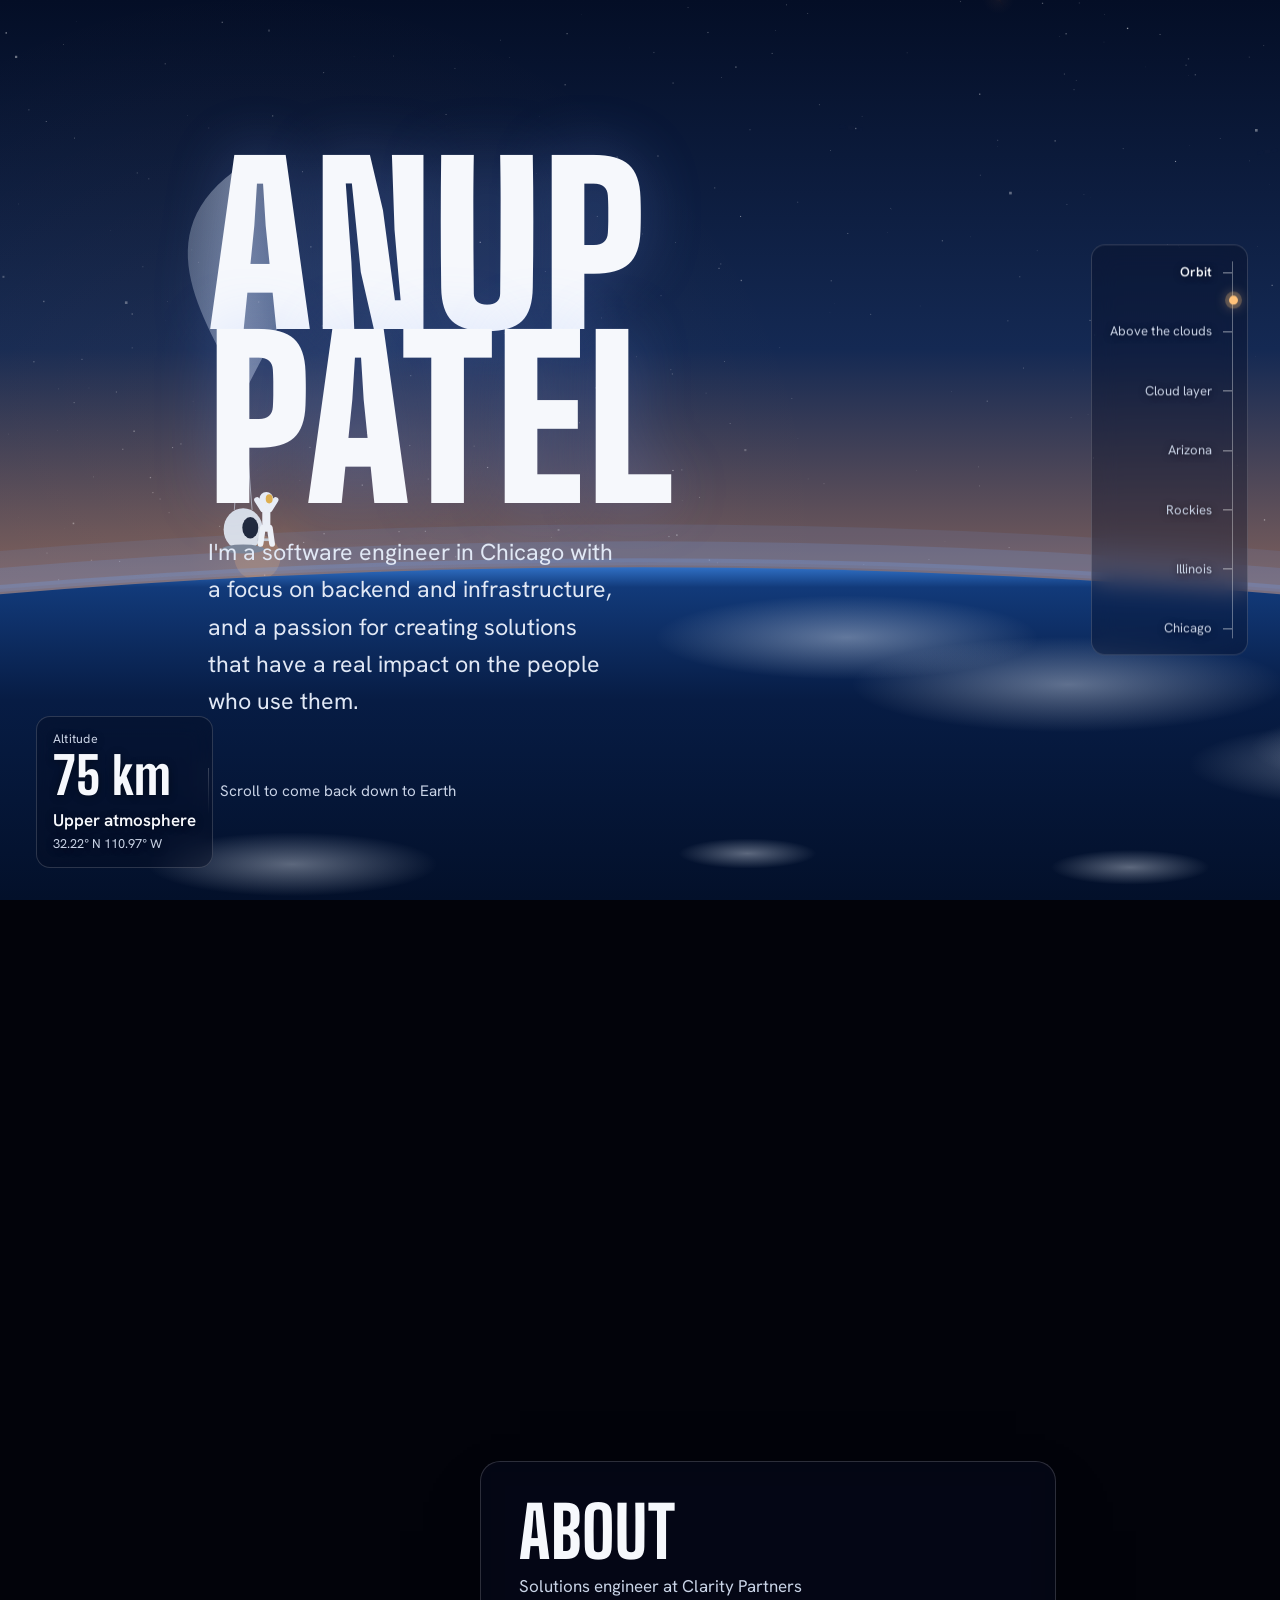
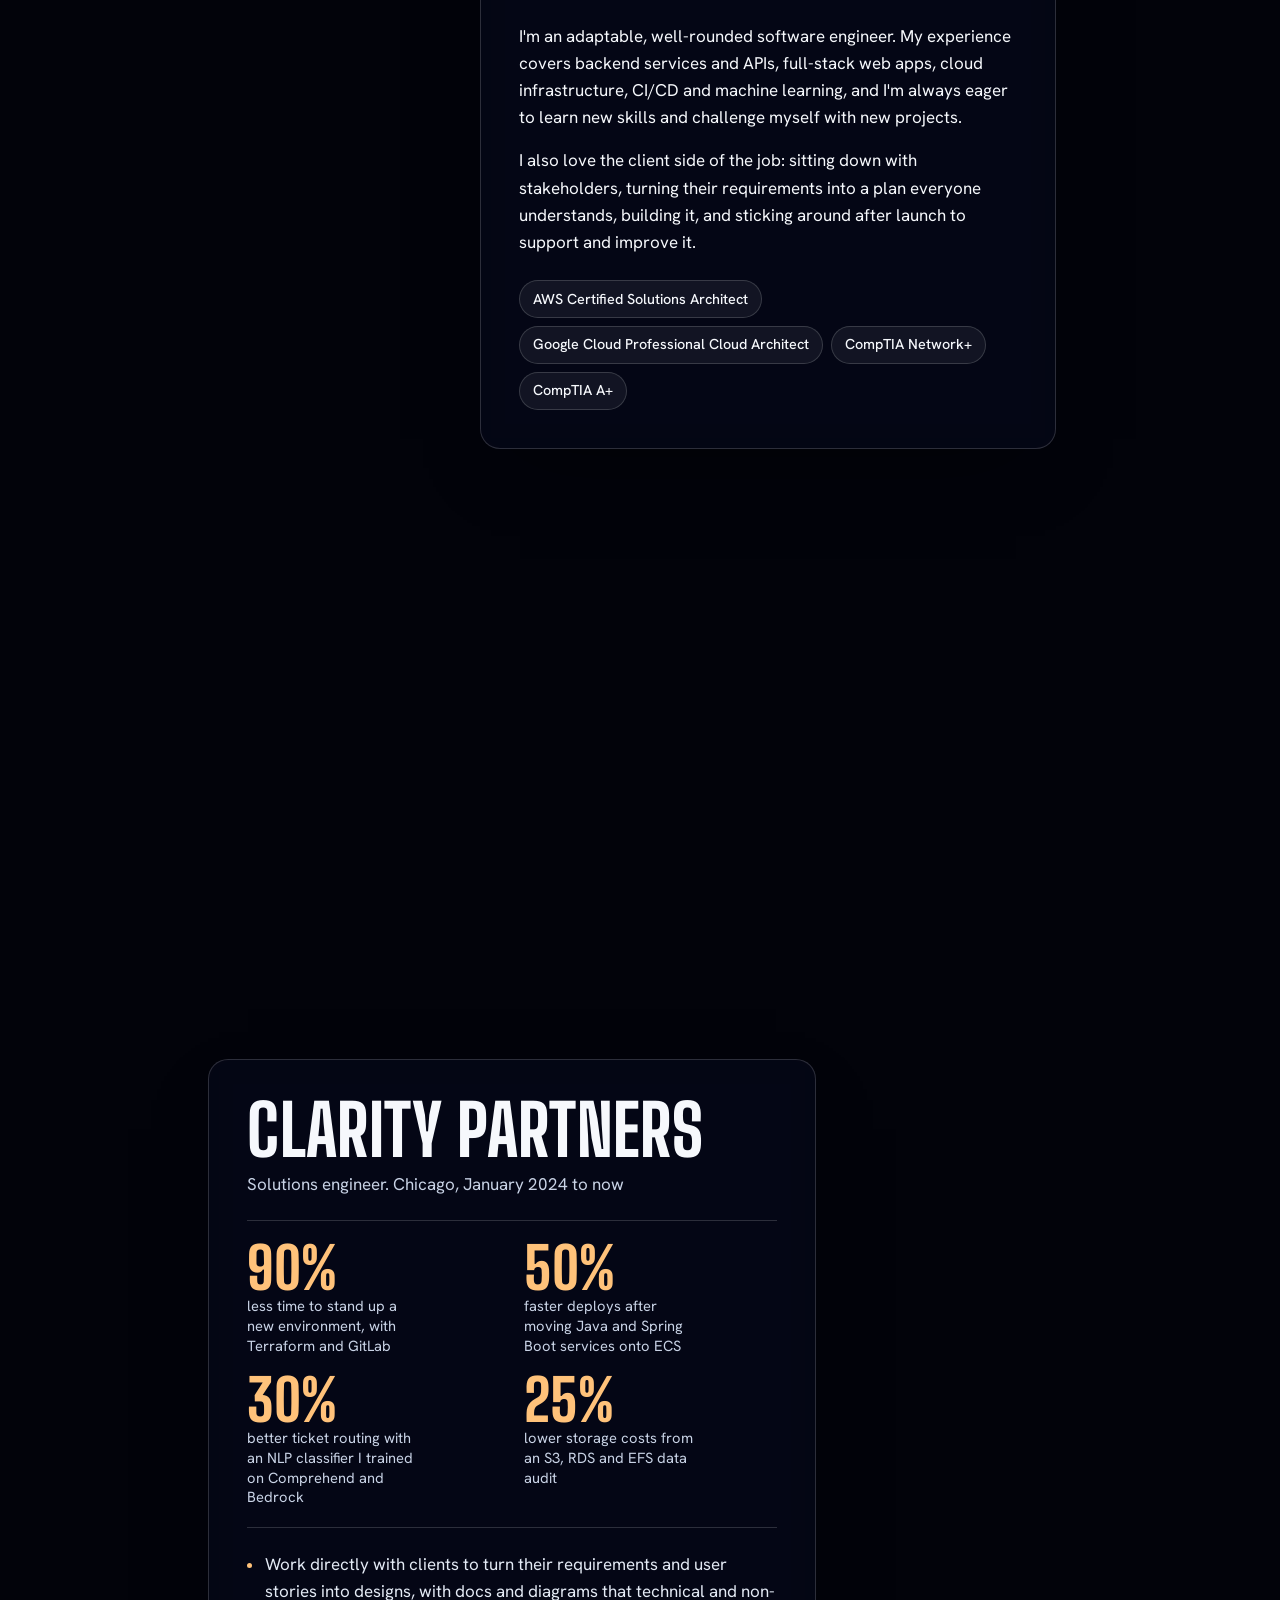
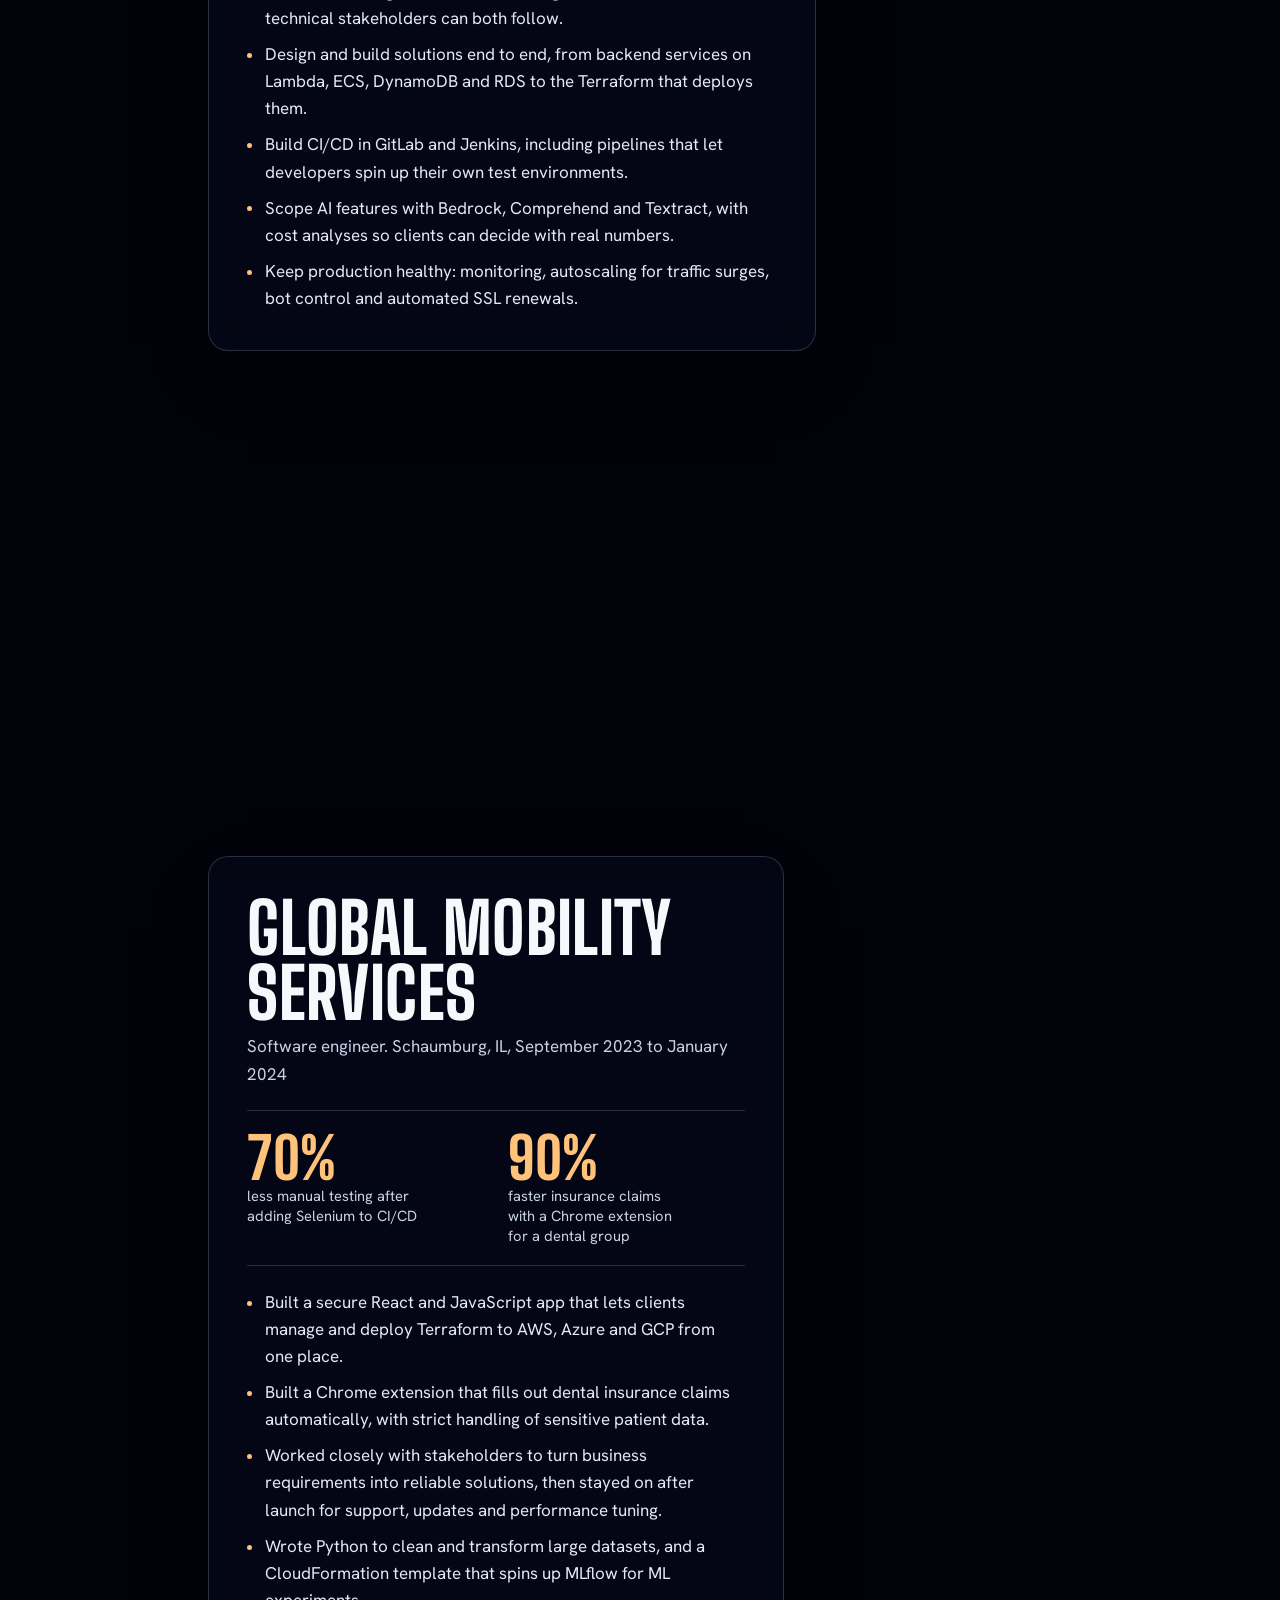
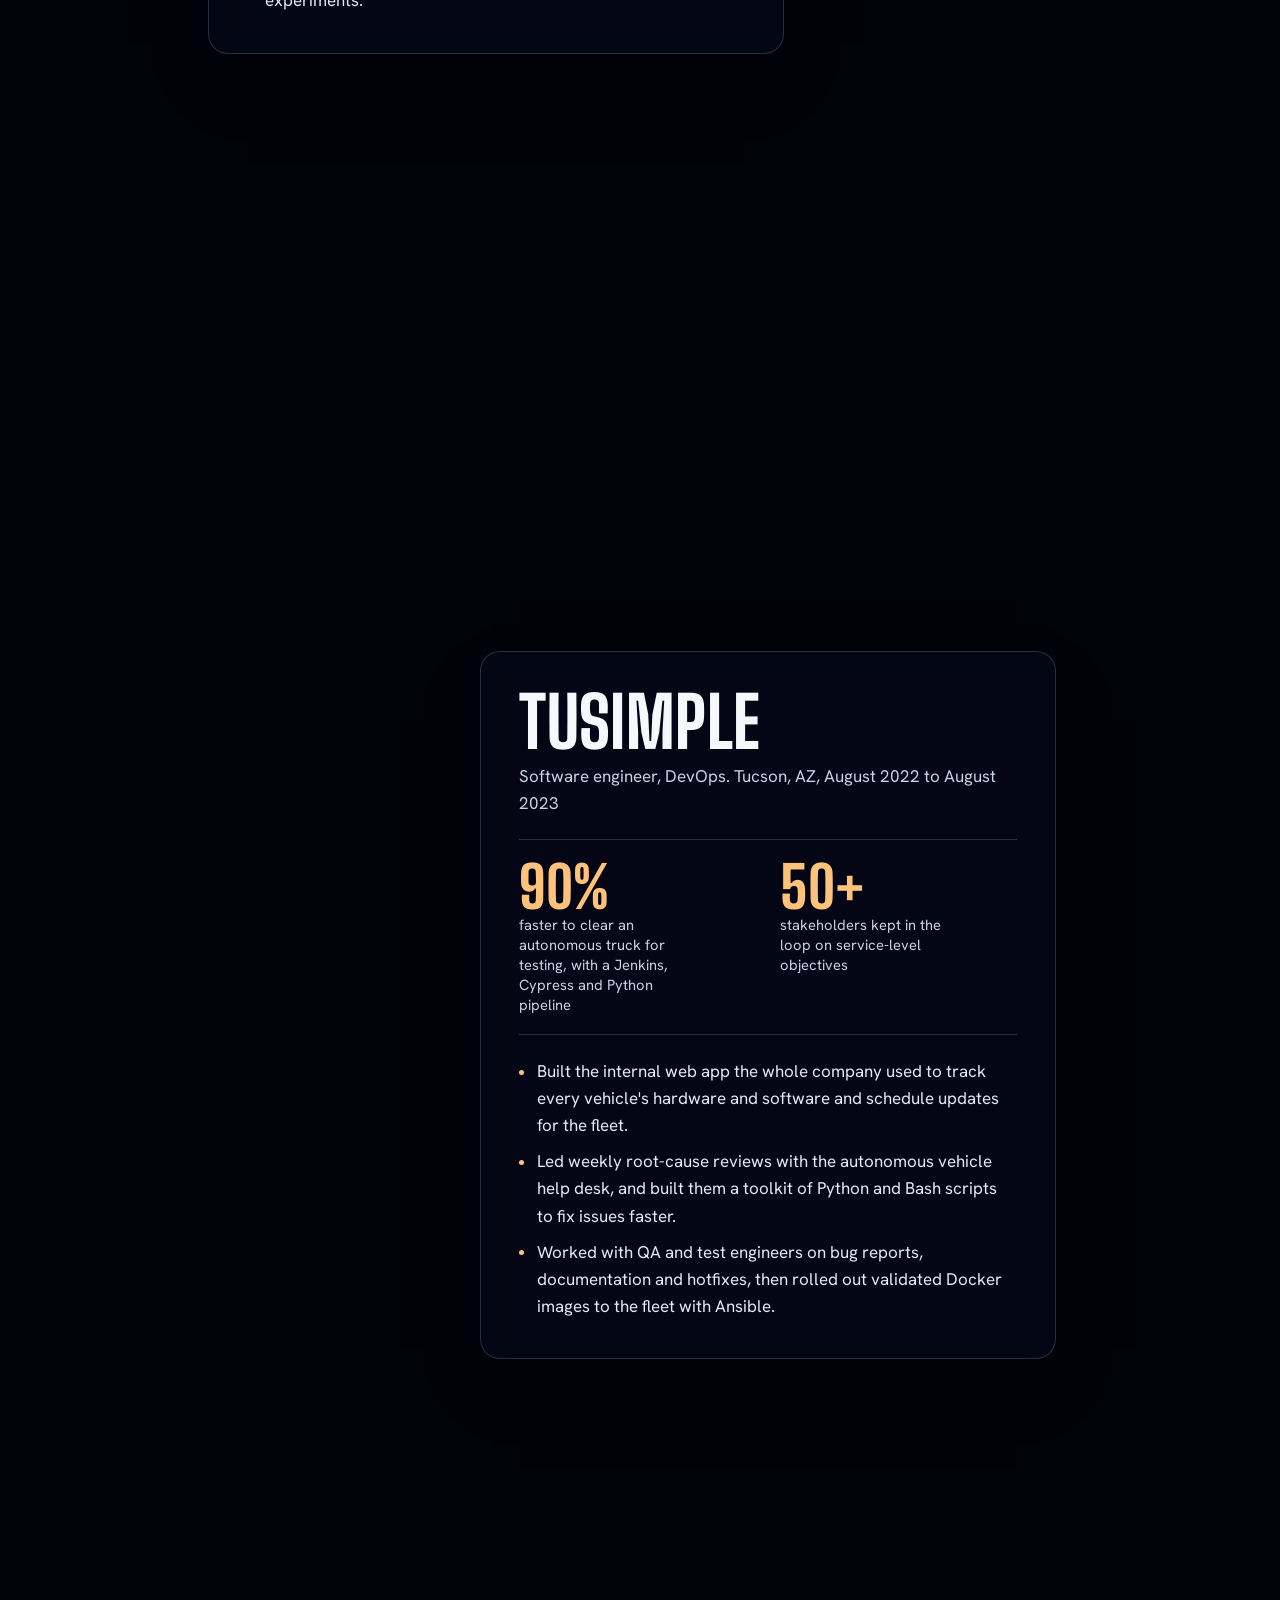
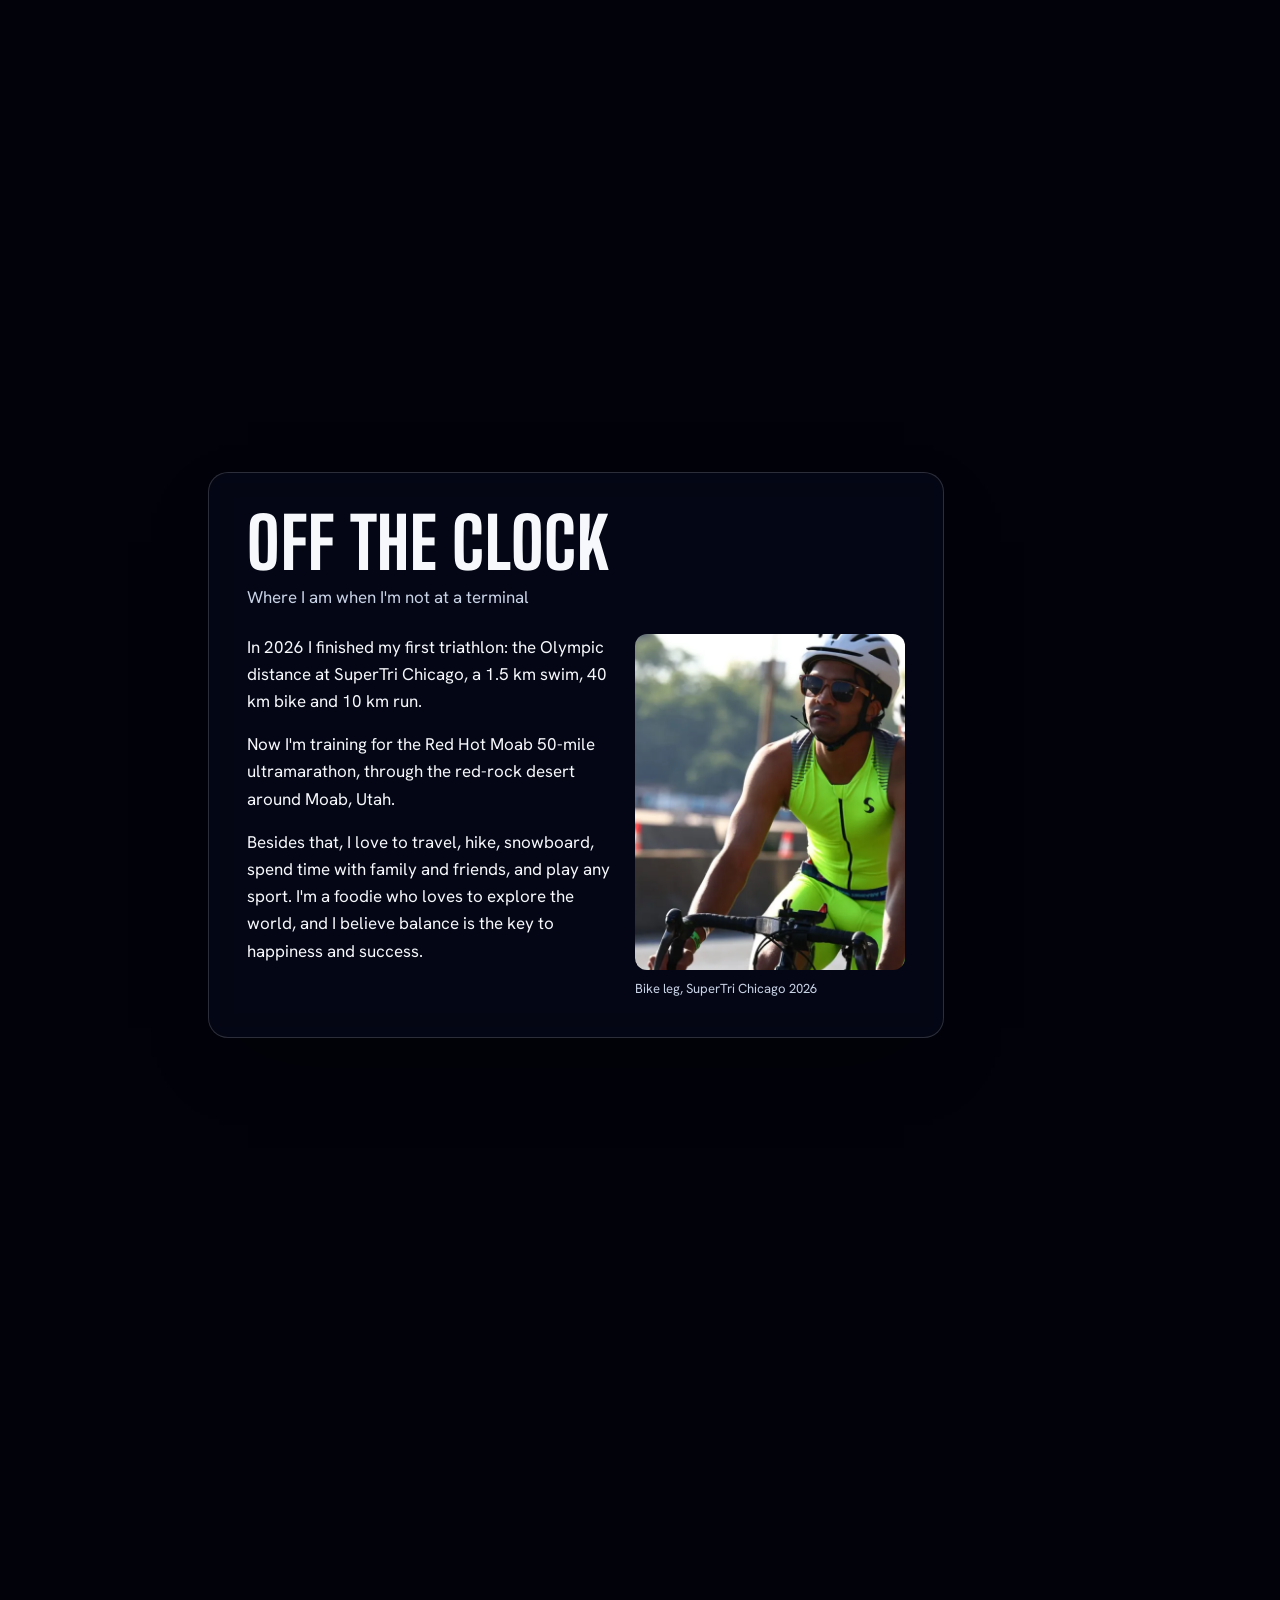
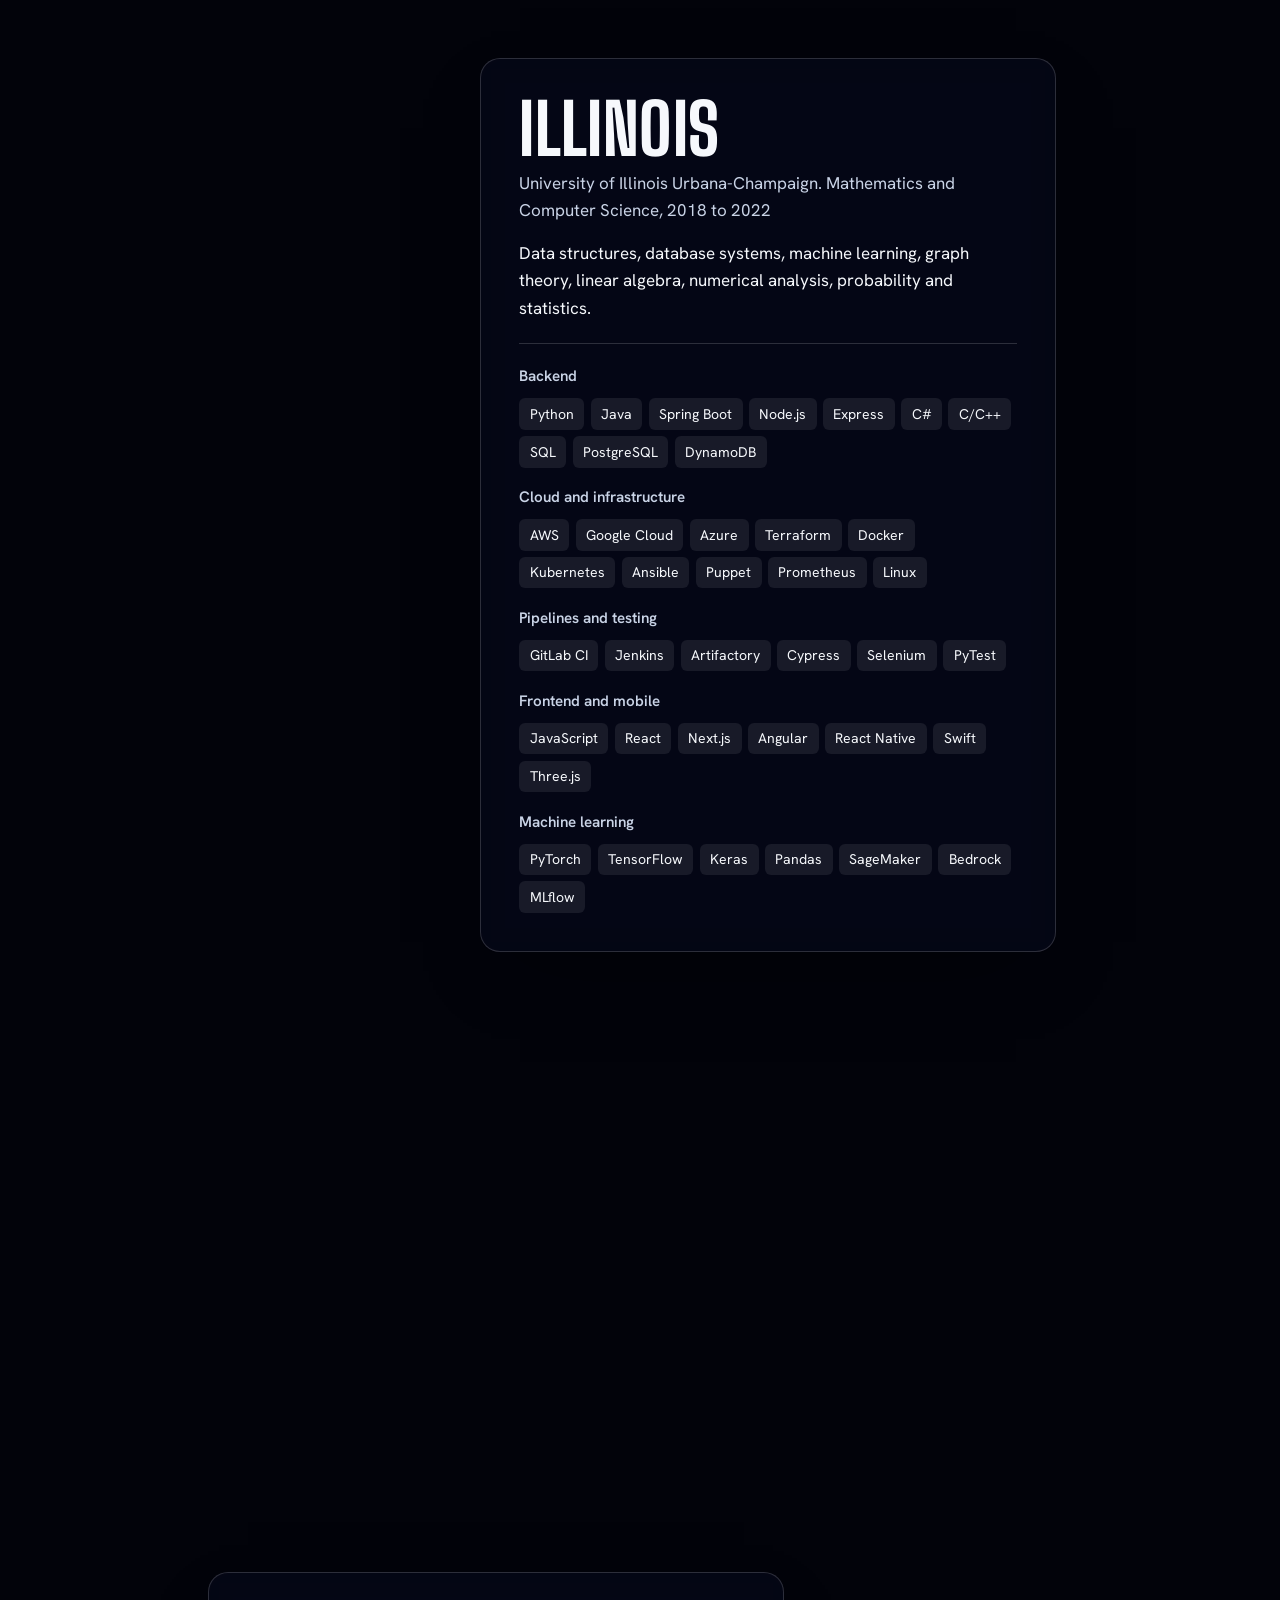
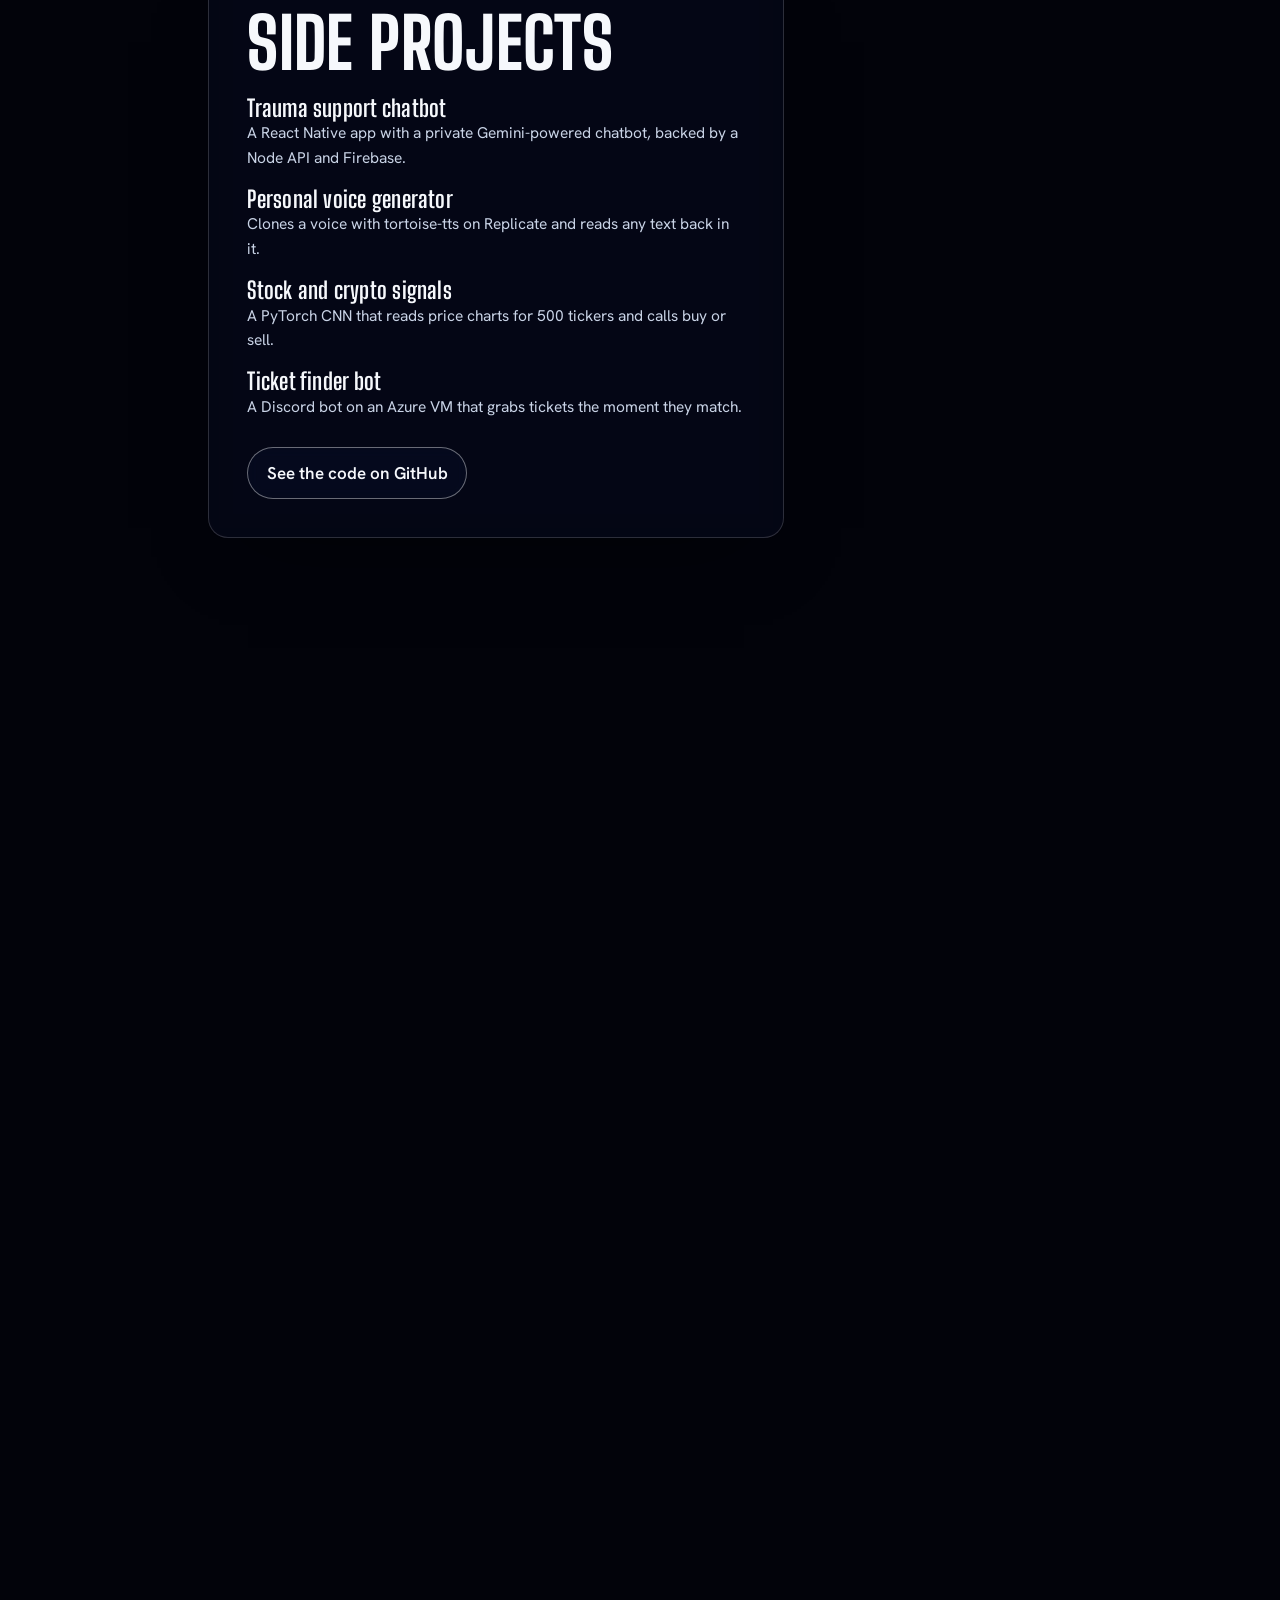
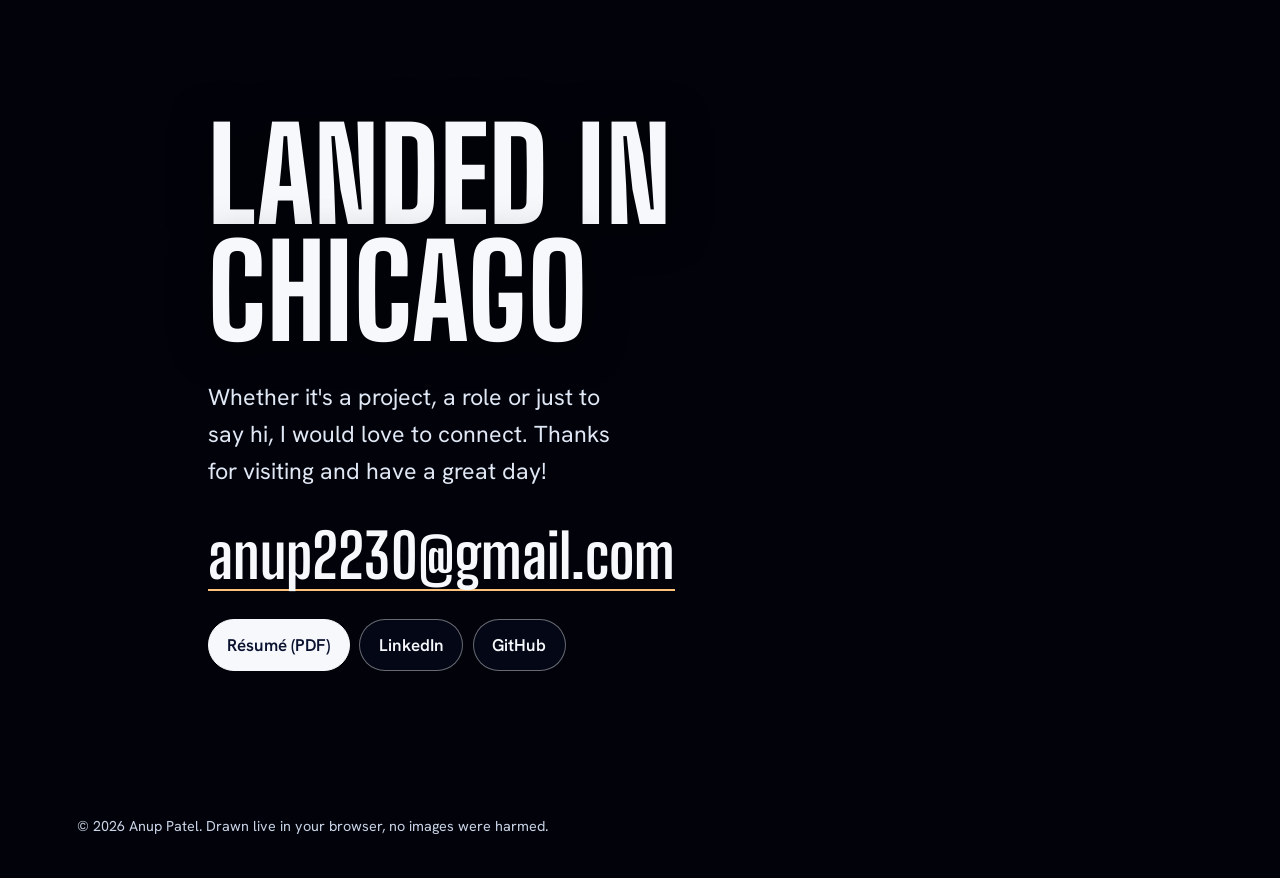
==== index.html @ ac8e8f0c "Add a random comet and a visiting flying saucer in space Co-Authored-By: Claude Opus 5.5 <noreply@an" ====
<!DOCTYPE html>
<html lang="en">
<head>
<meta charset="utf-8">
<meta name="viewport" content="width=device-width, initial-scale=1">
<title>Anup Patel</title>
<meta name="description" content="Anup Patel is a software engineer in Chicago with a focus on backend and infrastructure, building and supporting custom software for clients.">
<link rel="preconnect" href="https://fonts.googleapis.com">
<link rel="preconnect" href="https://fonts.gstatic.com" crossorigin>
<link href="https://fonts.googleapis.com/css2?family=Big+Shoulders+Display:wght@500;700;800;900&family=Hanken+Grotesk:wght@400;500;600;700&display=swap" rel="stylesheet">
<style>
:root{
  --white:#F6F8FC; --soft:#C9D3E6; --glass:rgba(7,13,34,.46); --edge:rgba(255,255,255,.16);
  --sun:#FFC27A; --signal:#FF5A4E;
  --display:'Big Shoulders Display',Impact,sans-serif;
  --body:'Hanken Grotesk',system-ui,sans-serif;
}
*{box-sizing:border-box;margin:0;padding:0}
html{scroll-behavior:smooth;background:#02030a}
body{font-family:var(--body);color:var(--white);font-size:1.0625rem;line-height:1.6;-webkit-font-smoothing:antialiased;overflow-x:hidden}
a{color:inherit}
:focus-visible{outline:2px solid var(--sun);outline-offset:3px;border-radius:4px}
#sky{position:fixed;inset:0;width:100%;height:100lvh;display:block;z-index:0}

/* ---------- HUD: altitude + position ---------- */
.tri-label{
  position:fixed;left:0;top:0;z-index:3;max-width:14rem;text-align:right;font-size:.82rem;line-height:1.4;color:var(--soft);
  pointer-events:none;opacity:0;transition:opacity .4s;text-shadow:0 1px 6px rgba(0,0,0,.6)
}
.jump-label{text-align:left}
.tri-label b{color:var(--white);font-weight:600}
.hud{
  background:rgba(7,13,34,.42);border:1px solid var(--edge);border-radius:14px;padding:.8rem 1rem;backdrop-filter:blur(12px);-webkit-backdrop-filter:blur(12px);
  position:fixed;left:clamp(1rem,3vw,2.25rem);bottom:clamp(1rem,3vw,2rem);z-index:5;
  font-variant-numeric:tabular-nums;text-shadow:0 1px 8px rgba(0,0,0,.45);pointer-events:none
}
.hud__label{font-size:.78rem;color:var(--soft);letter-spacing:.02em}
.hud__alt{font-family:var(--display);font-weight:800;font-size:clamp(2.2rem,4vw,3.2rem);line-height:1}
.hud__where{font-weight:600;margin-top:.35rem}
.hud__sea{font-size:.8rem;color:var(--sun)}
.hud__coords{font-size:.8rem;color:var(--soft)}

/* ---------- gauge: section nav ---------- */
.gauge{position:fixed;right:clamp(1rem,2.5vw,2rem);top:50%;transform:translateY(-50%);z-index:5;background:rgba(7,13,34,.36);border:1px solid var(--edge);border-radius:14px;padding:1rem .9rem 1rem 1.1rem;backdrop-filter:blur(12px);-webkit-backdrop-filter:blur(12px)}
.gauge ol{list-style:none;position:relative;display:flex;flex-direction:column;gap:2.4rem;padding-right:1.25rem;border-right:1px solid rgba(255,255,255,.35)}
.gauge a{display:block;text-align:right;font-size:.82rem;text-decoration:none;color:var(--soft);text-shadow:0 1px 6px rgba(0,0,0,.5);position:relative;transition:color .3s}
.gauge a::after{content:"";position:absolute;right:-1.25rem;top:50%;width:.55rem;height:1px;background:rgba(255,255,255,.55)}
.gauge a.on{color:var(--white);font-weight:600}
.gauge__dot{position:absolute;right:calc(.9rem - 5px);top:1rem;width:9px;height:9px;border-radius:50%;background:var(--sun);box-shadow:0 0 0 4px rgba(255,194,122,.25),0 0 14px var(--sun)}

/* ---------- content ---------- */
main{position:relative;z-index:2}
.stop{min-height:150vh;display:flex;align-items:center;padding:12vh 14rem 12vh 13rem}
.stop--right{justify-content:flex-end}
.panel{
  width:min(36rem,100%);background:var(--glass);border:1px solid var(--edge);border-radius:20px;
  padding:clamp(1.4rem,3.5vw,2.4rem);backdrop-filter:blur(16px) saturate(1.25);-webkit-backdrop-filter:blur(16px) saturate(1.25);
  box-shadow:0 30px 80px -40px rgba(0,0,0,.6)
}
.panel--wide{width:min(46rem,100%)}
.panel--clarity{width:min(38rem,100%)}
h2{font-family:var(--display);font-weight:800;font-size:clamp(2.6rem,6vw,4.4rem);line-height:.92;letter-spacing:.005em;text-transform:uppercase}
.meta{color:var(--soft);margin:.5rem 0 1.4rem}
.panel p+p{margin-top:1rem}
.panel ul{list-style:none;display:grid;gap:.55rem;margin-top:1.4rem}
.panel li{position:relative;padding-left:1.1rem;color:#E4EAF5}
.panel li::before{content:"";position:absolute;left:0;top:.7em;width:5px;height:5px;border-radius:50%;background:var(--sun)}
.stats{display:grid;grid-template-columns:repeat(2,1fr);gap:1.1rem 1.5rem;padding:1.25rem 0;border-block:1px solid var(--edge)}
.stat b{display:block;font-family:var(--display);font-weight:800;font-size:clamp(2.6rem,5vw,3.6rem);line-height:.95;color:var(--sun)}
.stat span{font-size:.92rem;color:var(--soft);line-height:1.35;display:block;max-width:22ch}

/* hero */
.hero{min-height:120vh;flex-direction:column;justify-content:center;align-items:flex-start;padding-top:0}
.name{font-family:var(--display);font-weight:900;text-transform:uppercase;font-size:clamp(5rem,17vw,15.5rem);line-height:.8;letter-spacing:.01em;text-shadow:0 0 60px rgba(120,160,255,.25)}
.lede{font-size:clamp(1.15rem,2vw,1.45rem);max-width:32ch;margin-top:1.75rem;color:#E1E8F5}
.cue{margin-top:3rem;display:flex;align-items:center;gap:.7rem;color:var(--soft);font-size:.95rem}
.cue i{width:1px;height:46px;background:linear-gradient(var(--white),transparent);animation:cue 2.2s ease-in-out infinite}
@keyframes cue{0%{transform:scaleY(.2);transform-origin:top}50%{transform:scaleY(1);transform-origin:top}100%{transform:scaleY(.2);transform-origin:bottom}}

.certs{display:flex;flex-wrap:wrap;gap:.5rem;margin-top:1.5rem}
.certs span{padding:.4rem .8rem;border-radius:999px;border:1px solid var(--edge);background:rgba(255,255,255,.06);font-size:.9rem;font-weight:500}
.chips{display:flex;flex-wrap:wrap;gap:.4rem;margin-top:.6rem}
.chips span{padding:.28rem .65rem;border-radius:6px;background:rgba(255,255,255,.08);font-size:.88rem}
.group+.group{margin-top:1.1rem}
.group h3{font-size:.95rem;font-weight:600;color:var(--soft)}
.edu{padding-bottom:1.3rem;margin-bottom:1.3rem;border-bottom:1px solid var(--edge)}

.life{display:grid;grid-template-columns:1.35fr 1fr;gap:1.5rem;align-items:start}
.life p+p{margin-top:1rem}
.life__photo img{display:block;width:100%;height:auto;aspect-ratio:4/5;object-fit:cover;object-position:50% 20%;border-radius:12px}
.life__photo figcaption{font-size:.82rem;color:var(--soft);margin-top:.45rem}
.projects{display:grid;gap:1rem;margin-top:1.25rem}
.projects h3{font-family:var(--display);font-weight:700;font-size:1.45rem;line-height:1.1;letter-spacing:.01em}
.projects p{color:var(--soft);font-size:.97rem}

/* landing */
.land{flex-direction:column;justify-content:flex-end;align-items:flex-start;min-height:165vh;padding-bottom:16vh}
.land h2{font-size:clamp(3.4rem,10vw,8.5rem);text-shadow:0 4px 40px rgba(0,0,0,.5)}
.tonight{display:flex;align-items:center;gap:.5rem;margin-top:1rem;color:var(--soft);font-size:.92rem}
.tonight i{width:10px;height:10px;border-radius:50%;flex:none;background:var(--c);box-shadow:0 0 10px var(--c)}
.mail{display:inline-block;font-family:var(--display);font-weight:700;font-size:clamp(1.9rem,5vw,3.8rem);text-decoration:none;margin-top:1rem;border-bottom:2px solid var(--sun);line-height:1.1}
.links{display:flex;flex-wrap:wrap;gap:.6rem;margin-top:1.75rem}
.btn{padding:.7rem 1.15rem;border-radius:999px;text-decoration:none;font-weight:600;border:1px solid rgba(255,255,255,.4);background:rgba(7,13,34,.5);backdrop-filter:blur(8px);-webkit-backdrop-filter:blur(8px)}
.btn:hover{background:rgba(255,255,255,.14)}
.btn--solid{background:var(--white);color:#0A1230;border-color:var(--white)}
.btn--solid:hover{background:#fff}
footer{position:relative;z-index:2;padding:0 clamp(1.25rem,6vw,7rem) 2.5rem;color:var(--soft);font-size:.9rem}

@media (max-width:1180px) and (min-width:901px){
  .stop{padding-inline:12rem 12.5rem}
  .hud__coords{display:none}
}
@media (max-width:900px){
  .gauge{display:none}
  .stop,.stop--right{justify-content:flex-start;padding-inline:1.1rem}
  .hud{padding:.5rem .7rem}
  .hud{left:.75rem;right:auto;bottom:.75rem;display:flex;align-items:baseline;gap:.6rem}
  .hud__label{display:none}
  .hud__alt{font-size:1.4rem}
  .hud__where{margin:0;font-size:.85rem}
  .hud__coords{display:none}
}
@media (max-width:640px){ .life{grid-template-columns:1fr} .life__photo{max-width:320px} }
@media (max-width:480px){ .stats{grid-template-columns:1fr} }
@media (prefers-reduced-motion:reduce){ html{scroll-behavior:auto} .cue i{animation:none} }
</style>
</head>
<body>
<canvas id="sky" aria-hidden="true"></canvas>

<p class="tri-label jump-label" id="jumpLabel"><b>39 km.</b> An ode to Felix Baumgartner, who jumped from a balloon at this altitude in 2012 and broke the sound barrier in freefall.</p>
<p class="tri-label" id="triLabel"><b>A three-body system, simulated live with real gravity.</b> A nod to The Three-Body Problem, which I'm reading now.</p>

<div class="hud" aria-hidden="true">
  <div class="hud__label">Altitude</div>
  <div class="hud__alt" id="alt">408 km</div>
  <div class="hud__where" id="where">Low Earth orbit</div>
  <div class="hud__sea" id="sea" hidden>181 m (595 ft) above sea level</div>
  <div class="hud__coords" id="coords">32.22° N 110.97° W</div>
</div>

<nav class="gauge" aria-label="Sections">
  <ol>
    <li><a href="#orbit">Orbit</a></li>
    <li><a href="#clarity">Above the clouds</a></li>
    <li><a href="#gms">Cloud layer</a></li>
    <li><a href="#tusimple">Arizona</a></li>
    <li><a href="#offclock">Rockies</a></li>
    <li><a href="#illinois">Illinois</a></li>
    <li><a href="#chicago">Chicago</a></li>
  </ol>
  <span class="gauge__dot" id="dot"></span>
</nav>

<main>
  <section class="stop hero" id="orbit" data-p="0.02">
    <h1 class="name">Anup<br>Patel</h1>
    <p class="lede">I'm a software engineer in Chicago with a focus on backend and infrastructure, and a passion for creating solutions that have a real impact on the people who use them.</p>
    <p class="cue"><i></i>Scroll to come back down to Earth</p>
  </section>

  <section class="stop stop--right" id="about" data-p="0.17">
    <div class="panel">
      <h2>About</h2>
      <p class="meta">Solutions engineer at Clarity Partners</p>
      <p>I'm an adaptable, well-rounded software engineer. My experience covers backend services and APIs, full-stack web apps, cloud infrastructure, CI/CD and machine learning, and I'm always eager to learn new skills and challenge myself with new projects.</p>
      <p>I also love the client side of the job: sitting down with stakeholders, turning their requirements into a plan everyone understands, building it, and sticking around after launch to support and improve it.</p>
      <div class="certs" aria-label="Certifications">
        <span>AWS Certified Solutions Architect</span>
        <span>Google Cloud Professional Cloud Architect</span>
        <span>CompTIA Network+</span>
        <span>CompTIA A+</span>
      </div>
    </div>
  </section>

  <section class="stop" id="clarity" data-p="0.32">
    <div class="panel panel--clarity">
      <h2>Clarity Partners</h2>
      <p class="meta">Solutions engineer. Chicago, January 2024 to now</p>
      <div class="stats">
        <div class="stat"><b>90%</b><span>less time to stand up a new environment, with Terraform and GitLab</span></div>
        <div class="stat"><b>50%</b><span>faster deploys after moving Java and Spring Boot services onto ECS</span></div>
        <div class="stat"><b>30%</b><span>better ticket routing with an NLP classifier I trained on Comprehend and Bedrock</span></div>
        <div class="stat"><b>25%</b><span>lower storage costs from an S3, RDS and EFS data audit</span></div>
      </div>
      <ul>
        <li>Work directly with clients to turn their requirements and user stories into designs, with docs and diagrams that technical and non-technical stakeholders can both follow.</li>
        <li>Design and build solutions end to end, from backend services on Lambda, ECS, DynamoDB and RDS to the Terraform that deploys them.</li>
        <li>Build CI/CD in GitLab and Jenkins, including pipelines that let developers spin up their own test environments.</li>
        <li>Scope AI features with Bedrock, Comprehend and Textract, with cost analyses so clients can decide with real numbers.</li>
        <li>Keep production healthy: monitoring, autoscaling for traffic surges, bot control and automated SSL renewals.</li>
      </ul>
    </div>
  </section>

  <section class="stop" id="gms" data-p="0.47">
    <div class="panel">
      <h2>Global Mobility Services</h2>
      <p class="meta">Software engineer. Schaumburg, IL, September 2023 to January 2024</p>
      <div class="stats">
        <div class="stat"><b>70%</b><span>less manual testing after adding Selenium to CI/CD</span></div>
        <div class="stat"><b>90%</b><span>faster insurance claims with a Chrome extension for a dental group</span></div>
      </div>
      <ul>
        <li>Built a secure React and JavaScript app that lets clients manage and deploy Terraform to AWS, Azure and GCP from one place.</li>
        <li>Built a Chrome extension that fills out dental insurance claims automatically, with strict handling of sensitive patient data.</li>
        <li>Worked closely with stakeholders to turn business requirements into reliable solutions, then stayed on after launch for support, updates and performance tuning.</li>
        <li>Wrote Python to clean and transform large datasets, and a CloudFormation template that spins up MLflow for ML experiments.</li>
      </ul>
    </div>
  </section>

  <section class="stop stop--right" id="tusimple" data-p="0.62">
    <div class="panel">
      <h2>TuSimple</h2>
      <p class="meta">Software engineer, DevOps. Tucson, AZ, August 2022 to August 2023</p>
      <div class="stats">
        <div class="stat"><b>90%</b><span>faster to clear an autonomous truck for testing, with a Jenkins, Cypress and Python pipeline</span></div>
        <div class="stat"><b>50+</b><span>stakeholders kept in the loop on service-level objectives</span></div>
      </div>
      <ul>
        <li>Built the internal web app the whole company used to track every vehicle's hardware and software and schedule updates for the fleet.</li>
        <li>Led weekly root-cause reviews with the autonomous vehicle help desk, and built them a toolkit of Python and Bash scripts to fix issues faster.</li>
        <li>Worked with QA and test engineers on bug reports, documentation and hotfixes, then rolled out validated Docker images to the fleet with Ansible.</li>
      </ul>
    </div>
  </section>

  <section class="stop" id="offclock" data-p="0.72">
    <div class="panel panel--wide">
      <h2>Off the clock</h2>
      <p class="meta">Where I am when I'm not at a terminal</p>
      <div class="life">
        <div>
          <p>In 2026 I finished my first triathlon: the Olympic distance at SuperTri Chicago, a 1.5 km swim, 40 km bike and 10 km run.</p>
          <p>Now I'm training for the Red Hot Moab 50-mile ultramarathon, through the red-rock desert around Moab, Utah.</p>
          <p>Besides that, I love to travel, hike, snowboard, spend time with family and friends, and play any sport. I'm a foodie who loves to explore the world, and I believe balance is the key to happiness and success.</p>
        </div>
        <figure class="life__photo">
          <img src="assets/img/triathlon-2026.webp" alt="Anup on his road bike in a neon yellow tri suit during SuperTri Chicago" width="556" height="1000" loading="lazy">
          <figcaption>Bike leg, SuperTri Chicago 2026</figcaption>
        </figure>
      </div>
    </div>
  </section>

  <section class="stop stop--right" id="illinois" data-p="0.83">
    <div class="panel">
      <div class="edu">
        <h2>Illinois</h2>
        <p class="meta" style="margin-bottom:.6rem">University of Illinois Urbana-Champaign. Mathematics and Computer Science, 2018 to 2022</p>
        <p>Data structures, database systems, machine learning, graph theory, linear algebra, numerical analysis, probability and statistics.</p>
      </div>
      <div class="group"><h3>Backend</h3><div class="chips"><span>Python</span><span>Java</span><span>Spring Boot</span><span>Node.js</span><span>Express</span><span>C#</span><span>C/C++</span><span>SQL</span><span>PostgreSQL</span><span>DynamoDB</span></div></div>
      <div class="group"><h3>Cloud and infrastructure</h3><div class="chips"><span>AWS</span><span>Google Cloud</span><span>Azure</span><span>Terraform</span><span>Docker</span><span>Kubernetes</span><span>Ansible</span><span>Puppet</span><span>Prometheus</span><span>Linux</span></div></div>
      <div class="group"><h3>Pipelines and testing</h3><div class="chips"><span>GitLab CI</span><span>Jenkins</span><span>Artifactory</span><span>Cypress</span><span>Selenium</span><span>PyTest</span></div></div>
      <div class="group"><h3>Frontend and mobile</h3><div class="chips"><span>JavaScript</span><span>React</span><span>Next.js</span><span>Angular</span><span>React Native</span><span>Swift</span><span>Three.js</span></div></div>
      <div class="group"><h3>Machine learning</h3><div class="chips"><span>PyTorch</span><span>TensorFlow</span><span>Keras</span><span>Pandas</span><span>SageMaker</span><span>Bedrock</span><span>MLflow</span></div></div>
    </div>
  </section>

  <section class="stop" id="projects" data-p="0.89">
    <div class="panel">
      <h2>Side projects</h2>
      <div class="projects">
        <div><h3>Trauma support chatbot</h3><p>A React Native app with a private Gemini-powered chatbot, backed by a Node API and Firebase.</p></div>
        <div><h3>Personal voice generator</h3><p>Clones a voice with tortoise-tts on Replicate and reads any text back in it.</p></div>
        <div><h3>Stock and crypto signals</h3><p>A PyTorch CNN that reads price charts for 500 tickers and calls buy or sell.</p></div>
        <div><h3>Ticket finder bot</h3><p>A Discord bot on an Azure VM that grabs tickets the moment they match.</p></div>
      </div>
      <div class="links"><a class="btn" href="https://github.com/anup2230">See the code on GitHub</a></div>
    </div>
  </section>

  <section class="stop land" id="chicago" data-p="0.985">
    <h2>Landed in Chicago</h2>
    <p class="lede">Whether it's a project, a role or just to say hi, I would love to connect. Thanks for visiting and have a great day!</p>
    <p class="tonight" id="tonight" hidden></p>
    <a class="mail" href="mailto:anup2230@gmail.com">anup2230@gmail.com</a>
    <div class="links">
      <a class="btn btn--solid" href="https://anup2230.github.io/assets/pdf/Anup_Patel_Resume_2026.pdf">Résumé (PDF)</a>
      <a class="btn" href="https://www.linkedin.com/in/anup-patel2230/">LinkedIn</a>
      <a class="btn" href="https://github.com/anup2230">GitHub</a>
    </div>
  </section>
</main>
<footer>© 2026 Anup Patel. Drawn live in your browser, no images were harmed.</footer>

<script>
(() => {
'use strict';
const reduce = matchMedia('(prefers-reduced-motion: reduce)').matches;
const cv = document.getElementById('sky'), ctx = cv.getContext('2d');
let W = 0, H = 0, DPR = 1;

/* ---------- helpers ---------- */
const clamp = (v, a = 0, b = 1) => v < a ? a : v > b ? b : v;
const lerp = (a, b, t) => a + (b - a) * t;
const smooth = (a, b, x) => { const t = clamp((x - a) / (b - a)); return t * t * (3 - 2 * t); };
function rng(seed) { return () => { seed |= 0; seed = seed + 0x6D2B79F5 | 0; let t = Math.imul(seed ^ seed >>> 15, 1 | seed); t = t + Math.imul(t ^ t >>> 7, 61 | t) ^ t; return ((t ^ t >>> 14) >>> 0) / 4294967296; }; }
const hash = i => { let x = Math.sin(i * 127.1 + 311.7) * 43758.5453; return x - Math.floor(x); };
const vnoise = x => { const i = Math.floor(x), f = x - i, u = f * f * (3 - 2 * f); return lerp(hash(i), hash(i + 1), u); };
const hex = h => [parseInt(h.slice(1, 3), 16), parseInt(h.slice(3, 5), 16), parseInt(h.slice(5, 7), 16)];
const mix = (a, b, t) => a.map((v, i) => v + (b[i] - v) * t);
const css = (c, a = 1) => `rgba(${c[0] | 0},${c[1] | 0},${c[2] | 0},${a})`;
function keyed(frames, p) { // frames: [[p, ...hexes]]
  let i = 0; while (i < frames.length - 2 && p > frames[i + 1][0]) i++;
  const [p0, ...a] = frames[i], [p1, ...b] = frames[i + 1];
  const t = smooth(p0, p1, p);
  return a.map((h, k) => mix(hex(h), hex(b[k]), t));
}
function keyNum(frames, p) {
  let i = 0; while (i < frames.length - 2 && p > frames[i + 1][0]) i++;
  const [p0, a] = frames[i], [p1, b] = frames[i + 1];
  return lerp(a, b, smooth(p0, p1, p));
}

/* ---------- palettes keyed to scene progress ---------- */
const SKY = [ // top, middle, horizon
  [0.00, '#010208', '#03050f', '#081236'],
  [0.10, '#02040e', '#050b1e', '#0d1d4c'],
  [0.21, '#081a40', '#244a8c', '#f4a66e'],
  [0.30, '#1c5bc2', '#5d9ae6', '#d4e8ff'],
  [0.40, '#5d8ed2', '#a6c4e6', '#ebf2fb'],
  [0.50, '#7da5d2', '#b8cfe5', '#e7edf4'],
  [0.60, '#3b74c0', '#8ab4e0', '#ffd6a3'],
  [0.665, '#35599e', '#c48c8f', '#ffb06e'],
  [0.72, '#2a58a8', '#7ea6d9', '#ffd2a2'],
  [0.76, '#2d4f96', '#9b8fb0', '#ffbe8a'],
  [0.80, '#1f2b5a', '#6a5888', '#f08b62'],
  [0.89, '#050919', '#0d1534', '#2a2f5a'],
  [1.00, '#03061a', '#0a1130', '#1f2650'],
];
const LAND = [ // far, mid, near
  [0.55, '#d8a07a', '#ad6443', '#603525'],
  [0.64, '#c9856a', '#8e4f38', '#472a20'],
  [0.672, '#8f9cc0', '#55648a', '#e4ebf6'],
  [0.755, '#8b8fb6', '#515a80', '#dce3f1'],
  [0.815, '#6d6a8e', '#3d4860', '#1d2a25'],
  [0.89, '#232845', '#121830', '#090d1c'],
  [1.00, '#1f2442', '#10162c', '#080b18'],
];

/* ---------- sprites ---------- */
let stars = [], clouds = [], cloudSprites = [];
function makeCloudSprite(seed) {
  const r = rng(seed), c = document.createElement('canvas'); c.width = 420; c.height = 200;
  const g = c.getContext('2d');
  const puffs = 16 + (r() * 10 | 0);
  for (let i = 0; i < puffs; i++) {
    const x = 70 + r() * 280, y = 95 + (r() - .3) * 70 * Math.sin((x - 70) / 280 * Math.PI), rad = 34 + r() * 52;
    const gr = g.createRadialGradient(x, y, 0, x, y, rad);
    gr.addColorStop(0, 'rgba(255,255,255,.95)'); gr.addColorStop(.55, 'rgba(255,255,255,.75)'); gr.addColorStop(1, 'rgba(255,255,255,0)');
    g.fillStyle = gr; g.beginPath(); g.arc(x, y, rad, 0, Math.PI * 2); g.fill();
  }
  g.globalCompositeOperation = 'source-atop';
  const sh = g.createLinearGradient(0, 40, 0, 190);
  sh.addColorStop(0, 'rgba(255,255,255,0)'); sh.addColorStop(1, 'rgba(118,138,170,.55)');
  g.fillStyle = sh; g.fillRect(0, 0, 420, 200);
  return c;
}
function build() {
  const r = rng(7);
  stars = Array.from({length: 420}, () => ({x: r(), y: r(), s: r() < .9 ? r() * 1.1 + .3 : r() * 1.8 + 1, a: .4 + r() * .6, tw: r() * 6}));
  cloudSprites = [1, 2, 3, 4, 5, 6].map(makeCloudSprite);
  const rc = rng(21);
  clouds = Array.from({length: 74}, () => ({
    spr: cloudSprites[rc() * 6 | 0], x: rc() * 1.5 - .25, base: .32 + rc() * .42,
    d: .3 + Math.pow(rc(), 1.6) * 1.5, drift: .3 + rc(), flip: rc() < .5
  })).sort((a, b) => a.d - b.d);
}

function resize() {
  DPR = Math.min(2, devicePixelRatio || 1);
  W = cv.clientWidth; H = cv.clientHeight;
  cv.width = W * DPR; cv.height = H * DPR;
  ctx.setTransform(DPR, 0, 0, DPR, 0, 0);
}

/* ---------- terrain ---------- */
// Each layer scrolls at its own speed (f). r is the "region" coordinate, shared by all layers,
// so Arizona -> Illinois -> Chicago changes over at the same moment on every layer.
const REG = {mtnAt: 2.0, plainsAt: 3.25, cityAt: 4.55, blend: .3};
const HILL = 2.25; // the snowboard run's summit (in r)
function weights(r) {
  const m = smooth(REG.mtnAt - REG.blend, REG.mtnAt + REG.blend, r);
  const pl = smooth(REG.plainsAt - REG.blend, REG.plainsAt + REG.blend, r);
  const c = smooth(REG.cityAt - REG.blend, REG.cityAt + REG.blend, r);
  return [1 - m, Math.max(0, m - pl), Math.max(0, pl - c), c];
}
function buildingH(wx, scale, seedOff) {
  const b = Math.floor(wx / 34), h = hash(b + seedOff);
  if (h < .12) return 0;
  return (.025 + Math.pow(h, 3) * .2) * H * scale;
}
function heightAt(layer, wx, f) {
  const r = wx / (f * W);
  const [wd, wm, wp, wc] = weights(r);
  let h = 0;
  if (layer === 0) { // far
    if (wd) { const m = vnoise(wx / 230); h += wd * (smooth(.56, .6, m) * .1 * H + vnoise(wx / 70) * .012 * H + .012 * H); }
    if (wm) { const m = 1 - Math.abs(2 * vnoise(wx / 170) - 1); h += wm * (Math.pow(m, 1.6) * .36 * H + vnoise(wx / 55) * .03 * H + .02 * H); }
    if (wp) h += wp * (.01 * H * vnoise(wx / 380) + .004 * H);
    if (wc) h += wc * buildingH(wx, .45, 400);
  } else if (layer === 1) { // mid
    if (wd) { const m = vnoise(wx / 150 + 40); h += wd * (smooth(.62, .66, m) * .055 * H + .006 * H); }
    if (wm) { const m = 1 - Math.abs(2 * vnoise(wx / 110 + 20) - 1); h += wm * (Math.pow(m, 2) * .16 * H + .01 * H); }
    if (wp) h += wp * (.007 * H * vnoise(wx / 160) + .003 * H);
    if (wc) {
      h += wc * buildingH(wx, .55, 900); // filler; the named towers are drawn on top in drawSkyline
    }
  } else if (wm) { // near: the snowboard run
    const dx = wx - HILL * W;
    const hill = dx < 0 ? Math.exp(-Math.pow(dx / (.14 * W), 2)) : 1 - smooth(0, 1.5 * W, dx);
    h += wm * (hill * .34 * H + Math.sin(wx / 37) * .003 * H);
  }
  return h;
}

/* ---------- drawing ---------- */
function drawSky(p, horizonY) {
  const [top, mid, hor] = keyed(SKY, p);
  const g = ctx.createLinearGradient(0, 0, 0, H);
  g.addColorStop(0, css(top));
  g.addColorStop(clamp(horizonY / H * .6), css(mid));
  g.addColorStop(clamp(horizonY / H), css(hor));
  g.addColorStop(1, css(hor));
  ctx.fillStyle = g; ctx.fillRect(0, 0, W, H);
  return hor;
}

/* ---------- three-body system: real gravity, integrated every frame ---------- */
const tri = {b: [], trails: [[], [], []], r: rng(99)};
function triReset() {
  const r = tri.r;
  for (;;) {
    const b = [0, 1, 2].map((_, i) => { const a = i * 2.094 + (r() - .5) * 1.2, d = .8 + r() * .7; return {x: Math.cos(a) * d, y: Math.sin(a) * d, vx: (r() - .5) * 1.1, vy: (r() - .5) * 1.1}; });
    const cx = (b[0].x + b[1].x + b[2].x) / 3, cy = (b[0].y + b[1].y + b[2].y) / 3;
    const mvx = (b[0].vx + b[1].vx + b[2].vx) / 3, mvy = (b[0].vy + b[1].vy + b[2].vy) / 3;
    b.forEach(o => { o.x -= cx; o.y -= cy; o.vx -= mvx; o.vy -= mvy; });
    let E = 0;
    b.forEach(o => E += .5 * (o.vx * o.vx + o.vy * o.vy));
    for (let i = 0; i < 3; i++) for (let j = i + 1; j < 3; j++) E -= 1 / Math.hypot(b[i].x - b[j].x, b[i].y - b[j].y);
    let close = false;
    for (let i = 0; i < 3; i++) for (let j = i + 1; j < 3; j++) if (Math.hypot(b[i].x - b[j].x, b[i].y - b[j].y) < .7) close = true;
    if (!close && E < -.5 && E > -1.6) { tri.b = b; tri.trails = [[], [], []]; return; } // bound system: stays chaotic instead of flying apart at once
  }
}
function triStep(dt) {
  const b = tri.b, eps = .03;
  const acc = () => b.map((o, i) => {
    let ax = 0, ay = 0;
    b.forEach((q, j) => { if (i === j) return; const dx = q.x - o.x, dy = q.y - o.y, d2 = dx * dx + dy * dy + eps, inv = 1 / (d2 * Math.sqrt(d2)); ax += dx * inv; ay += dy * inv; });
    return [ax, ay];
  });
  let a = acc(); // velocity Verlet
  b.forEach((o, i) => { o.vx += a[i][0] * dt / 2; o.vy += a[i][1] * dt / 2; o.x += o.vx * dt; o.y += o.vy * dt; });
  a = acc();
  b.forEach((o, i) => { o.vx += a[i][0] * dt / 2; o.vy += a[i][1] * dt / 2; });
}
const TRI_COLORS = [[255, 236, 200], [255, 160, 90], [170, 205, 255]];
const triLabel = document.getElementById('triLabel');
function drawTriple(p, t) {
  const vis = 1 - smooth(.08, .17, p);
  triLabel.style.opacity = vis > .05 && W > 900 ? vis * smooth(1500, 3000, t) : 0;
  if (vis <= 0) return;
  if (!tri.b.length) triReset();
  if (!reduce) for (let k = 0; k < 6; k++) triStep(.0035);
  const far = tri.b.some(o => Math.hypot(o.x, o.y) > 2.6);
  if (far) triReset();
  const k = clamp(W / 1440, .6, 1) * 40;
  const cx = W * (W > 900 ? .79 : .72), cy = H * .14 - p * H * 1.2;
  tri.b.forEach((o, i) => {
    const tr = tri.trails[i]; tr.push([o.x, o.y]); if (tr.length > 140) tr.shift();
    const c = TRI_COLORS[i];
    ctx.lineWidth = 1.4;
    for (let j = 1; j < tr.length; j++) {
      ctx.strokeStyle = css(c, vis * .55 * j / tr.length);
      ctx.beginPath(); ctx.moveTo(cx + tr[j - 1][0] * k, cy + tr[j - 1][1] * k); ctx.lineTo(cx + tr[j][0] * k, cy + tr[j][1] * k); ctx.stroke();
    }
    const x = cx + o.x * k, y = cy + o.y * k;
    const g = ctx.createRadialGradient(x, y, 0, x, y, 16);
    g.addColorStop(0, css(c, vis)); g.addColorStop(.25, css(c, vis * .45)); g.addColorStop(1, css(c, 0));
    ctx.fillStyle = g; ctx.beginPath(); ctx.arc(x, y, 16, 0, 7); ctx.fill();
  });
  triLabel.style.transform = `translate(${cx - 2.6 * k - triLabel.offsetWidth}px,${cy - 22}px)`;
}

/* ---------- satellites ---------- */
const SATS = [
  {y: .16, speed: .018, ang: -.08, size: 1.4, off: .1, iss: true},
  {y: .36, speed: .03, ang: .12, size: .8, off: .55},
  {y: .52, speed: .024, ang: -.15, size: .7, off: .85},
];
function drawSatellites(p, t) {
  const vis = 1 - smooth(.07, .16, p);
  if (vis <= 0) return;
  SATS.forEach((s, i) => {
    const span = W + 200, x = ((s.off * span + (reduce ? 0 : t * s.speed)) % span) - 100;
    const y = H * s.y + Math.tan(s.ang) * (x - W / 2) - p * H * 1.6;
    ctx.save(); ctx.translate(x, y); ctx.rotate(s.ang); ctx.scale(s.size, s.size); ctx.globalAlpha = vis;
    ctx.fillStyle = '#d9c38a'; ctx.fillRect(-4, -3, 8, 6);                      // body
    ctx.fillStyle = '#3b5fb0';                                                  // solar panels
    if (s.iss) { [-22, -14, 6, 14].forEach(px => ctx.fillRect(px, -7, 7, 14)); ctx.fillStyle = '#c9ced8'; ctx.fillRect(-24, -1, 48, 2); }
    else { ctx.fillRect(-15, -2.5, 9, 5); ctx.fillRect(6, -2.5, 9, 5); }
    const blink = reduce ? 1 : (Math.sin(t / 300 + i * 2) > .6 ? 1 : 0);
    ctx.fillStyle = `rgba(255,80,70,${blink})`; ctx.beginPath(); ctx.arc(0, -4, 1.4, 0, 7); ctx.fill();
    ctx.restore();
  });
}

/* ---------- the skydiver: an ode to the 2012 Stratos jump from 39 km ---------- */
const jumpLabel = document.getElementById('jumpLabel');
function capsulePos(p) { return [W * (W > 900 ? .19 : .3), H * .45 - (p - .2) * H * 3]; }
function lanePos(p) {
  const x = W > 900 ? W * .075 : W * .86;
  let y = H * .4;
  y = lerp(y, groundY(), smooth(.95, .982, p)); // touchdown on the lakefront in Chicago
  return [x, y];
}
function groundY() { // the shore line the lakefront scene draws, minus the jumper's legs
  const k = clamp(W / 1440, .75, 1.15);
  return H * .685 + 10 - 24 * k * 1.3;
}
function drawBalloon(p) {
  const vis = smooth(.11, .13, p) * (1 - smooth(.27, .32, p));
  if (vis <= 0) return;
  const [cx, cy] = capsulePos(p), k = clamp(W / 1440, .7, 1.1);
  ctx.save(); ctx.globalAlpha = vis;
  // rigging and the huge, thin balloon above the capsule
  ctx.strokeStyle = 'rgba(220,228,240,.6)'; ctx.lineWidth = 1;
  ctx.beginPath(); ctx.moveTo(cx - 10 * k, cy - 22 * k); ctx.lineTo(cx, cy - 150 * k); ctx.lineTo(cx + 10 * k, cy - 22 * k); ctx.stroke();
  const by = cy - 150 * k, bw = 120 * k, bh = 260 * k;
  const g = ctx.createLinearGradient(cx - bw, 0, cx + bw, 0);
  g.addColorStop(0, 'rgba(200,215,235,.18)'); g.addColorStop(.5, 'rgba(240,246,255,.42)'); g.addColorStop(1, 'rgba(200,215,235,.15)');
  ctx.fillStyle = g; ctx.beginPath();
  ctx.moveTo(cx, by);
  ctx.bezierCurveTo(cx - bw * .3, by - bh * .3, cx - bw, by - bh * .7, cx, by - bh);
  ctx.bezierCurveTo(cx + bw, by - bh * .7, cx + bw * .3, by - bh * .3, cx, by);
  ctx.fill();
  ctx.strokeStyle = 'rgba(255,255,255,.25)'; ctx.beginPath(); ctx.moveTo(cx, by); ctx.lineTo(cx, by - bh); ctx.stroke();
  // capsule: a pod with a round hatch and a small ledge
  ctx.fillStyle = '#d9dee7'; ctx.beginPath(); ctx.ellipse(cx, cy, 22 * k, 24 * k, 0, 0, 7); ctx.fill();
  ctx.fillStyle = '#7d8799'; ctx.beginPath(); ctx.ellipse(cx, cy + 22 * k, 24 * k, 5 * k, 0, 0, 7); ctx.fill();
  ctx.fillStyle = '#20283c'; ctx.beginPath(); ctx.ellipse(cx + 8 * k, cy - 2 * k, 9 * k, 12 * k, 0, 0, 7); ctx.fill();
  ctx.fillStyle = '#c3c9d4'; ctx.fillRect(cx + 16 * k, cy + 10 * k, 16 * k, 3 * k);
  ctx.restore();
}
function diver(x, y, rot, k, chute, t, stand) {
  ctx.save(); ctx.translate(x, y); ctx.rotate(rot); ctx.scale(k, k);
  ctx.lineCap = 'round'; ctx.lineJoin = 'round';
  if (chute > 0) { // ram-air canopy with alternating cells
    const cw = 78 * chute, ch = 18 * chute, cy = -72 * chute;
    ctx.strokeStyle = 'rgba(230,236,245,.75)'; ctx.lineWidth = .8;
    [-1, -.5, .5, 1].forEach(f => { ctx.beginPath(); ctx.moveTo(f * cw / 2, cy + ch * .6); ctx.lineTo(f * 4, -10); ctx.stroke(); });
    for (let c = 0; c < 7; c++) {
      const x0 = -cw / 2 + c * cw / 7;
      ctx.fillStyle = c % 2 ? '#F6F8FC' : '#FF6B35';
      ctx.beginPath(); ctx.moveTo(x0, cy + Math.sin(c / 6 * Math.PI) * -6 * chute); ctx.lineTo(x0 + cw / 7, cy + Math.sin((c + 1) / 6 * Math.PI) * -6 * chute);
      ctx.lineTo(x0 + cw / 7, cy + ch + Math.sin((c + 1) / 6 * Math.PI) * -6 * chute); ctx.lineTo(x0, cy + ch + Math.sin(c / 6 * Math.PI) * -6 * chute); ctx.fill();
    }
  }
  const suit = '#EEF1F6', seam = '#AEB7C6';
  ctx.strokeStyle = suit;
  if (chute > .5 || stand) { // upright: standing on the ledge, or hanging under the canopy
    ctx.lineWidth = 7; ctx.beginPath(); ctx.moveTo(0, -8); ctx.lineTo(0, 10); ctx.stroke();
    ctx.lineWidth = 5; ctx.beginPath(); ctx.moveTo(-3, 10); ctx.lineTo(-5, 24); ctx.moveTo(3, 10); ctx.lineTo(5, 24); ctx.stroke();
    ctx.beginPath(); ctx.moveTo(-3, -6); ctx.lineTo(-8, -14); ctx.moveTo(3, -6); ctx.lineTo(8, -14); ctx.stroke();
    ctx.fillStyle = suit; ctx.beginPath(); ctx.arc(0, -15, 6, 0, 7); ctx.fill();
    ctx.fillStyle = '#E2B04A'; ctx.beginPath(); ctx.ellipse(2.5, -15, 3, 4, 0, 0, 7); ctx.fill();
  } else { // belly-to-earth freefall, head to the right
    ctx.lineWidth = 9; ctx.beginPath(); ctx.moveTo(-10, 0); ctx.lineTo(10, 0); ctx.stroke();          // torso
    ctx.lineWidth = 5.5;
    ctx.beginPath(); ctx.moveTo(-10, 0); ctx.lineTo(-20, -6); ctx.lineTo(-28, -12); ctx.stroke();       // legs bent up
    ctx.beginPath(); ctx.moveTo(-9, 2); ctx.lineTo(-21, -1); ctx.lineTo(-30, -6); ctx.stroke();
    ctx.beginPath(); ctx.moveTo(8, -2); ctx.lineTo(14, -12); ctx.lineTo(22, -16); ctx.stroke();         // arms forward and up
    ctx.beginPath(); ctx.moveTo(8, 1); ctx.lineTo(16, -7); ctx.lineTo(25, -9); ctx.stroke();
    ctx.fillStyle = '#8b94a6'; ctx.fillRect(-8, -7, 12, 4);                                             // chest pack
    ctx.fillStyle = suit; ctx.beginPath(); ctx.arc(16, 3, 6.5, 0, 7); ctx.fill();                      // helmet
    ctx.fillStyle = '#E2B04A'; ctx.beginPath(); ctx.ellipse(19, 5, 3.4, 4, .4, 0, 7); ctx.fill();      // gold visor
    ctx.strokeStyle = seam; ctx.lineWidth = .8; ctx.beginPath(); ctx.moveTo(-6, 4); ctx.lineTo(6, 4); ctx.stroke();
  }
  ctx.restore();
}
let skyLanded = 0;
function canopyCells(cw, ch, bow) {
  for (let c = 0; c < 7; c++) {
    const x0 = -cw / 2 + c * cw / 7, y0 = Math.sin(c / 6 * Math.PI) * -bow, y1 = Math.sin((c + 1) / 6 * Math.PI) * -bow;
    ctx.fillStyle = c % 2 ? '#F6F8FC' : '#FF6B35';
    ctx.beginPath(); ctx.moveTo(x0, y0); ctx.lineTo(x0 + cw / 7, y1); ctx.lineTo(x0 + cw / 7, y1 + ch); ctx.lineTo(x0, y0 + ch); ctx.fill();
  }
}
function landed(x, y, k, ms, t) {
  const collapse = smooth(0, 1100, ms), pull = smooth(1100, 4200, ms), wave = smooth(4300, 4700, ms);
  const tug = pull > 0 && pull < 1 ? Math.sin(t / 170) : 0;            // hand-over-hand pulling
  ctx.save(); ctx.translate(x, y); ctx.scale(k, k); ctx.lineCap = 'round'; ctx.lineJoin = 'round';
  // the canopy: settles to the ground downwind, then gets reeled in to a bundle
  const cxp = lerp(lerp(lerp(0, 56, collapse), 14, pull), 12, wave), cyp = lerp(lerp(lerp(-72, 19, collapse), 12, pull), 21, wave);
  const sc = lerp(1, .26, pull), cw = 78 * sc * (1 - collapse * .15), ch = 18 * sc * (1 - collapse * .55), rot = collapse * (1 - pull) * .12;
  const hands = [8 + tug * 4 * (1 - pull) + pull * 4, -2 + Math.abs(tug) * 2];
  ctx.strokeStyle = 'rgba(230,236,245,.75)'; ctx.lineWidth = .8;
  if (pull < .98) [-1, -.5, .5, 1].forEach(f => { ctx.beginPath(); ctx.moveTo(cxp + f * cw / 2 * Math.cos(rot), cyp + f * cw / 2 * Math.sin(rot)); ctx.lineTo(hands[0], hands[1]); ctx.stroke(); });
  ctx.save(); ctx.translate(cxp, cyp); ctx.rotate(rot); canopyCells(cw, ch, 6 * sc * (1 - collapse * .7)); ctx.restore();
  // the jumper standing on the shore, leaning back as he pulls
  const lean = (pull > 0 && pull < 1 ? -.12 - Math.abs(tug) * .06 : 0);
  ctx.strokeStyle = '#EEF1F6'; ctx.lineWidth = 5;
  ctx.beginPath(); ctx.moveTo(-3, 10); ctx.lineTo(-5, 24); ctx.moveTo(3, 10); ctx.lineTo(6, 24); ctx.stroke();  // legs planted
  ctx.save(); ctx.translate(0, 10); ctx.rotate(lean);
  ctx.lineWidth = 7; ctx.beginPath(); ctx.moveTo(0, 0); ctx.lineTo(0, -18); ctx.stroke();                        // torso
  ctx.lineWidth = 5;
  if (wave > 0) { // chute dropped at his feet, waving goodbye
    const sw = reduce ? 0 : Math.sin(t / 160) * 5, hx = lerp(6, 9 + sw, wave), hy = lerp(-12, -35, wave);
    ctx.beginPath(); ctx.moveTo(1, -15); ctx.lineTo(lerp(6, 7, wave), lerp(-14, -24, wave)); ctx.lineTo(hx, hy); ctx.stroke();
    ctx.beginPath(); ctx.moveTo(-1, -15); ctx.lineTo(-5, -5); ctx.lineTo(-6, 2); ctx.stroke();
    ctx.fillStyle = '#EEF1F6'; ctx.beginPath(); ctx.arc(hx, hy, 2.4, 0, 7); ctx.fill();
  } else {
    ctx.beginPath(); ctx.moveTo(1, -15); ctx.lineTo(hands[0], hands[1] - 10); ctx.stroke();
    ctx.beginPath(); ctx.moveTo(-1, -15); ctx.lineTo(hands[0] - 3, hands[1] - 7); ctx.stroke();               // arms out to the lines
  }
  ctx.fillStyle = '#EEF1F6'; ctx.beginPath(); ctx.arc(0, -25, 6, 0, 7); ctx.fill();
  ctx.fillStyle = '#E2B04A'; ctx.beginPath(); ctx.ellipse(2.5, -25, 3, 4, 0, 0, 7); ctx.fill();
  ctx.restore();
  ctx.restore();
}
function drawSkydiver(p, t) {
  const show = smooth(.11, .13, p);
  if (show <= 0) { jumpLabel.style.opacity = 0; return; }
  const [cx, cy] = capsulePos(p), k = clamp(W / 1440, .75, 1.15);
  const jump = smooth(.2, .245, p);
  const [lx, ly] = lanePos(p);
  let x, y;
  if (jump <= 0) { x = cx + 26 * k; y = cy - 15 * k; }
  else { x = lerp(cx + 26 * k, lx, jump); y = lerp(cy - 15 * k, ly, jump) + Math.sin(jump * Math.PI) * 40 * k; }
  const chute = smooth(.9, .93, p);
  const wob = reduce ? 0 : Math.sin(t / 700) * 4;
  const spin = smooth(.205, .25, p) * Math.PI * 4 * (1 - chute);          // the famous flat spin, then stable
  const rot = jump <= 0 ? 0 : (chute > .5 ? Math.sin(t / 900) * .08 : .25 + spin + (reduce ? 0 : Math.sin(t / 900) * .06));
  // wind streaks rushing past while in freefall
  const fall = jump * (1 - chute);
  if (fall > .05 && !reduce) {
    ctx.save(); ctx.globalAlpha = show * fall * .55; ctx.strokeStyle = '#fff'; ctx.lineWidth = 1;
    for (let i = 0; i < 9; i++) {
      const sx = x + (hash(i) - .5) * 70 * k, len = (30 + hash(i + 3) * 60) * k;
      const sy = y - 20 * k - (((t * .9 + hash(i + 7) * 400) % 400) / 400) * 160 * k;
      ctx.beginPath(); ctx.moveTo(sx, sy); ctx.lineTo(sx, sy - len); ctx.stroke();
    }
    // a faint shock cone while supersonic, high up in thin air
    const mach = smooth(.215, .23, p) * (1 - smooth(.28, .32, p));
    if (mach > 0) { ctx.globalAlpha = show * mach * .35; ctx.strokeStyle = '#cfe0ff'; ctx.lineWidth = 1.5;
      ctx.beginPath(); ctx.moveTo(x - 46 * k, y - 60 * k); ctx.quadraticCurveTo(x, y + 30 * k, x + 46 * k, y - 60 * k); ctx.stroke(); }
    ctx.restore();
  }
  // touchdown: once he's on the ground, the canopy collapses and he hauls it in
  if (p >= .981) { if (!skyLanded) skyLanded = t; } else skyLanded = 0;
  if (skyLanded) {
    ctx.save(); ctx.globalAlpha = show; landed(x, y, k * 1.3, reduce ? 1e9 : t - skyLanded, t); ctx.restore();
  } else {
    ctx.save(); ctx.globalAlpha = show; diver(x + (jump > 0 ? wob * .5 : 0), y + (jump > 0 ? wob : 0), rot, k * 1.3, chute, t, jump <= 0); ctx.restore();
  }
  // caption beside the capsule around the moment of the jump
  const lv = smooth(.165, .18, p) * (1 - smooth(.235, .255, p));
  jumpLabel.style.opacity = lv;
  jumpLabel.style.transform = `translate(${cx + 46 * k}px,${cy - 30 * k}px)`;
}

/* ---------- random visitors in space: a comet, and now and then a flying saucer ---------- */
const visitors = {comet: null, ufo: null, nextComet: 2500, nextUfo: 6500};
function spawnComet(t) {
  const fromLeft = Math.random() < .5, y0 = H * (.05 + Math.random() * .3);
  const x0 = fromLeft ? -80 : W + 80, x1 = fromLeft ? W + 300 : -300, y1 = y0 + H * (.25 + Math.random() * .3);
  visitors.comet = {x0, y0, x1, y1, t0: t, dur: 2600 + Math.random() * 1800, size: .8 + Math.random() * .6};
}
function spawnUfo(t) {
  const fromLeft = Math.random() < .5;
  visitors.ufo = W > 900 ? {fromLeft, t0: t, hx: W * (.7 + Math.random() * .12), hy: H * (.26 + Math.random() * .2)}
    : {fromLeft, t0: t, hx: W * (.3 + Math.random() * .4), hy: H * (.06 + Math.random() * .1)};
}
function drawComet(c, t, vis) {
  const f = (t - c.t0) / c.dur;
  if (f >= 1) { visitors.comet = null; return; }
  const x = lerp(c.x0, c.x1, f), y = lerp(c.y0, c.y1, f), ang = Math.atan2(c.y1 - c.y0, c.x1 - c.x0);
  const len = 220 * c.size * clamp(W / 1440, .6, 1.2), k = c.size;
  ctx.save(); ctx.globalAlpha = vis; ctx.globalCompositeOperation = 'lighter';
  ctx.translate(x, y); ctx.rotate(ang);
  // dust tail (wide, warm) and ion tail (thin, blue), trailing behind the head
  const g1 = ctx.createLinearGradient(0, 0, -len, 0);
  g1.addColorStop(0, 'rgba(255,236,200,.55)'); g1.addColorStop(1, 'rgba(255,236,200,0)');
  ctx.fillStyle = g1; ctx.beginPath(); ctx.moveTo(0, -3 * k); ctx.quadraticCurveTo(-len * .5, -16 * k, -len, -26 * k); ctx.lineTo(-len, 10 * k); ctx.quadraticCurveTo(-len * .5, 6 * k, 0, 3 * k); ctx.fill();
  const g2 = ctx.createLinearGradient(0, 0, -len * 1.3, 0);
  g2.addColorStop(0, 'rgba(150,200,255,.7)'); g2.addColorStop(1, 'rgba(150,200,255,0)');
  ctx.strokeStyle = g2; ctx.lineWidth = 1.6 * k; ctx.beginPath(); ctx.moveTo(0, 0); ctx.lineTo(-len * 1.3, -6 * k); ctx.stroke();
  const head = ctx.createRadialGradient(0, 0, 0, 0, 0, 12 * k);
  head.addColorStop(0, 'rgba(255,255,255,1)'); head.addColorStop(.3, 'rgba(200,230,255,.7)'); head.addColorStop(1, 'rgba(200,230,255,0)');
  ctx.fillStyle = head; ctx.beginPath(); ctx.arc(0, 0, 12 * k, 0, 7); ctx.fill();
  ctx.restore();
}
function drawUfo(u, t, vis) {
  // zip in, hover and wobble, scan with a beam, then warp out the other way
  const e = t - u.t0, IN = 900, HOVER = 2600, OUT = 500;
  if (e > IN + HOVER + OUT) { visitors.ufo = null; return; }
  const side = u.fromLeft ? -1 : 1, startX = side < 0 ? -90 : W + 90, endX = side < 0 ? W + 400 : -400;
  let x, y = u.hy, streak = 0;
  if (e < IN) { const f = 1 - Math.pow(1 - e / IN, 3); x = lerp(startX, u.hx, f); y = u.hy - (1 - f) * 40; }
  else if (e < IN + HOVER) { const h = (e - IN) / HOVER; x = u.hx + Math.sin(h * Math.PI * 3) * 6; y = u.hy + Math.sin(h * Math.PI * 5) * 3; }
  else { const f = (e - IN - HOVER) / OUT; x = lerp(u.hx, endX, f * f); streak = f; }
  const k = clamp(W / 1440, .8, 1.3) * 1.4, tilt = e < IN ? side * .25 * (1 - e / IN) : (e > IN + HOVER ? -side * .2 : Math.sin(e / 300) * .05);
  ctx.save(); ctx.globalAlpha = vis;
  if (streak > 0) { // warp streak
    const g = ctx.createLinearGradient(x, 0, u.hx, 0);
    g.addColorStop(0, 'rgba(140,255,200,.6)'); g.addColorStop(1, 'rgba(140,255,200,0)');
    ctx.fillStyle = g; ctx.fillRect(Math.min(x, u.hx), y - 2 * k, Math.abs(x - u.hx), 4 * k);
  }
  const hovering = e > IN && e < IN + HOVER;
  if (hovering) { // tractor beam sweeping below
    const b = Math.sin(((e - IN) / HOVER) * Math.PI);
    const g = ctx.createLinearGradient(0, y, 0, y + 120 * k);
    g.addColorStop(0, `rgba(140,255,200,${.35 * b})`); g.addColorStop(1, 'rgba(140,255,200,0)');
    ctx.fillStyle = g; ctx.beginPath(); ctx.moveTo(x - 8 * k, y + 4 * k); ctx.lineTo(x + 8 * k, y + 4 * k); ctx.lineTo(x + 34 * k, y + 120 * k); ctx.lineTo(x - 34 * k, y + 120 * k); ctx.fill();
  }
  ctx.translate(x, y); ctx.rotate(tilt); ctx.scale(k, k);
  const dome = ctx.createRadialGradient(-3, -9, 1, 0, -7, 11);
  dome.addColorStop(0, 'rgba(220,255,240,.95)'); dome.addColorStop(1, 'rgba(90,200,160,.55)');
  ctx.fillStyle = dome; ctx.beginPath(); ctx.ellipse(0, -5, 10, 9, 0, Math.PI, 0); ctx.fill();
  const hull = ctx.createLinearGradient(0, -6, 0, 6);
  hull.addColorStop(0, '#d9dee8'); hull.addColorStop(1, '#6f7a8e');
  ctx.fillStyle = hull; ctx.beginPath(); ctx.ellipse(0, 0, 26, 6.5, 0, 0, 7); ctx.fill();
  ctx.fillStyle = '#4d5668'; ctx.beginPath(); ctx.ellipse(0, 3, 13, 3, 0, 0, 7); ctx.fill();
  for (let i = 0; i < 7; i++) { // chasing rim lights
    const on = Math.floor(e / 120 + i) % 3 === 0;
    ctx.fillStyle = on ? 'rgba(255,240,140,1)' : 'rgba(140,255,200,.8)';
    ctx.beginPath(); ctx.arc(-18 + i * 6, 1, 1.4, 0, 7); ctx.fill();
  }
  ctx.restore();
}
function drawVisitors(p, t) {
  const vis = 1 - smooth(.06, .14, p);
  if (vis <= 0 || reduce) return;
  if (!visitors.comet && t > visitors.nextComet) { spawnComet(t); visitors.nextComet = t + 9000 + Math.random() * 12000; }
  if (!visitors.ufo && t > visitors.nextUfo) { spawnUfo(t); visitors.nextUfo = t + 16000 + Math.random() * 20000; }
  if (visitors.comet) drawComet(visitors.comet, t, vis);
  if (visitors.ufo) drawUfo(visitors.ufo, t, vis);
}

function drawStars(p, t) {
  const a = (1 - smooth(.1, .22, p)) + smooth(.86, .95, p) * .55;
  if (a <= .01) return;
  ctx.fillStyle = '#fff';
  for (const s of stars) {
    const tw = reduce ? 1 : .75 + .25 * Math.sin(t / 900 + s.tw);
    ctx.globalAlpha = a * s.a * tw;
    ctx.fillRect(s.x * W, s.y * H * (p > .8 ? .55 : 1), s.s, s.s);
  }
  ctx.globalAlpha = 1;
}

function drawSun(p) {
  const vis = smooth(.13, .2, p) * (1 - smooth(.8, .86, p));
  if (vis <= 0) return;
  const x = W * keyNum([[.15, .2], [.3, .74], [.62, .8], [.85, .86]], p);
  const y = H * keyNum([[.15, .62], [.3, .2], [.5, .16], [.64, .4], [.82, .66]], p);
  const warm = smooth(.55, .8, p) + (1 - smooth(.18, .28, p));
  const core = mix([255, 252, 240], [255, 170, 90], clamp(warm));
  const glow = ctx.createRadialGradient(x, y, 0, x, y, Math.max(W, H) * .45);
  glow.addColorStop(0, css(core, .55 * vis)); glow.addColorStop(.12, css(core, .2 * vis)); glow.addColorStop(1, css(core, 0));
  ctx.fillStyle = glow; ctx.fillRect(0, 0, W, H);
  ctx.fillStyle = css(core, vis); ctx.beginPath(); ctx.arc(x, y, Math.max(14, W * .018), 0, Math.PI * 2); ctx.fill();
}

function drawEarth(p) {
  const a = 1 - smooth(.17, .25, p);
  if (a <= 0) return;
  const s = smooth(0, .22, p);
  const R = W * lerp(1.15, 9, s * s), topY = H * lerp(.74, .6, s);
  const cx = W * .5, cy = topY + R;
  ctx.save(); ctx.globalAlpha = a;
  // atmosphere glow
  for (let i = 0; i < 3; i++) {
    ctx.beginPath(); ctx.arc(cx, cy, R + 4 + i * 10, Math.PI, 0);
    ctx.strokeStyle = `rgba(110,170,255,${.22 - i * .06})`; ctx.lineWidth = 10 + i * 14; ctx.stroke();
  }
  const g = ctx.createLinearGradient(0, topY, 0, H);
  g.addColorStop(0, '#2f6fc4'); g.addColorStop(.06, '#123a7a'); g.addColorStop(.4, '#071c44'); g.addColorStop(1, '#03102a');
  ctx.fillStyle = g; ctx.beginPath(); ctx.arc(cx, cy, R, 0, Math.PI * 2); ctx.fill();
  // cloud bands on the planet
  ctx.beginPath(); ctx.arc(cx, cy, R, 0, Math.PI * 2); ctx.clip();
  ctx.globalAlpha = a * .5;
  for (let i = 0; i < 26; i++) {
    const ang = -Math.PI / 2 + (hash(i) - .5) * Math.min(1.6, 2.6 * W / R);
    const dd = R * (1 - hash(i + 50) * .02) ;
    const x = cx + Math.cos(ang) * dd, y = cy + Math.sin(ang) * dd + 10 + hash(i + 9) * H * .25;
    ctx.save(); ctx.translate(x, y); ctx.scale(1, .22);
    const cg = ctx.createRadialGradient(0, 0, 0, 0, 0, 60 + hash(i + 3) * 160);
    cg.addColorStop(0, 'rgba(240,246,255,.75)'); cg.addColorStop(1, 'rgba(240,246,255,0)');
    ctx.fillStyle = cg; ctx.beginPath(); ctx.arc(0, 0, 60 + hash(i + 3) * 160, 0, Math.PI * 2); ctx.fill();
    ctx.restore();
  }
  ctx.restore();
}

function drawClouds(p, t, pass) {
  const a = smooth(.19, .29, p) * (1 - smooth(.66, .78, p));
  if (a <= 0) return;
  const k = Math.max(.7, W / 1100);
  for (const c of clouds) {
    if ((pass === 'back') !== (c.d < 1.05)) continue;
    const y = c.base * H - (p - .45) * 3.6 * c.d * H;
    const w = 380 * c.d * k, h = w * 200 / 420;
    if (y - h > H || y + h < 0) continue;
    let x = ((c.x * W + (reduce ? 0 : t * .006 * c.drift * c.d)) % (W * 1.5 + w)) - w * .5;
    ctx.globalAlpha = a * (c.d > 1.4 ? .75 : 1) * clamp(c.d * 1.2);
    if (c.flip) { ctx.save(); ctx.translate(x + w, y); ctx.scale(-1, 1); ctx.drawImage(c.spr, 0, -h / 2, w, h); ctx.restore(); }
    else ctx.drawImage(c.spr, x, y - h / 2, w, h);
  }
  ctx.globalAlpha = 1;
}

/* ---------- storm in the cloud layer, clearing into a multi-cloud setup ---------- */
const rain = Array.from({length: 160}, (_, i) => ({x: hash(i * 3.1), y: hash(i * 7.7), l: .5 + hash(i * 1.3) * .5, v: .7 + hash(i * 5.5) * .6}));
let bolt = null, nextBolt = 1200;
function drawStorm(p, t) {
  const a = smooth(.395, .425, p) * (1 - smooth(.455, .478, p));
  if (a <= 0) { bolt = null; return; }
  ctx.fillStyle = `rgba(48,56,74,${a * .72})`; ctx.fillRect(0, 0, W, H);
  // rain
  ctx.strokeStyle = `rgba(210,222,240,${a * .45})`; ctx.lineWidth = 1.2; ctx.beginPath();
  rain.forEach(d => {
    const y = ((d.y * H + (reduce ? 0 : t * .9 * d.v)) % (H + 60)) - 30, x = (d.x * W + (y * .18)) % W;
    ctx.moveTo(x, y); ctx.lineTo(x - 5 * d.l, y + 22 * d.l);
  });
  ctx.stroke();
  if (reduce) return;
  // lightning
  if (t > nextBolt) {
    const r = rng(t | 0), pts = [];
    let x = W * (.45 + r() * .45), y = -10;
    while (y < H * (.55 + r() * .2)) { pts.push([x, y]); x += (r() - .5) * 70; y += 25 + r() * 35; }
    bolt = {pts, t0: t}; nextBolt = t + 1400 + r() * 2200;
  }
  if (bolt) {
    const age = (t - bolt.t0) / 260;
    if (age > 1) { bolt = null; return; }
    const f = (1 - age) * a;
    ctx.fillStyle = `rgba(235,240,255,${f * .35})`; ctx.fillRect(0, 0, W, H);
    ctx.strokeStyle = `rgba(255,255,255,${f})`; ctx.lineWidth = 2.5; ctx.shadowColor = '#cfe0ff'; ctx.shadowBlur = 18;
    ctx.beginPath(); bolt.pts.forEach(([x, y], i) => i ? ctx.lineTo(x, y) : ctx.moveTo(x, y)); ctx.stroke();
    ctx.shadowBlur = 0;
  }
}

const PROVIDERS = [
  {name: 'AWS', x: .735, y: .22, spr: 1},
  {name: 'Azure', x: .755, y: .47, spr: 3},
  {name: 'Google Cloud', x: .735, y: .72, spr: 4},
];
function drawProviders(p, t) {
  const a = smooth(.452, .476, p) * (1 - smooth(.515, .54, p));
  if (a <= 0 || W < 900) return;
  const drift = -(p - .49) * H * 1.6, k = clamp(W / 1440, .75, 1.1);
  const hub = {x: W * .6, y: H * .47 + drift};
  ctx.save(); ctx.globalAlpha = a;
  // links: animated dashes flowing from the hub out to each provider
  ctx.setLineDash([6, 8]); ctx.lineDashOffset = reduce ? 0 : -t / 40;
  ctx.strokeStyle = 'rgba(232,140,52,.95)'; ctx.lineWidth = 2.5;
  PROVIDERS.forEach(c => { ctx.beginPath(); ctx.moveTo(hub.x, hub.y); ctx.lineTo(W * c.x, H * c.y + drift); ctx.stroke(); });
  ctx.setLineDash([]);
  PROVIDERS.forEach((c, i) => {
    ctx.font = `800 ${Math.round(30 * k)}px "Big Shoulders Display", Impact, sans-serif`;
    const w = Math.max(260 * k, ctx.measureText(c.name.toUpperCase()).width * 1.9), h = w * 200 / 420;
    const x = W * c.x, y = H * c.y + drift + (reduce ? 0 : Math.sin(t / 1400 + i * 2) * 5);
    ctx.drawImage(cloudSprites[c.spr], x - w / 2, y - h / 2, w, h);
    ctx.fillStyle = '#16204a'; ctx.textAlign = 'center'; ctx.textBaseline = 'middle';
    ctx.fillText(c.name.toUpperCase(), x, y + 4 * k);
  });
  // hub
  ctx.font = `600 ${Math.round(15 * k)}px "Hanken Grotesk", system-ui, sans-serif`;
  const label = 'Terraform', tw = ctx.measureText(label).width + 28 * k, th = 34 * k;
  ctx.fillStyle = '#16204a'; ctx.beginPath(); ctx.roundRect(hub.x - tw / 2, hub.y - th / 2, tw, th, th / 2); ctx.fill();
  ctx.strokeStyle = 'rgba(255,194,122,.9)'; ctx.lineWidth = 2; ctx.stroke();
  ctx.fillStyle = '#F6F8FC'; ctx.fillText(label, hub.x, hub.y + 1);
  ctx.restore();
}

/* ---------- Chicago over the clouds: flag contrails and a commuter train ---------- */
function star6(x, y, r, rot) {
  ctx.beginPath();
  for (let i = 0; i < 12; i++) {
    const a = rot + i * Math.PI / 6 - Math.PI / 2, rr = i % 2 ? r * .5 : r;
    ctx.lineTo(x + Math.cos(a) * rr, y + Math.sin(a) * rr);
  }
  ctx.closePath(); ctx.fill();
}
function jet(x, y, k, t, i) { // fighter seen from below, heading right
  ctx.save(); ctx.translate(x, y); ctx.scale(k, k);
  const roll = reduce ? 1 : .88 + .12 * Math.sin(t / 500 + i * 1.7);
  ctx.scale(1, roll);
  // afterburners
  const fl = reduce ? 1 : .8 + Math.random() * .4;
  [-2.6, 2.6].forEach(yy => {
    const g = ctx.createLinearGradient(-30, 0, -30 - 22 * fl, 0);
    g.addColorStop(0, 'rgba(255,255,240,.95)'); g.addColorStop(.3, 'rgba(255,170,70,.85)'); g.addColorStop(1, 'rgba(255,90,40,0)');
    ctx.fillStyle = g; ctx.beginPath(); ctx.moveTo(-29, yy - 2); ctx.lineTo(-30 - 22 * fl, yy); ctx.lineTo(-29, yy + 2); ctx.fill();
  });
  const body = ctx.createLinearGradient(0, -22, 0, 22);
  body.addColorStop(0, '#5a6a8e'); body.addColorStop(.5, '#2a3452'); body.addColorStop(1, '#1b2238');
  ctx.fillStyle = body;
  // delta wings
  ctx.beginPath(); ctx.moveTo(12, -3); ctx.lineTo(-14, -23); ctx.lineTo(-21, -23); ctx.lineTo(-19, -3);
  ctx.lineTo(-19, 3); ctx.lineTo(-21, 23); ctx.lineTo(-14, 23); ctx.lineTo(12, 3); ctx.fill();
  // tailplanes
  ctx.beginPath(); ctx.moveTo(-21, -3); ctx.lineTo(-29, -11); ctx.lineTo(-32, -11); ctx.lineTo(-29, -3);
  ctx.lineTo(-29, 3); ctx.lineTo(-32, 11); ctx.lineTo(-29, 11); ctx.lineTo(-21, 3); ctx.fill();
  // fuselage
  ctx.beginPath(); ctx.moveTo(38, 0); ctx.quadraticCurveTo(24, -4.5, 8, -4.5); ctx.lineTo(-29, -4.2); ctx.lineTo(-29, 4.2); ctx.lineTo(8, 4.5); ctx.quadraticCurveTo(24, 4.5, 38, 0); ctx.fill();
  // light-blue leading edges and red wingtips, Chicago colors
  ctx.strokeStyle = '#B3DDF2'; ctx.lineWidth = 1.6;
  ctx.beginPath(); ctx.moveTo(11, -3.5); ctx.lineTo(-14, -22.5); ctx.moveTo(11, 3.5); ctx.lineTo(-14, 22.5); ctx.stroke();
  ctx.fillStyle = '#E4243B'; ctx.fillRect(-21, -24, 7, 2.2); ctx.fillRect(-21, 21.8, 7, 2.2);
  // canopy
  const cg = ctx.createLinearGradient(14, -2.5, 26, 2.5);
  cg.addColorStop(0, '#9fd2f0'); cg.addColorStop(1, '#2a4f7a');
  ctx.fillStyle = cg; ctx.beginPath(); ctx.ellipse(20, 0, 7, 2.6, 0, 0, 7); ctx.fill();
  ctx.fillStyle = 'rgba(255,255,255,.7)'; ctx.fillRect(18, -1.4, 4, .9);
  ctx.restore();
}
function drawFlagSky(p, t) {
  const a = smooth(.245, .27, p) * (1 - smooth(.37, .4, p));
  if (a <= 0) return;
  const drift = -(p - .32) * H * 1.4, k = clamp(W / 1440, .6, 1.1);
  const fly = smooth(.25, .325, p);
  const lanes = [H * .27 + drift, H * .55 + drift];
  ctx.save(); ctx.globalAlpha = a;
  lanes.forEach((y, i) => {
    const jx = lerp(-W * .12, W * 1.12, clamp(fly * 1.05 - i * .05));
    // contrail: soft light-blue band behind the jet, wider and fainter the older it is
    const g = ctx.createLinearGradient(jx - W * 1.2, 0, jx, 0);
    g.addColorStop(0, 'rgba(179,221,242,.95)'); g.addColorStop(.85, 'rgba(179,221,242,.9)'); g.addColorStop(1, 'rgba(179,221,242,0)');
    ctx.fillStyle = g;
    const th = 44 * k;
    ctx.beginPath();
    for (let x = -10; x <= jx; x += 12) ctx.lineTo(x, y - th / 2 + Math.sin(x / 90 + i) * 3 - (jx - x) / W * 6);
    for (let x = jx; x >= -10; x -= 12) ctx.lineTo(x, y + th / 2 + Math.sin(x / 90 + i) * 3 + (jx - x) / W * 6);
    ctx.closePath(); ctx.fill();
    if (fly < 1) jet(jx + 26 * k, y, k * 1.25, t, i);
  });
  // the four red stars, one per headline number, in the white band between the stripes
  ctx.fillStyle = '#E4243B';
  const mid = (lanes[0] + lanes[1]) / 2, x0 = W * (W > 900 ? .615 : .2), gap = W * (W > 900 ? .066 : .2);
  for (let i = 0; i < 4; i++) {
    const s = smooth(.3 + i * .007, .31 + i * .007, p);
    if (s <= 0) continue;
    star6(x0 + i * gap, mid, 27 * k * s * (1 + .15 * Math.sin(s * Math.PI)), (1 - s) * 1.2);
  }
  ctx.restore();
}
function drawSkyTrain(p, t) {
  const a = smooth(.245, .27, p) * (1 - smooth(.38, .41, p));
  if (a <= 0) return;
  const drift = -(p - .32) * H * 1.4, k = clamp(W / 1440, .6, 1.1);
  const railY = H * .8 + drift;
  ctx.save(); ctx.globalAlpha = a;
  // elevated rail with pillars sinking into the clouds
  ctx.fillStyle = 'rgba(70,84,112,.85)';
  ctx.fillRect(0, railY, W, 5 * k);
  for (let x = ((-p * W * 3) % (180 * k)); x < W; x += 180 * k) ctx.fillRect(x, railY, 7 * k, H);
  // train runs right to left as you scroll
  const carW = 176 * k, carH = 46 * k, gapW = 5 * k;
  const head = lerp(W * 1.05, -W * .95, smooth(.25, .41, p));
  const bob = reduce ? 0 : Math.sin(t / 160) * .6;
  for (let c = 0; c < 4; c++) {
    const loco = c === 0;
    const x = head + c * (carW + gapW), y = railY - carH - 7 * k + bob, w = carW;
    if (x > W + 10 || x + w < -10) continue;
    if (loco) { // diesel in Metra-style colors: blue lower body, orange stripe, black band, silver roof
      const nose = 22 * k, hoodTop = y + 6 * k;
      ctx.fillStyle = '#9aa3b2'; ctx.beginPath(); ctx.moveTo(x + nose, hoodTop - 4 * k); ctx.lineTo(x + w, hoodTop - 4 * k); ctx.lineTo(x + w, hoodTop + 3 * k); ctx.lineTo(x + nose - 4 * k, hoodTop + 3 * k); ctx.fill(); // roof
      const lower = ctx.createLinearGradient(0, y + carH * .5, 0, y + carH);
      lower.addColorStop(0, '#e9eef6'); lower.addColorStop(1, '#2d55a3');
      ctx.fillStyle = '#16181f'; // black upper band
      ctx.beginPath(); ctx.moveTo(x + nose - 4 * k, hoodTop + 3 * k); ctx.lineTo(x + w, hoodTop + 3 * k); ctx.lineTo(x + w, y + carH * .45); ctx.lineTo(x, y + carH * .45); ctx.lineTo(x + 6 * k, y + 16 * k); ctx.closePath(); ctx.fill();
      ctx.fillStyle = lower; ctx.fillRect(x, y + carH * .5, w, carH * .5);
      ctx.fillStyle = '#F28C28'; // two-tone orange stripe, sweeping up toward the rear
      ctx.beginPath(); ctx.moveTo(x, y + carH * .45); ctx.lineTo(x + w * .55, y + carH * .45); ctx.lineTo(x + w, y + carH * .28); ctx.lineTo(x + w, y + carH * .36); ctx.lineTo(x + w * .58, y + carH * .53); ctx.lineTo(x, y + carH * .53); ctx.fill();
      ctx.fillStyle = '#FFB347'; ctx.fillRect(x, y + carH * .45, w * .55, 1.6 * k);
      // red-and-white nose stripes
      ctx.save(); ctx.beginPath(); ctx.rect(x, y + carH * .53, 16 * k, carH * .47); ctx.clip();
      for (let s2 = -2; s2 < 6; s2++) { ctx.fillStyle = s2 % 2 ? '#fff' : '#D7262E'; ctx.beginPath(); ctx.moveTo(x + s2 * 6 * k, y + carH); ctx.lineTo(x + s2 * 6 * k + 6 * k, y + carH); ctx.lineTo(x + s2 * 6 * k + 16 * k, y + carH * .53); ctx.lineTo(x + s2 * 6 * k + 10 * k, y + carH * .53); ctx.fill(); }
      ctx.restore();
      ctx.fillStyle = 'rgba(160,200,235,.9)'; ctx.fillRect(x + 8 * k, y + 10 * k, 10 * k, 7 * k); // cab window
      ctx.fillStyle = '#3a3f4c'; [.4, .6, .8].forEach(f => ctx.fillRect(x + w * f, hoodTop - 7 * k, 12 * k, 3 * k)); // roof fans
      ctx.fillStyle = 'rgba(255,244,210,.95)'; ctx.fillRect(x + 1 * k, y + 18 * k, 3 * k, 3 * k); // headlight
    } else { // gallery bi-level coach: fluted stainless sides, two window rows, center doors
      const steel = ctx.createLinearGradient(0, y, 0, y + carH);
      steel.addColorStop(0, '#f1f4f8'); steel.addColorStop(.45, '#c9d0da'); steel.addColorStop(1, '#a3adbb');
      ctx.fillStyle = steel; ctx.beginPath(); ctx.roundRect(x, y, w, carH, [9 * k, 9 * k, 2 * k, 2 * k]); ctx.fill();
      ctx.strokeStyle = 'rgba(110,122,140,.35)'; ctx.lineWidth = 1;
      ctx.beginPath(); for (let fx = x + 4 * k; fx < x + w - 2 * k; fx += 4 * k) { ctx.moveTo(fx, y + carH * .62); ctx.lineTo(fx, y + carH - 3 * k); } ctx.stroke(); // fluting
      ctx.fillStyle = 'rgba(32,44,66,.9)';
      for (let wi = 0; wi < 9; wi++) { const wx = x + (8 + wi * 17.5) * k; if (Math.abs(wx + 6 * k - (x + w / 2)) < 14 * k) continue; ctx.fillRect(wx, y + 8 * k, 12 * k, 7 * k); } // upper gallery
      for (let wi = 0; wi < 6; wi++) { const wx = x + (10 + wi * 27) * k; if (Math.abs(wx + 9 * k - (x + w / 2)) < 20 * k) continue; ctx.fillRect(wx, y + 23 * k, 18 * k, 10 * k); } // lower level
      ctx.fillStyle = '#6f7a8c'; ctx.fillRect(x + w / 2 - 12 * k, y + 18 * k, 11 * k, carH - 20 * k); ctx.fillRect(x + w / 2 + 1 * k, y + 18 * k, 11 * k, carH - 20 * k); // doors
      ctx.fillStyle = 'rgba(32,44,66,.9)'; ctx.fillRect(x + w / 2 - 9 * k, y + 21 * k, 5 * k, 8 * k); ctx.fillRect(x + w / 2 + 4 * k, y + 21 * k, 5 * k, 8 * k);
    }
    ctx.fillStyle = '#1d2029'; ctx.fillRect(x + 3 * k, y + carH, w - 6 * k, 4 * k); // underframe
    [.14, .26, .74, .86].forEach(f => { ctx.beginPath(); ctx.arc(x + w * f, railY - 2.5 * k, 4.5 * k, 0, 7); ctx.fill(); });
  }
  ctx.restore();
}

function drawFog(p) {
  const a = smooth(.38, .46, p) * (1 - smooth(.5, .57, p));
  if (a <= 0) return;
  ctx.fillStyle = `rgba(232,238,245,${a * .82})`; ctx.fillRect(0, 0, W, H);
}

function camX(p) { return Math.max(0, p - .52) / .48 * 6.3 * W; }

function drawLand(p) {
  const show = smooth(.5, .6, p);
  if (show <= 0) return;
  const lift = (1 - show) * H * .5;
  const horizon = H * .63 + lift;
  const [cFar, cMid, cNear] = keyed(LAND, p);
  const cx = camX(p);
  const layers = [
    {f: .28, base: horizon, col: cFar},
    {f: .55, base: horizon + H * .055, col: cMid},
    {f: 1, base: horizon + H * .19, col: cNear},
  ];
  layers.forEach((L, li) => {
    const path = new Path2D(); path.moveTo(0, H);
    for (let sx = 0; sx <= W + 3; sx += 3) {
      const wx = (sx - W / 2) + cx * L.f;
      path.lineTo(sx, L.base - heightAt(li, wx, L.f));
    }
    path.lineTo(W, H); path.closePath();
    ctx.fillStyle = css(L.col); ctx.fill(path);
    if (li < 2) snowcaps(L, li, path, cx, p);
    if (li === 2) snowShade(L, path, cx);
    if (li === 0) haze(L.base, p);
    if (li === 1) { cityLights(L, p, cx); drawSkyline(L, p, cx); farmBuildings(L, cx); pines(L, cx); grainger(L, cx, p); altgeld(L, cx, p); bellTower(L, cx, p); stateFarmCenter(L, cx, p); }
    if (li === 2) { cacti(L, cx); fields(L, cx, p); cornField(L, cx, p); }
  });
  lakefront(layers, p, cx);
  truck(layers[2], p, cx);
  rider(layers[2], p, cx);
}

function mtnWeightOnScreen(L, cx) { // how much of this layer on screen is mountains
  const off = cx * L.f - W / 2;
  return Math.max(weights(off / (L.f * W))[1], weights((off + W) / (L.f * W))[1], weights((off + W / 2) / (L.f * W))[1]);
}
function snowcaps(L, li, path, cx, p) {
  if (mtnWeightOnScreen(L, cx) <= 0) return;
  const off = cx * L.f - W / 2, line = li === 0 ? .17 : .09;
  ctx.save(); ctx.clip(path);
  ctx.beginPath(); ctx.moveTo(0, 0);
  for (let sx = 0; sx <= W + 6; sx += 6) {
    const wx = sx + off, wm = weights(wx / (L.f * W))[1];
    const y = wm > .02 ? L.base - H * line + (vnoise(wx / 16) - .5) * H * .035 : -10;
    ctx.lineTo(sx, y);
  }
  ctx.lineTo(W, 0); ctx.closePath();
  const warm = smooth(.72, .78, p);
  const g = ctx.createLinearGradient(0, L.base - H * .35, 0, L.base);
  g.addColorStop(0, css(mix([248, 250, 255], [255, 226, 205], warm)));
  g.addColorStop(1, css(mix([206, 216, 236], [214, 190, 196], warm)));
  ctx.fillStyle = g; ctx.fill();
  ctx.restore();
}
function snowShade(L, path, cx) { // soft blue shade on the run so it reads as snow, not paper
  if (mtnWeightOnScreen(L, cx) <= 0) return;
  ctx.save(); ctx.clip(path);
  const g = ctx.createLinearGradient(0, L.base - H * .36, 0, H);
  g.addColorStop(0, 'rgba(255,255,255,0)'); g.addColorStop(1, 'rgba(120,140,190,.35)');
  ctx.fillStyle = g; ctx.fillRect(0, 0, W, H);
  ctx.restore();
}
function pines(L, cx) {
  const off = cx * L.f - W / 2, cell = 23;
  ctx.fillStyle = css(L.col.map(v => v * .62));
  for (let c = Math.floor(off / cell) - 1; c <= Math.floor((off + W) / cell) + 1; c++) {
    const wx = c * cell + hash(c + 3) * 12, wm = weights(wx / (L.f * W))[1];
    if (wm < .4 || hash(c + 61) < .35) continue;
    const h0 = heightAt(1, wx, L.f);
    if (h0 > H * .075) continue;
    const sx = wx - off, y = L.base - h0 + 3, th = 14 + hash(c + 8) * 20;
    ctx.globalAlpha = wm;
    ctx.beginPath(); ctx.moveTo(sx, y - th); ctx.lineTo(sx + th * .3, y); ctx.lineTo(sx - th * .3, y); ctx.fill();
  }
  ctx.globalAlpha = 1;
}

function rider(L, p, cx) {
  const vis = smooth(.678, .69, p) * (1 - smooth(.765, .78, p));
  if (vis <= 0) return;
  const t = smooth(.682, .77, p);
  const off = cx - W / 2;
  const wx = HILL * W + lerp(.02, 1.35, t) * W;
  const sx = wx - off;
  const ground = x => L.base - heightAt(2, x, 1);
  const sy = ground(wx);
  const ang = Math.atan2(ground(wx + 6) - ground(wx - 6), 12);
  const now = performance.now();
  const carve = reduce ? 0 : Math.sin(now / 380) * .07;
  const s = clamp(W / 1300, .7, 1.25) * 1.6;

  // snow spray kicked up behind the board
  ctx.save(); ctx.translate(sx, sy); ctx.rotate(ang);
  for (let i = 0; i < 26; i++) {
    const k = hash(i * 7.3), age = reduce ? k : ((now / 700 + k) % 1);
    const px = -s * (18 + age * 70 + hash(i) * 20), py = -s * (age * 34 * (1 - age) * 3 + hash(i + 2) * 6);
    ctx.fillStyle = `rgba(255,255,255,${vis * (1 - age) * .85})`;
    ctx.beginPath(); ctx.arc(px, py, s * (1.2 + hash(i + 4) * 2.4), 0, 7); ctx.fill();
  }
  // shadow
  ctx.fillStyle = `rgba(70,90,140,${vis * .25})`;
  ctx.beginPath(); ctx.ellipse(0, 2, 34 * s, 4 * s, 0, 0, 7); ctx.fill();
  ctx.rotate(carve); ctx.scale(s, s); ctx.globalAlpha = vis;
  ctx.lineCap = 'round'; ctx.lineJoin = 'round';
  // board
  ctx.fillStyle = '#1b2244'; ctx.beginPath(); ctx.roundRect(-28, -5, 56, 6, 3); ctx.fill();
  ctx.fillStyle = '#FFC27A'; ctx.fillRect(-18, -4, 36, 2);
  // legs
  ctx.strokeStyle = '#2b3357'; ctx.lineWidth = 6.5;
  ctx.beginPath(); ctx.moveTo(-10, -5); ctx.lineTo(-13, -16); ctx.lineTo(-3, -26); ctx.stroke();
  ctx.beginPath(); ctx.moveTo(10, -5); ctx.lineTo(9, -16); ctx.lineTo(2, -26); ctx.stroke();
  // jacket
  ctx.strokeStyle = '#FF6B35'; ctx.lineWidth = 12;
  ctx.beginPath(); ctx.moveTo(0, -27); ctx.lineTo(5, -42); ctx.stroke();
  ctx.lineWidth = 5;
  ctx.beginPath(); ctx.moveTo(4, -41); ctx.lineTo(-12, -37); ctx.lineTo(-24, -31); ctx.stroke();
  ctx.beginPath(); ctx.moveTo(6, -41); ctx.lineTo(17, -37); ctx.lineTo(27, -39); ctx.stroke();
  // helmet and goggles
  ctx.fillStyle = '#F4F7FC'; ctx.beginPath(); ctx.arc(8, -51, 6.5, 0, 7); ctx.fill();
  ctx.fillStyle = '#FFC27A'; ctx.beginPath(); ctx.roundRect(9, -53, 7, 3.6, 1.8); ctx.fill();
  ctx.restore();
}

function haze(y, p) {
  const [, , hor] = keyed(SKY, p);
  const g = ctx.createLinearGradient(0, y - H * .12, 0, y + H * .05);
  g.addColorStop(0, css(hor, 0)); g.addColorStop(1, css(hor, .35));
  ctx.fillStyle = g; ctx.fillRect(0, y - H * .12, W, H * .17);
}

function cityLights(L, p, cx) {
  const night = smooth(.8, .9, p);
  if (night <= 0) return;
  const off = cx * L.f - W / 2;
  const b0 = Math.floor(off / 34) - 1, b1 = Math.floor((off + W) / 34) + 1;
  for (let b = b0; b <= b1; b++) {
    const wx = b * 34 + 17, r = wx / (L.f * W);
    const wc = weights(r)[3];
    if (wc < .5) continue;
    const h = heightAt(1, wx, L.f);
    if (h < 8) continue;
    const sx = b * 34 - off;
    for (let row = 0; row * 7 + 8 < h; row++) for (let col = 0; col < 4; col++) {
      const lit = hash(b * 131 + row * 17 + col * 3);
      if (lit > .42) continue;
      ctx.fillStyle = `rgba(255,${200 + (lit * 120 | 0)},${130 + (lit * 200 | 0)},${night * wc * (.45 + lit)})`;
      ctx.fillRect(sx + 5 + col * 7, L.base - h + 6 + row * 7, 3, 3);
    }
  }
}

/* ---------- the real skyline, seen from the lakefront, lit for tonight's cause ---------- */
// Tonight's colors follow BOMA/Chicago's Illuminate Chicago program, which coordinates the downtown
// skyline lighting. lighting.json is refreshed daily from BOMA's live list by a GitHub Action; the
// built-in calendar below covers the rest of the year. When several causes overlap, the shortest
// (most specific) one wins, the way a one-day observance outranks a month-long one.
const RAINBOW = ['#E40303', '#FF8C00', '#FFED00', '#008026', '#004DFF', '#750787'];
const RWB = ['#E4243B', '#F6F8FC', '#2C5BD6'];
function nthWeekday(y, m, wd, n) { // n-th weekday of a month (n = -1 for the last one)
  if (n > 0) { const d = new Date(y, m - 1, 1); d.setDate(1 + (wd - d.getDay() + 7) % 7 + (n - 1) * 7); return d; }
  const d = new Date(y, m, 0); d.setDate(d.getDate() - (d.getDay() - wd + 7) % 7); return d;
}
function builtinCalendar(y) {
  const D = (m, d, yy = y) => new Date(yy, m - 1, d), add = (dt, n) => new Date(dt.getFullYear(), dt.getMonth(), dt.getDate() + n);
  const memorial = nthWeekday(y, 5, 1, -1), labor = nthWeekday(y, 9, 1, 1);
  return [
    // posted by BOMA/Chicago now
    {start: D(12, 14, y - 1), end: D(1, 3), cause: 'the holiday season and New Year', colors: ['#2C6BFF']},
    {start: D(12, 14), end: D(1, 3, y + 1), cause: 'the holiday season and New Year', colors: ['#2C6BFF']},
    {start: D(2, 23), end: D(2, 28), cause: 'Dominican Cultural Heritage', colors: ['#E4243B', '#2C5BD6', '#F6F8FC']},
    {start: D(5, 1), end: D(5, 6), cause: 'Lyme Disease Awareness', colors: ['#2FBF5B']},
    {start: D(11, 14), end: D(11, 20), cause: "Children's Grief Awareness", colors: ['#2C6BFF']},
    {start: D(11, 19), end: D(11, 21), cause: 'Pancreatic Cancer Awareness', colors: ['#9B4DFF']},
    // confirmed 2026 campaigns that recur
    {start: D(1, 7), end: D(1, 31), cause: 'Dry January', colors: ['#FFD21F']},
    {start: D(9, 19), end: D(9, 25), cause: "Alzheimer's awareness", colors: ['#9B4DFF']},
    {start: D(9, 30), end: D(9, 30), cause: 'the Chicago Police Memorial', colors: ['#2C6BFF']},
    {start: D(10, 16), end: D(11, 2), cause: 'the Loop Arts District', colors: ['#B3DDF2', '#E4243B']},
    {start: D(10, 30), end: D(11, 1), cause: 'Halloween', colors: ['#FF8A2A']},
    {start: D(11, 2), end: D(11, 8), cause: "Alzheimer's awareness (Light the World in Teal)", colors: ['#1FB5AD']},
    // annual observances from BOMA's yearly calendar
    {start: D(5, 6), end: D(5, 12), cause: 'Lung Force', colors: ['#2EC4C9']},
    {start: add(memorial, -4), end: add(memorial, 2), cause: 'EMS Week', colors: ['#2C6BFF']},
    {start: add(memorial, -3), end: memorial, cause: 'Memorial Day', colors: ['#E4243B']},
    {start: D(6, 1), end: D(6, 30), cause: 'Pride Month', colors: RAINBOW},
    {start: D(6, 17), end: D(6, 19), cause: 'Juneteenth', colors: ['#E4243B']},
    {start: D(7, 1), end: D(7, 5), cause: 'Independence Day', colors: RWB},
    {start: add(labor, -3), end: labor, cause: 'Labor Day', colors: RWB},
    {start: D(9, 15), end: D(10, 15), cause: 'Hispanic Heritage Month', colors: ['#FF8A2A']},
    {start: D(10, 1), end: D(10, 31), cause: 'Breast Cancer Awareness Month', colors: ['#FF6FB5']},
  ];
}
function pickTonight(entries, now = new Date()) {
  const day = new Date(now.getFullYear(), now.getMonth(), now.getDate()).getTime();
  let best = null;
  entries.forEach(e => {
    const s0 = +e.start, e0 = +e.end;
    if (day >= s0 && day <= e0 && (!best || e0 - s0 < +best.end - +best.start)) best = e;
  });
  return best;
}
let tonight = pickTonight(builtinCalendar(new Date().getFullYear())) || {colors: ['#FFD9A0'], cause: null};
let ACCENTS = tonight.colors.map(hex);
function showTonight() {
  const el = document.getElementById('tonight');
  if (!tonight.cause) { el.hidden = true; return; }
  el.style.setProperty('--c', tonight.colors[0]);
  el.innerHTML = `<i></i>Tonight the skyline is lit for ${tonight.cause}, matching Chicago's real building lights.`;
  el.hidden = false;
}
fetch('lighting.json', {cache: 'no-store'}).then(r => r.ok ? r.json() : null).then(list => {
  if (!Array.isArray(list)) return;
  const parse = s => { const [y, m, d] = s.split('-').map(Number); return new Date(y, m - 1, d); };
  const live = list.filter(e => e.start && e.end && Array.isArray(e.colors) && e.colors.length)
    .map(e => ({start: parse(e.start), end: parse(e.end), cause: e.cause, colors: e.colors}));
  const pick = pickTonight([...live, ...builtinCalendar(new Date().getFullYear())]);
  if (pick) { tonight = pick; ACCENTS = pick.colors.map(hex); showTonight(); }
}).catch(() => {});

// Heights in feet (roof, plus antenna or spire), order and spacing as seen from the south lakefront.
const SKYLINE = [ // left to right as seen from the lakefront by the Adler Planetarium
  {name: '311 S Wacker', at: .0, w: 150, h: 961, kind: 'crown', d: .9},
  {name: 'Willis Tower', at: .08, w: 230, h: 1451, top: 278, kind: 'willis', d: .92},
  {name: 'South Loop tower', at: .17, w: 140, h: 760, kind: 'bars', d: 1},
  {name: 'Smurfit-Stone Building', at: .3, w: 150, h: 582, kind: 'diamond', d: 1},
  {name: 'Trump Tower', at: .4, w: 150, h: 1171, top: 217, kind: 'trump', d: .86},
  {name: 'One Prudential Plaza', at: .385, w: 190, h: 601, kind: 'slab', d: 1},
  {name: 'Two Prudential Plaza', at: .47, w: 135, h: 995, kind: 'pru', d: 1},
  {name: 'Aon Center', at: .55, w: 185, h: 1136, kind: 'aon', d: 1},
  {name: 'Blue Cross Blue Shield Tower', at: .66, w: 200, h: 744, kind: 'bcbs', d: 1},
  {name: 'Lakeshore East tower', at: .75, w: 130, h: 820, kind: 'slab', d: .95},
  {name: 'John Hancock Center', at: .9, w: 250, h: 1128, top: 372, kind: 'hancock', d: .78},
];
const SKY_CENTER = 6.05, SKY_SPAN = .8; // r of the skyline's middle, width as a share of the screen
function towerPath(b, x, base, sc) {
  const w = b.w * sc * 1.55 * (b.d || 1), h = b.h * sc * (b.d || 1), l = x - w / 2, path = new Path2D();
  const rect = (x0, x1, y) => { path.rect(x0, y, x1 - x0, base - y); };
  switch (b.kind) {
    case 'willis': // bundled tubes stepping down
      rect(l, l + w * .22, base - h * .45); rect(l + w * .2, l + w * .42, base - h * .81);
      rect(l + w * .4, l + w * .8, base - h); rect(l + w * .78, l + w, base - h * .6); break;
    case 'trump': // setbacks, then a spire
      rect(l, l + w, base - h * .3); rect(l + w * .1, l + w * .9, base - h * .62);
      rect(l + w * .22, l + w * .78, base - h * .86); rect(l + w * .3, l + w * .7, base - h); break;
    case 'hancock': // tapered
      path.moveTo(l, base); path.lineTo(l + w * .17, base - h); path.lineTo(l + w * .83, base - h); path.lineTo(l + w, base); path.closePath(); break;
    case 'chase': // curved, narrowing sides
      path.moveTo(l, base); path.quadraticCurveTo(l + w * .06, base - h * .5, l + w * .18, base - h); path.lineTo(l + w * .82, base - h);
      path.quadraticCurveTo(l + w * .94, base - h * .5, l + w, base); path.closePath(); break;
    case 'aon': rect(l, l + w, base - h); break;
    case 'bcbs': rect(l, l + w, base - h); break;
    case 'bars': rect(l, l + w, base - h); break;
    case 'pru': // gabled pyramid top
      path.moveTo(l, base); path.lineTo(l, base - h * .84); path.lineTo(l + w * .2, base - h * .84); path.lineTo(x, base - h * .93);
      path.lineTo(l + w * .8, base - h * .84); path.lineTo(l + w, base - h * .84); path.lineTo(l + w, base); path.closePath(); break;
    case 'regis': // three stacked, gently bulging frustums
      [[0, .36, 1, .82], [.34, .7, .9, .7], [.68, 1, .78, .58]].forEach(([y0, y1, wb, wt]) => {
        const yb = base - h * y0, yt = base - h * y1;
        path.moveTo(x - w * wb / 2, yb); path.quadraticCurveTo(x - w * (wb + .1) / 2, (yb + yt) / 2, x - w * wt / 2, yt);
        path.lineTo(x + w * wt / 2, yt); path.quadraticCurveTo(x + w * (wb + .1) / 2, (yb + yt) / 2, x + w * wb / 2, yb); path.closePath();
      }); break;
    case 'diamond': // the Smurfit-Stone's sliced, diamond-faced top
      path.moveTo(l, base); path.lineTo(l, base - h * .7); path.lineTo(x, base - h); path.lineTo(l + w, base - h * .7); path.lineTo(l + w, base); path.closePath(); break;
    case 'crown': rect(l, l + w, base - h * .93); path.rect(x - w * .32, base - h, w * .64, h * .08); break;
    case 'spires': rect(l, l + w, base - h * .82); rect(l + w * .15, l + w * .85, base - h * .94); rect(l + w * .3, l + w * .7, base - h); break;
    default: rect(l, l + w, base - h);
  }
  return {path, w, h, l};
}
function lakefront(layers, p, cx) {
  const night = smooth(.84, .92, p), wc = weights(SKY_CENTER)[3];
  const L1 = layers[1], L2 = layers[2];
  const off1 = cx * L1.f - W / 2, mid = SKY_CENTER * L1.f * W - off1;
  if (night <= 0 || mid < -W || mid > W * 2.2) return;
  const a = night * wc;
  // Lake Michigan: darker water with reflections of the towers and the park lights
  const shore = L1.base + 10, wy = shore + 6;
  ctx.fillStyle = `rgba(8,12,22,${a})`; ctx.fillRect(0, L1.base, W, wy - L1.base); // park and trees along the shore
  const water = ctx.createLinearGradient(0, wy, 0, H);
  water.addColorStop(0, `rgba(14,24,60,${a})`); water.addColorStop(1, `rgba(4,8,24,${a})`);
  ctx.fillStyle = water; ctx.fillRect(0, wy, W, H - wy);
  const t = performance.now(), span = W * SKY_SPAN;
  SKYLINE.forEach((b, i) => {
    const x = mid + (b.at - .5) * span, c = ACCENTS[i % ACCENTS.length];
    for (let k = 0; k < 14; k++) {
      const y = wy + 3 + k * 8, wob = reduce ? 0 : Math.sin(t / 600 + k * 1.3 + i) * 4;
      ctx.fillStyle = css(k < 3 ? c : [255, 214, 160], a * (.32 - k * .02));
      ctx.fillRect(x - 7 + wob, y, 14 - k * .6, 2);
    }
  });
  // the lakefront path lights along the shore
  for (let x = ((-off1) % 19 + 19) % 19; x < W; x += 19) {
    const id = Math.floor((x + off1) / 19), hv = hash(id);
    if (hv < .3) continue;
    const warm = hv > .62, flood = hash(id + 9) > .92, y = shore + (hash(id + 4) - .5) * 4, rr = flood ? 11 : 4.5;
    const g = ctx.createRadialGradient(x, y, 0, x, y, rr);
    g.addColorStop(0, warm ? `rgba(255,214,150,${a})` : `rgba(225,238,255,${a})`); g.addColorStop(1, 'rgba(255,255,255,0)');
    ctx.fillStyle = g; ctx.fillRect(x - rr, y - rr, rr * 2, rr * 2);
    ctx.fillStyle = `rgba(255,236,200,${a * (flood ? .35 : .18)})`; ctx.fillRect(x - 1, wy + 2, 2, flood ? 26 : 12); // shimmer in the water
  }
  drawNavyPier(mid + (.8 - .5) * span, wy, a, t);
}

/* ---------- Navy Pier and the Centennial Wheel ---------- */
let pier = null;
function drawNavyPier(px, wy, a, t) {
  const k = H * .4 / 1451 * clamp(W / H / 1.6, .7, 1.1);
  const len = 3300 * k * .9, x0 = px - len * .35;          // the pier runs out into the lake, seen side-on
  ctx.save(); ctx.globalAlpha = a;
  ctx.fillStyle = '#0d1326'; ctx.fillRect(x0, wy - 5, len, 7);                      // deck
  ctx.fillRect(x0 + len * .02, wy - 16, len * .2, 12);                              // Festival Hall
  ctx.beginPath(); ctx.ellipse(x0 + len * .9, wy - 5, len * .07, 15, 0, Math.PI, 0); ctx.fill(); // the Aon Grand Ballroom dome at the end
  for (let i = 0; i < 40; i++) { ctx.fillStyle = `rgba(255,${210 + (hash(i) * 40 | 0)},150,.85)`; ctx.fillRect(x0 + (i + .5) * len / 40, wy - 4, 2, 2); }
  // the Centennial Wheel
  const r = 196 * k * 1.15, cx = px, cy = wy - r - 8 * k * 1.15;
  ctx.strokeStyle = '#2a3150'; ctx.lineWidth = 2;
  ctx.beginPath(); ctx.moveTo(cx - r * .45, wy - 4); ctx.lineTo(cx, cy); ctx.lineTo(cx + r * .45, wy - 4); ctx.stroke(); // A-frame legs
  const spin = reduce ? 0 : t / 9000;
  ctx.strokeStyle = 'rgba(140,200,255,.55)'; ctx.lineWidth = 1;
  for (let i = 0; i < 20; i++) { const an = spin + i * Math.PI / 10; ctx.beginPath(); ctx.moveTo(cx, cy); ctx.lineTo(cx + Math.cos(an) * r, cy + Math.sin(an) * r); ctx.stroke(); }
  ctx.strokeStyle = 'rgba(190,225,255,.95)'; ctx.lineWidth = 2;
  ctx.beginPath(); ctx.arc(cx, cy, r, 0, 7); ctx.stroke();
  for (let i = 0; i < 40; i++) { // gondolas
    const an = spin + i * Math.PI / 20;
    ctx.fillStyle = css(ACCENTS[i % ACCENTS.length], .9); ctx.fillRect(cx + Math.cos(an) * r - 1.5, cy + Math.sin(an) * r - 1.5, 3, 3);
  }
  ctx.fillStyle = 'rgba(255,240,210,.9)'; ctx.beginPath(); ctx.arc(cx, cy, 2.5, 0, 7); ctx.fill();
  ctx.restore();
  // its reflection in the lake
  ctx.save(); ctx.globalAlpha = a * .25; ctx.strokeStyle = 'rgba(190,225,255,1)'; ctx.lineWidth = 1.5;
  for (let k2 = 0; k2 < 6; k2++) { const yy = wy + 6 + k2 * 6, ww = r * 1.6 * (1 - k2 * .12); ctx.beginPath(); ctx.moveTo(cx - ww / 2 + Math.sin(t / 500 + k2) * 3, yy); ctx.lineTo(cx + ww / 2 + Math.sin(t / 500 + k2) * 3, yy); ctx.stroke(); }
  ctx.restore();
  pier = {x: px, y: wy - 6, w: len, k, a};
}

/* ---------- fireworks over Navy Pier, once you reach the bottom ---------- */
const fw = {rockets: [], sparks: [], flashes: [], next: 0, on: false};
const FW_COLORS = [[255, 214, 120], [255, 255, 255], [255, 80, 90], [90, 200, 255], [120, 255, 160], [255, 130, 230]];
function launch(t) {
  const k = clamp(W / 1440, .6, 1.2);
  const x = pier.x + (Math.random() - .5) * W * .3;
  fw.rockets.push({x, y: pier.y, vx: (Math.random() - .5) * .6, vy: -(7.5 + Math.random() * 2.5) * Math.sqrt(H / 900),
    apex: H * (.12 + Math.random() * .22), c: Math.random() < .35 ? ACCENTS[Math.floor(Math.random() * ACCENTS.length)] : FW_COLORS[Math.floor(Math.random() * FW_COLORS.length)],
    kind: ['peony', 'peony', 'ring', 'willow', 'crackle'][Math.floor(Math.random() * 5)], k});
}
function burst(r) {
  const n = r.kind === 'ring' ? 46 : r.kind === 'willow' ? 70 : 90, sp = (r.kind === 'willow' ? 3.8 : 5.4) * r.k * Math.sqrt(H / 900);
  for (let i = 0; i < n; i++) {
    const an = r.kind === 'ring' ? i / n * Math.PI * 2 : Math.random() * Math.PI * 2;
    const v = r.kind === 'ring' ? sp : sp * (.35 + Math.random() * .65);
    fw.sparks.push({x: r.x, y: r.y, px: r.x, py: r.y, vx: Math.cos(an) * v, vy: Math.sin(an) * v,
      life: 1, decay: r.kind === 'willow' ? .007 + Math.random() * .004 : .012 + Math.random() * .01,
      c: r.kind === 'willow' ? [255, 196, 110] : r.c, drag: r.kind === 'willow' ? .978 : .968, g: r.kind === 'willow' ? .03 : .045,
      crackle: r.kind === 'crackle'});
  }
  fw.flashes.push({x: r.x, y: r.y, life: 1, c: r.c});
}
function drawFireworks(t, dt) {
  const bottom = scrollY + innerHeight >= document.documentElement.scrollHeight - 40;
  fw.on = bottom && !reduce && pier && pier.a > .5;
  if (fw.on && t > fw.next) { launch(t); if (Math.random() < .3) launch(t); fw.next = t + 260 + Math.random() * 520; }
  if (!fw.rockets.length && !fw.sparks.length && !fw.flashes.length) return;
  const s = dt / 16.7;
  ctx.save(); ctx.globalCompositeOperation = 'lighter'; ctx.lineCap = 'round';
  fw.rockets = fw.rockets.filter(r => {
    const ox = r.x, oy = r.y; r.x += r.vx * s; r.y += r.vy * s; r.vy += .07 * s;
    ctx.strokeStyle = 'rgba(255,220,170,.8)'; ctx.lineWidth = 2; ctx.beginPath(); ctx.moveTo(ox, oy + 6); ctx.lineTo(r.x, r.y); ctx.stroke();
    if (r.y <= r.apex || r.vy >= -.5) { burst(r); return false; }
    return true;
  });
  fw.flashes = fw.flashes.filter(f => {
    f.life -= .06 * s;
    const g = ctx.createRadialGradient(f.x, f.y, 0, f.x, f.y, 140);
    g.addColorStop(0, css(f.c, .35 * f.life)); g.addColorStop(1, css(f.c, 0));
    ctx.fillStyle = g; ctx.fillRect(f.x - 140, f.y - 140, 280, 280);
    if (pier) { // glow on the water under the burst
      const wg = ctx.createRadialGradient(f.x, pier.y + 30, 0, f.x, pier.y + 30, 160);
      wg.addColorStop(0, css(f.c, .18 * f.life)); wg.addColorStop(1, css(f.c, 0));
      ctx.fillStyle = wg; ctx.fillRect(f.x - 160, pier.y, 320, 120);
    }
    return f.life > 0;
  });
  fw.sparks = fw.sparks.filter(p => {
    p.px = p.x; p.py = p.y;
    p.vx *= Math.pow(p.drag, s); p.vy = p.vy * Math.pow(p.drag, s) + p.g * s;
    p.x += p.vx * s; p.y += p.vy * s; p.life -= p.decay * s;
    const al = Math.max(0, p.life) * (p.crackle && p.life < .5 ? (Math.random() > .5 ? 1 : 0) : 1);
    ctx.strokeStyle = css(p.c, al); ctx.lineWidth = 1.6 + p.life;
    ctx.beginPath(); ctx.moveTo(p.px, p.py); ctx.lineTo(p.x, p.y); ctx.stroke();
    return p.life > 0 && p.y < H;
  });
  ctx.restore();
}

function drawSkyline(L, p, cx) {
  const off = cx * L.f - W / 2;
  const mid = SKY_CENTER * L.f * W - off;
  if (mid < -W * 1.2 || mid > W * 2.2) return;
  const wc = weights(SKY_CENTER)[3];
  const night = smooth(.82, .9, p);
  const sc = H * .4 / 1451 * clamp(W / H / 1.6, .7, 1.1);
  const span = W * SKY_SPAN, body = css(L.col.map(v => v * .92));
  const blink = reduce ? 1 : (Math.sin(performance.now() / 420) > .2 ? 1 : .2);
  SKYLINE.map((b, i) => [b, i]).sort((a, c) => (a[0].d || 1) - (c[0].d || 1)).forEach(([b, i]) => {
    const ACCENT = ACCENTS[i % ACCENTS.length];
    const x = mid + (b.at - .5) * span, base = L.base + 2;
    const {path, w, h, l} = towerPath(b, x, base, sc);
    if (l > W + 20 || l + w < -20) return;
    ctx.save(); ctx.globalAlpha = wc;
    ctx.fillStyle = body; ctx.fill(path);
    // lit windows
    const litCrown = b.kind !== 'chase' && b.kind !== 'spires';
    if (night > 0) {
      ctx.save(); ctx.clip(path);
      for (let yy = base - 6; yy > base - h; yy -= 6) for (let xx = l + 3; xx < l + w - 3; xx += 5) {
        const lit = hash(i * 977 + Math.round(yy) * 3.1 + Math.round(xx) * 7.3);
        if (lit > .3) continue;
        ctx.fillStyle = `rgba(255,${205 + (lit * 150 | 0)},${150 + (lit * 280 | 0)},${night * (.35 + lit * 1.6)})`;
        ctx.fillRect(xx, yy, 2, 2);
      }
      // tonight's color washes the crowns
      const crown = !litCrown || b.kind === 'slab' && b.h < 700 || b.kind === 'diamond' ? 0 : b.kind === 'hancock' || b.kind === 'trump' ? .12 : .1;
      if (crown) {
      const g = ctx.createLinearGradient(0, base - h, 0, base - h * (1 - crown * 2));
      g.addColorStop(0, css(ACCENT, .95 * night)); g.addColorStop(1, css(ACCENT, 0));
      ctx.fillStyle = g; ctx.fillRect(l - 4, base - h - 4, w + 8, h * crown * 2 + 4);
      }
      ctx.restore();
    }
    if (b.kind === 'hancock') { // X-bracing
      ctx.save(); ctx.clip(path); ctx.strokeStyle = css(L.col.map(v => v * 1.25), .8); ctx.lineWidth = 1;
      for (let k2 = 0; k2 < 5; k2++) { const y0 = base - h * k2 / 5, y1 = base - h * (k2 + 1) / 5; ctx.beginPath(); ctx.moveTo(l, y0); ctx.lineTo(l + w, y1); ctx.moveTo(l + w, y0); ctx.lineTo(l, y1); ctx.stroke(); }
      ctx.restore();
    }
    if (night > 0) { // each tower's own signature lights
      ctx.save(); ctx.globalAlpha = wc * night;
      if (b.kind === 'diamond') { ctx.strokeStyle = 'rgba(235,242,255,.95)'; ctx.lineWidth = 2;
        ctx.beginPath(); ctx.moveTo(x, base - h); ctx.lineTo(l + w, base - h * .7); ctx.lineTo(x, base - h * .4); ctx.lineTo(l, base - h * .7); ctx.closePath(); ctx.stroke(); }
      if (b.kind === 'bars') { ctx.fillStyle = 'rgba(240,244,255,.95)'; for (let k2 = 0; k2 < 6; k2++) ctx.fillRect(l + w * (.18 + k2 * .12), base - h + 3, 2, h * .05); }
      if (b.kind === 'bcbs') { ctx.fillStyle = 'rgba(170,165,255,.9)'; [.06, .3, .55].forEach(f => { for (let k2 = 0; k2 < 9; k2++) ctx.fillRect(l + w * (.08 + k2 * .1), base - h * (1 - f), w * .05, 3); }); }
      if (b.kind === 'aon') { ctx.fillStyle = 'rgba(255,80,70,.9)'; [.2, .45, .7, .95].forEach(f => { ctx.fillRect(l, base - h * f, 2, 2); ctx.fillRect(l + w - 2, base - h * f, 2, 2); }); }
      ctx.restore();
    }
    // antennas and spires, lit in tonight's color, with red beacons
    const masts = b.kind === 'willis' ? [[l + w * .5, b.top], [l + w * .72, b.top * .92]]
      : b.kind === 'hancock' ? [[l + w * .38, b.top], [l + w * .62, b.top * .95]]
      : b.kind === 'trump' ? [[x, b.top]] : b.kind === 'pru' ? [[x, 70]] : [];
    masts.forEach(([mx, mh]) => {
      const top = base - h - (b.kind === 'pru' ? -h * .07 : 0) - mh * sc;
      const from = b.kind === 'pru' ? base - h * .93 : base - h;
      ctx.strokeStyle = night > .3 ? css(ACCENT, .6 + .4 * night) : body; ctx.lineWidth = b.kind === 'trump' ? 2.4 : 1.8;
      ctx.beginPath(); ctx.moveTo(mx, from); ctx.lineTo(mx, b.kind === 'pru' ? from - 70 * sc : top); ctx.stroke();
      if (night > 0 && b.kind !== 'pru') { ctx.fillStyle = `rgba(255,70,60,${night * blink})`; ctx.beginPath(); ctx.arc(mx, top, 2.2, 0, 7); ctx.fill(); }
    });
    if (night > 0 && litCrown) { // soft glow above the lit crowns
      const gy = base - h, gr = ctx.createRadialGradient(x, gy, 0, x, gy, w * 1.1);
      gr.addColorStop(0, css(ACCENT, .28 * night)); gr.addColorStop(1, css(ACCENT, 0));
      ctx.fillStyle = gr; ctx.fillRect(x - w * 1.2, gy - w * 1.2, w * 2.4, w * 2.4);
    }
    ctx.restore();
  });
}

/* ---------- Champaign-Urbana: Altgeld Hall and the Alma Mater, the bell tower, State Farm Center and corn ---------- */
const CAMPUS = {grainger: 3.315, altgeld: 3.497, alma: 3.69, bell: 3.737, arena: 3.89}; // r positions; the first three sit on the mid layer
function uiucScale() { return clamp(H / 900, .7, 1.25) * clamp(W / 1440, .75, 1.1); }
function onMid(L, cx, r) { return r * L.f * W - (cx * L.f - W / 2); }
function flatGround(L, sx, half) { // lowest point of the ground under a footprint, so buildings sit flat on a foundation
  const off = 0; let y = -1e9;
  for (let k = -1; k <= 1; k += .5) { const wx = sx + half * k + (L.off || 0); y = Math.max(y, L.base - heightAt(1, wx, L.f)); }
  return y;
}
function campusGround(L, cx, sx, half) {
  const off = cx * L.f - W / 2; let y = -1e9;
  for (let k = -1; k <= 1; k += .25) y = Math.max(y, L.base - heightAt(1, sx + half * k + off, L.f));
  return y + 2;
}
function altgeld(L, cx, p) {
  const sx = onMid(L, cx, CAMPUS.altgeld), wp = weights(CAMPUS.altgeld)[2];
  if (wp < .3 || sx < -250 || sx > W + 250) return;
  const u = uiucScale() * 1.15, w = 150 * u, h = 30 * u, x0 = sx - w * .3;
  const base = campusGround(L, cx, x0 + w / 2 - sx + sx, w / 2 + 6 * u);
  const stone = css(mix(hex('#7a4532'), L.col, .4)), dark = css(mix(hex('#4a2a22'), L.col, .45));
  const lit = smooth(.78, .86, p);
  ctx.save(); ctx.globalAlpha = wp;
  // lawn and foundation so it sits flat on the quad
  ctx.fillStyle = dark; ctx.fillRect(x0 - 3 * u, base - 4 * u, w + 6 * u, 4 * u);
  ctx.fillStyle = stone; ctx.fillRect(x0, base - h, w, h - 4 * u);
  [[.08, .3], [.42, .62], [.74, .96]].forEach(([a, b]) => {
    ctx.beginPath(); ctx.moveTo(x0 + w * a, base - h); ctx.lineTo(x0 + w * (a + b) / 2, base - h - 14 * u); ctx.lineTo(x0 + w * b, base - h); ctx.fill(); });
  ctx.fillStyle = dark; ctx.fillRect(x0 - 2 * u, base - h - 2 * u, w + 4 * u, 3 * u);
  const tw = 24 * u, th = 78 * u, tx = x0 + w * .3 - tw / 2;
  ctx.fillStyle = stone; ctx.fillRect(tx, base - th, tw, th - 4 * u);
  ctx.fillStyle = dark; ctx.beginPath(); ctx.moveTo(tx - 3 * u, base - th); ctx.lineTo(tx + tw / 2, base - th - 22 * u); ctx.lineTo(tx + tw + 3 * u, base - th); ctx.fill();
  ctx.fillRect(tx + tw / 2 - .7 * u, base - th - 28 * u, 1.4 * u, 6 * u);
  ctx.fillStyle = 'rgba(20,16,24,.9)';
  for (let i = 0; i < 3; i++) { const ax = tx + 4 * u + i * 6 * u; ctx.beginPath(); ctx.moveTo(ax, base - th + 16 * u); ctx.lineTo(ax, base - th + 7 * u); ctx.arc(ax + 2 * u, base - th + 7 * u, 2 * u, Math.PI, 0); ctx.lineTo(ax + 4 * u, base - th + 16 * u); ctx.fill(); }
  for (let i = 0; i < 11; i++) {
    const ax = x0 + 8 * u + i * 13 * u;
    if (Math.abs(ax - (tx + tw / 2)) < tw / 2 + 4 * u) continue;
    ctx.fillStyle = `rgba(255,${190 + (hash(i) * 50 | 0)},120,${.25 + lit * .7 * (hash(i + 5) > .25 ? 1 : .2)})`;
    ctx.beginPath(); ctx.moveTo(ax, base - 8 * u); ctx.lineTo(ax, base - 19 * u); ctx.arc(ax + 2.5 * u, base - 19 * u, 2.5 * u, Math.PI, 0); ctx.lineTo(ax + 5 * u, base - 8 * u); ctx.fill();
  }
  ctx.restore();
  almaMater(L, cx, p, base);
}
function almaMater(L, cx, p, ground) { // stands on the same quad, just in front of Altgeld
  const sx = onMid(L, cx, CAMPUS.alma), wp = weights(CAMPUS.alma)[2];
  if (wp < .3) return;
  const u = uiucScale() * 1.25, base = ground + 6 * u;
  const bronze = css(mix(hex('#5f8a76'), L.col, .3)), shade = css(mix(hex('#3d5c4f'), L.col, .35));
  ctx.save(); ctx.globalAlpha = wp; ctx.lineCap = 'round'; ctx.lineJoin = 'round';
  ctx.fillStyle = css(mix(hex('#8a8c94'), L.col, .45)); ctx.fillRect(sx - 30 * u, base - 9 * u, 60 * u, 9 * u);
  ctx.fillRect(sx - 22 * u, base - 22 * u, 44 * u, 13 * u);
  ctx.fillStyle = bronze;
  ctx.beginPath(); ctx.moveTo(sx - 8 * u, base - 22 * u); ctx.lineTo(sx - 3.5 * u, base - 50 * u); ctx.lineTo(sx + 3.5 * u, base - 50 * u); ctx.lineTo(sx + 8 * u, base - 22 * u); ctx.fill();
  ctx.beginPath(); ctx.arc(sx, base - 54 * u, 3.6 * u, 0, 7); ctx.fill();
  ctx.strokeStyle = bronze; ctx.lineWidth = 2.6 * u;
  ctx.beginPath(); ctx.moveTo(sx - 3 * u, base - 47 * u); ctx.lineTo(sx - 12 * u, base - 52 * u); ctx.lineTo(sx - 19 * u, base - 58 * u);
  ctx.moveTo(sx + 3 * u, base - 47 * u); ctx.lineTo(sx + 12 * u, base - 52 * u); ctx.lineTo(sx + 19 * u, base - 58 * u); ctx.stroke();
  ctx.fillStyle = shade;
  [-1, 1].forEach(side => {
    const fx = sx + side * 16 * u;
    ctx.beginPath(); ctx.moveTo(fx - 4 * u, base - 22 * u); ctx.lineTo(fx - 2.5 * u, base - 38 * u); ctx.lineTo(fx + 2.5 * u, base - 38 * u); ctx.lineTo(fx + 4 * u, base - 22 * u); ctx.fill();
    ctx.beginPath(); ctx.arc(fx, base - 41 * u, 2.8 * u, 0, 7); ctx.fill();
  });
  ctx.strokeStyle = shade; ctx.lineWidth = 2 * u;
  ctx.beginPath(); ctx.moveTo(sx - 14 * u, base - 32 * u); ctx.lineTo(sx - 8 * u, base - 30 * u); ctx.moveTo(sx + 14 * u, base - 32 * u); ctx.lineTo(sx + 8 * u, base - 30 * u); ctx.stroke();
  ctx.restore();
}
function stateFarmCenter(L, cx, p) { // the saucer: folded-plate dome on a cantilevered ring over a glass base
  const sx = onMid(L, cx, CAMPUS.arena), wp = weights(CAMPUS.arena)[2];
  if (wp < .3 || sx < -250 || sx > W + 250) return;
  const u = uiucScale() * 1.1, w = 200 * u, base = campusGround(L, cx, sx, w / 2);
  const tone = c => css(mix(hex(c), L.col, .32));
  const lit = smooth(.78, .86, p);
  ctx.save(); ctx.globalAlpha = wp;
  // low concrete walls along the plaza
  ctx.fillStyle = tone('#cfcac0'); ctx.fillRect(sx - w * .62, base - 7 * u, w * 1.24, 7 * u);
  // glass base, glowing a little once it's dark
  const gw = w * .78, gy = base - 22 * u;
  ctx.fillStyle = tone('#1f3150'); ctx.fillRect(sx - gw / 2, gy, gw, 22 * u);
  ctx.fillStyle = `rgba(255,214,150,${.15 + lit * .45})`;
  for (let i = 0; i < 26; i++) ctx.fillRect(sx - gw / 2 + 3 * u + i * gw / 26, gy + 4 * u, gw / 26 - 2 * u, 11 * u);
  // V-shaped concrete struts under the ring
  ctx.fillStyle = tone('#a9a49a');
  for (let i = 0; i < 14; i++) { const fx = sx - w * .46 + i * w * .92 / 13;
    ctx.beginPath(); ctx.moveTo(fx - 6 * u, gy - 2 * u); ctx.lineTo(fx, gy + 10 * u); ctx.lineTo(fx + 6 * u, gy - 2 * u); ctx.fill(); }
  // the thick cantilevered ring
  const ry = gy - 9 * u;
  ctx.fillStyle = tone('#d8d4cc'); ctx.beginPath(); ctx.moveTo(sx - w / 2, ry + 4 * u); ctx.lineTo(sx - w / 2 + 6 * u, ry); ctx.lineTo(sx + w / 2 - 6 * u, ry); ctx.lineTo(sx + w / 2, ry + 4 * u); ctx.lineTo(sx + w / 2 - 4 * u, ry + 9 * u); ctx.lineTo(sx - w / 2 + 4 * u, ry + 9 * u); ctx.closePath(); ctx.fill();
  ctx.fillStyle = tone('#9d988e'); ctx.fillRect(sx - w / 2 + 4 * u, ry + 7 * u, w - 8 * u, 2 * u);
  // folded-plate dome: bright and dark lens-shaped folds radiating up, with a scalloped edge
  const dw = w * .94, dh = 44 * u, dy = ry;
  const dome = new Path2D(); dome.moveTo(sx - dw / 2, dy); dome.bezierCurveTo(sx - dw * .42, dy - dh * 1.05, sx + dw * .42, dy - dh * 1.05, sx + dw / 2, dy); dome.closePath();
  ctx.fillStyle = tone('#f4f4f2'); ctx.fill(dome);
  ctx.save(); ctx.clip(dome);
  const folds = 22;
  for (let i = 0; i < folds; i++) {
    const f0 = i / folds, f1 = (i + .5) / folds, xs = sx - dw / 2 + f0 * dw, xe = sx - dw / 2 + f1 * dw;
    ctx.fillStyle = tone(i % 2 ? '#dcdcd8' : '#c9cac6');
    ctx.beginPath(); ctx.moveTo(xs, dy + 2); ctx.lineTo(xe, dy + 2); ctx.lineTo(sx + (xe - sx) * .12, dy - dh); ctx.lineTo(sx + (xs - sx) * .12, dy - dh); ctx.fill();
  }
  ctx.restore();
  ctx.fillStyle = tone('#f4f4f2');
  for (let i = 0; i < folds; i++) { const xm = sx - dw / 2 + (i + .5) * dw / folds; ctx.beginPath(); ctx.ellipse(xm, dy, dw / folds / 2, 2.4 * u, 0, Math.PI, 0); ctx.fill(); }
  // entrance pavilions with their hipped roofs, and a Block I for Illini basketball
  [-1, 0, 1].forEach(k => {
    const px = sx + k * 26 * u;
    ctx.fillStyle = tone('#c9b79a'); ctx.fillRect(px - 9 * u, base - 18 * u, 18 * u, 18 * u);
    ctx.fillStyle = tone('#b3a283'); ctx.beginPath(); ctx.moveTo(px - 11 * u, base - 18 * u); ctx.lineTo(px, base - 26 * u); ctx.lineTo(px + 11 * u, base - 18 * u); ctx.fill();
  });
  ctx.fillStyle = '#13294B'; ctx.fillRect(sx - 6 * u, base - 15 * u, 12 * u, 12 * u);
  ctx.fillStyle = '#E84A27';
  ctx.fillRect(sx - 4 * u, base - 13.5 * u, 8 * u, 2 * u); ctx.fillRect(sx - 1.4 * u, base - 11.5 * u, 2.8 * u, 5 * u); ctx.fillRect(sx - 4 * u, base - 6.5 * u, 8 * u, 2 * u);
  ctx.restore();
}
function grainger(L, cx, p) { // Grainger Engineering Library on the Bardeen Quad, lit late for studying
  const sx = onMid(L, cx, CAMPUS.grainger), wp = weights(CAMPUS.grainger)[2];
  if (wp < .3 || sx < -200 || sx > W + 200) return;
  const u = uiucScale() * 1.15, w = 128 * u, h = 44 * u, base = campusGround(L, cx, sx, w / 2 + 4 * u);
  const brick = css(mix(hex('#8c3f2c'), L.col, .38)), stone = css(mix(hex('#d6c8a8'), L.col, .4)), roof = css(mix(hex('#3f4f58'), L.col, .4));
  const lit = smooth(.78, .86, p), l = sx - w / 2;
  ctx.save(); ctx.globalAlpha = wp;
  ctx.fillStyle = stone; ctx.fillRect(l - 2 * u, base - 4 * u, w + 4 * u, 4 * u);                     // plinth
  ctx.fillStyle = brick; ctx.fillRect(l, base - h, w, h - 4 * u);                                    // long brick wings
  ctx.fillStyle = roof; ctx.beginPath(); ctx.moveTo(l - 3 * u, base - h); ctx.lineTo(l + 8 * u, base - h - 10 * u); ctx.lineTo(l + w - 8 * u, base - h - 10 * u); ctx.lineTo(l + w + 3 * u, base - h); ctx.fill();
  ctx.fillStyle = stone; [.36, .68].forEach(f => ctx.fillRect(l, base - h * f, w, 1.6 * u)); ctx.fillRect(l, base - h, w, 2 * u);
  // central entrance pavilion: taller gable with a big arched window
  const pw = 34 * u, ph = h + 16 * u, px = sx - pw / 2;
  ctx.fillStyle = brick; ctx.fillRect(px, base - ph, pw, ph - 4 * u);
  ctx.fillStyle = roof; ctx.beginPath(); ctx.moveTo(px - 3 * u, base - ph); ctx.lineTo(sx, base - ph - 16 * u); ctx.lineTo(px + pw + 3 * u, base - ph); ctx.fill();
  ctx.fillStyle = stone; ctx.fillRect(px, base - ph, pw, 2 * u); ctx.fillRect(px + 2 * u, base - 4 * u - 14 * u, pw - 4 * u, 2 * u);
  ctx.fillStyle = `rgba(255,${206},140,${.3 + lit * .65})`;
  ctx.beginPath(); ctx.moveTo(sx - 10 * u, base - 22 * u); ctx.lineTo(sx - 10 * u, base - ph + 18 * u); ctx.arc(sx, base - ph + 18 * u, 10 * u, Math.PI, 0); ctx.lineTo(sx + 10 * u, base - 22 * u); ctx.fill();
  ctx.strokeStyle = stone; ctx.lineWidth = 1 * u; ctx.beginPath(); ctx.moveTo(sx, base - 22 * u); ctx.lineTo(sx, base - ph + 8 * u); ctx.moveTo(sx - 10 * u, base - ph + 22 * u); ctx.lineTo(sx + 10 * u, base - ph + 22 * u); ctx.stroke();
  ctx.fillStyle = 'rgba(30,24,30,.9)'; ctx.fillRect(sx - 5 * u, base - 14 * u, 10 * u, 10 * u);   // doors
  // rows of windows on three floors, most of them lit
  for (let fl = 0; fl < 3; fl++) for (let i = 0; i < 12; i++) {
    const wx = l + 5 * u + i * 10 * u;
    if (wx + 5 * u > px - 2 * u && wx < px + pw + 2 * u) continue;
    const on = hash(i * 13 + fl * 7) > .2;
    ctx.fillStyle = on ? `rgba(255,${214 + (hash(i + fl) * 30 | 0)},150,${.25 + lit * .7})` : 'rgba(30,26,36,.85)';
    ctx.fillRect(wx, base - 10 * u - fl * 12 * u, 5 * u, 7 * u);
  }
  ctx.restore();
}
function bellTower(L, cx, p) { // McFarland Memorial Bell Tower on the south quad
  const sx = onMid(L, cx, CAMPUS.bell), wp = weights(CAMPUS.bell)[2];
  if (wp < .3 || sx < -80 || sx > W + 80) return;
  const u = uiucScale() * 1.3, base = campusGround(L, cx, sx, 14 * u);
  const brick = css(mix(hex('#8a4a36'), L.col, .4)), stone = css(mix(hex('#c9b99a'), L.col, .4)), roof = css(mix(hex('#4f7d6a'), L.col, .35));
  const tw = 18 * u, th = 92 * u;
  ctx.save(); ctx.globalAlpha = wp;
  ctx.fillStyle = stone; ctx.fillRect(sx - tw / 2 - 2 * u, base - 6 * u, tw + 4 * u, 6 * u);
  ctx.fillStyle = brick; ctx.fillRect(sx - tw / 2, base - th, tw, th - 6 * u);
  ctx.fillStyle = stone; [.3, .62].forEach(f => ctx.fillRect(sx - tw / 2, base - th * f, tw, 2 * u)); ctx.fillRect(sx - tw / 2 - 1.5 * u, base - th - 3 * u, tw + 3 * u, 4 * u);
  ctx.fillStyle = 'rgba(18,14,22,.92)'; // open belfry arches
  [-1, 1].forEach(k => { const ax = sx + k * 4 * u - 2.5 * u; ctx.beginPath(); ctx.moveTo(ax, base - th + 22 * u); ctx.lineTo(ax, base - th + 10 * u); ctx.arc(ax + 2.5 * u, base - th + 10 * u, 2.5 * u, Math.PI, 0); ctx.lineTo(ax + 5 * u, base - th + 22 * u); ctx.fill(); });
  ctx.fillStyle = roof; ctx.beginPath(); ctx.moveTo(sx - tw / 2 - 2 * u, base - th - 3 * u); ctx.lineTo(sx, base - th - 22 * u); ctx.lineTo(sx + tw / 2 + 2 * u, base - th - 3 * u); ctx.fill();
  const lit = smooth(.78, .86, p); // the clock face glows at night
  ctx.fillStyle = `rgba(255,236,190,${.35 + lit * .6})`; ctx.beginPath(); ctx.arc(sx, base - th * .78, 3.6 * u, 0, 7); ctx.fill();
  ctx.restore();
}
function cornField(L, cx, p) { // rows of tall corn across the Illinois foreground, swaying a little
  const off = cx - W / 2, t = performance.now(), u = uiucScale();
  const gold = smooth(.8, .88, p);
  for (let row = 0; row < 3; row++) {
    const y0 = L.base + 4 + row * 14 * u, hgt = (30 + row * 8) * u, step = (8 + row * 2) * u;
    for (let sx = -((off + row * 37) % step); sx < W + step; sx += step) {
      const wx = sx + off, wp = weights(wx / W)[2];
      if (wp < .4) continue;
      const hv = hash(Math.floor(wx / step) * 7 + row), h = hgt * (.8 + hv * .35);
      const sway = reduce ? 0 : Math.sin(t / 900 + wx / 60) * 2.2 * u;
      const c = mix(mix([86, 128, 52], [176, 150, 70], hv * .5), [60, 54, 70], gold * .55);
      ctx.strokeStyle = css(c, wp); ctx.lineWidth = 1.6 * u;
      ctx.beginPath(); ctx.moveTo(sx, y0); ctx.quadraticCurveTo(sx + sway * .3, y0 - h * .5, sx + sway, y0 - h); ctx.stroke();
      ctx.lineWidth = 1.2 * u;
      [.35, .6].forEach((f, k) => { const dir = (k + Math.floor(hv * 2)) % 2 ? 1 : -1, ly = y0 - h * f;
        ctx.beginPath(); ctx.moveTo(sx + sway * f, ly); ctx.quadraticCurveTo(sx + dir * 6 * u, ly - 4 * u, sx + dir * 9 * u + sway * f, ly + 2 * u); ctx.stroke(); });
      ctx.fillStyle = css(mix([226, 196, 110], [90, 80, 80], gold * .5), wp);
      ctx.fillRect(sx + sway - 1 * u, y0 - h - 4 * u, 2 * u, 5 * u);    // tassel
      if (hv > .55) { ctx.fillStyle = css(mix([214, 186, 96], [80, 70, 70], gold * .5), wp); ctx.beginPath(); ctx.ellipse(sx + sway * .5 + 2 * u, y0 - h * .45, 1.6 * u, 3.6 * u, .3, 0, 7); ctx.fill(); } // ear
    }
  }
}

function farmBuildings(L, cx) {
  const off = cx * L.f - W / 2, cell = 420;
  for (let c = Math.floor(off / cell) - 1; c <= Math.floor((off + W) / cell) + 1; c++) {
    const wx = c * cell + 200, r = wx / (L.f * W), wp = weights(r)[2];
    if (wp < .6 || hash(c + 77) < .35 || (r > 3.15 && r < 4.05)) continue;
    const sx = wx - off, y = L.base - heightAt(1, wx, L.f), kind = hash(c + 5);
    ctx.fillStyle = css(keyed(LAND, 0.8)[1].map(v => v * .8));
    ctx.globalAlpha = wp;
    if (kind < .5) { // barn and silo
      ctx.beginPath(); ctx.moveTo(sx, y); ctx.lineTo(sx, y - 18); ctx.lineTo(sx + 14, y - 28); ctx.lineTo(sx + 28, y - 18); ctx.lineTo(sx + 28, y); ctx.fill();
      ctx.fillRect(sx + 33, y - 40, 10, 40); ctx.beginPath(); ctx.arc(sx + 38, y - 40, 5, Math.PI, 0); ctx.fill();
    } else { // water tower
      ctx.fillRect(sx + 3, y - 34, 2, 34); ctx.fillRect(sx + 17, y - 34, 2, 34);
      ctx.beginPath(); ctx.ellipse(sx + 11, y - 42, 14, 10, 0, 0, 7); ctx.fill();
    }
    ctx.globalAlpha = 1;
  }
}

function cacti(L, cx) {
  const off = cx * L.f - W / 2, cell = 150;
  ctx.fillStyle = css(L.col.map(v => v * .7));
  for (let c = Math.floor(off / cell) - 1; c <= Math.floor((off + W) / cell) + 1; c++) {
    const wx = c * cell + hash(c) * 90, wd = weights(wx / W)[0];
    if (wd < .5 || hash(c + 33) < .55) continue;
    const sx = wx - off, y = L.base + 2, h = H * (.035 + hash(c + 2) * .04), w = Math.max(5, h * .13);
    ctx.globalAlpha = wd;
    ctx.beginPath(); ctx.roundRect(sx - w / 2, y - h, w, h, w / 2); ctx.fill();
    ctx.beginPath(); ctx.roundRect(sx - w * 2.1, y - h * .7, w * .85, h * .35, w / 2); ctx.fill();
    ctx.fillRect(sx - w * 2.1, y - h * .42, w * 1.7, w * .8);
    ctx.beginPath(); ctx.roundRect(sx + w * 1.25, y - h * .82, w * .85, h * .4, w / 2); ctx.fill();
    ctx.fillRect(sx + w * .3, y - h * .5, w * 1.5, w * .8);
  }
  ctx.globalAlpha = 1;
}

function fields(L, cx, p) {
  const wp = weights(cx / W)[2];
  if (wp <= .05) return;
  const rows = 7;
  for (let i = 0; i < rows; i++) {
    const y = L.base + 8 + Math.pow(i / rows, 1.6) * (H - L.base);
    ctx.fillStyle = `rgba(${i % 2 ? '214,170,92' : '120,160,90'},${wp * .12 * (1 - smooth(.86, .92, p))})`;
    ctx.fillRect(0, y, W, 3 + i * 3);
  }
}

function truck(L, p, cx) {
  const vis = smooth(.56, .6, p) * (1 - smooth(.655, .675, p));
  if (vis <= 0) return;
  const s = clamp(W / 1300, .55, 1.15);
  const x = W * .28 + Math.max(0, cx / W - 1.45) * W * 1.6;
  const y = L.base;
  const body = css(L.col.map(v => v * .55));
  ctx.save(); ctx.globalAlpha = vis; ctx.translate(x, y); ctx.scale(s, s);
  // headlight beam
  const beam = ctx.createLinearGradient(150, 0, 330, 0);
  beam.addColorStop(0, 'rgba(255,236,190,.55)'); beam.addColorStop(1, 'rgba(255,236,190,0)');
  ctx.fillStyle = beam; ctx.beginPath(); ctx.moveTo(156, -18); ctx.lineTo(330, -4); ctx.lineTo(330, 6); ctx.lineTo(156, -12); ctx.fill();
  ctx.fillStyle = body;
  ctx.fillRect(-120, -64, 196, 50);                       // trailer
  ctx.fillRect(-124, -18, 280, 6);                        // chassis
  ctx.beginPath(); ctx.moveTo(84, -12); ctx.lineTo(84, -60); ctx.lineTo(128, -60); ctx.lineTo(150, -36); ctx.lineTo(156, -12); ctx.fill(); // cab
  ctx.fillStyle = 'rgba(255,214,150,.55)'; ctx.beginPath(); ctx.moveTo(126, -55); ctx.lineTo(144, -36); ctx.lineTo(126, -36); ctx.fill(); // windshield glint
  ctx.fillStyle = body;
  ctx.fillRect(98, -70, 34, 7);                           // sensor bar on the roof
  ctx.beginPath(); ctx.arc(115, -72, 7, Math.PI, 0); ctx.fill(); // lidar
  ctx.fillRect(146, -46, 10, 6);                          // side sensor
  const spin = reduce ? 0 : performance.now() / 120;
  [-96, -70, 40, 66, 132].forEach(wx => {
    ctx.fillStyle = body; ctx.beginPath(); ctx.arc(wx, -6, 11, 0, 7); ctx.fill();
    ctx.strokeStyle = 'rgba(255,255,255,.18)'; ctx.lineWidth = 2;
    ctx.beginPath(); ctx.moveTo(wx, -6); ctx.lineTo(wx + Math.cos(spin) * 8, -6 + Math.sin(spin) * 8); ctx.stroke();
  });
  ctx.fillStyle = 'rgba(255,240,200,.95)'; ctx.fillRect(152, -20, 4, 5); // headlight
  ctx.restore();
  // road line under the truck
  ctx.globalAlpha = vis * .5; ctx.fillStyle = css(L.col.map(v => v * .45));
  ctx.fillRect(0, y + 2, W, 3); ctx.globalAlpha = 1;
}

/* ---------- scroll -> scene progress ---------- */
const stops = [...document.querySelectorAll('[data-p]')];
let anchors = [];
function measure() {
  const docH = document.documentElement.scrollHeight;
  anchors = [[0, 0], ...stops.map(s => [s.offsetTop + s.offsetHeight / 2 - innerHeight / 2, +s.dataset.p]), [docH - innerHeight, 1]];
  anchors.sort((a, b) => a[0] - b[0]);
}
function targetP() {
  const y = scrollY;
  for (let i = 0; i < anchors.length - 1; i++) {
    const [y0, p0] = anchors[i], [y1, p1] = anchors[i + 1];
    if (y <= y1) return lerp(p0, p1, clamp((y - y0) / Math.max(1, y1 - y0)));
  }
  return 1;
}

/* ---------- HUD ---------- */
const altEl = document.getElementById('alt'), whereEl = document.getElementById('where'), coordEl = document.getElementById('coords');
const seaEl = document.getElementById('sea'), dot = document.getElementById('dot'), navLinks = [...document.querySelectorAll('.gauge a')];
const ALT = [[0, 408000], [.12, 120000], [.22, 30000], [.32, 11000], [.47, 3000], [.58, 450], [.64, 300], [.9, 300], [.985, 0]];
function altitude(p) {
  let i = 0; while (i < ALT.length - 2 && p > ALT[i + 1][0]) i++;
  const [p0, a0] = ALT[i], [p1, a1] = ALT[i + 1], t = clamp((p - p0) / (p1 - p0));
  return a0 > 0 && a1 > 0 ? Math.exp(lerp(Math.log(a0), Math.log(a1), t)) : lerp(a0, a1, t);
}
const PLACES = [[.12, 'Low Earth orbit'], [.25, 'Upper atmosphere'], [.4, 'Above the clouds'], [.55, 'In the clouds'], [.668, 'Over Tucson, Arizona'], [.77, 'Over the Rockies, Colorado'], [.87, 'Over Champaign, Illinois'], [1.01, 'Chicago, Illinois']];
const GEO = [[0, 32.22, 110.97], [.62, 32.22, 110.97], [.72, 39.6, 106.05], [.83, 40.11, 88.24], [.985, 41.88, 87.63]];
let lastHud = '';
function hud(p) {
  const a = altitude(p);
  const alt = a >= 1000 ? `${(a / 1000).toFixed(a < 10000 ? 1 : 0)} km` : `${Math.round(a / 10) * 10} m`;
  const place = PLACES.find(x => p < x[0])[1];
  let i = 0; while (i < GEO.length - 2 && p > GEO[i + 1][0]) i++;
  const t = smooth(GEO[i][0], GEO[i + 1][0], p);
  const lat = lerp(GEO[i][1], GEO[i + 1][1], t), lon = lerp(GEO[i][2], GEO[i + 1][2], t);
  const inChi = place === 'Chicago, Illinois';
  seaEl.hidden = !inChi;
  const key = alt + place + lat.toFixed(2);
  if (key !== lastHud) {
    lastHud = key;
    altEl.textContent = alt; whereEl.textContent = place;
    coordEl.textContent = `${lat.toFixed(2)}° N ${lon.toFixed(2)}° W`;
    if (inChi) { const agl = Math.round(a / 10) * 10, ft = Math.round(agl * 3.2808) + 595; seaEl.textContent = `${agl + 181} m (${ft.toLocaleString()} ft) above sea level`; }
  }
  // gauge marker
  const marks = [0, .32, .47, .62, .72, .83, .985];
  let j = 0; while (j < marks.length - 2 && p > marks[j + 1]) j++;
  const f = clamp((p - marks[j]) / (marks[j + 1] - marks[j]));
  const a0 = navLinks[j], a1 = navLinks[j + 1];
  if (a0 && a1) {
    const y = lerp(a0.offsetTop + a0.offsetHeight / 2, a1.offsetTop + a1.offsetHeight / 2, f);
    dot.style.transform = `translateY(${y - 4.5}px)`;
  }
  const near = marks.reduce((bi, m, k) => Math.abs(m - p) < Math.abs(marks[bi] - p) ? k : bi, 0);
  navLinks.forEach((l, k) => l.classList.toggle('on', k === near));
}

/* ---------- loop ---------- */
let p = 0;
function frame(t) {
  const tp = targetP();
  p = reduce ? tp : p + (tp - p) * .14;
  if (Math.abs(tp - p) < .00005) p = tp;
  const horizonY = H * (p < .22 ? lerp(.74, .62, smooth(0, .22, p)) : .62);
  drawSky(p, horizonY);
  drawStars(p, t);
  drawTriple(p, t);
  drawSatellites(p, t);
  drawVisitors(p, t);
  drawSun(p);
  drawEarth(p);
  drawClouds(p, t, 'back');
  drawSkyTrain(p, t);
  drawFlagSky(p, t);
  drawLand(p);
  drawBalloon(p);
  drawClouds(p, t, 'front');
  drawSkydiver(p, t);
  drawFireworks(t, Math.min(50, t - (frame.last || t))); frame.last = t;
  drawFog(p);
  drawStorm(p, t);
  drawProviders(p, t);
  hud(p);
  requestAnimationFrame(frame);
}

build(); resize(); measure();
showTonight();
addEventListener('resize', () => { resize(); measure(); });
addEventListener('load', measure);
if (document.fonts) document.fonts.ready.then(measure);
requestAnimationFrame(frame);
})();
</script>
</body>
</html>
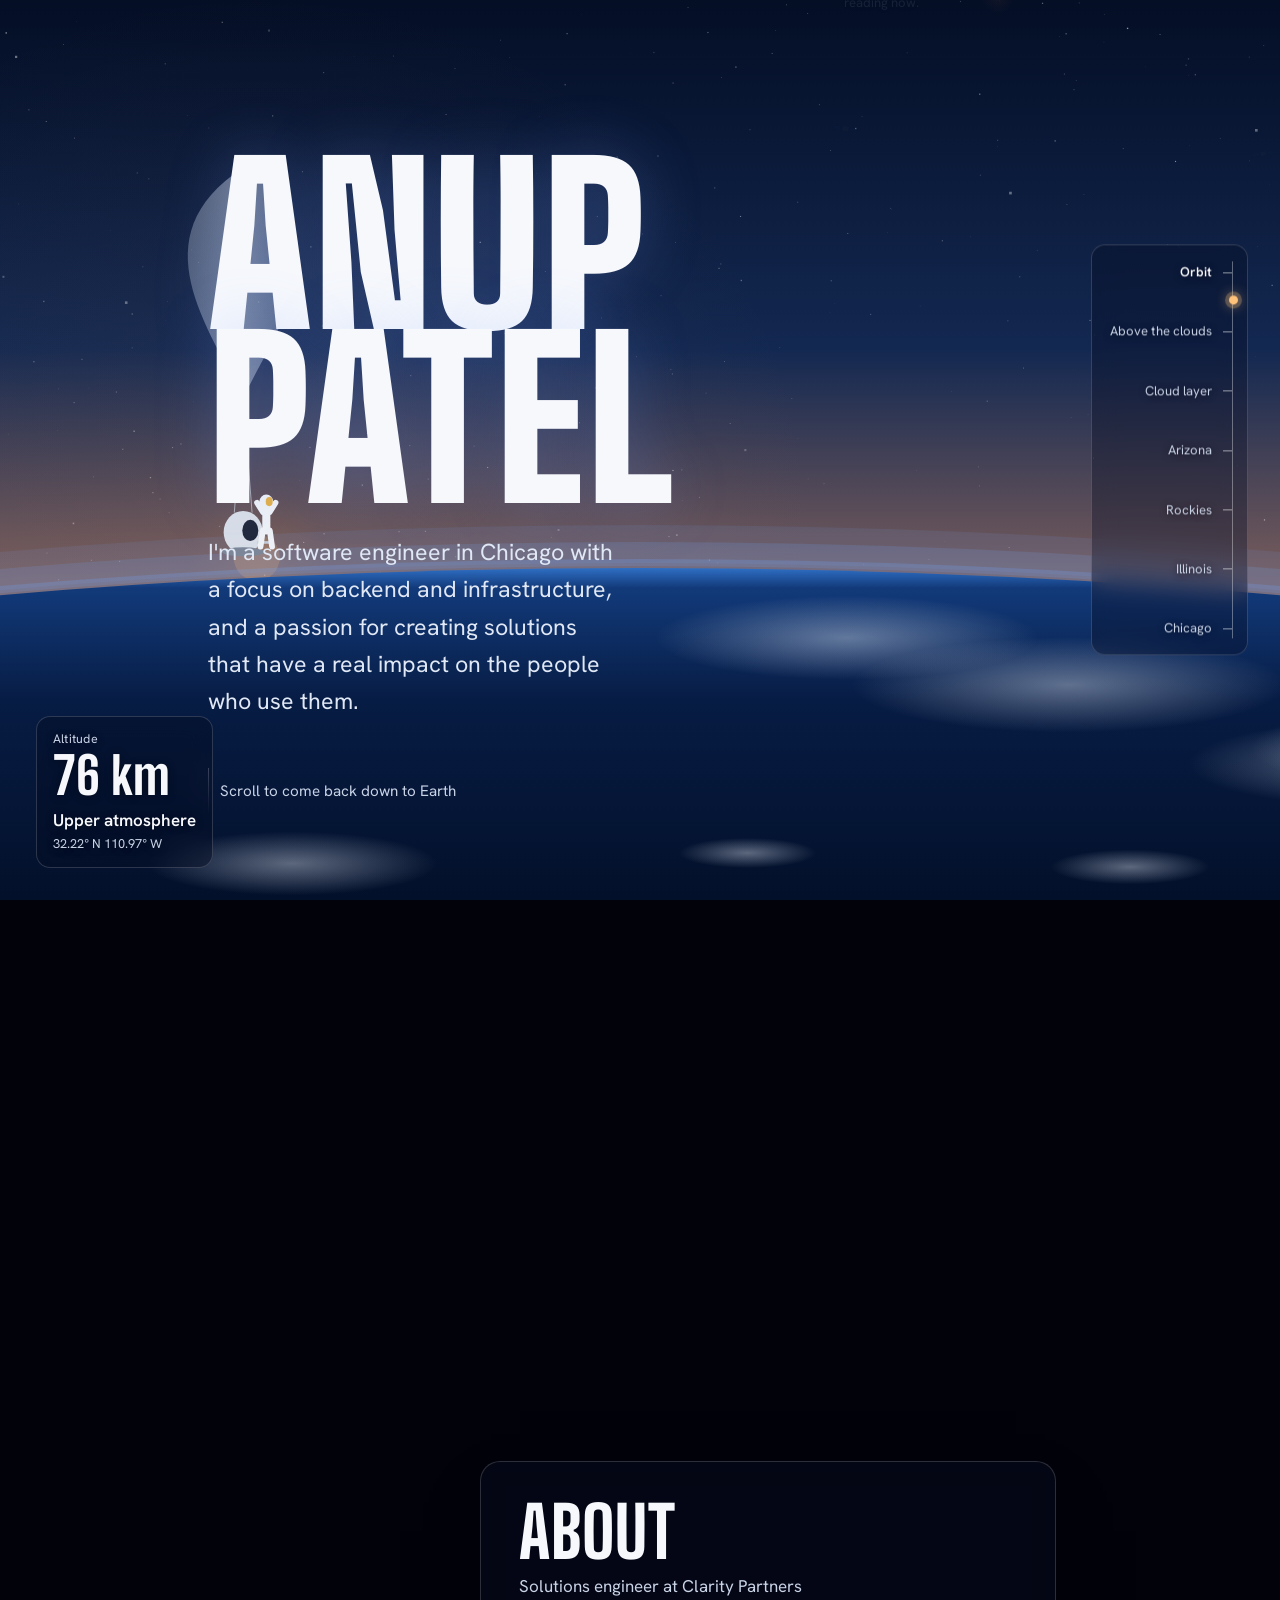
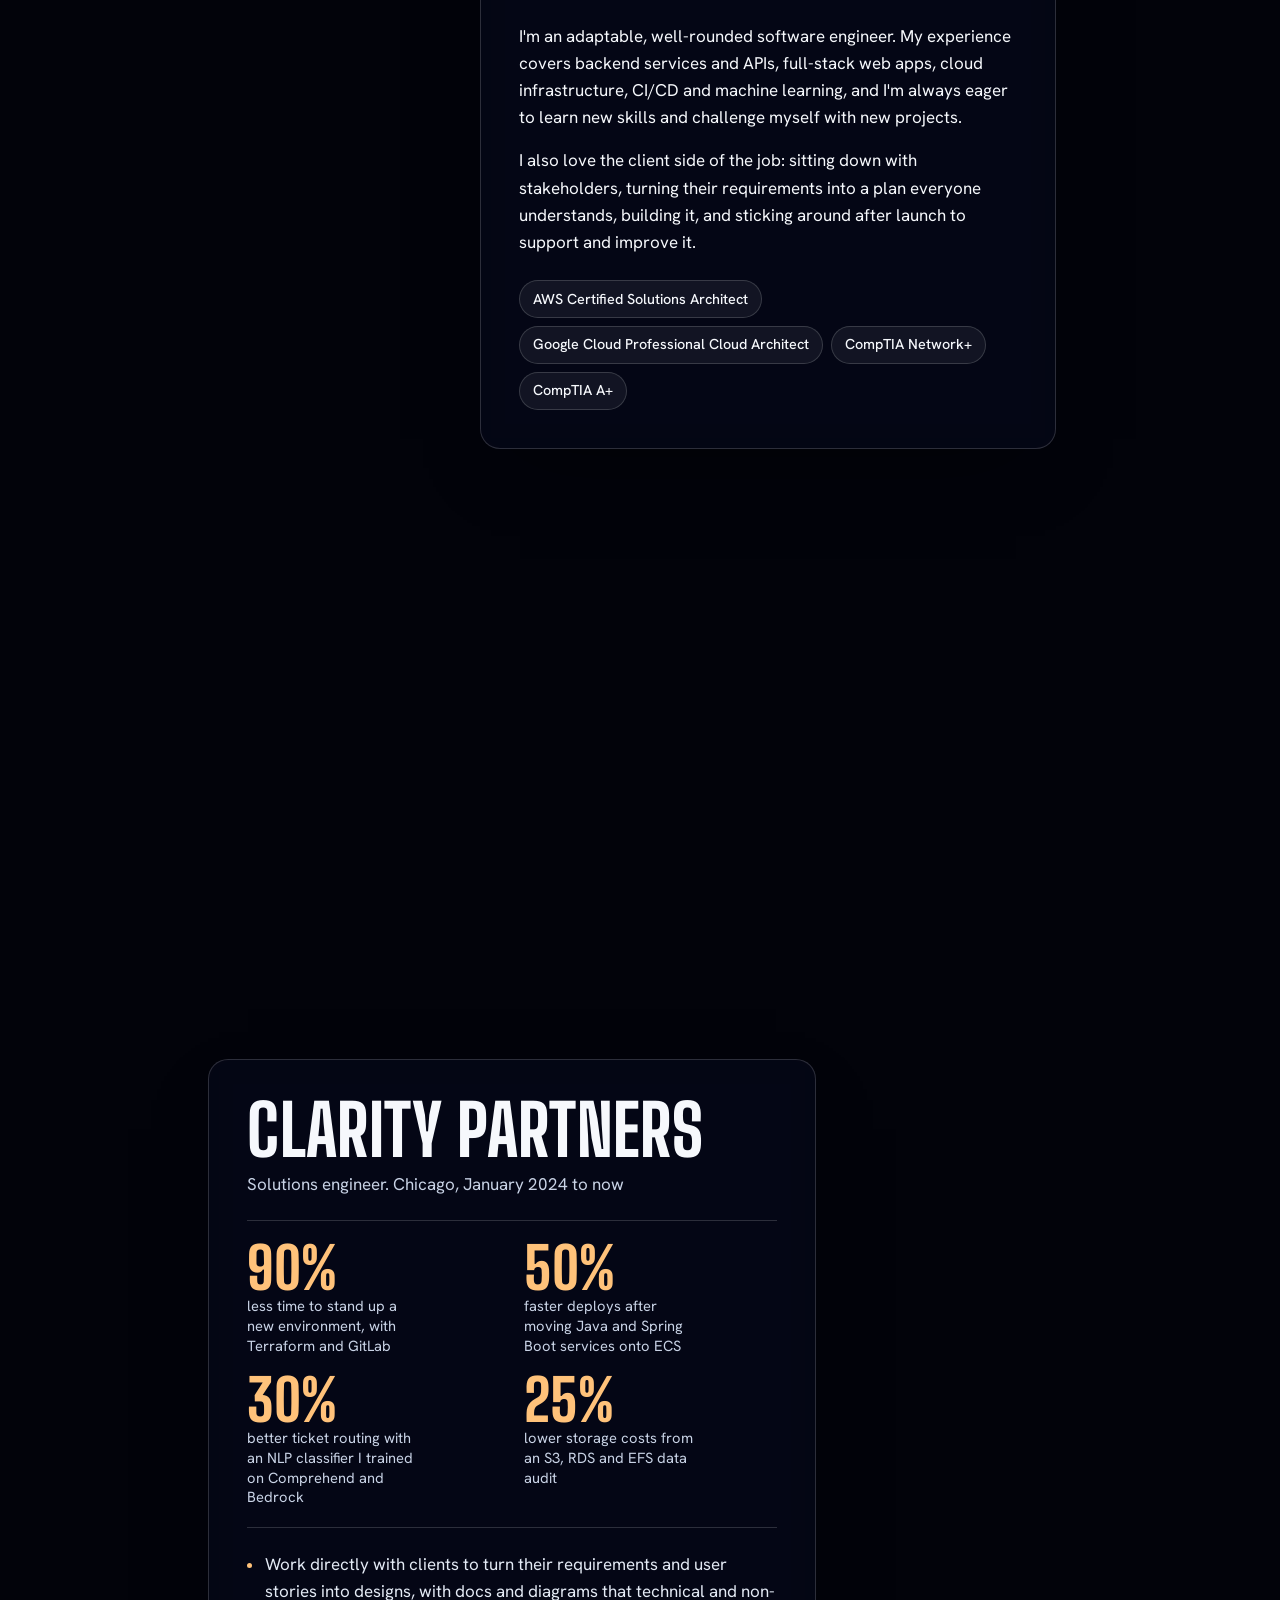
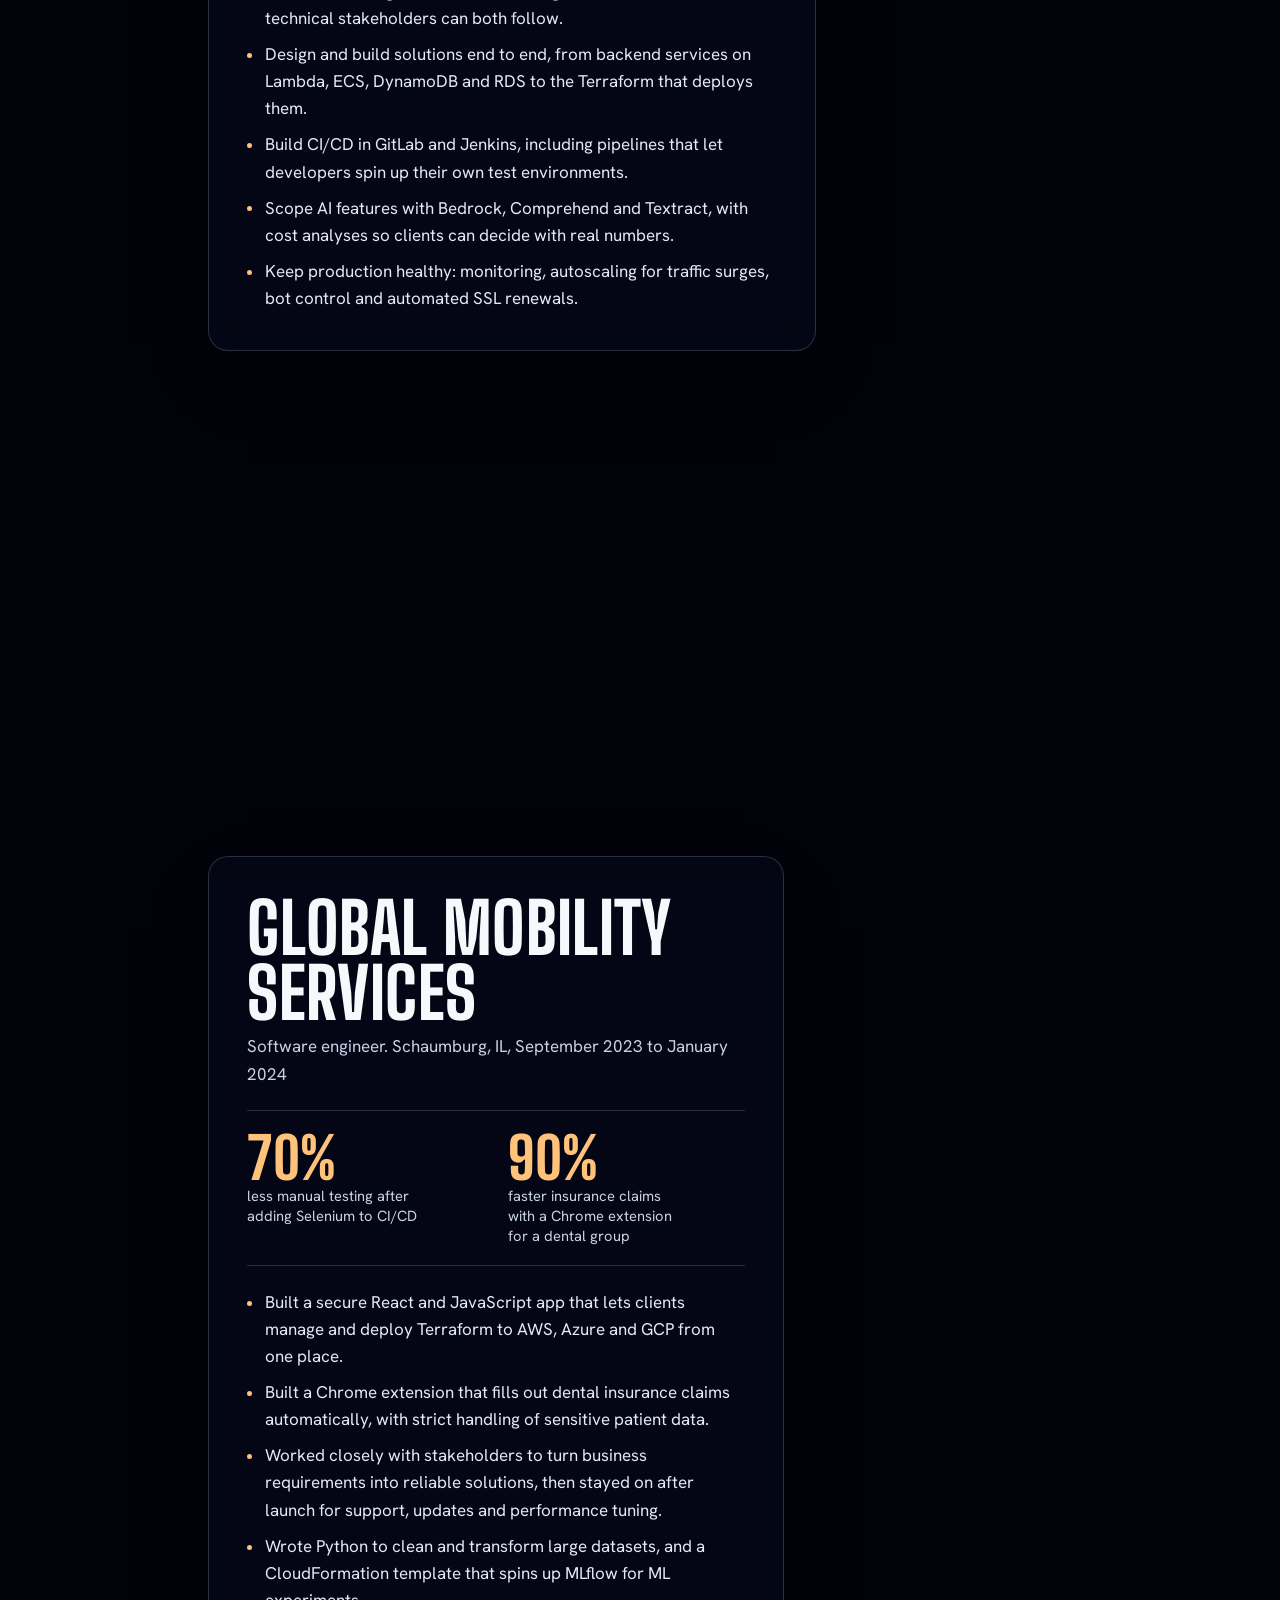
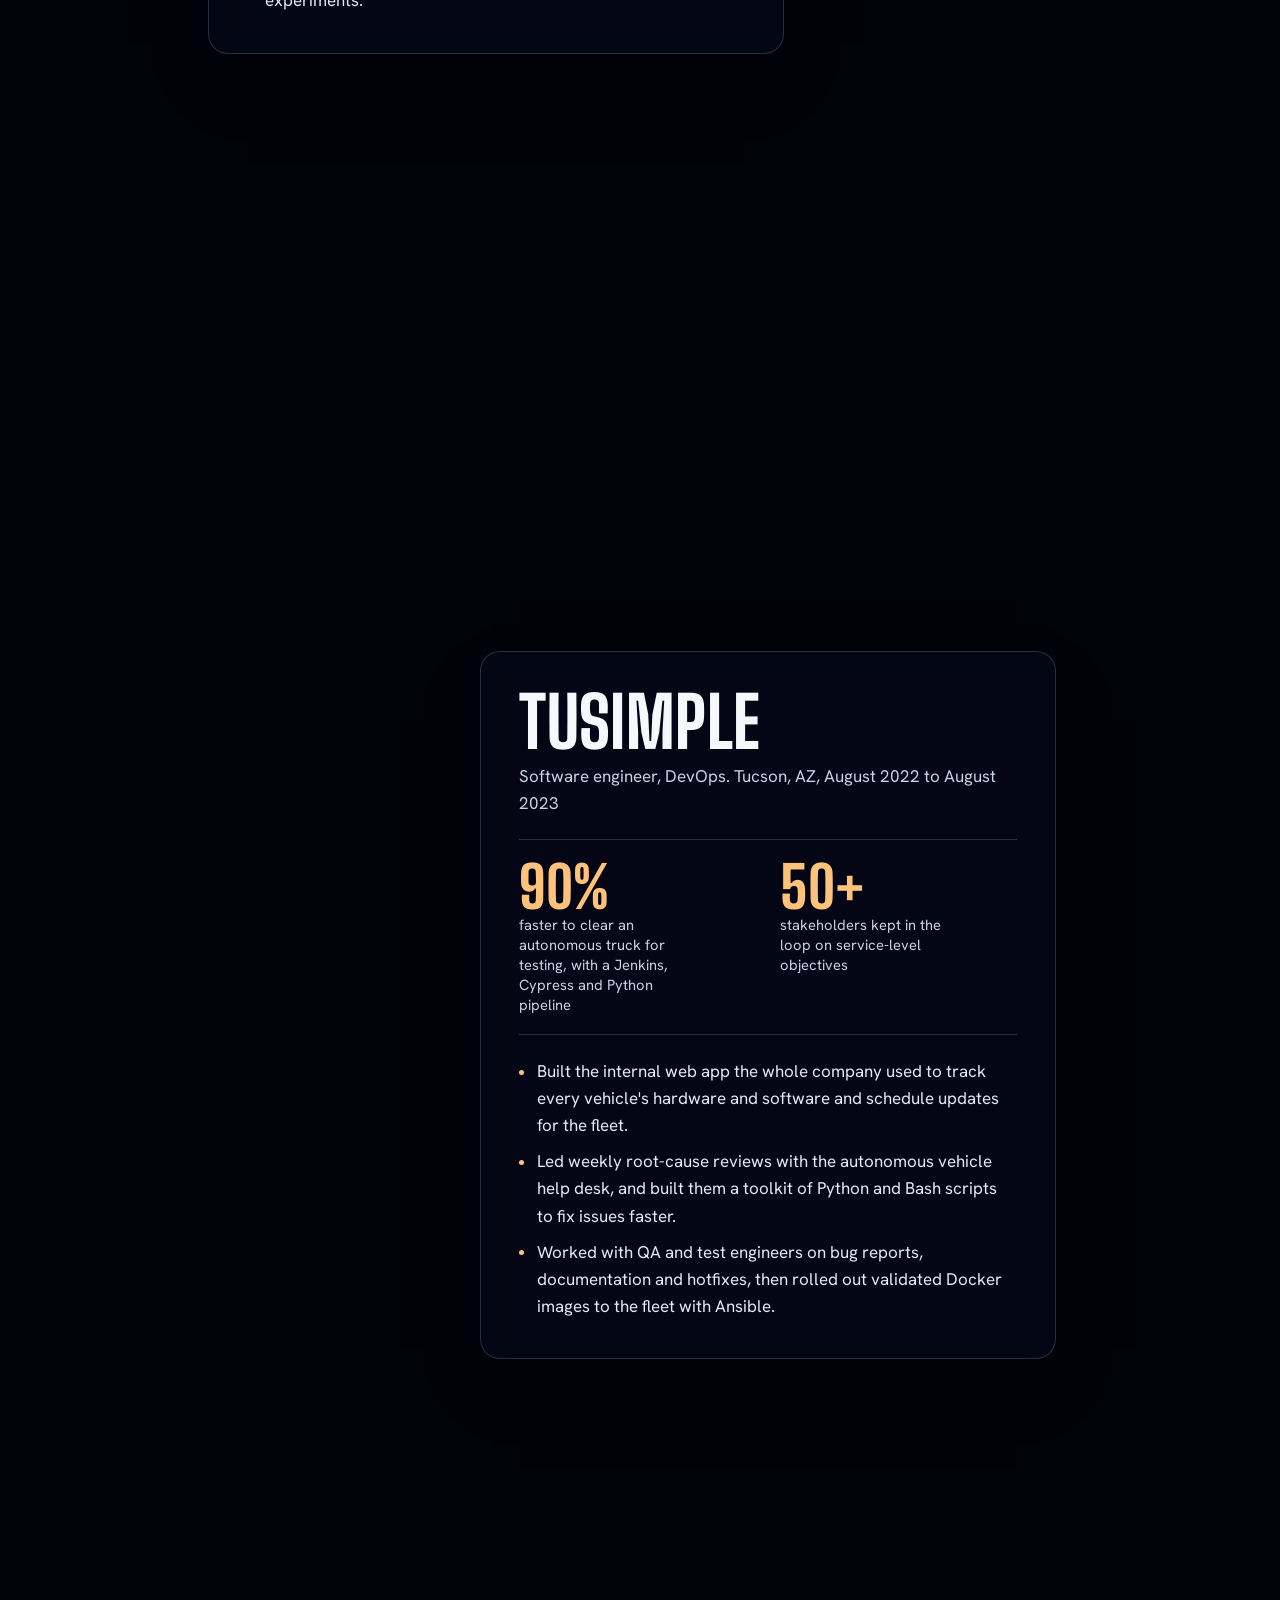
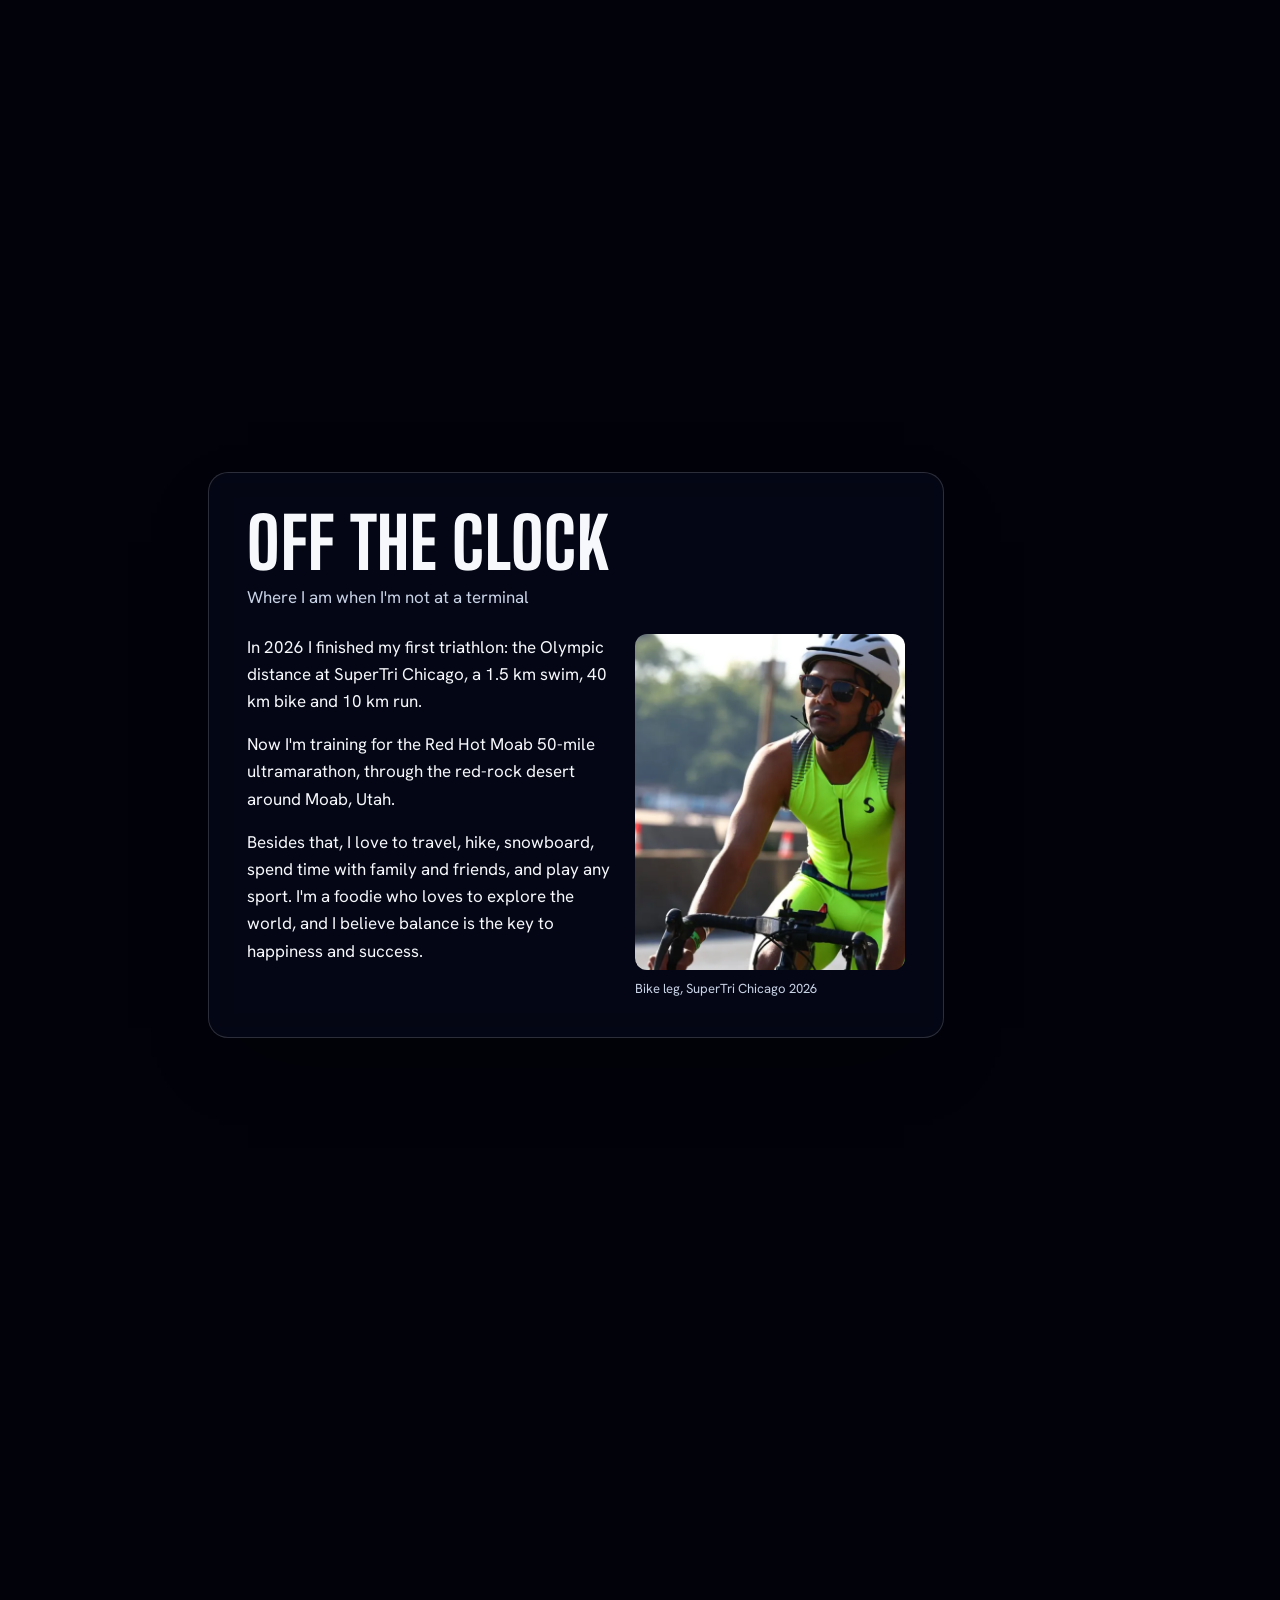
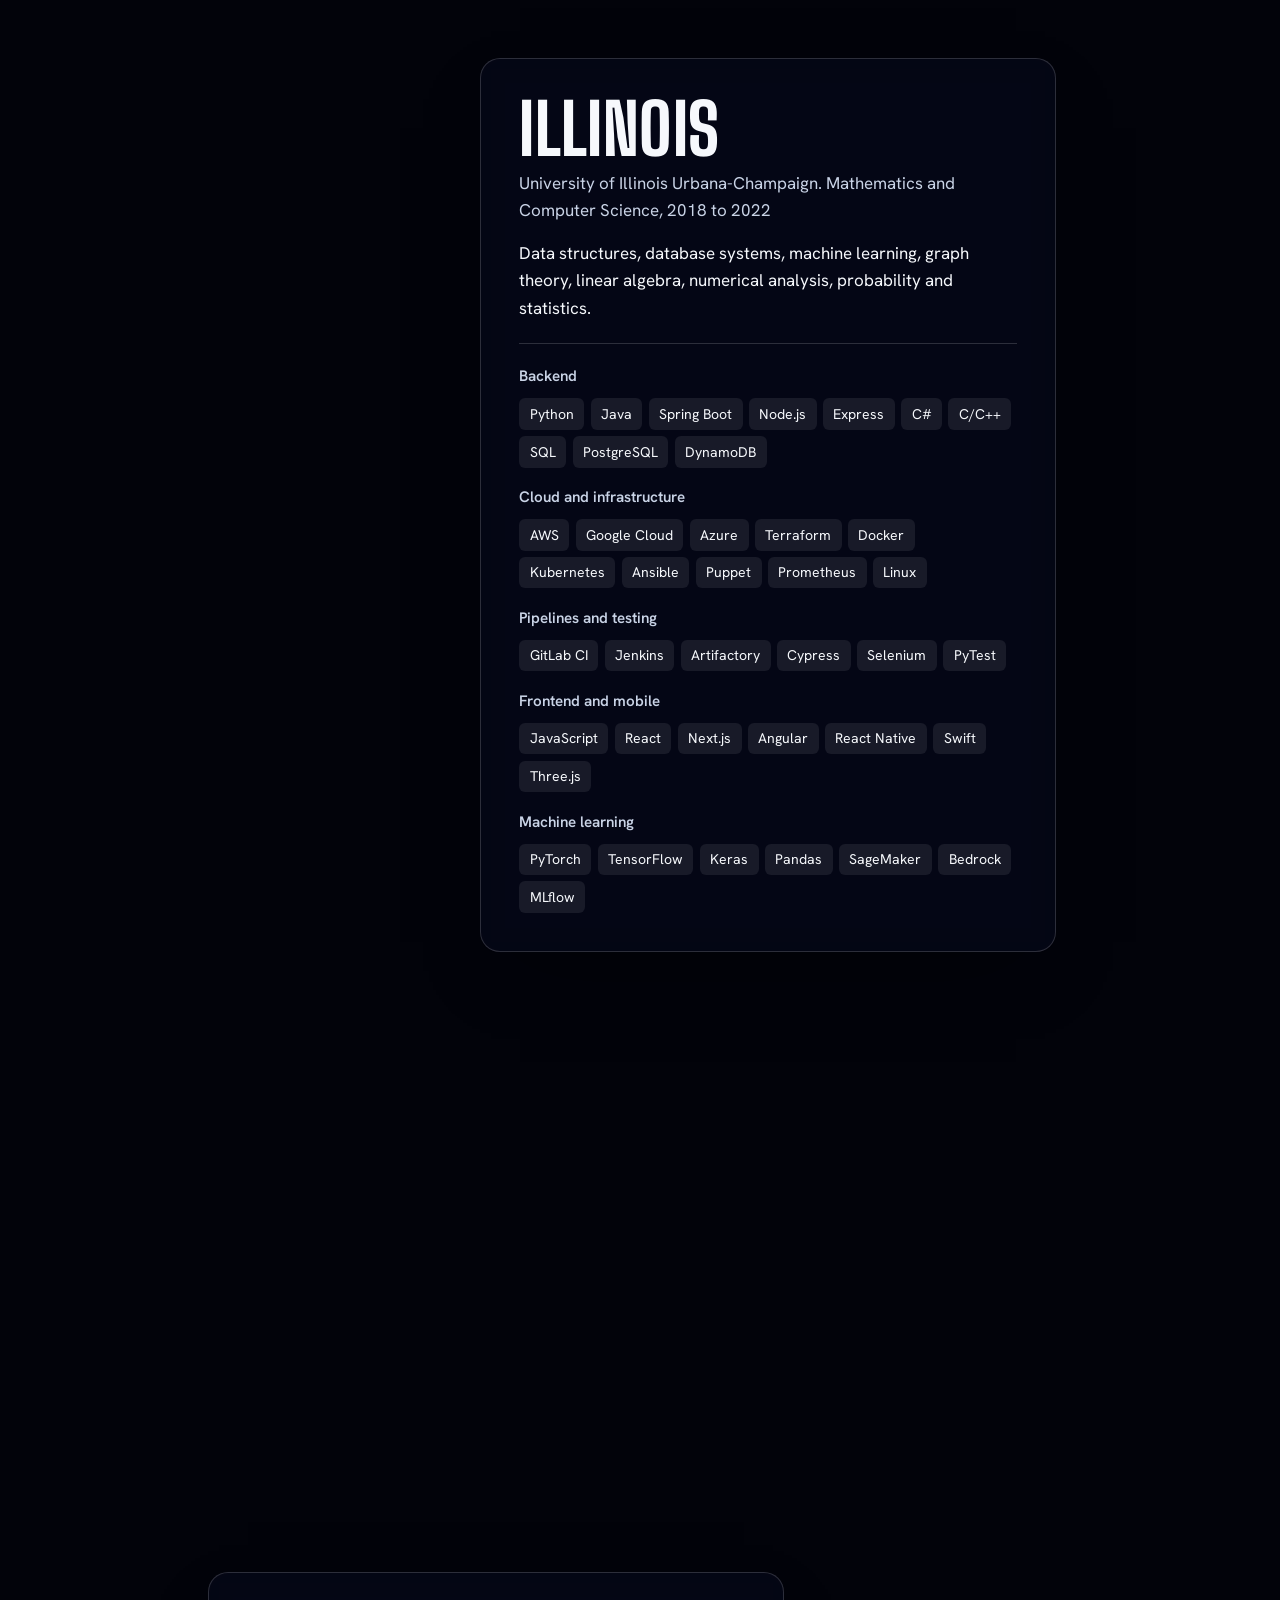
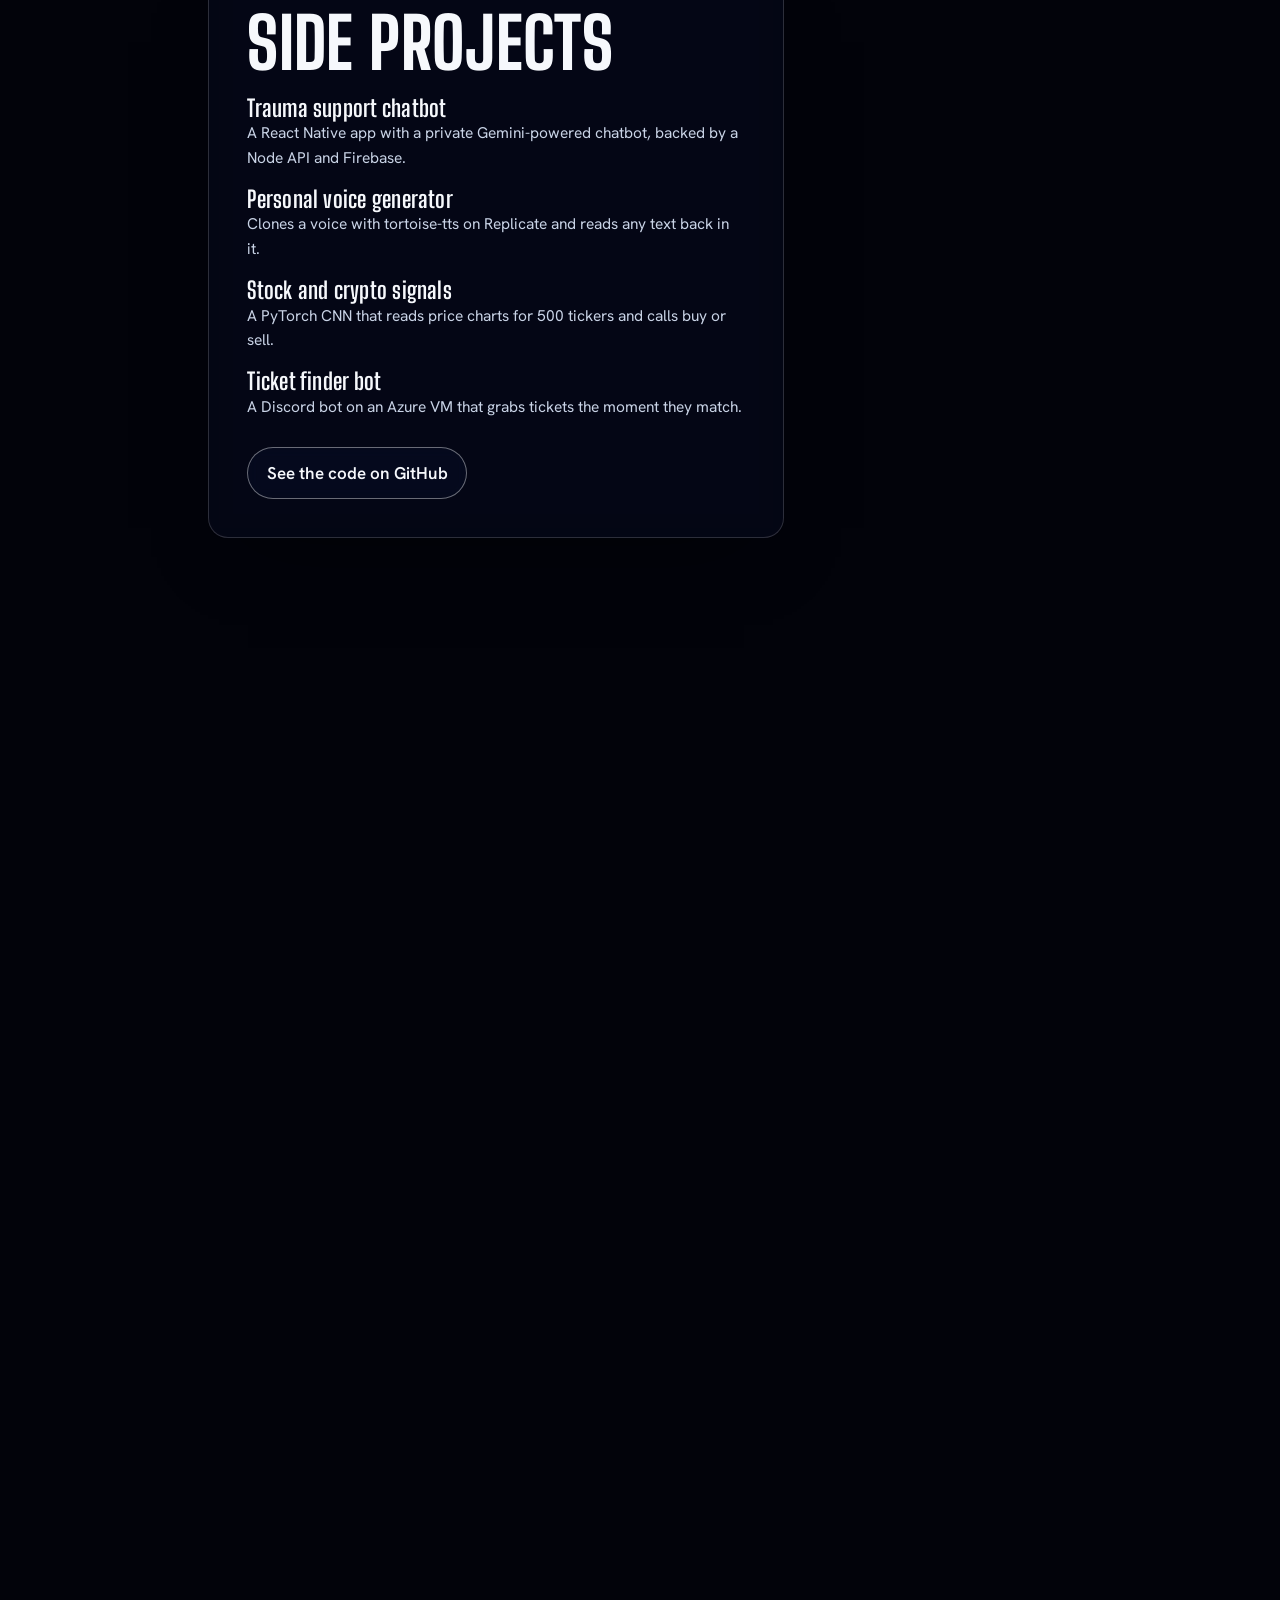
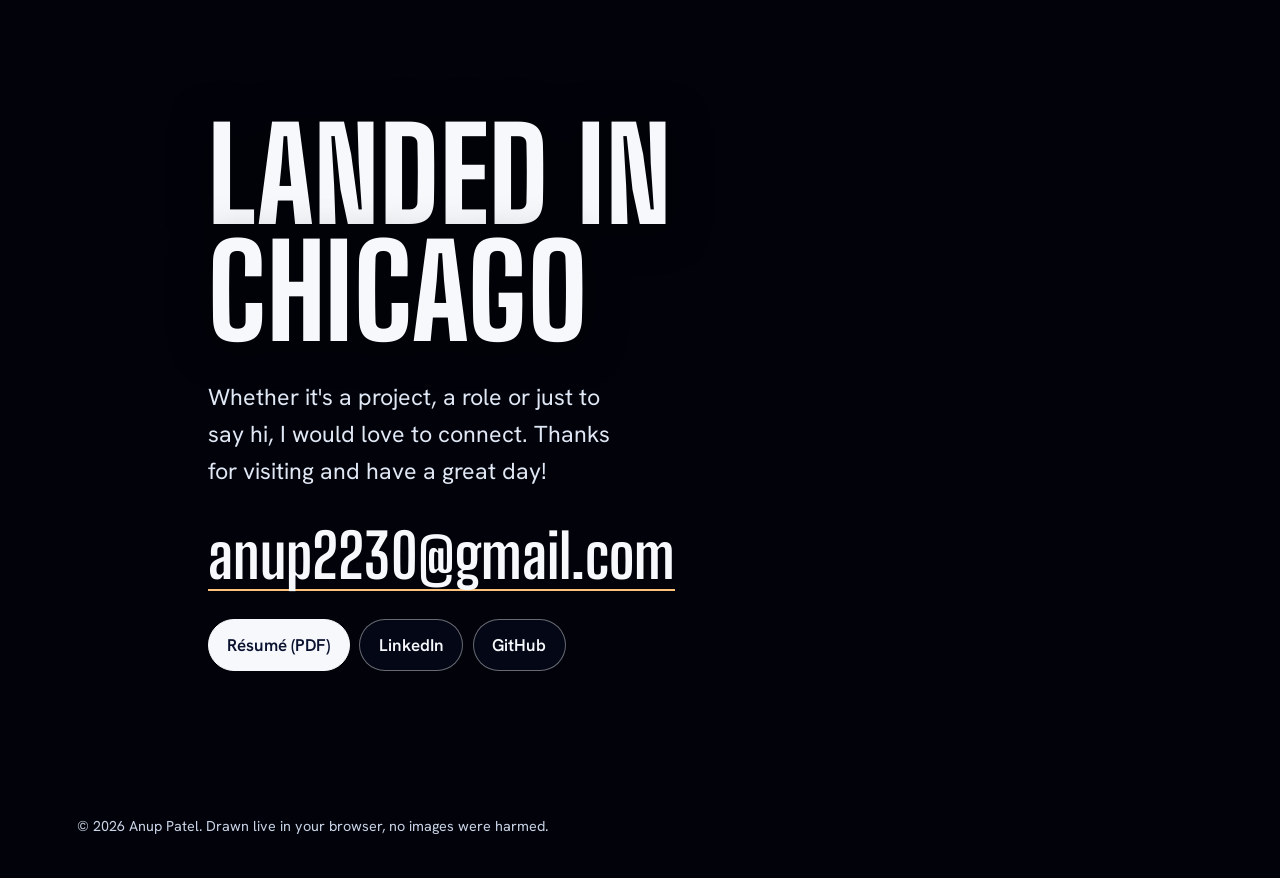
==== commit 14a4db31: "Credit Liu Cixin in the three-body caption Co-Authored-By: Claude Opus 5.5 <noreply@anthropic.com> C" ====
--- a/index.html
+++ b/index.html
@@ -129,7 +129,7 @@
 <canvas id="sky" aria-hidden="true"></canvas>
 
 <p class="tri-label jump-label" id="jumpLabel"><b>39 km.</b> An ode to Felix Baumgartner, who jumped from a balloon at this altitude in 2012 and broke the sound barrier in freefall.</p>
-<p class="tri-label" id="triLabel"><b>A three-body system, simulated live with real gravity.</b> A nod to The Three-Body Problem, which I'm reading now.</p>
+<p class="tri-label" id="triLabel"><b>A three-body system, simulated live with real gravity.</b> A nod to The Three-Body Problem by Liu Cixin, which I'm reading now.</p>
 
 <div class="hud" aria-hidden="true">
   <div class="hud__label">Altitude</div>
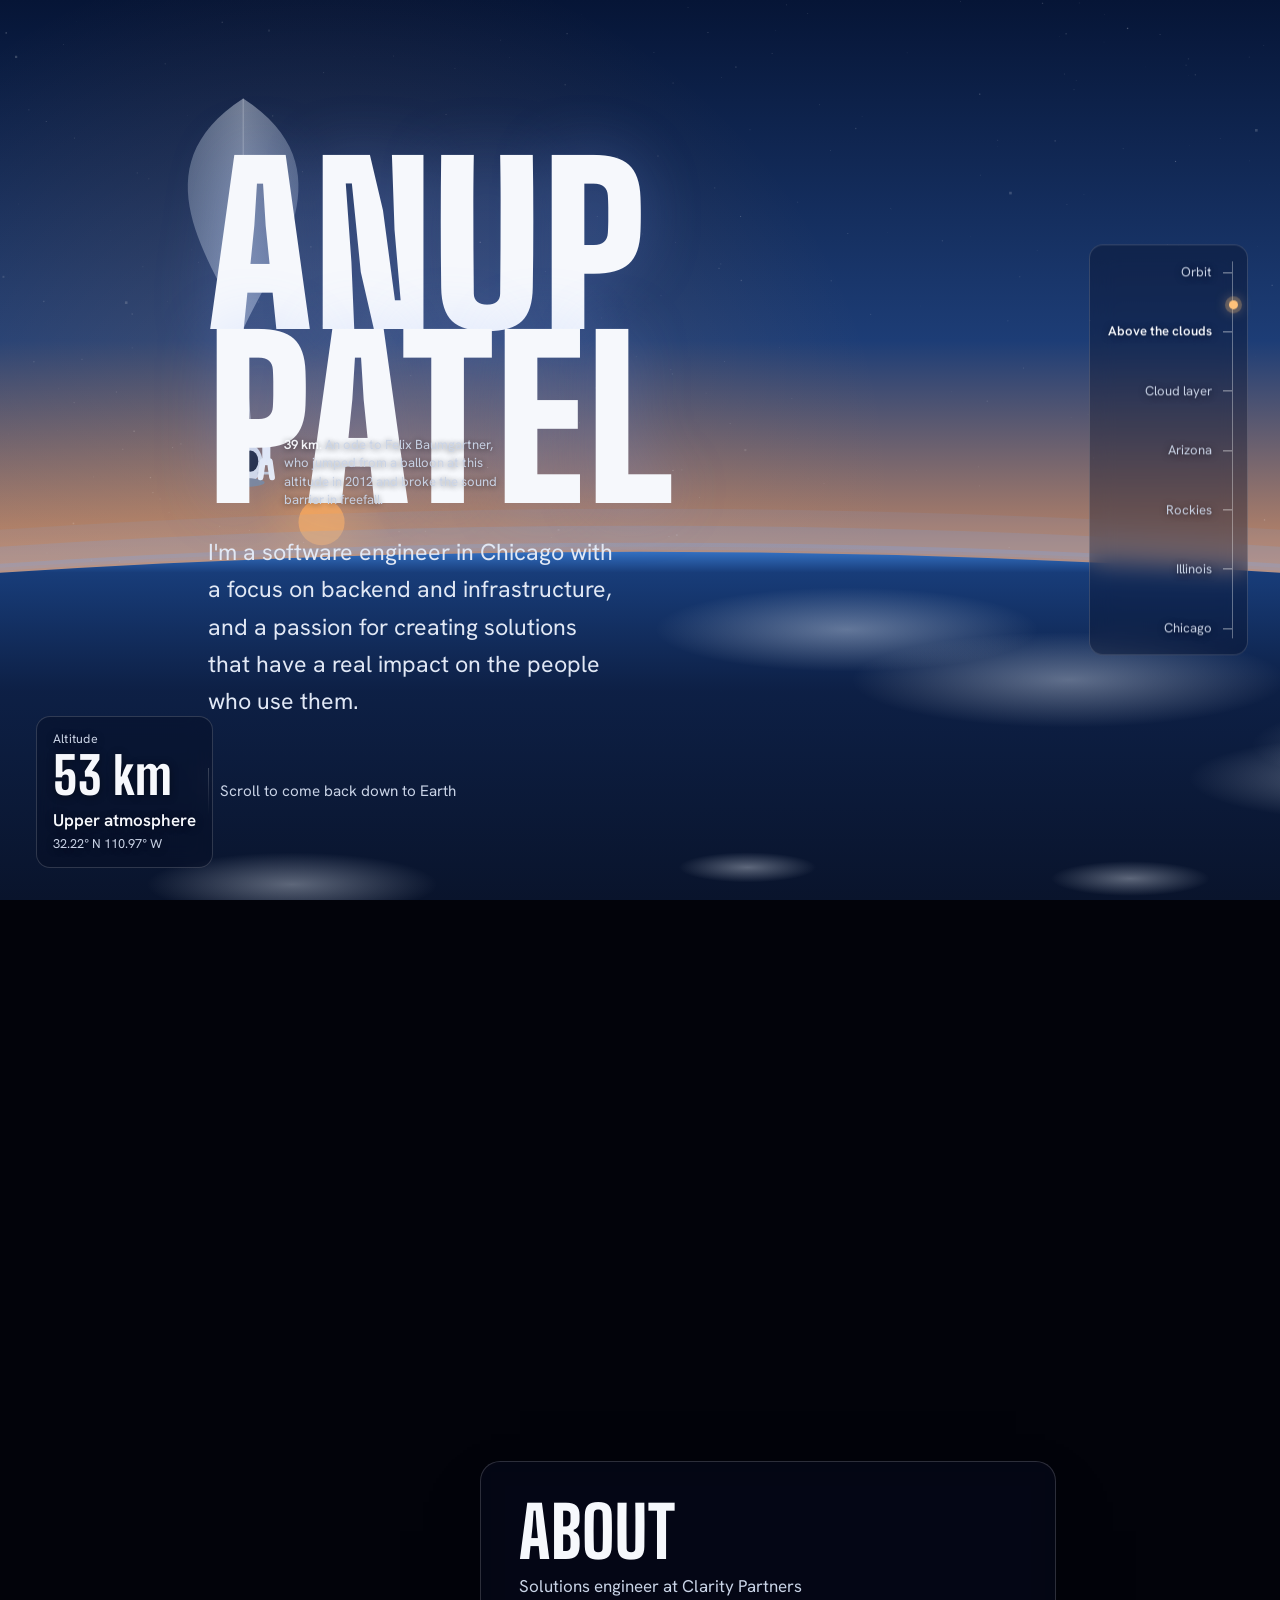
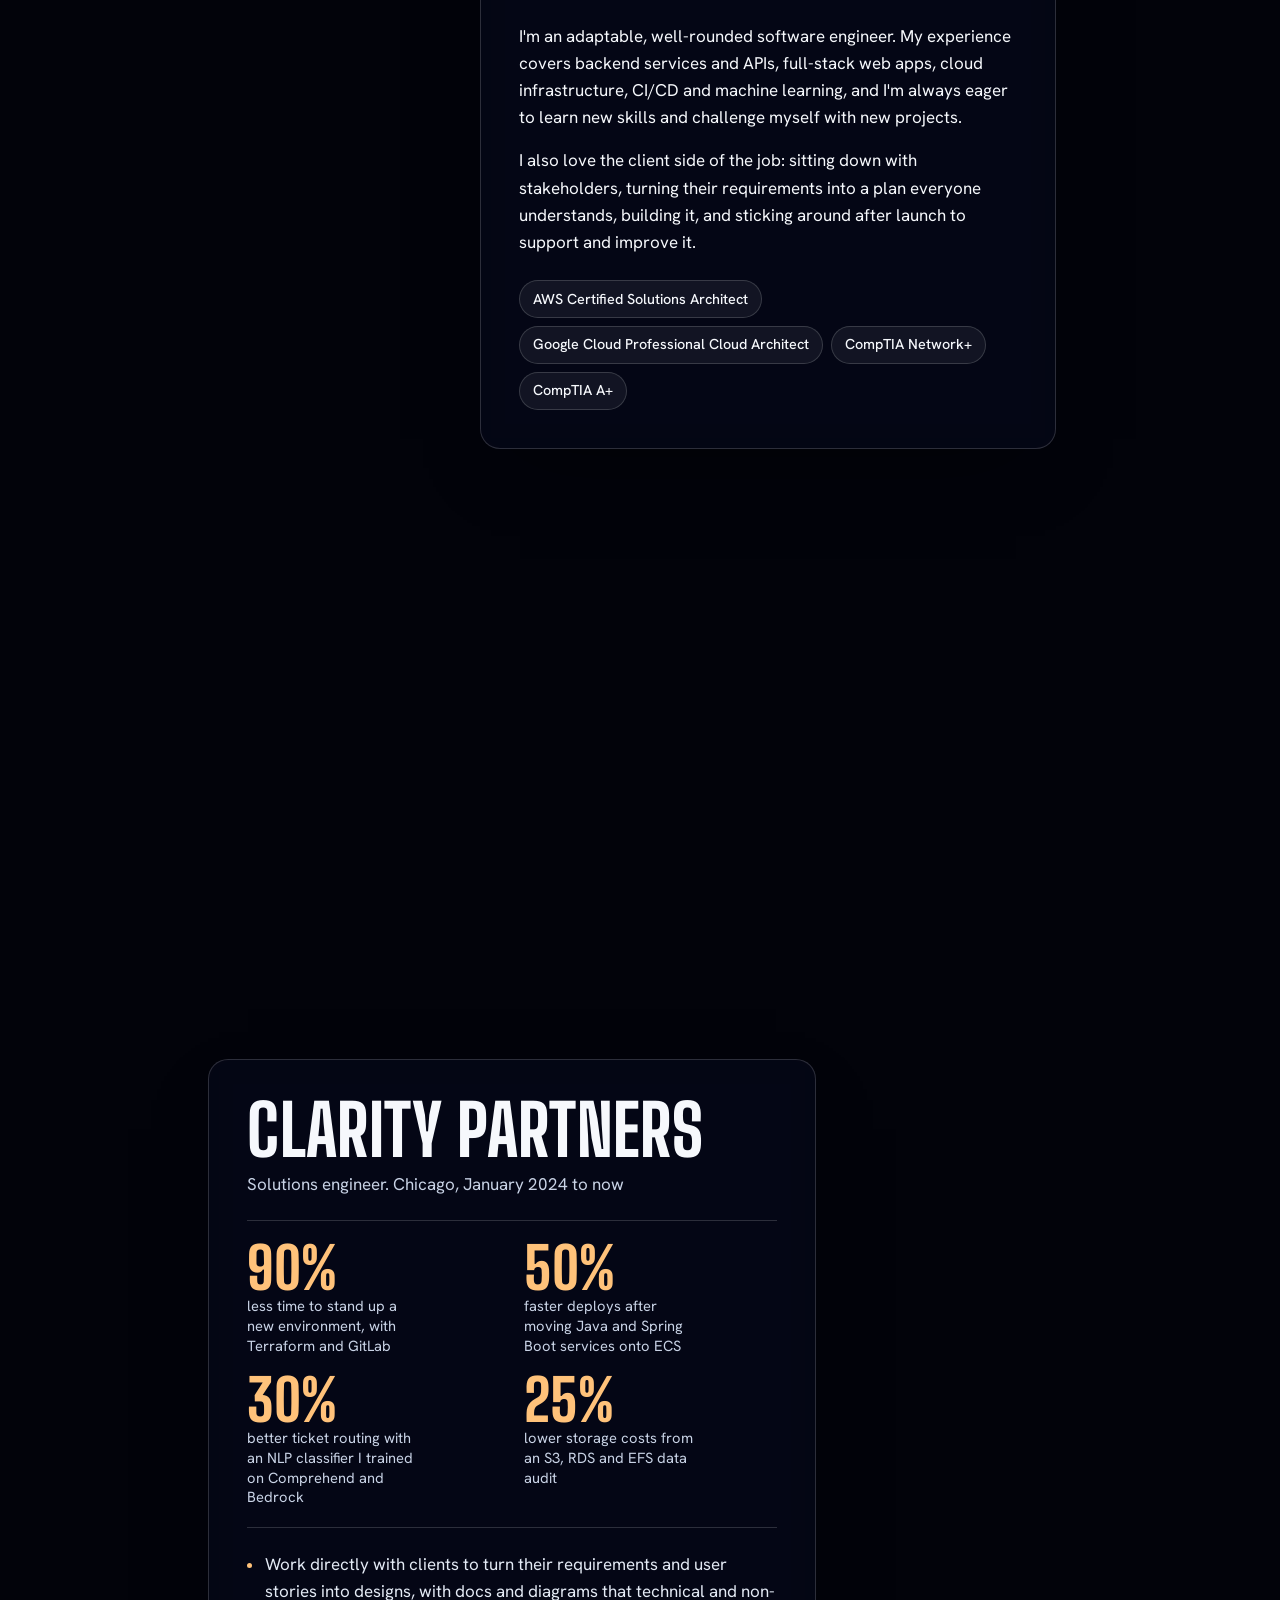
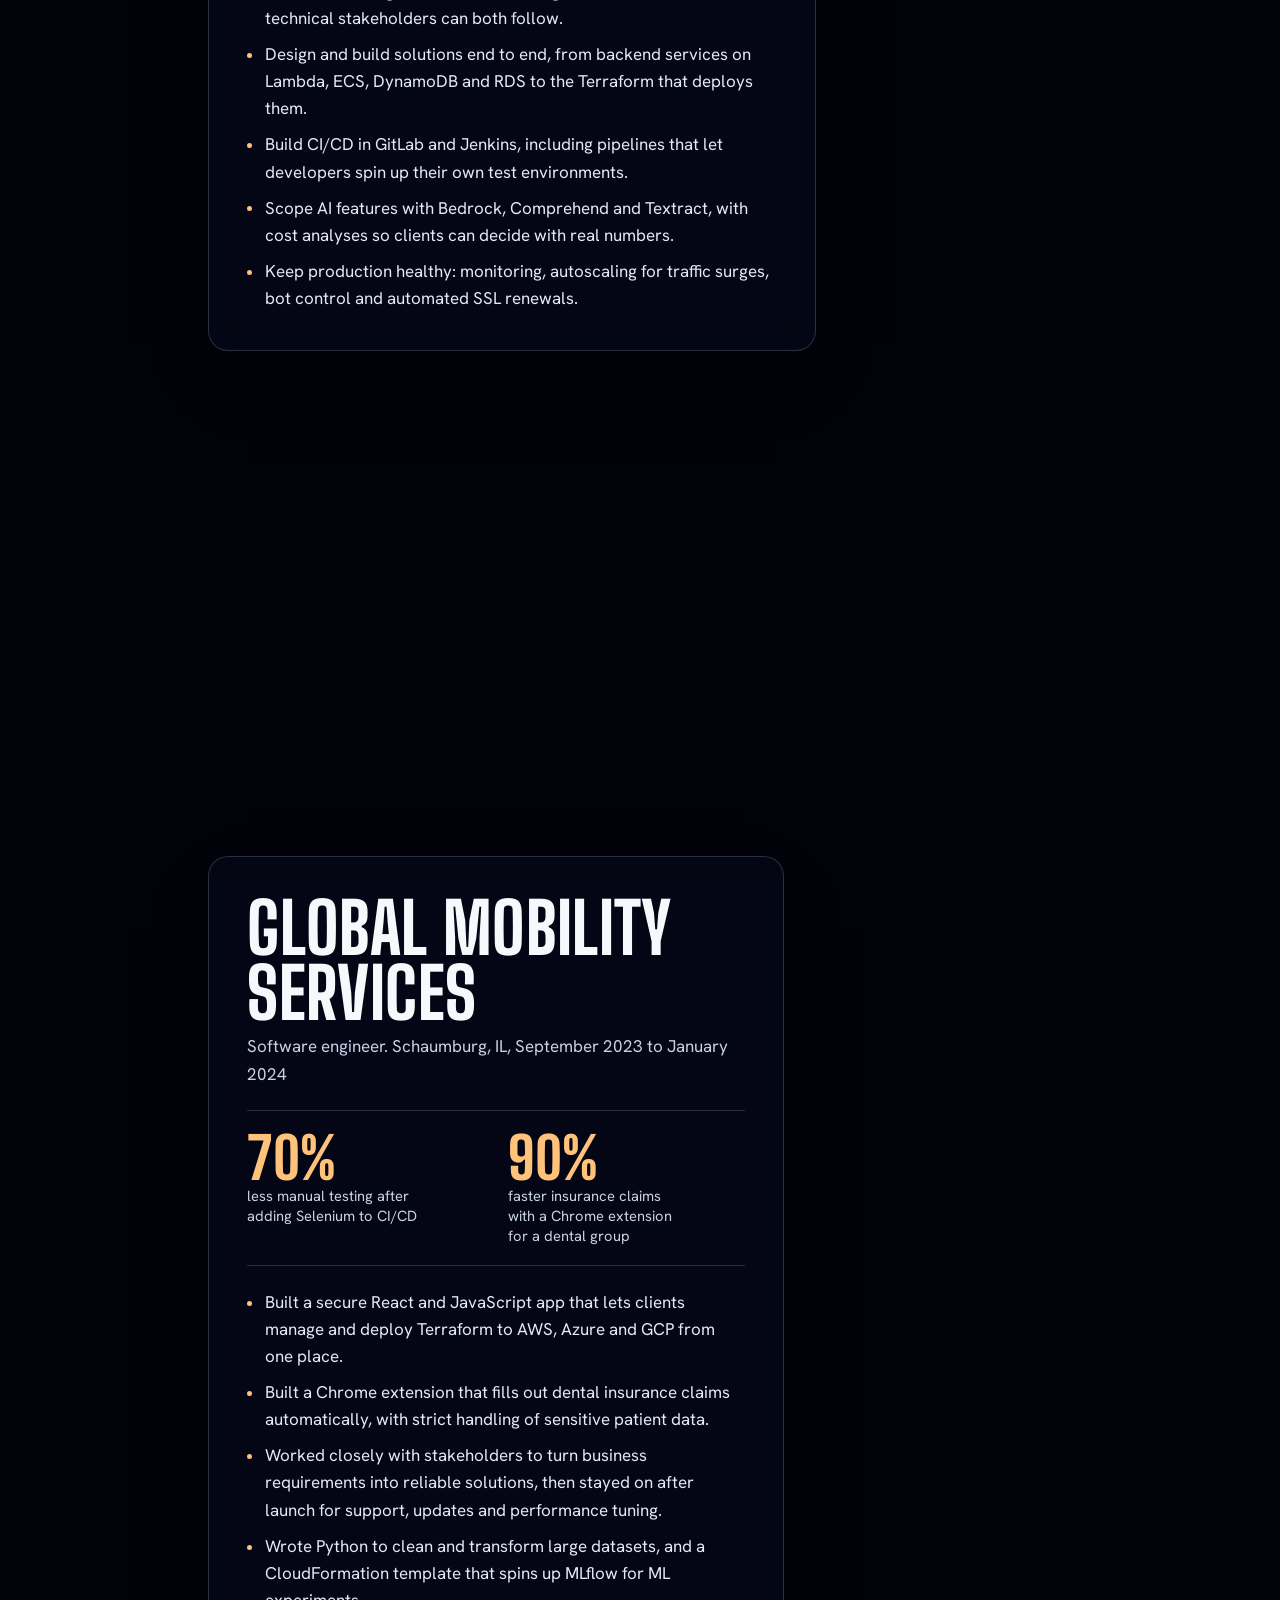
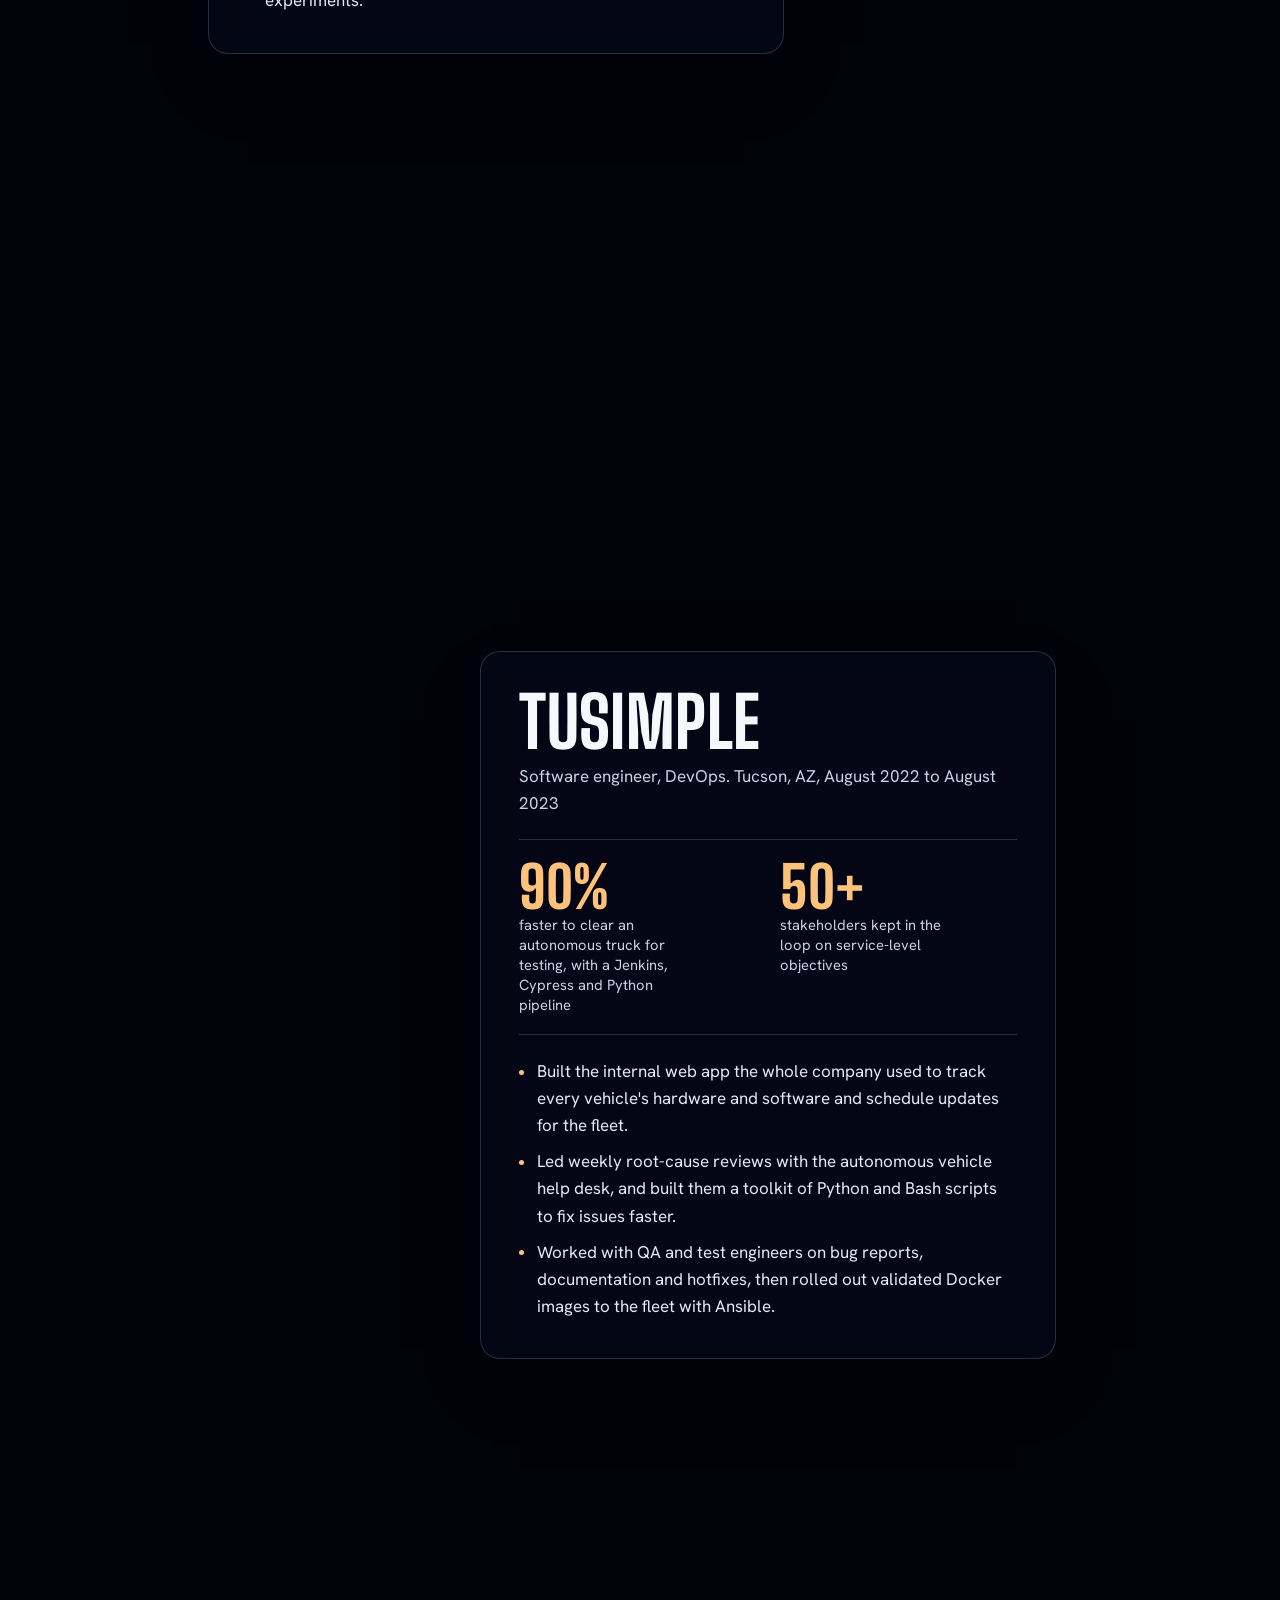
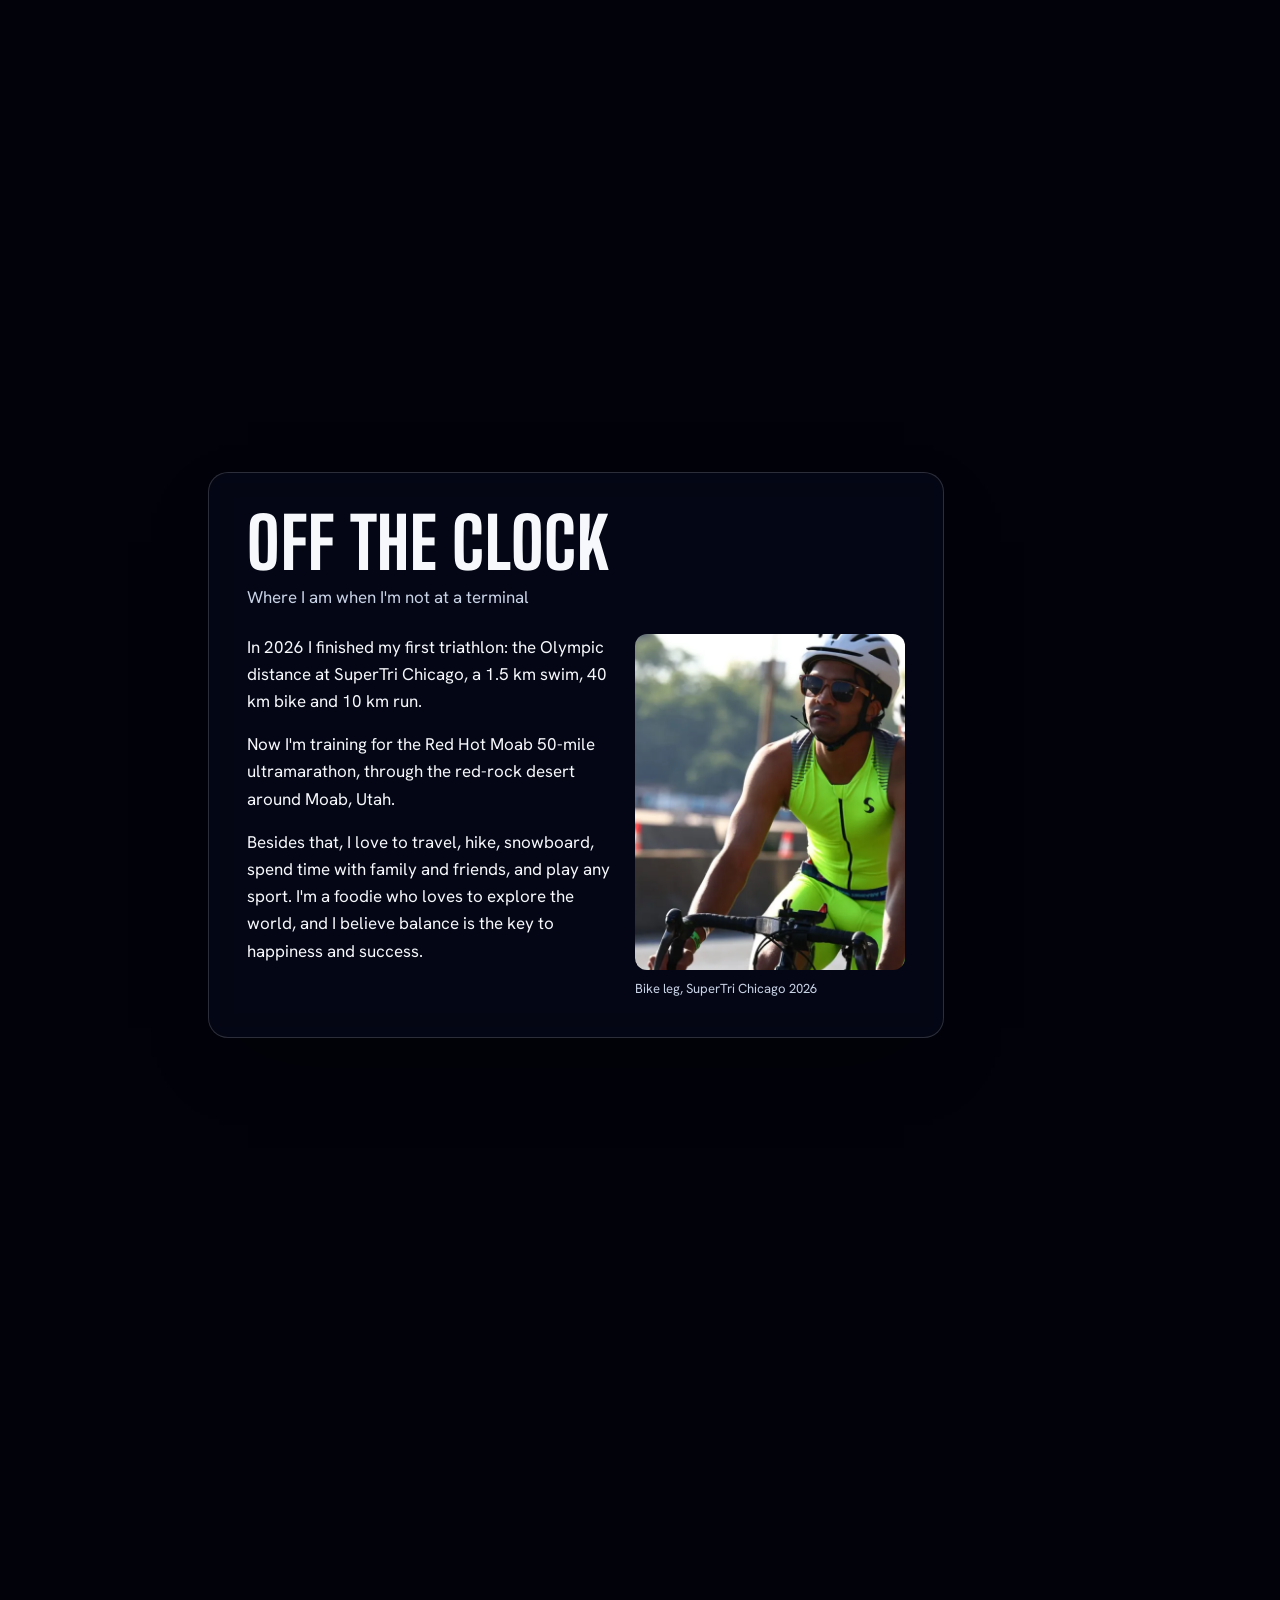
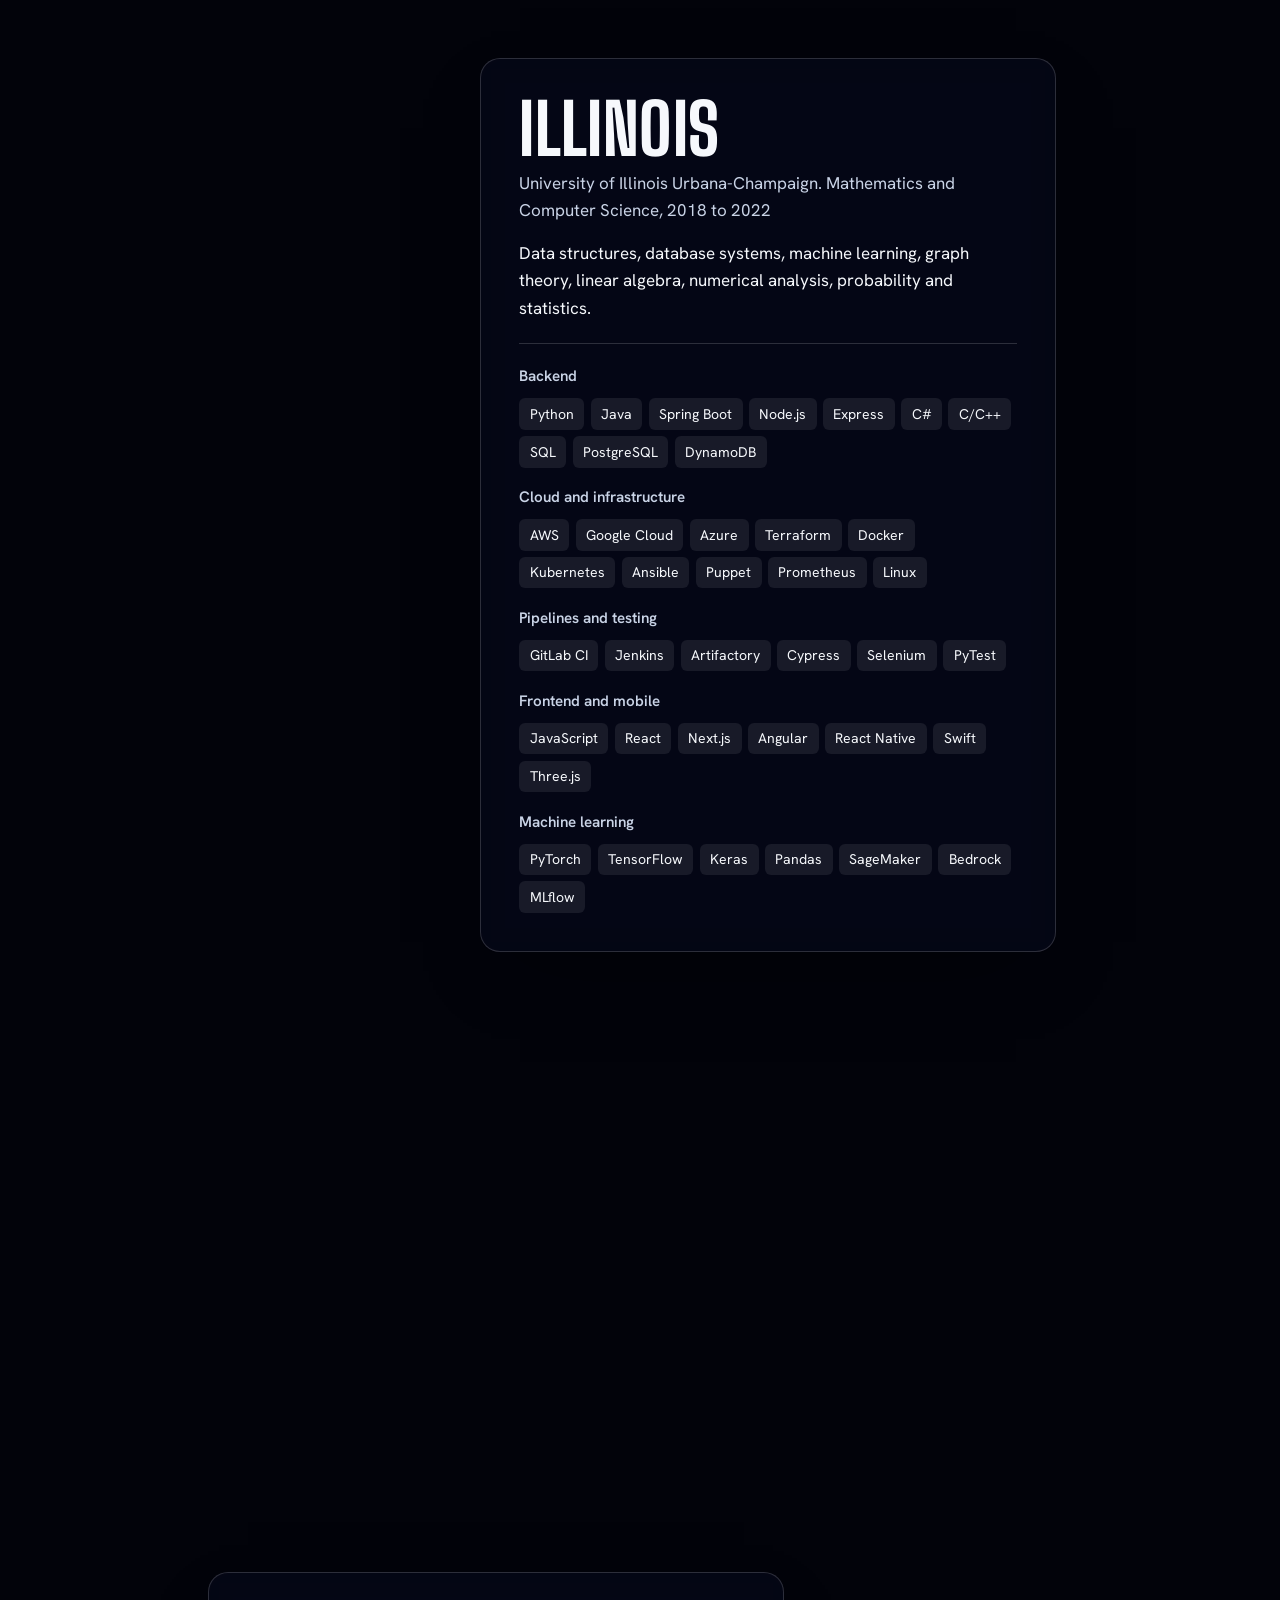
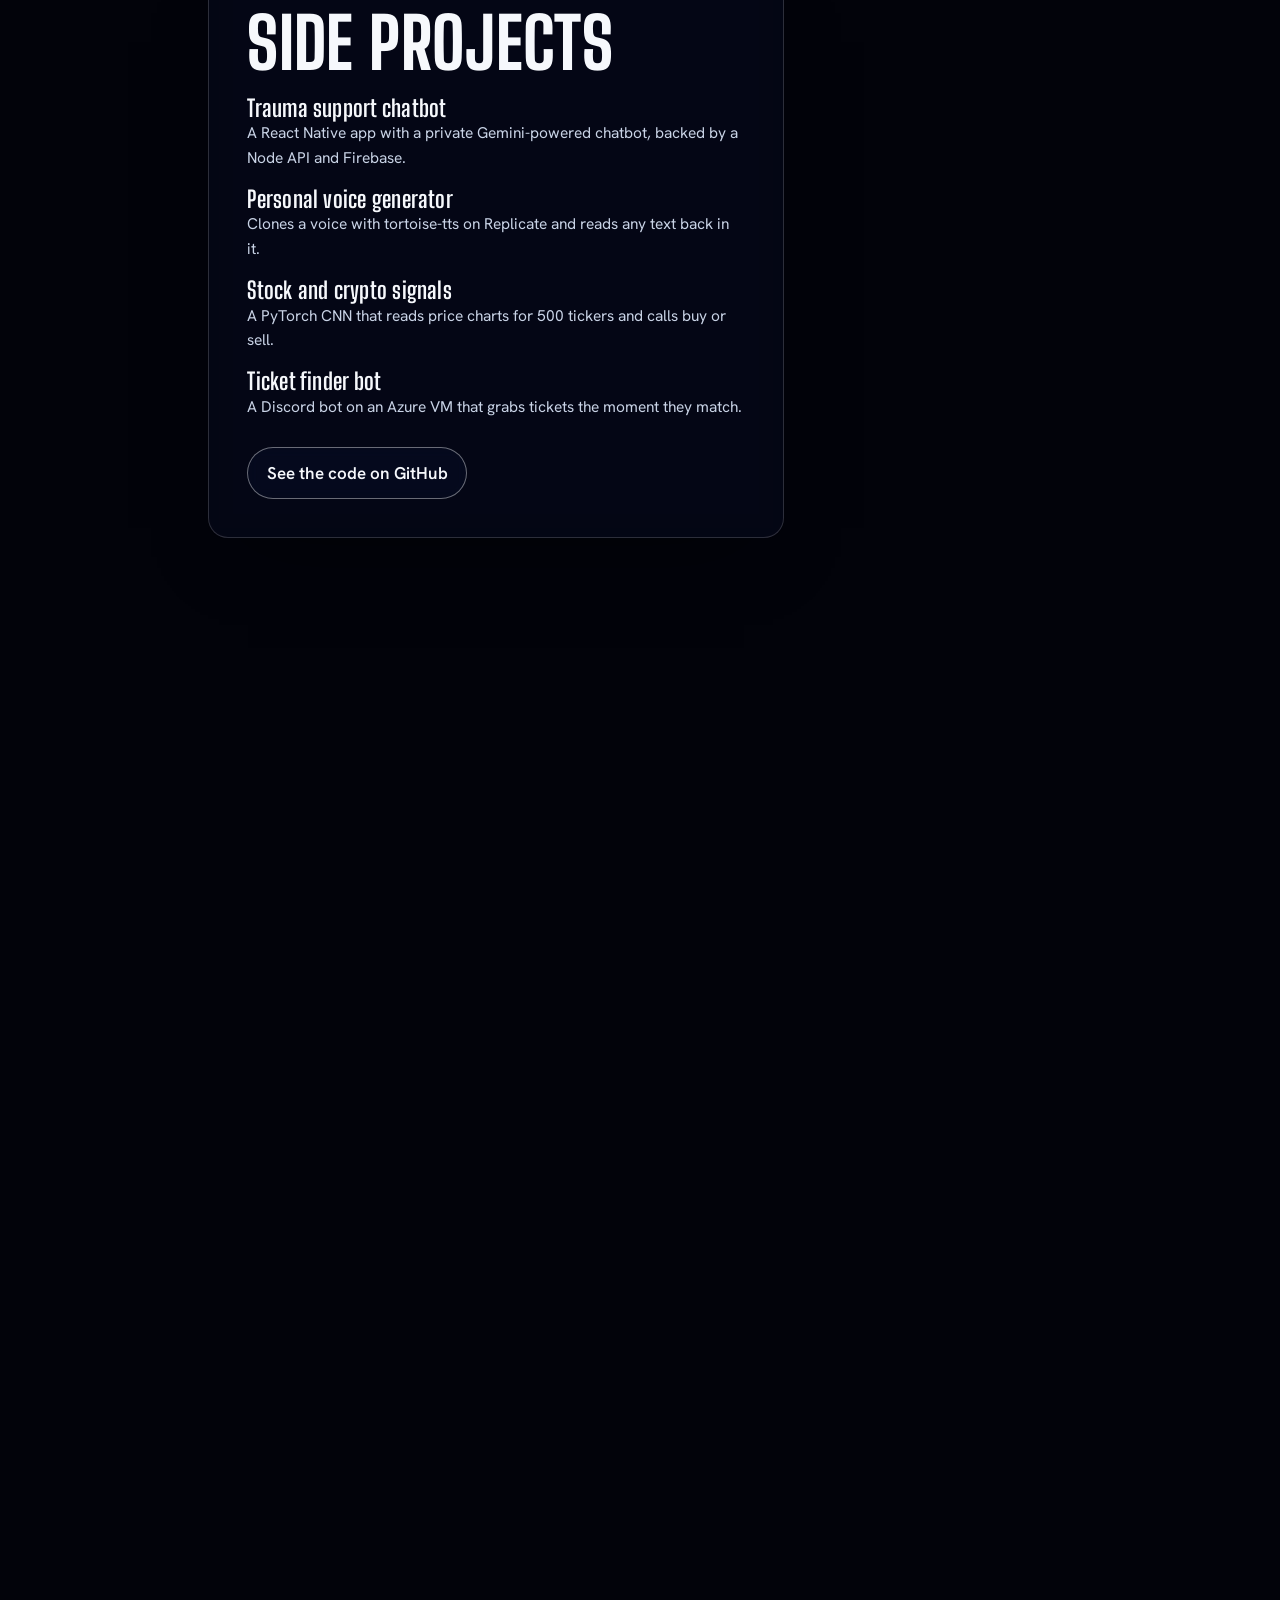
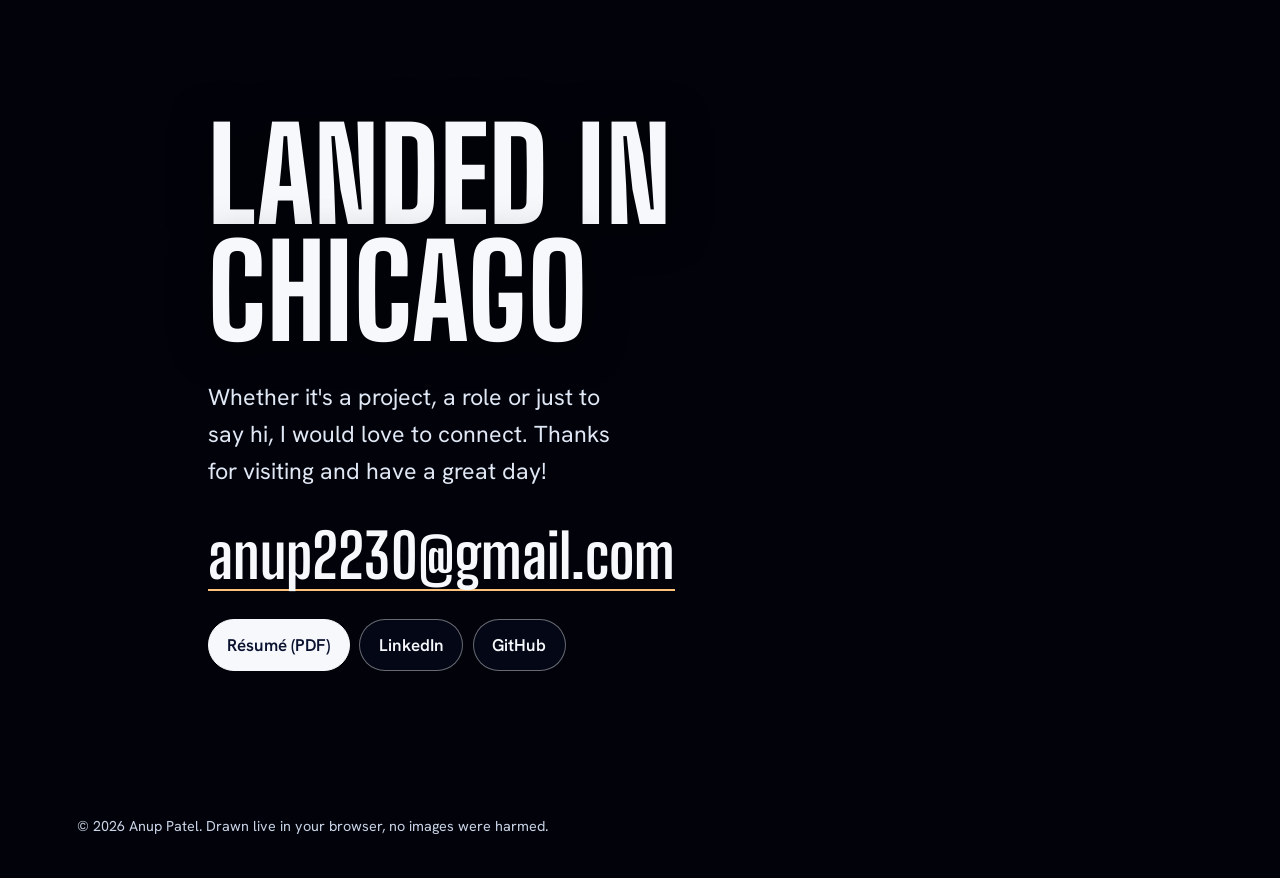
==== commit f20ea0fa: "Randomize the comet's entry edge and heading Co-Authored-By: Claude Opus 5.5 <noreply@anthropic.com>" ====
--- a/index.html
+++ b/index.html
@@ -667,9 +667,16 @@
 /* ---------- random visitors in space: a comet, and now and then a flying saucer ---------- */
 const visitors = {comet: null, ufo: null, nextComet: 2500, nextUfo: 6500};
 function spawnComet(t) {
-  const fromLeft = Math.random() < .5, y0 = H * (.05 + Math.random() * .3);
-  const x0 = fromLeft ? -80 : W + 80, x1 = fromLeft ? W + 300 : -300, y1 = y0 + H * (.25 + Math.random() * .3);
-  visitors.comet = {x0, y0, x1, y1, t0: t, dur: 2600 + Math.random() * 1800, size: .8 + Math.random() * .6};
+  // enter from a random edge (left, right or top) and aim at a random point across the sky
+  const edge = Math.floor(Math.random() * 3), m = 120;
+  let x0, y0;
+  if (edge === 0) { x0 = -m; y0 = H * (.02 + Math.random() * .5); }
+  else if (edge === 1) { x0 = W + m; y0 = H * (.02 + Math.random() * .5); }
+  else { x0 = W * (.1 + Math.random() * .8); y0 = -m; }
+  const tx = edge === 0 ? W * (.55 + Math.random() * .45) : edge === 1 ? W * (Math.random() * .45) : W * Math.random();
+  const ty = H * (.1 + Math.random() * .55);
+  const ang = Math.atan2(ty - y0, tx - x0) + (Math.random() - .5) * .5, dist = Math.hypot(W, H) * 1.3;
+  visitors.comet = {x0, y0, x1: x0 + Math.cos(ang) * dist, y1: y0 + Math.sin(ang) * dist, t0: t, dur: 2600 + Math.random() * 2200, size: .7 + Math.random() * .7};
 }
 function spawnUfo(t) {
   const fromLeft = Math.random() < .5;
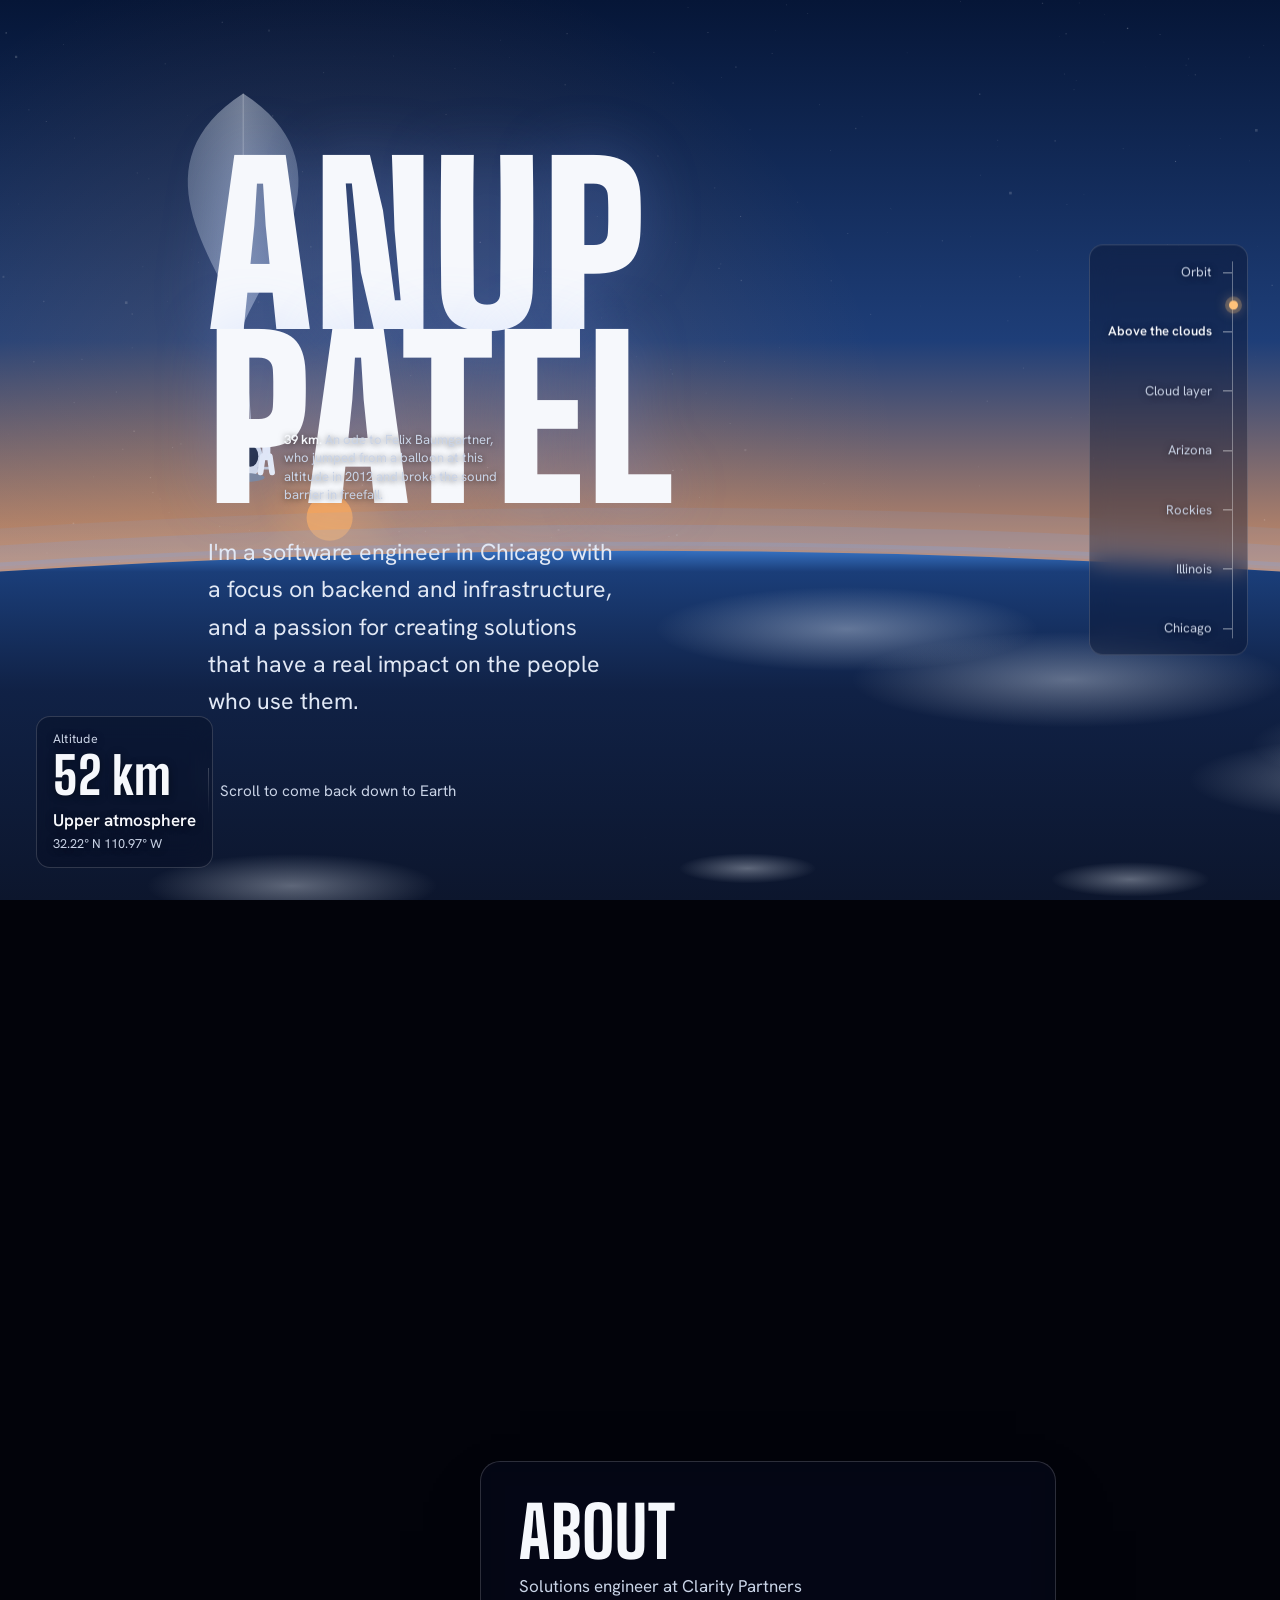
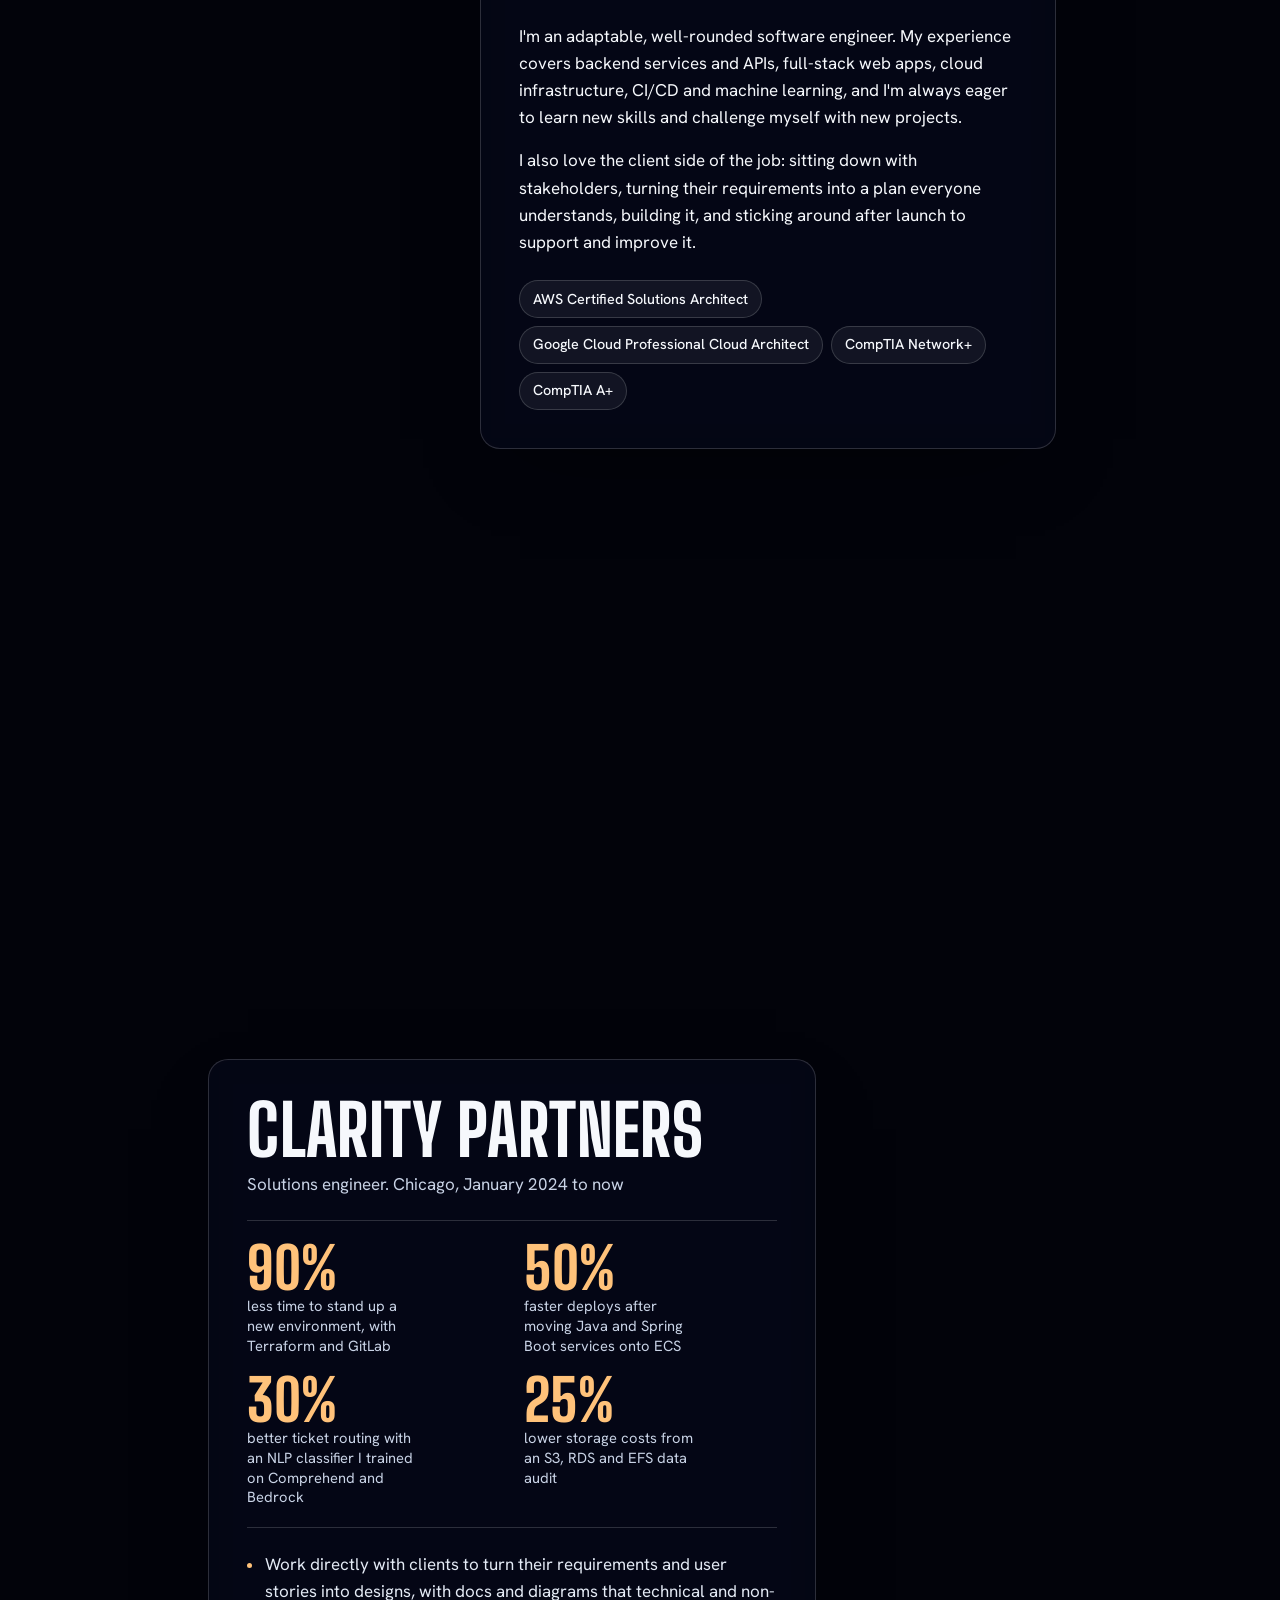
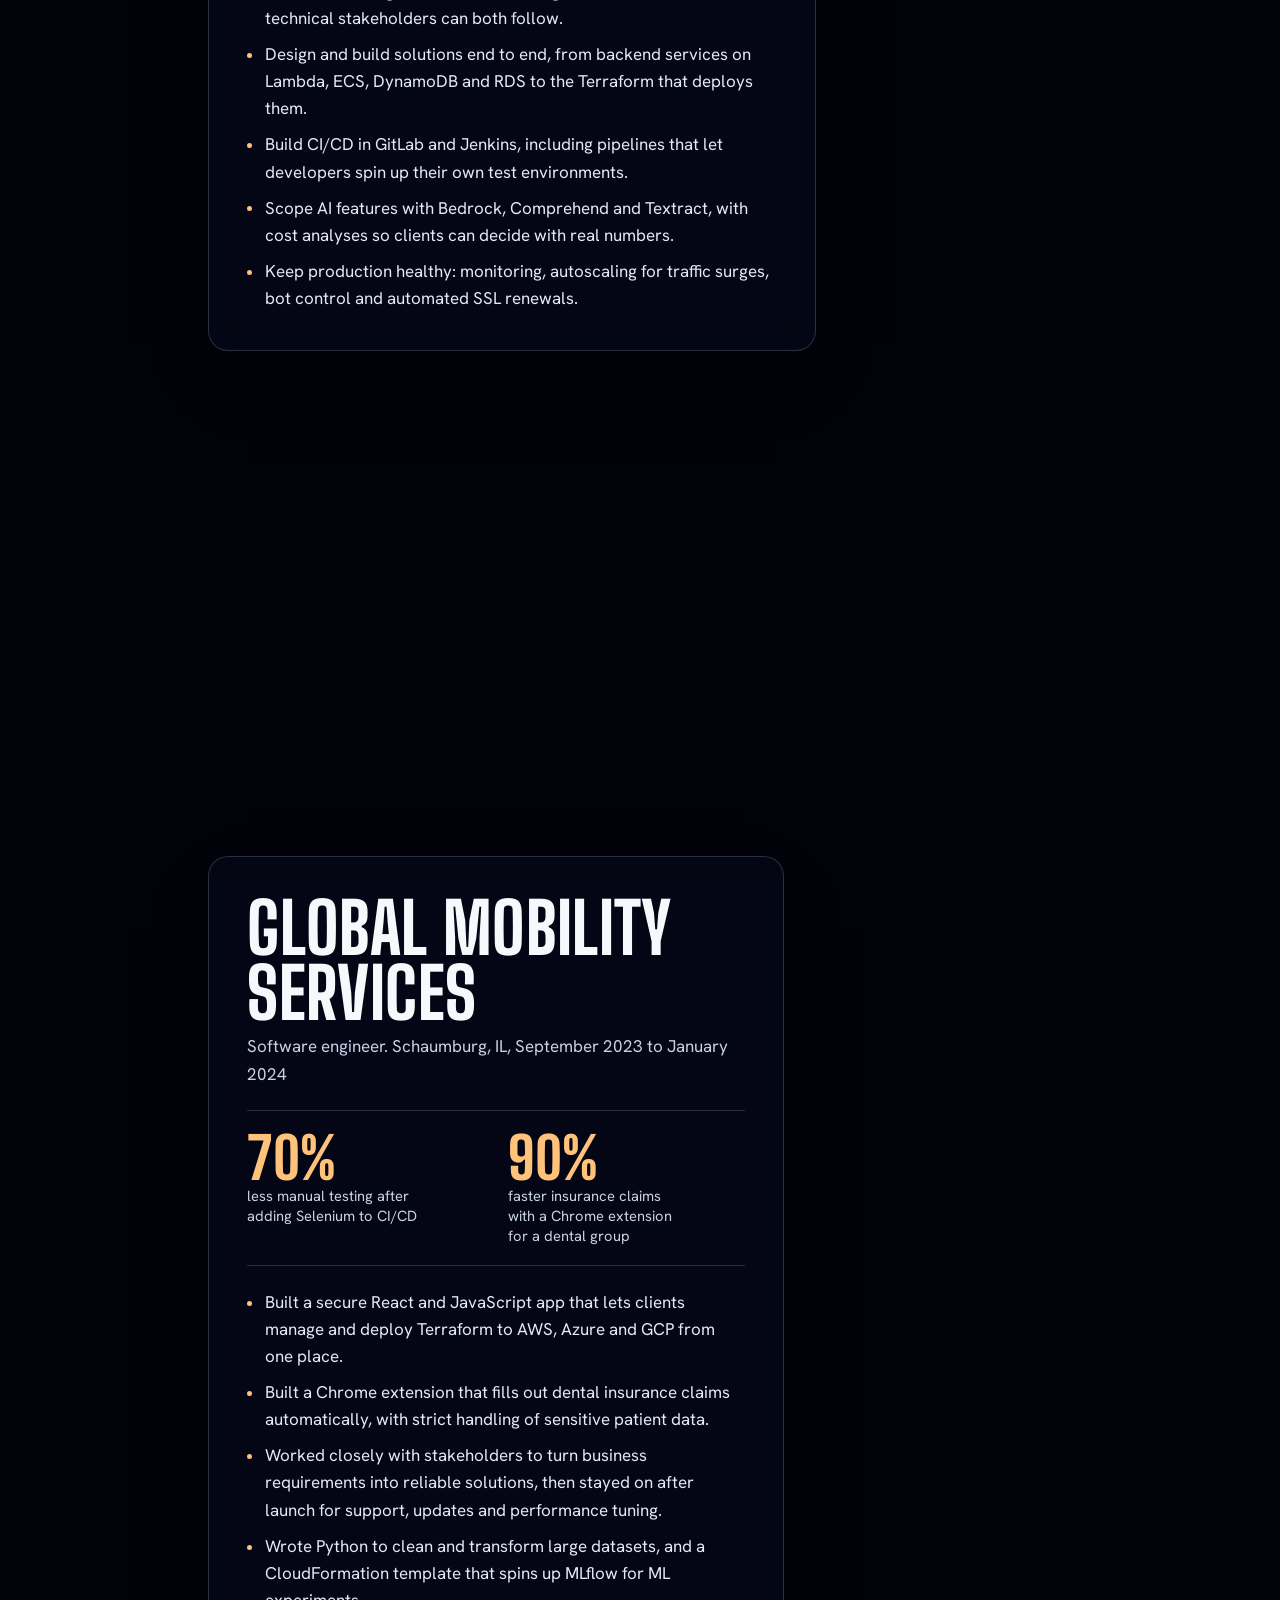
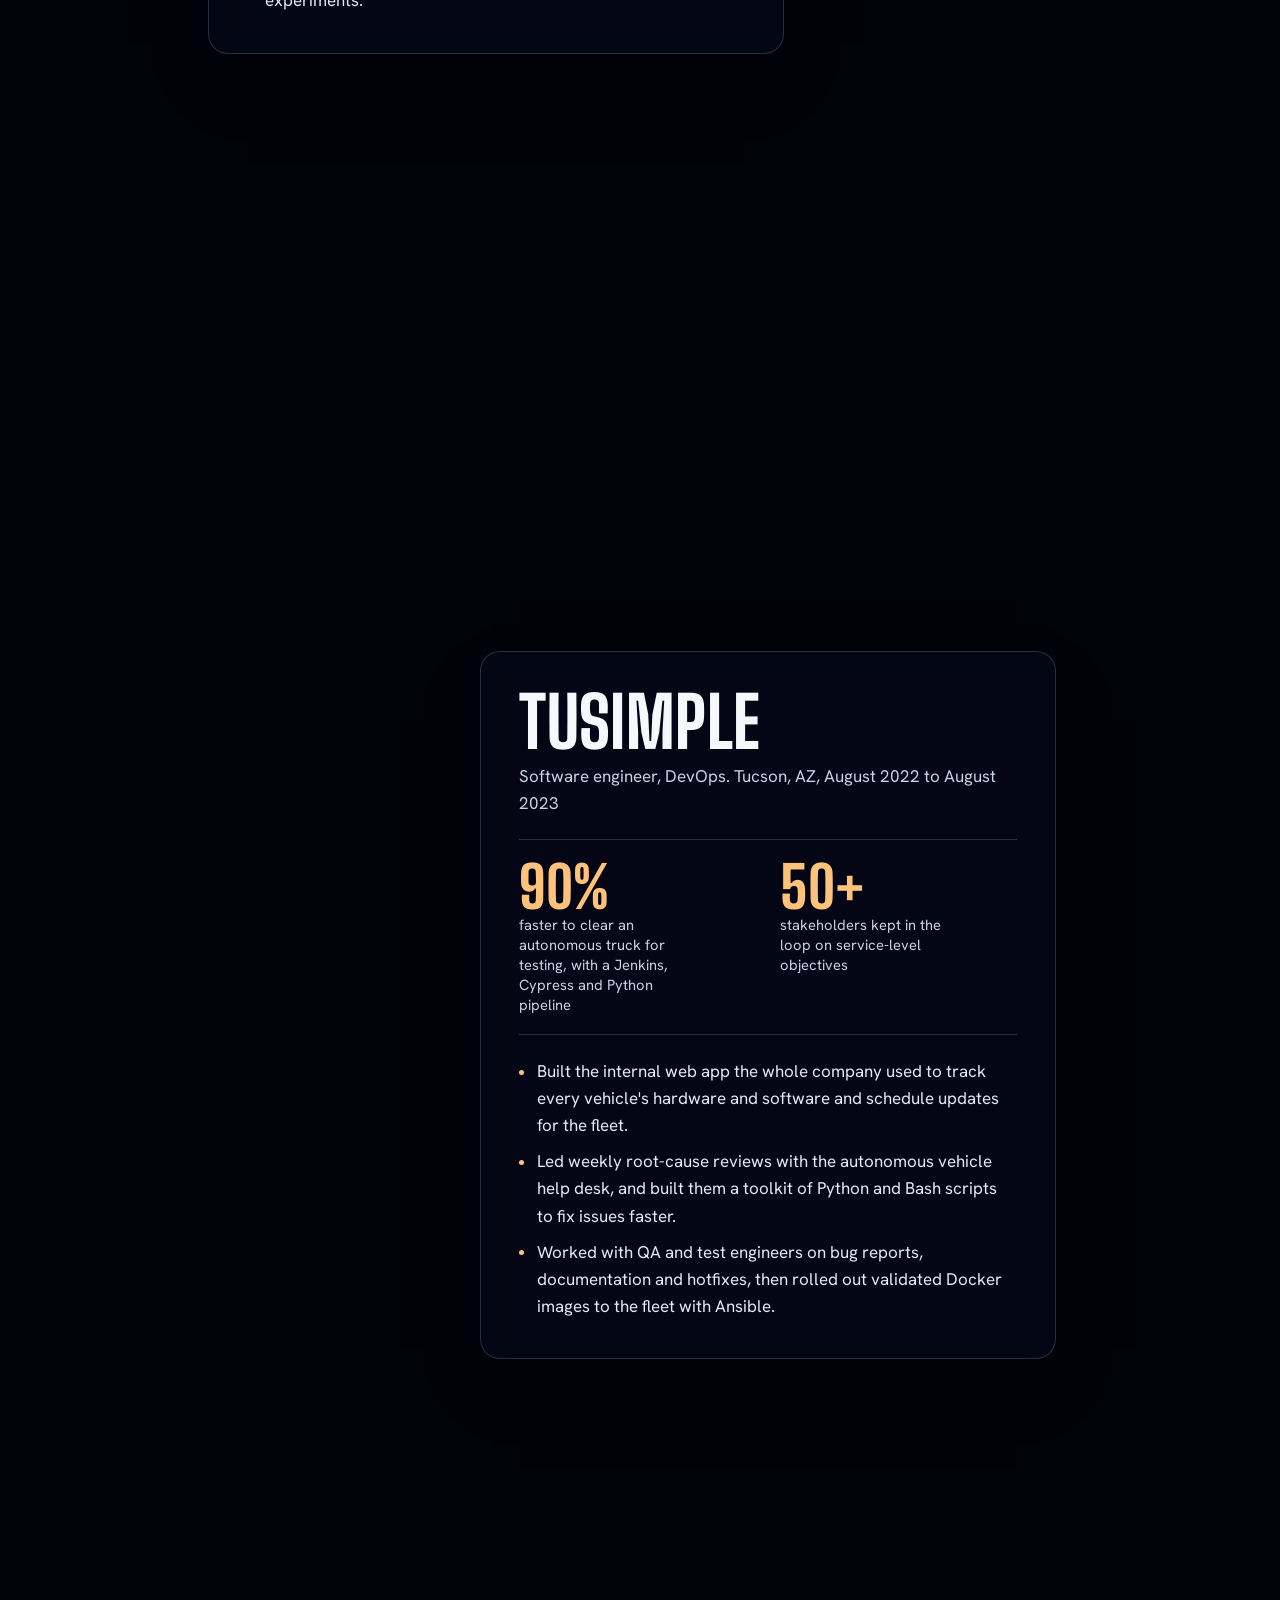
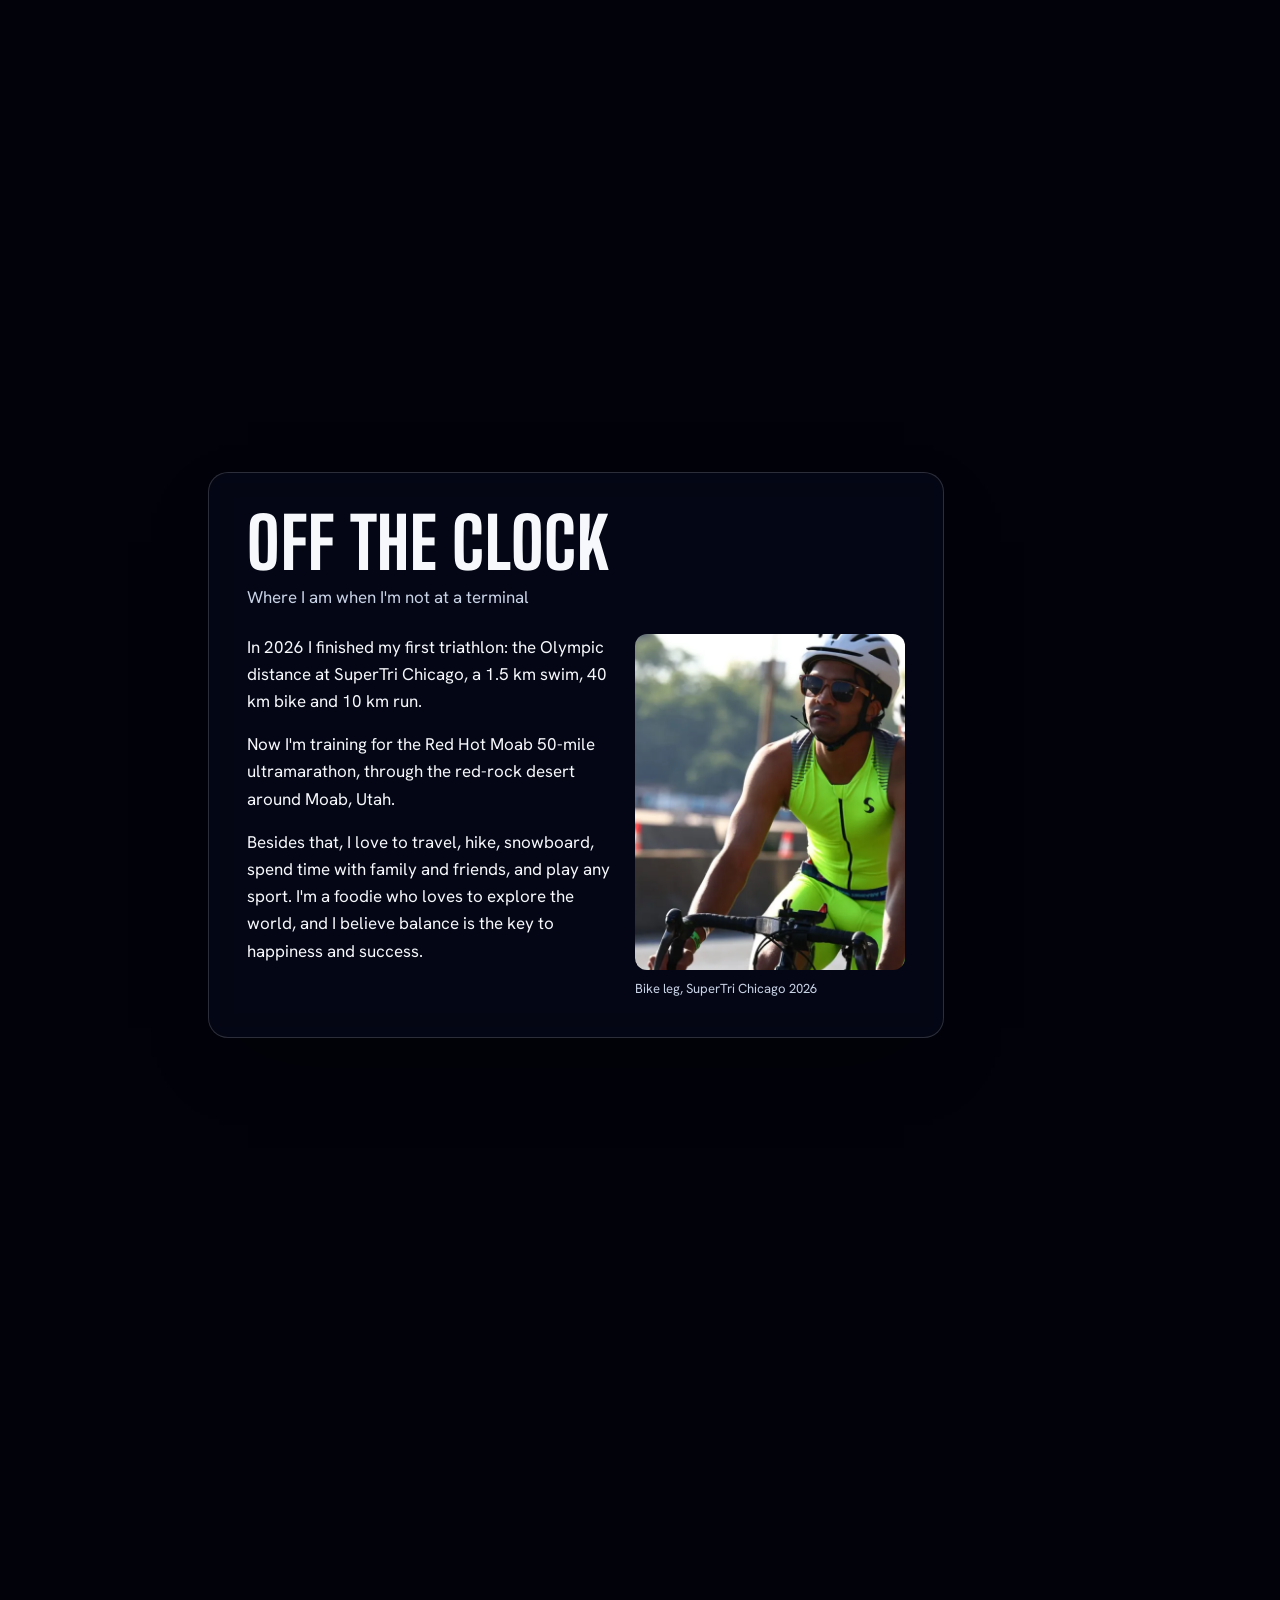
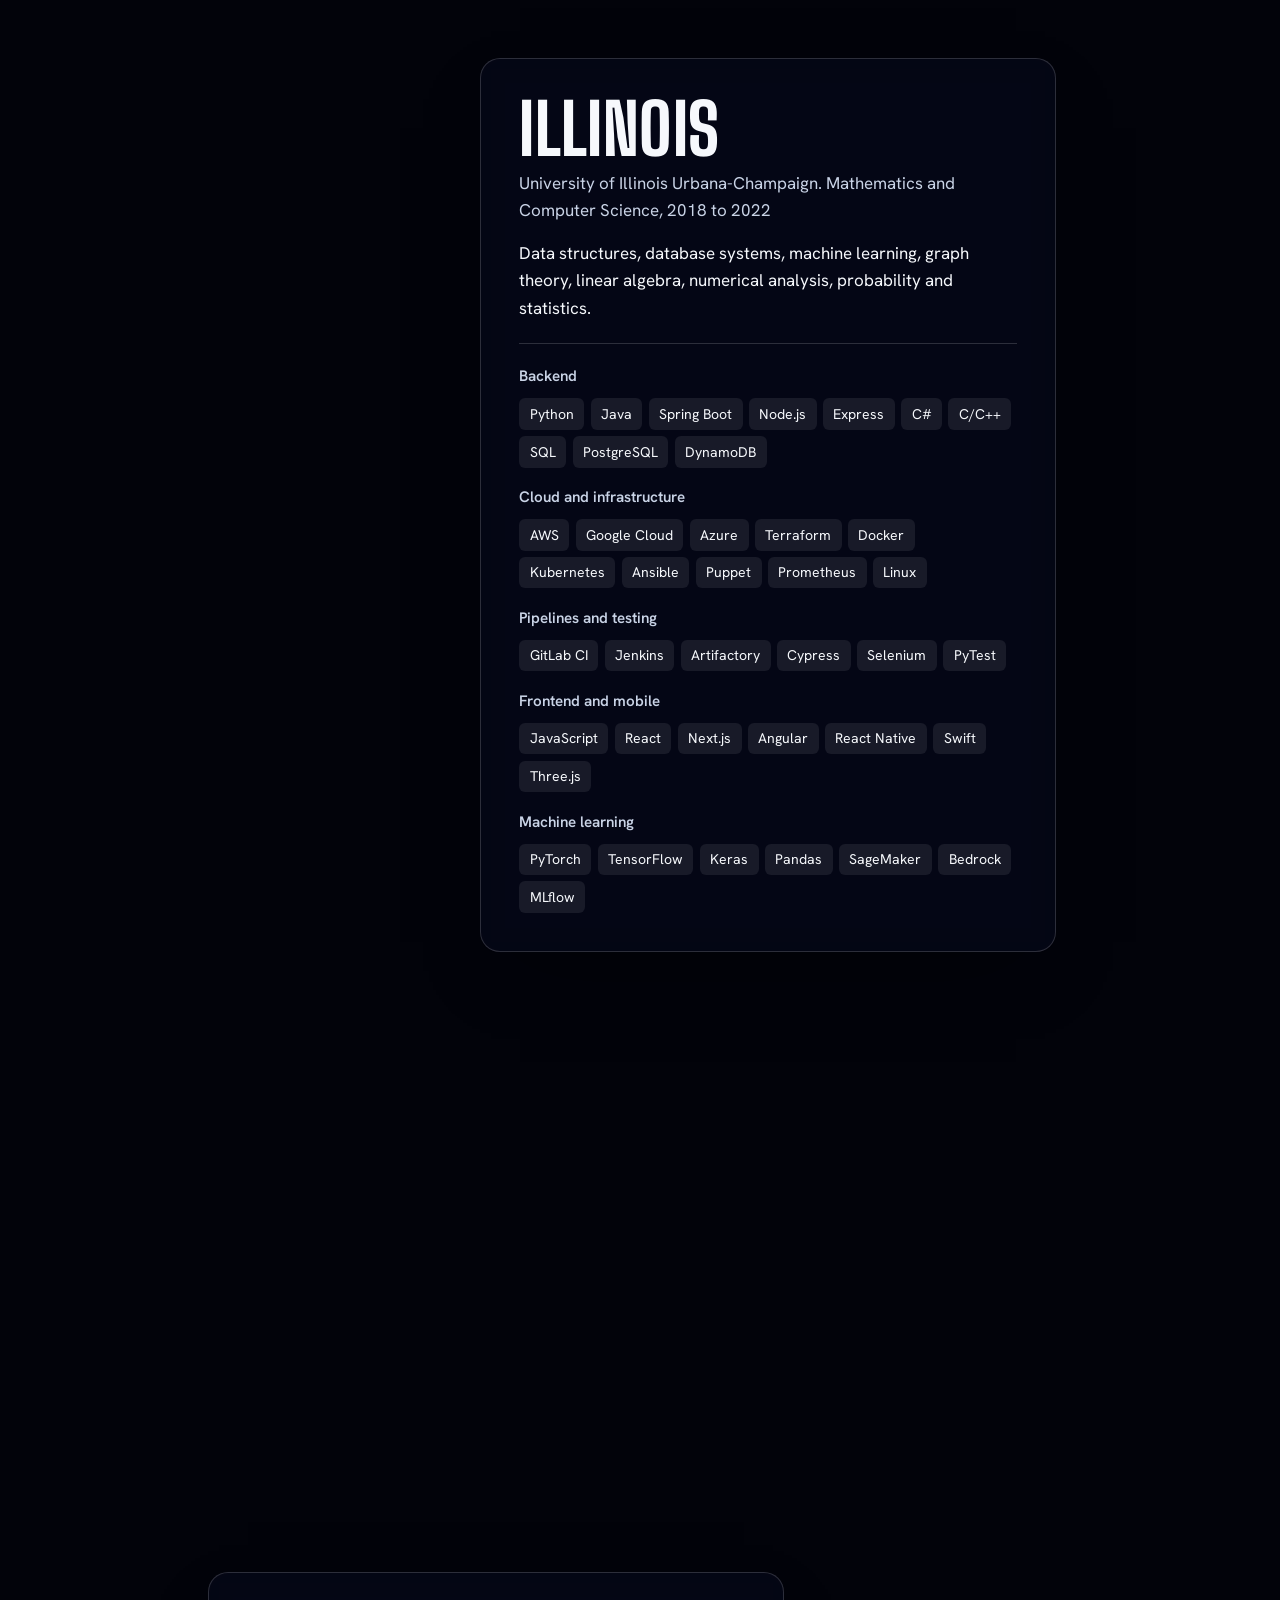
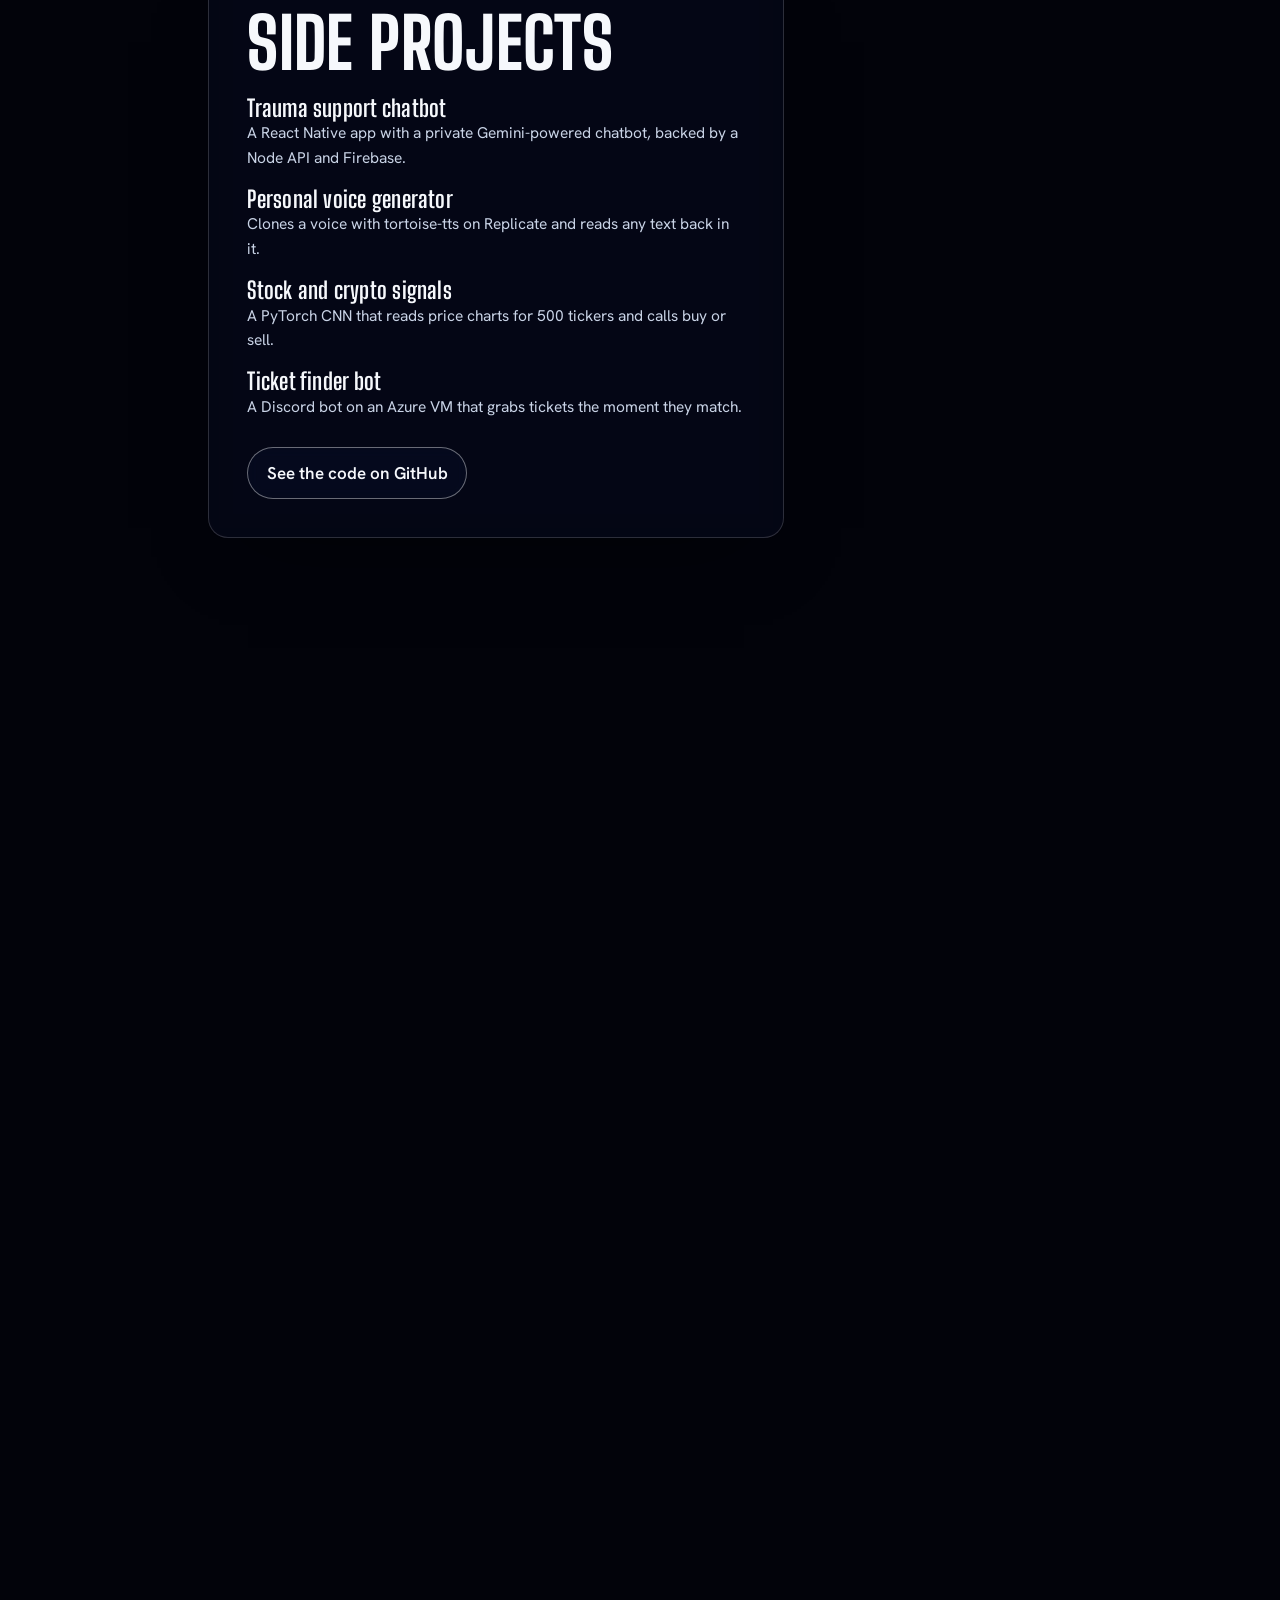
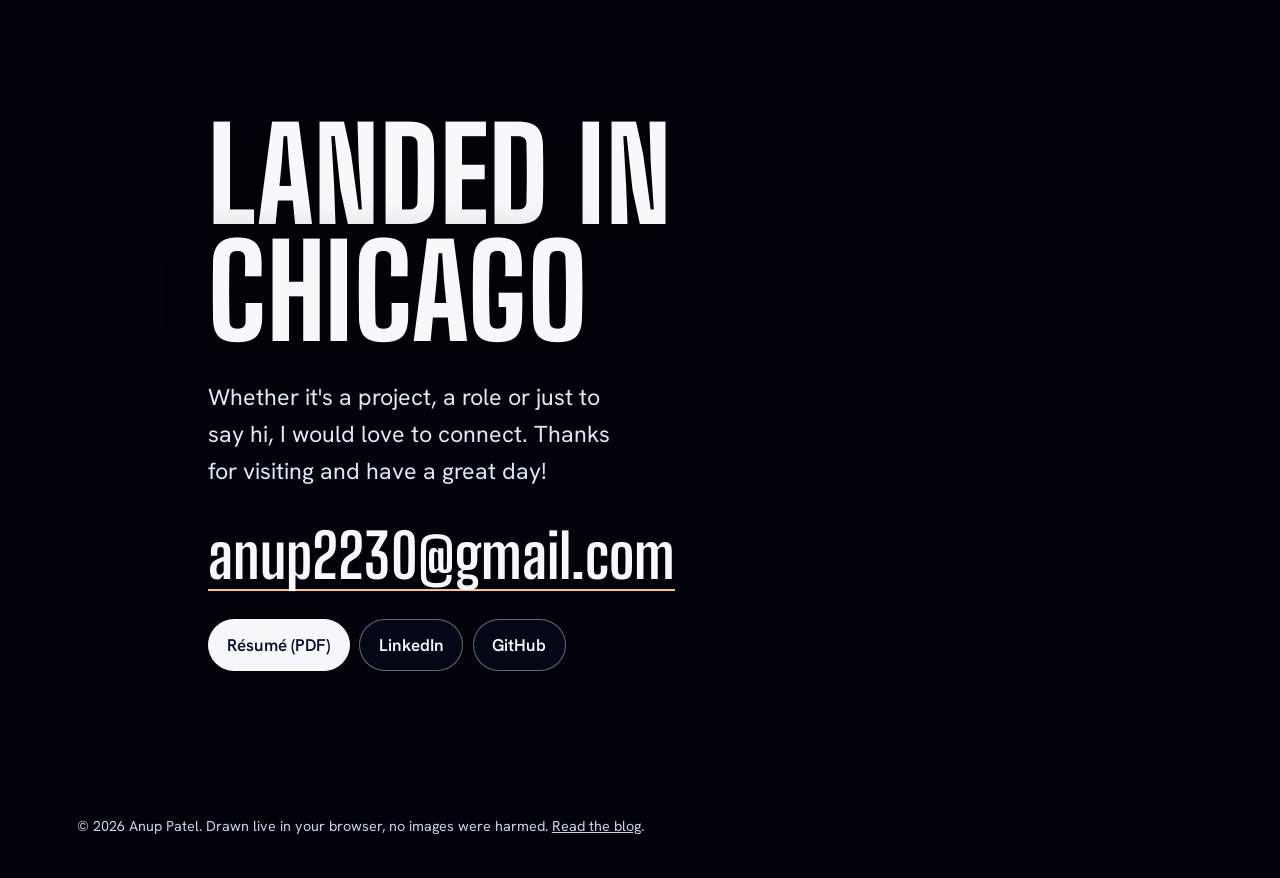
==== commit 4b4e5b84: "Add a black hole in space that leads to a new blog page Co-Authored-By: Claude Opus 5.5 <noreply@ant" ====
--- a/index.html
+++ b/index.html
@@ -23,6 +23,13 @@
 #sky{position:fixed;inset:0;width:100%;height:100lvh;display:block;z-index:0}
 
 /* ---------- HUD: altitude + position ---------- */
+.bh-link{position:fixed;left:0;top:0;z-index:4;width:84px;height:84px;margin:-42px 0 0 -42px;border-radius:50%;opacity:0;pointer-events:none;cursor:pointer}
+.bh-link.live{pointer-events:auto}
+.bh-link span{position:absolute;left:50%;top:100%;transform:translate(-50%,4px);white-space:nowrap;font-size:.8rem;font-weight:600;color:var(--white);
+  background:rgba(7,13,34,.7);border:1px solid var(--edge);padding:.2rem .55rem;border-radius:999px;opacity:0;transition:opacity .2s}
+.bh-link:hover span,.bh-link:focus-visible span{opacity:1}
+.bh-link.live{opacity:1}
+.bh-fall{position:fixed;inset:0;z-index:100;pointer-events:none;background:radial-gradient(circle at var(--x) var(--y),#000 0,#000 var(--r),rgba(0,0,0,0) calc(var(--r) * 1.6));--r:0px}
 .tri-label{
   position:fixed;left:0;top:0;z-index:3;max-width:14rem;text-align:right;font-size:.82rem;line-height:1.4;color:var(--soft);
   pointer-events:none;opacity:0;transition:opacity .4s;text-shadow:0 1px 6px rgba(0,0,0,.6)
@@ -128,6 +135,7 @@
 <body>
 <canvas id="sky" aria-hidden="true"></canvas>
 
+<a class="bh-link" id="bhLink" href="blog.html" aria-label="Blog"><span>Fall into the blog</span></a>
 <p class="tri-label jump-label" id="jumpLabel"><b>39 km.</b> An ode to Felix Baumgartner, who jumped from a balloon at this altitude in 2012 and broke the sound barrier in freefall.</p>
 <p class="tri-label" id="triLabel"><b>A three-body system, simulated live with real gravity.</b> A nod to The Three-Body Problem by Liu Cixin, which I'm reading now.</p>
 
@@ -285,7 +293,7 @@
     </div>
   </section>
 </main>
-<footer>© 2026 Anup Patel. Drawn live in your browser, no images were harmed.</footer>
+<footer>© 2026 Anup Patel. Drawn live in your browser, no images were harmed. <a href="blog.html">Read the blog</a>.</footer>
 
 <script>
 (() => {
@@ -748,6 +756,60 @@
   if (visitors.comet) drawComet(visitors.comet, t, vis);
   if (visitors.ufo) drawUfo(visitors.ufo, t, vis);
 }
+
+/* ---------- a small black hole that leads to the blog ---------- */
+const bhLink = document.getElementById('bhLink');
+let bhHover = false, bhFalling = 0;
+bhLink.addEventListener('pointerenter', () => bhHover = true);
+bhLink.addEventListener('pointerleave', () => bhHover = false);
+function bhPos(p) { return W > 900 ? [W * .775, H * .6 - p * H * 1.4] : [W * .82, H * .5 - p * H * 1.4]; }
+function drawBlackHole(p, t) {
+  const vis = 1 - smooth(.06, .12, p);
+  const [x, y] = bhPos(p);
+  bhLink.classList.toggle('live', vis > .5);
+  bhLink.style.transform = `translate(${x}px,${y}px)`;
+  if (vis <= 0) return;
+  const k = clamp(W / 1440, .75, 1.15) * (bhHover ? 1.25 : 1) * (1 + bhFalling * 6), spin = reduce ? 0 : t / 900;
+  ctx.save(); ctx.globalAlpha = vis; ctx.translate(x, y);
+  // faint lensing halo
+  const halo = ctx.createRadialGradient(0, 0, 10 * k, 0, 0, 60 * k);
+  halo.addColorStop(0, 'rgba(255,170,90,.18)'); halo.addColorStop(1, 'rgba(255,170,90,0)');
+  ctx.fillStyle = halo; ctx.beginPath(); ctx.arc(0, 0, 60 * k, 0, 7); ctx.fill();
+  // accretion disk, back half (bent over the top by gravity)
+  const disk = (front) => {
+    for (let i = 0; i < 60; i++) {
+      const a = spin + i / 60 * Math.PI * 2, r = (26 + (i % 5) * 3.2) * k;
+      const sx = Math.cos(a) * r, sy = Math.sin(a) * r * .28;
+      if ((sy > 0) !== front) continue;
+      const hot = .5 + .5 * Math.cos(a - spin * 0 - Math.PI);       // the side spinning toward you glows hotter
+      ctx.fillStyle = `rgba(255,${150 + hot * 90 | 0},${80 + hot * 120 | 0},${.35 + hot * .55})`;
+      ctx.beginPath(); ctx.arc(sx, sy, (1.4 + hot * 1.4) * k, 0, 7); ctx.fill();
+    }
+  };
+  ctx.strokeStyle = 'rgba(255,200,140,.55)'; ctx.lineWidth = 3 * k;  // lensed image of the far side, arcing over the top
+  ctx.beginPath(); ctx.ellipse(0, 0, 22 * k, 20 * k, 0, Math.PI * 1.05, Math.PI * 1.95); ctx.stroke();
+  disk(false);
+  // event horizon and photon ring
+  ctx.fillStyle = '#000'; ctx.beginPath(); ctx.arc(0, 0, 14 * k, 0, 7); ctx.fill();
+  ctx.strokeStyle = 'rgba(255,236,200,.9)'; ctx.lineWidth = 1.4 * k; ctx.beginPath(); ctx.arc(0, 0, 15 * k, 0, 7); ctx.stroke();
+  disk(true);
+  ctx.restore();
+}
+bhLink.addEventListener('click', e => {
+  if (reduce) return;                                   // plain link when motion is reduced
+  e.preventDefault();
+  const [x, y] = bhPos(p), veil = document.createElement('div');
+  veil.className = 'bh-fall'; veil.style.setProperty('--x', x + 'px'); veil.style.setProperty('--y', y + 'px');
+  document.body.append(veil);
+  const t0 = performance.now(), span = Math.hypot(W, H) * 1.2;
+  (function fall(now) {
+    const f = Math.min(1, (now - t0) / 900);
+    bhFalling = f * f;
+    veil.style.setProperty('--r', (14 + f * f * f * span) + 'px');
+    if (f < 1) requestAnimationFrame(fall);
+    else { try { sessionStorage.setItem('fellIn', '1'); } catch (_) {} location.href = bhLink.href; }
+  })(t0);
+});
 
 function drawStars(p, t) {
   const a = (1 - smooth(.1, .22, p)) + smooth(.86, .95, p) * .55;
@@ -1819,6 +1881,7 @@
   drawTriple(p, t);
   drawSatellites(p, t);
   drawVisitors(p, t);
+  drawBlackHole(p, t);
   drawSun(p);
   drawEarth(p);
   drawClouds(p, t, 'back');
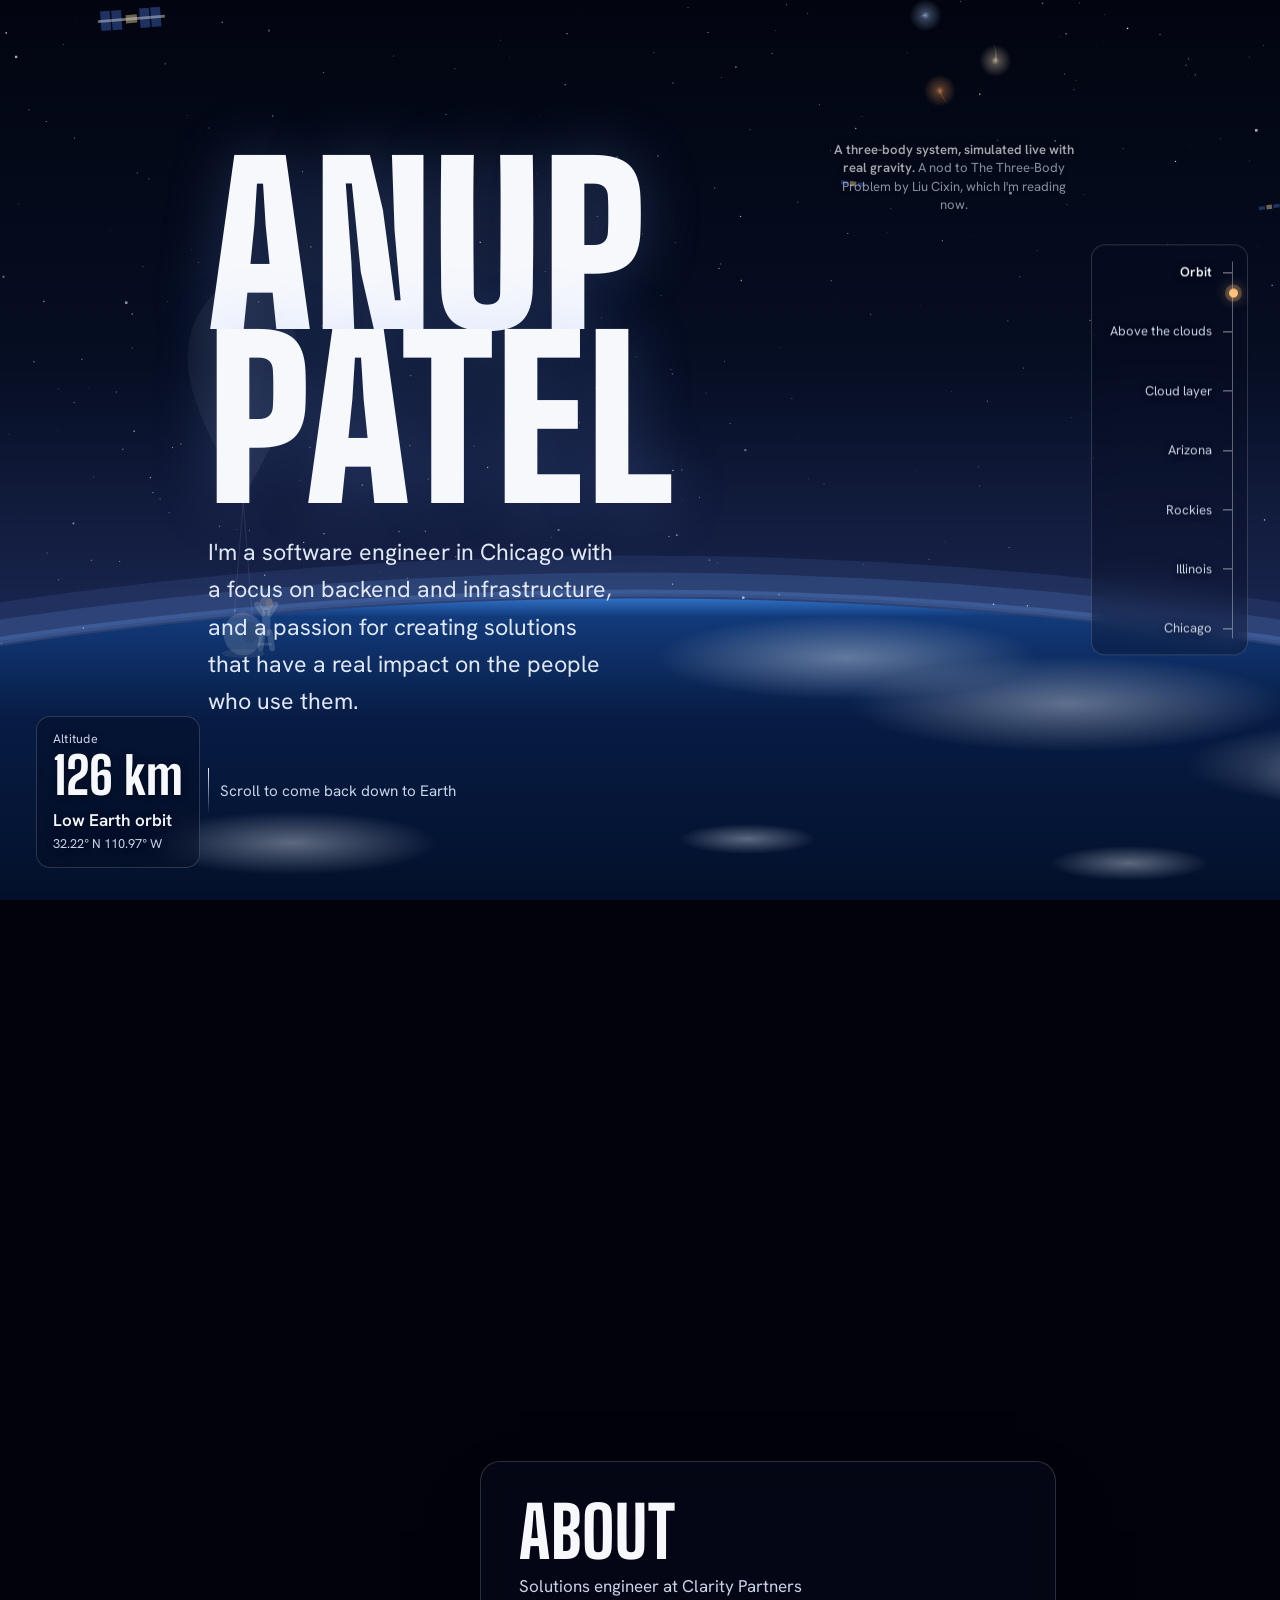
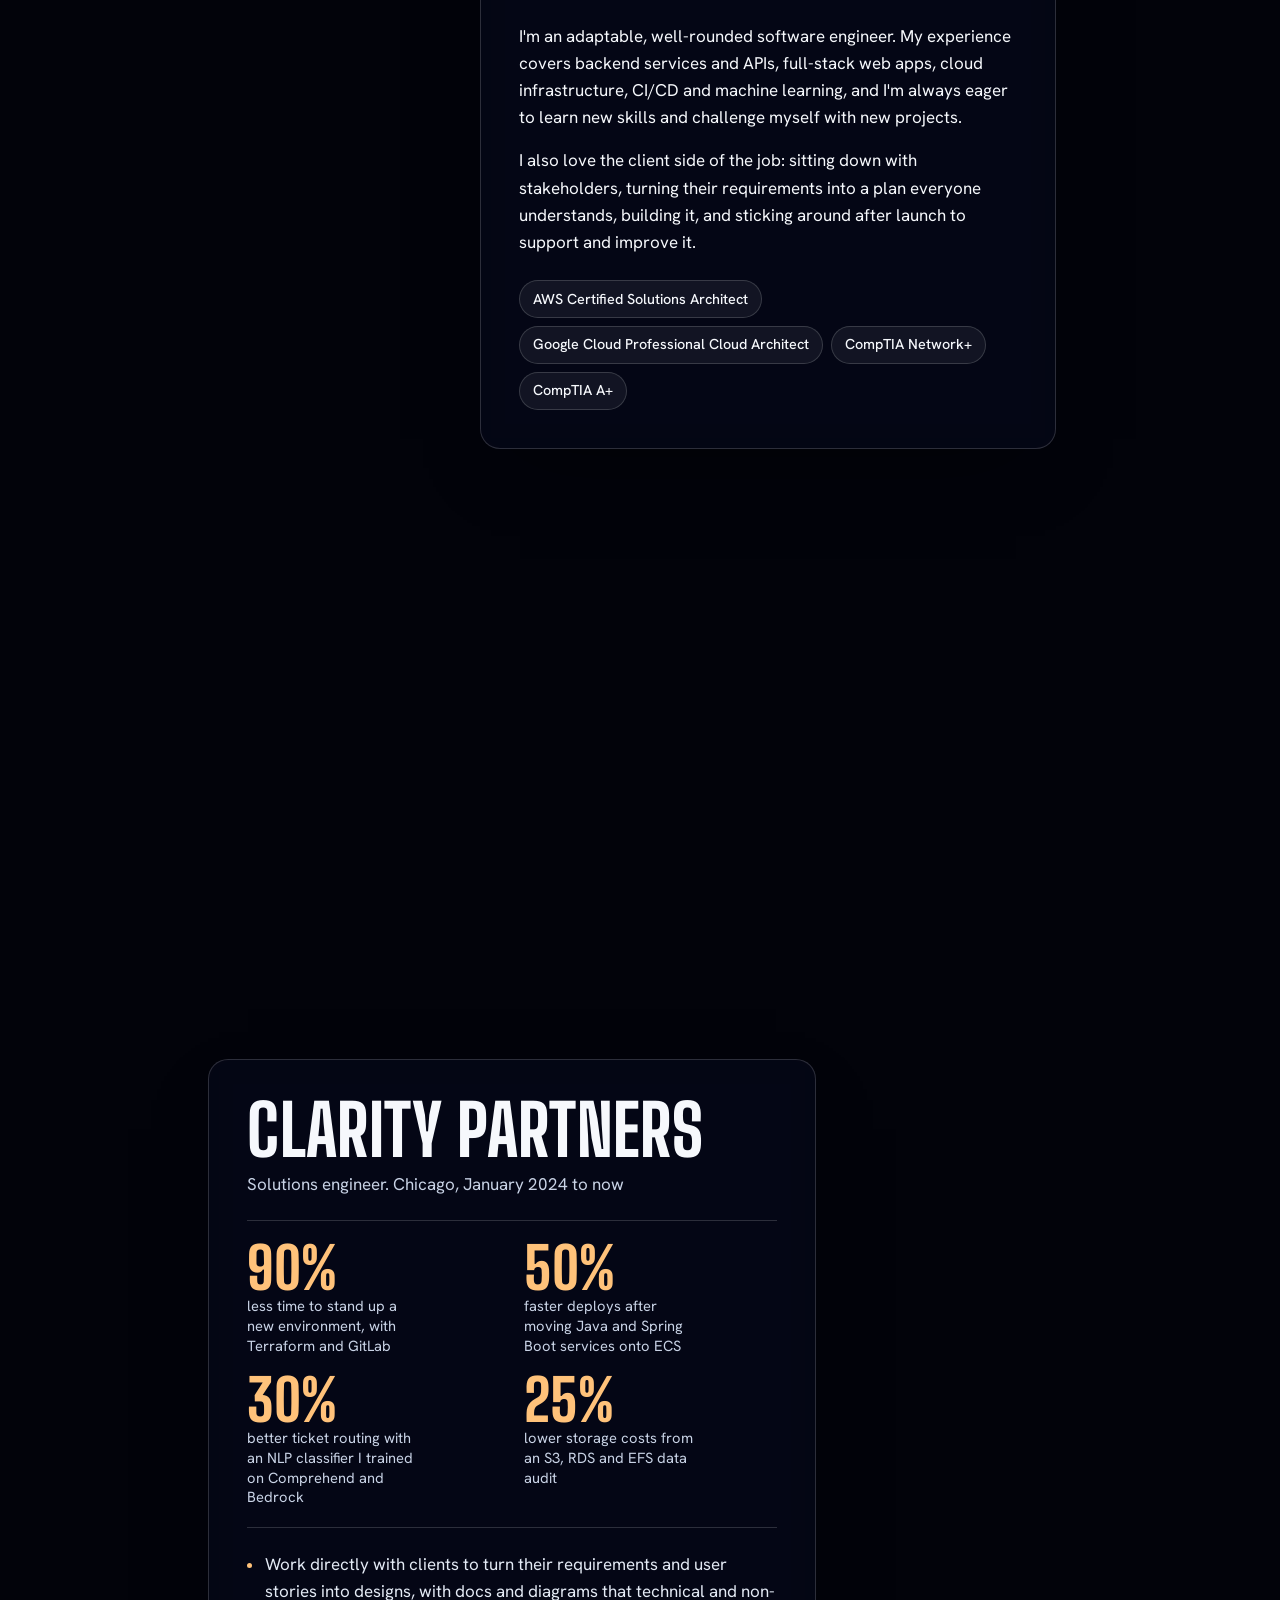
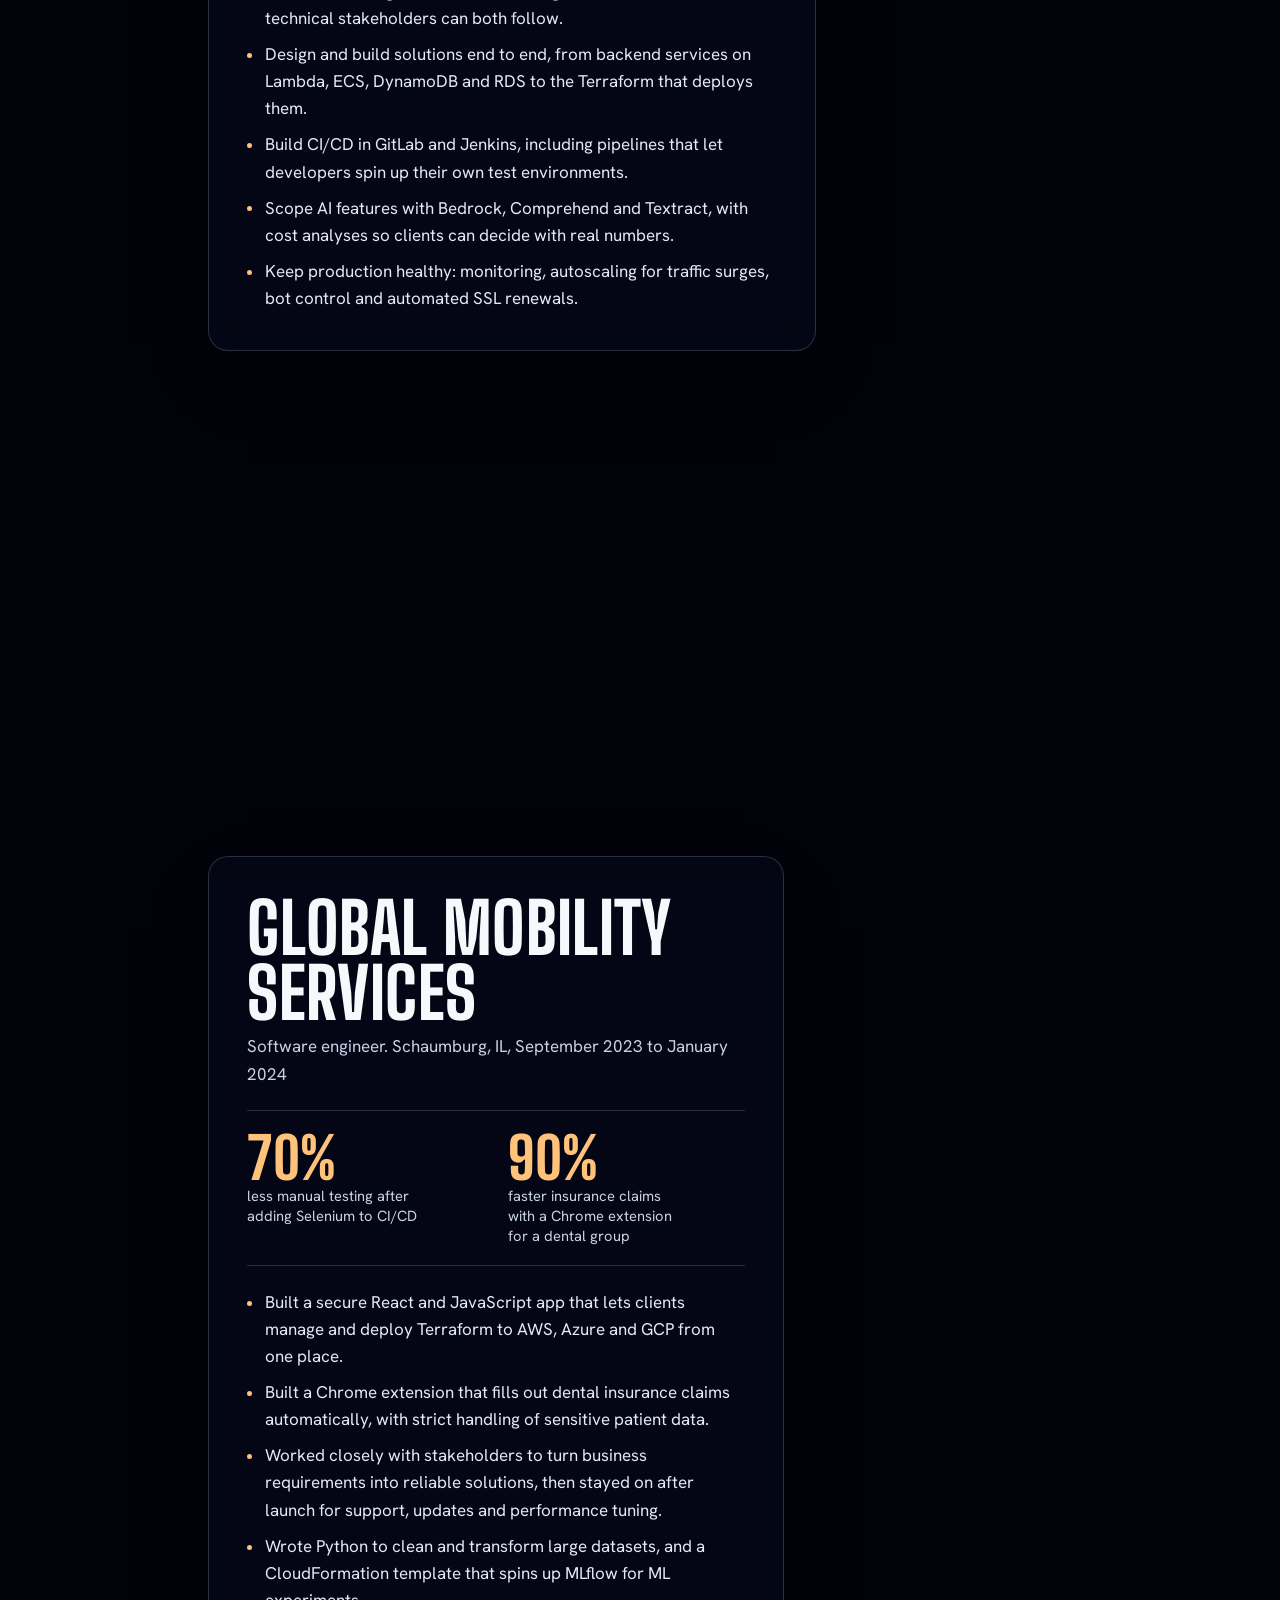
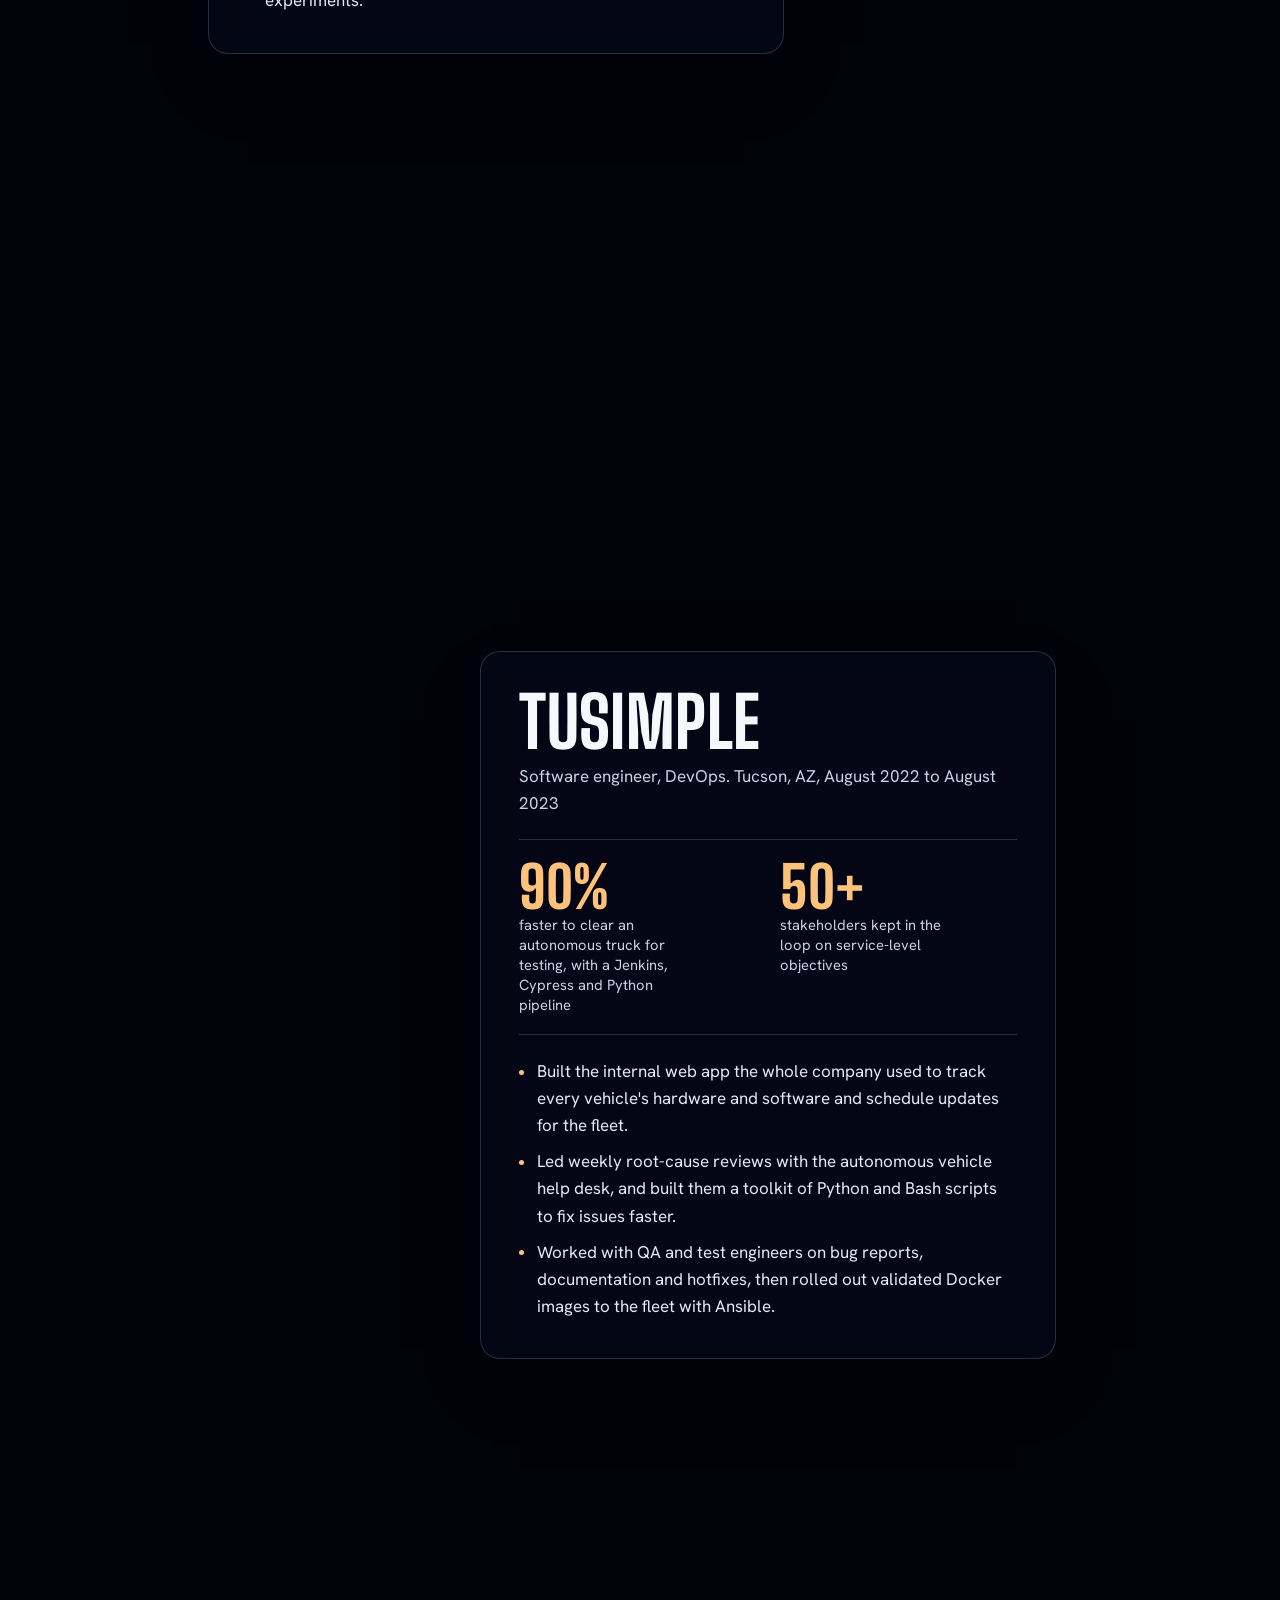
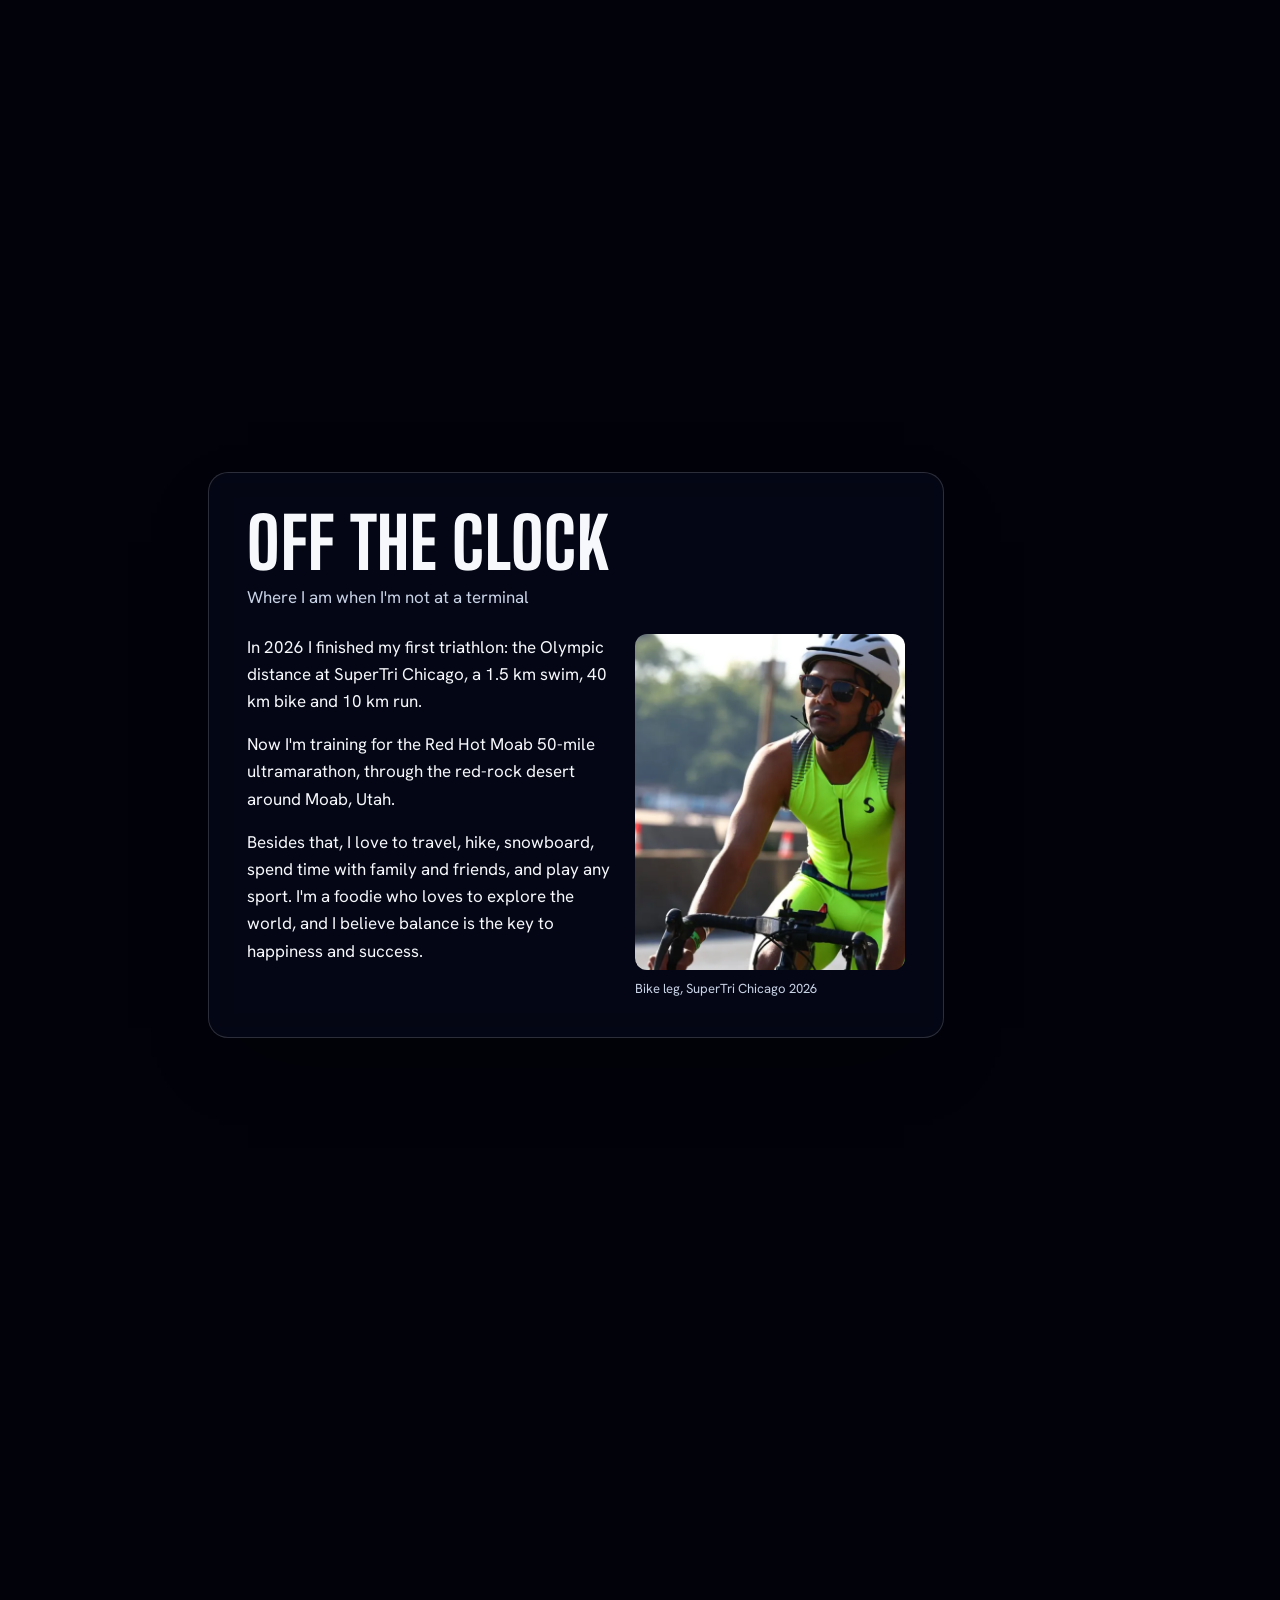
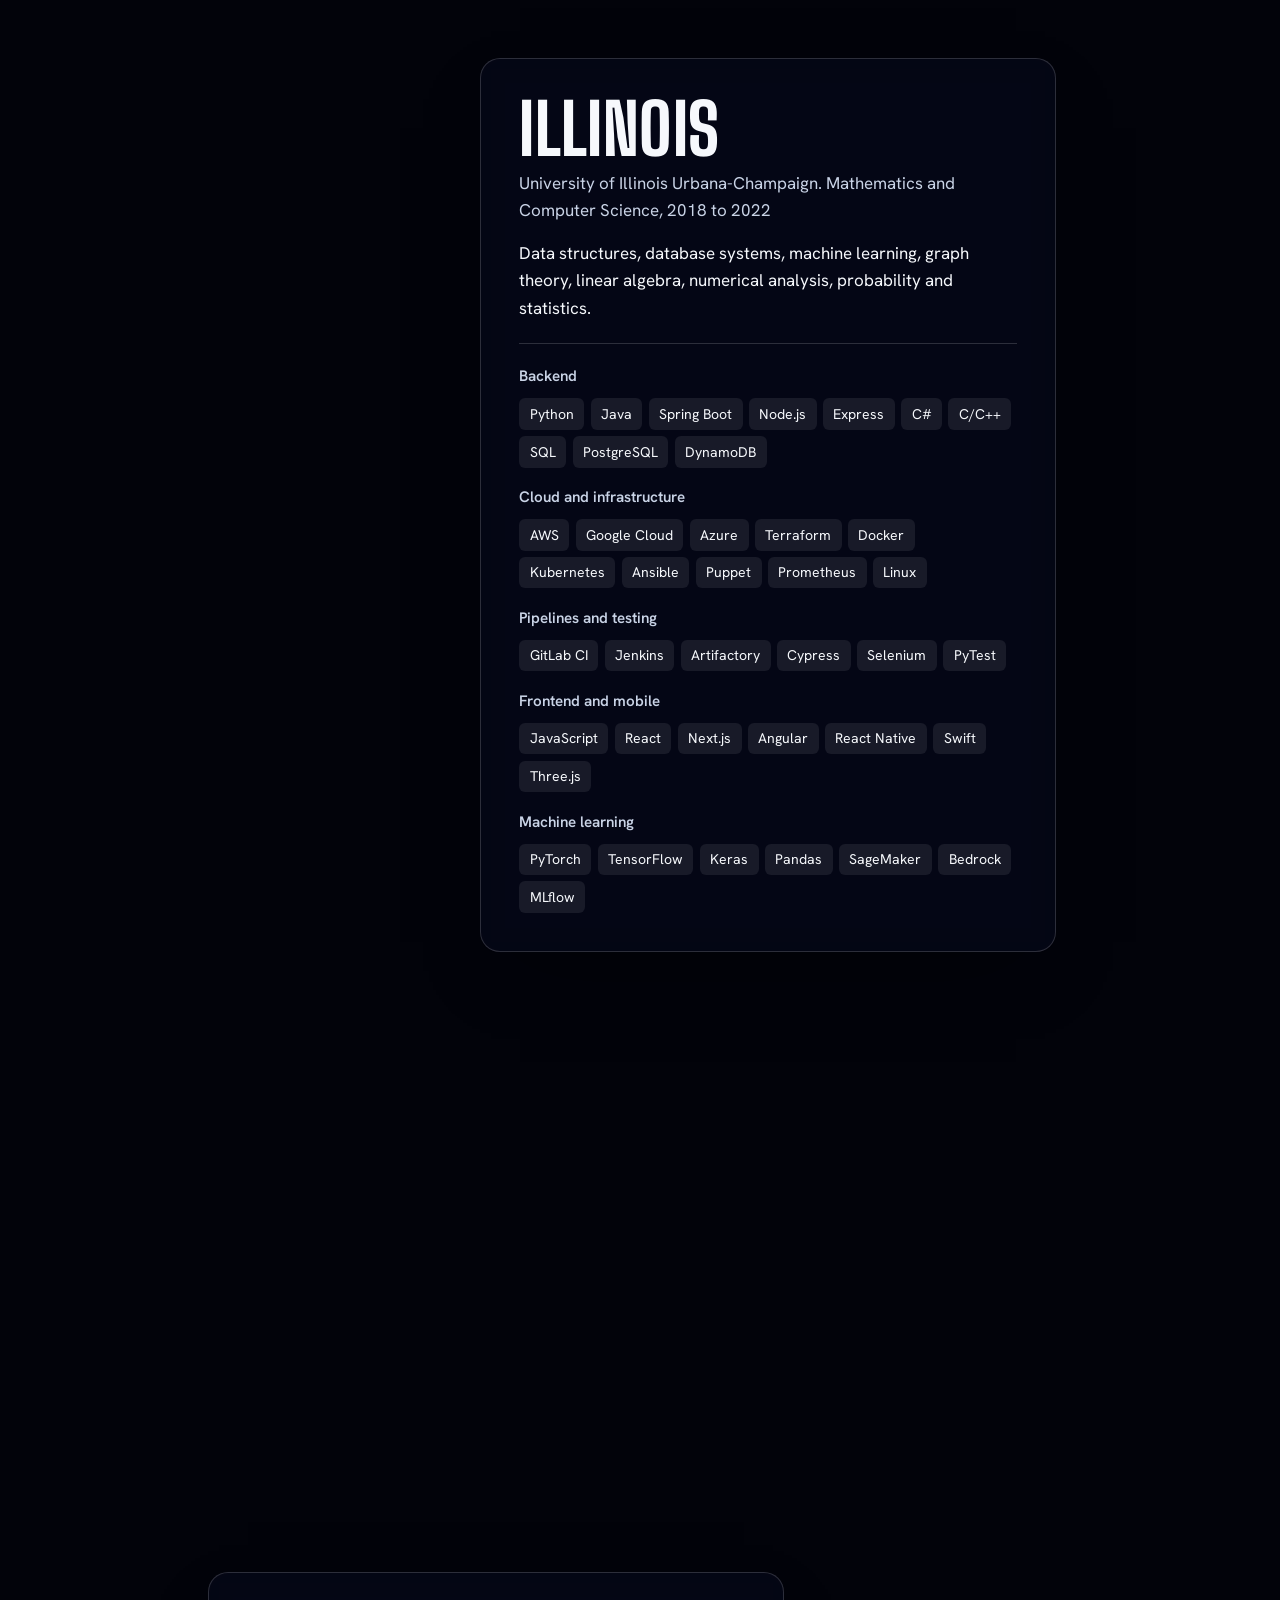
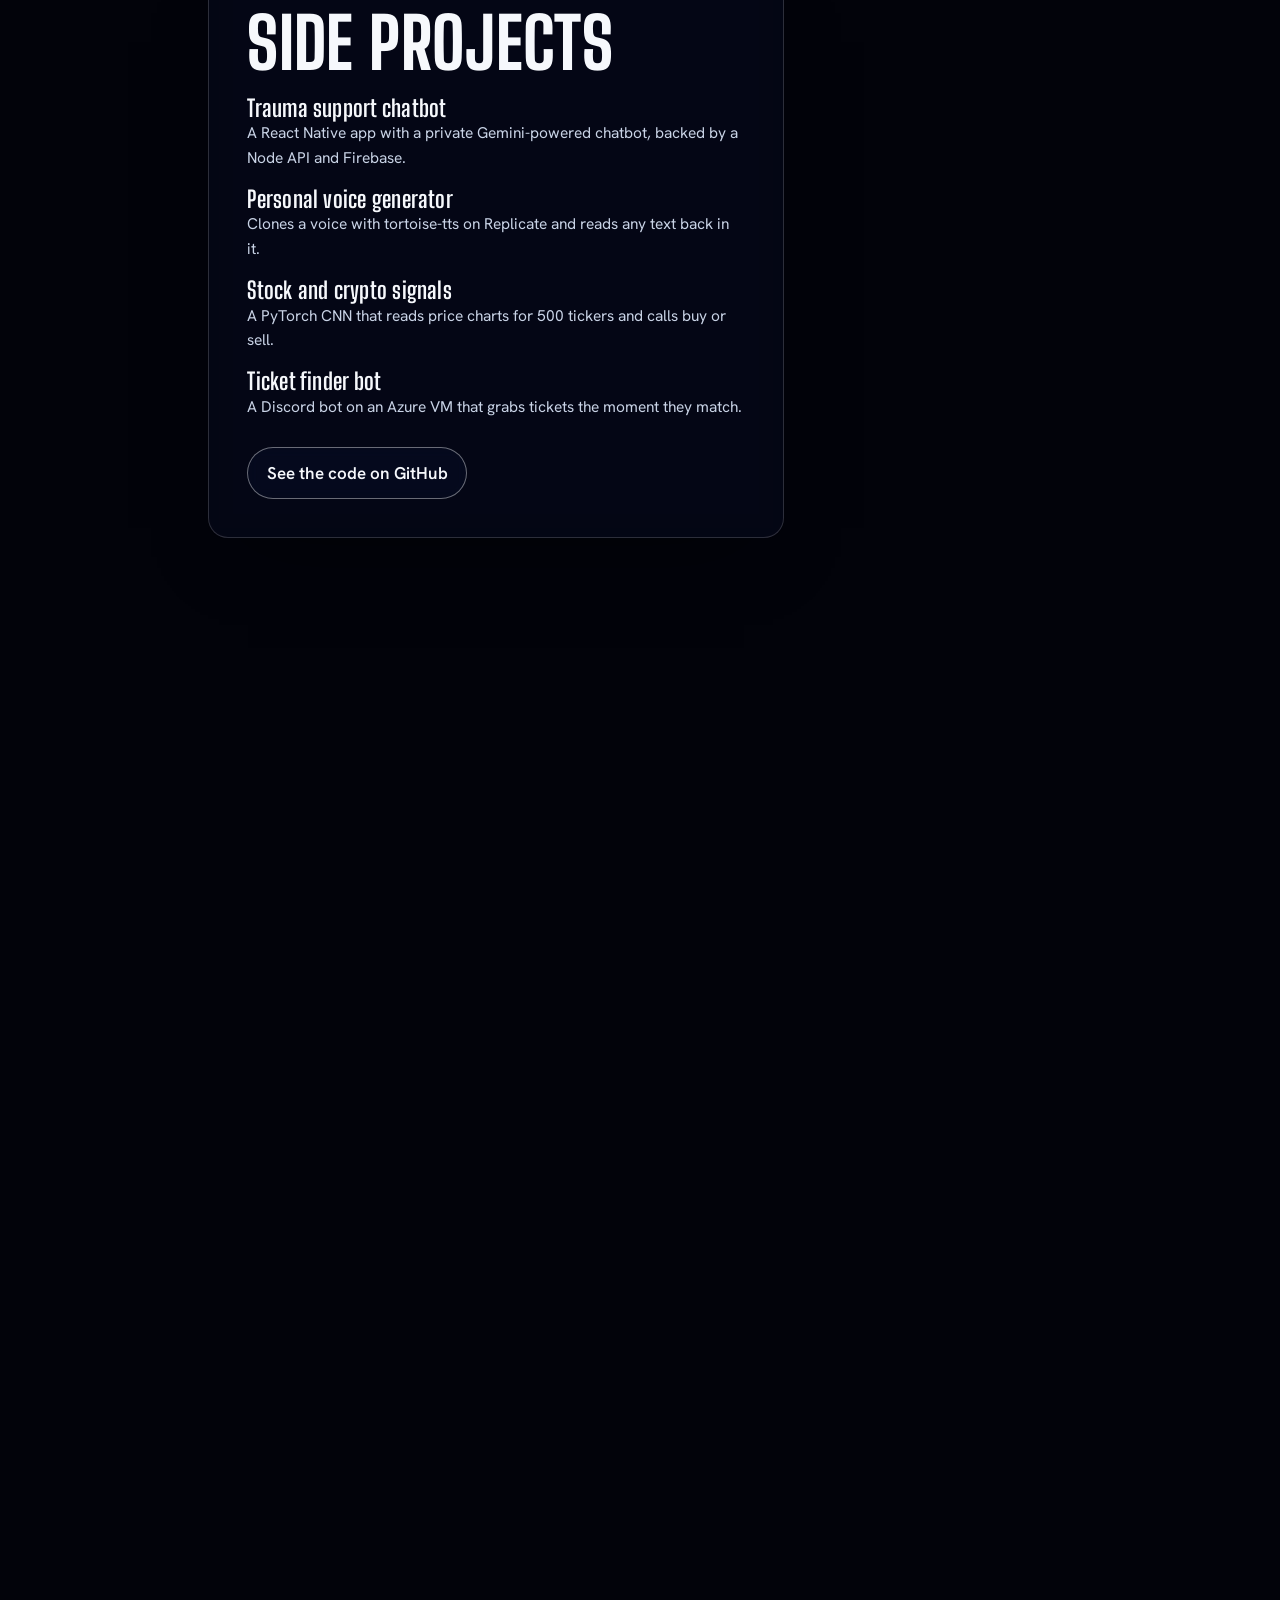
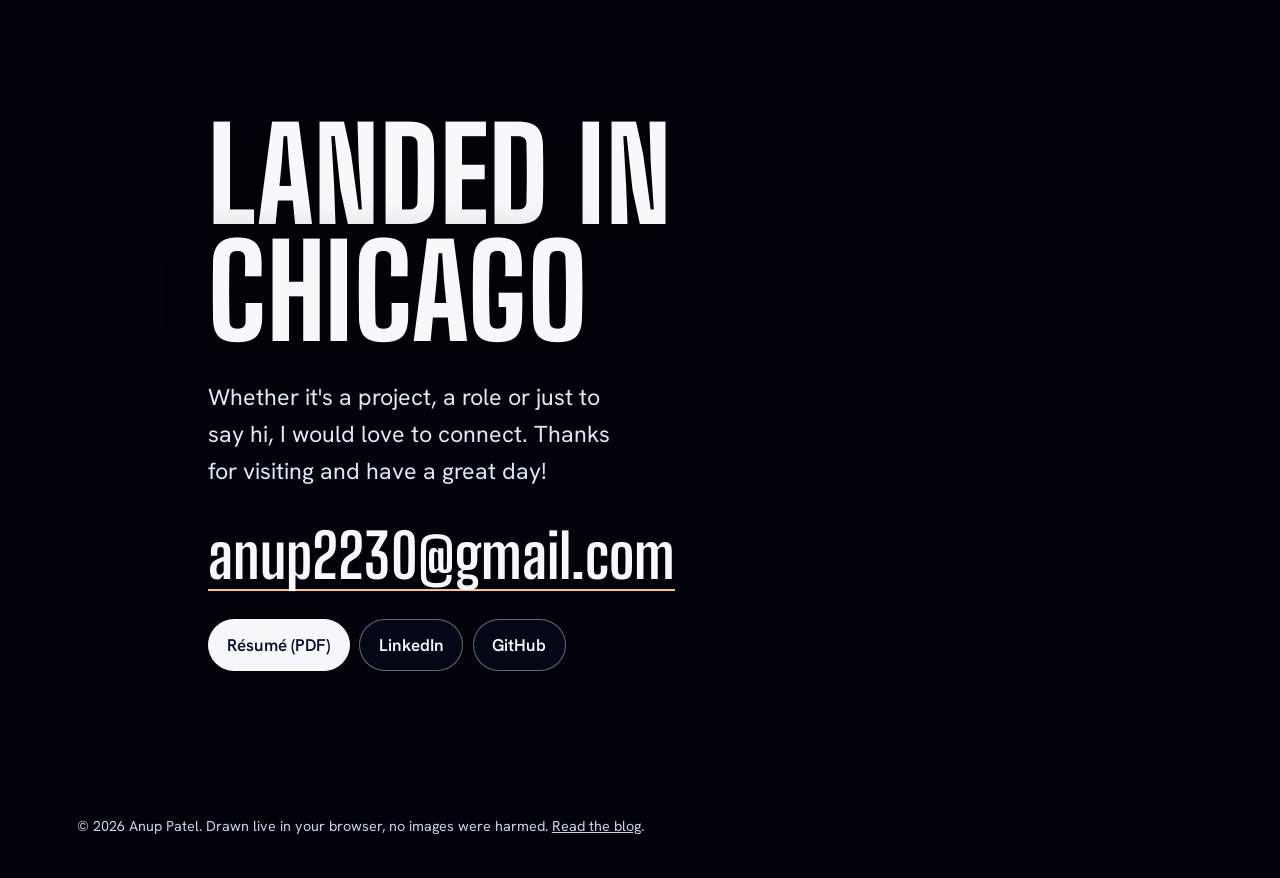
==== commit 86c5957f: "Move the black hole to the top right; nudge the three-body system down and left Co-Authored-By: Clau" ====
--- a/index.html
+++ b/index.html
@@ -31,7 +31,7 @@
 .bh-link.live{opacity:1}
 .bh-fall{position:fixed;inset:0;z-index:100;pointer-events:none;background:radial-gradient(circle at var(--x) var(--y),#000 0,#000 var(--r),rgba(0,0,0,0) calc(var(--r) * 1.6));--r:0px}
 .tri-label{
-  position:fixed;left:0;top:0;z-index:3;max-width:14rem;text-align:right;font-size:.82rem;line-height:1.4;color:var(--soft);
+  position:fixed;left:0;top:0;z-index:3;max-width:15rem;text-align:center;font-size:.82rem;line-height:1.4;color:var(--soft);
   pointer-events:none;opacity:0;transition:opacity .4s;text-shadow:0 1px 6px rgba(0,0,0,.6)
 }
 .jump-label{text-align:left}
@@ -478,7 +478,7 @@
   const far = tri.b.some(o => Math.hypot(o.x, o.y) > 2.6);
   if (far) triReset();
   const k = clamp(W / 1440, .6, 1) * 40;
-  const cx = W * (W > 900 ? .79 : .72), cy = H * .14 - p * H * 1.2;
+  const cx = W * (W > 900 ? .745 : .66), cy = H * (W > 900 ? .2 : .15) - p * H * 1.2;
   tri.b.forEach((o, i) => {
     const tr = tri.trails[i]; tr.push([o.x, o.y]); if (tr.length > 140) tr.shift();
     const c = TRI_COLORS[i];
@@ -492,7 +492,7 @@
     g.addColorStop(0, css(c, vis)); g.addColorStop(.25, css(c, vis * .45)); g.addColorStop(1, css(c, 0));
     ctx.fillStyle = g; ctx.beginPath(); ctx.arc(x, y, 16, 0, 7); ctx.fill();
   });
-  triLabel.style.transform = `translate(${cx - 2.6 * k - triLabel.offsetWidth}px,${cy - 22}px)`;
+  triLabel.style.transform = `translate(${cx - triLabel.offsetWidth / 2}px,${cy + 2.4 * k}px)`;
 }
 
 /* ---------- satellites ---------- */
@@ -688,7 +688,7 @@
 }
 function spawnUfo(t) {
   const fromLeft = Math.random() < .5;
-  visitors.ufo = W > 900 ? {fromLeft, t0: t, hx: W * (.7 + Math.random() * .12), hy: H * (.26 + Math.random() * .2)}
+  visitors.ufo = W > 900 ? {fromLeft, t0: t, hx: W * (.71 + Math.random() * .1), hy: H * (.47 + Math.random() * .12)}
     : {fromLeft, t0: t, hx: W * (.3 + Math.random() * .4), hy: H * (.06 + Math.random() * .1)};
 }
 function drawComet(c, t, vis) {
@@ -762,7 +762,7 @@
 let bhHover = false, bhFalling = 0;
 bhLink.addEventListener('pointerenter', () => bhHover = true);
 bhLink.addEventListener('pointerleave', () => bhHover = false);
-function bhPos(p) { return W > 900 ? [W * .775, H * .6 - p * H * 1.4] : [W * .82, H * .5 - p * H * 1.4]; }
+function bhPos(p) { return W > 900 ? [W * .93, H * .12 - p * H * 1.4] : [W * .87, H * .075 - p * H * 1.4]; } // top right
 function drawBlackHole(p, t) {
   const vis = 1 - smooth(.06, .12, p);
   const [x, y] = bhPos(p);
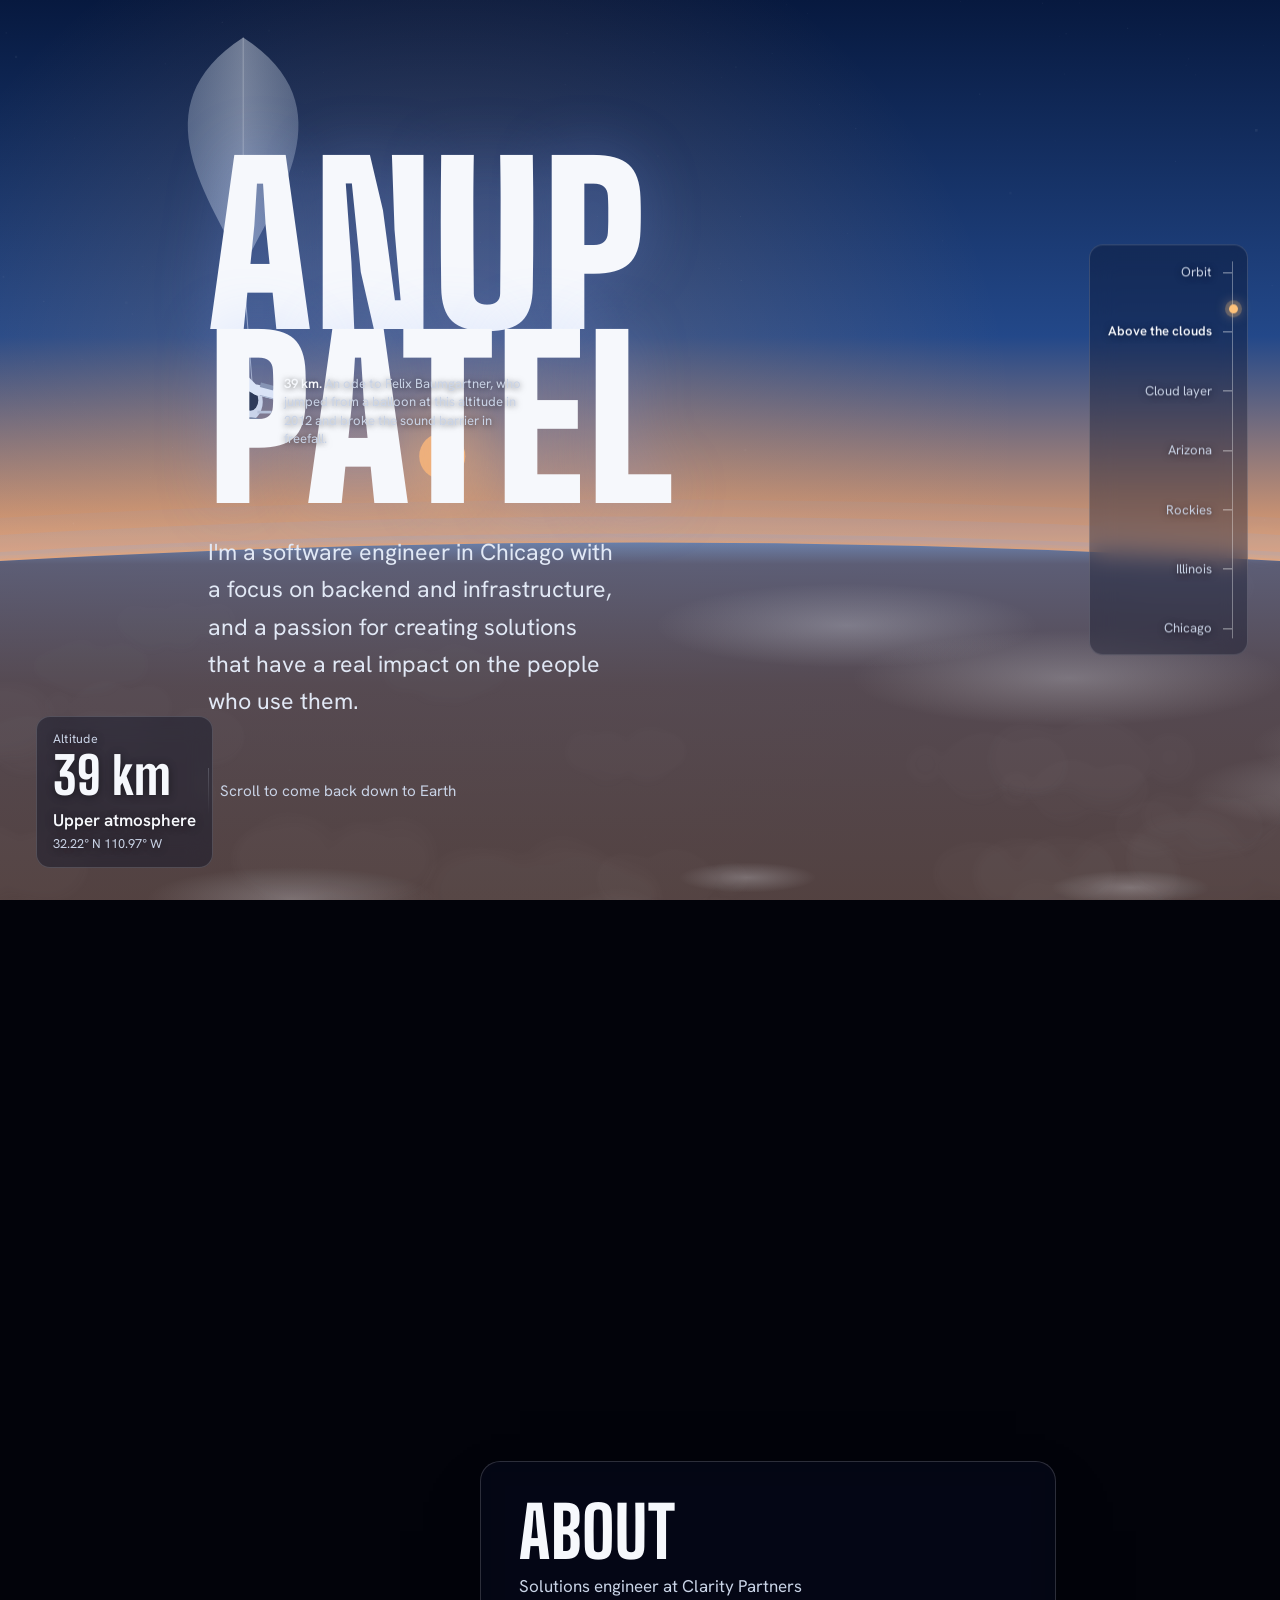
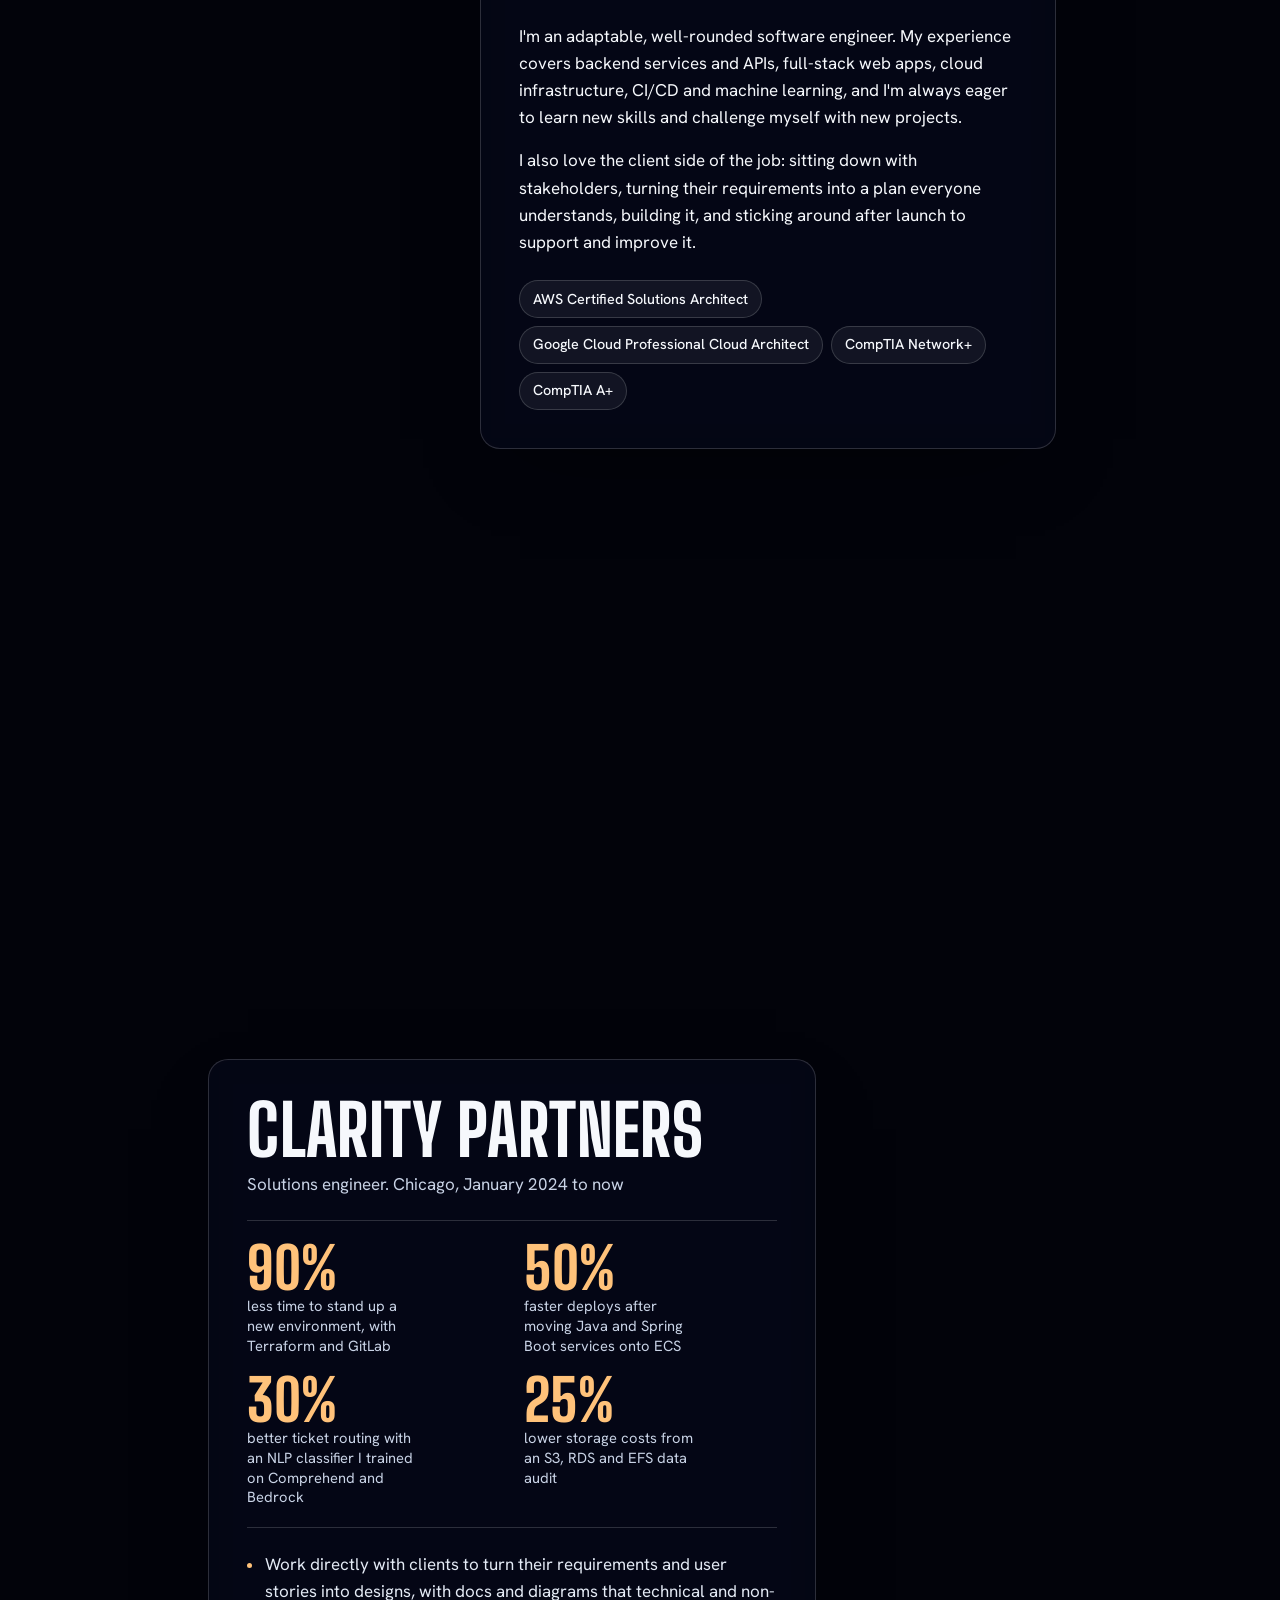
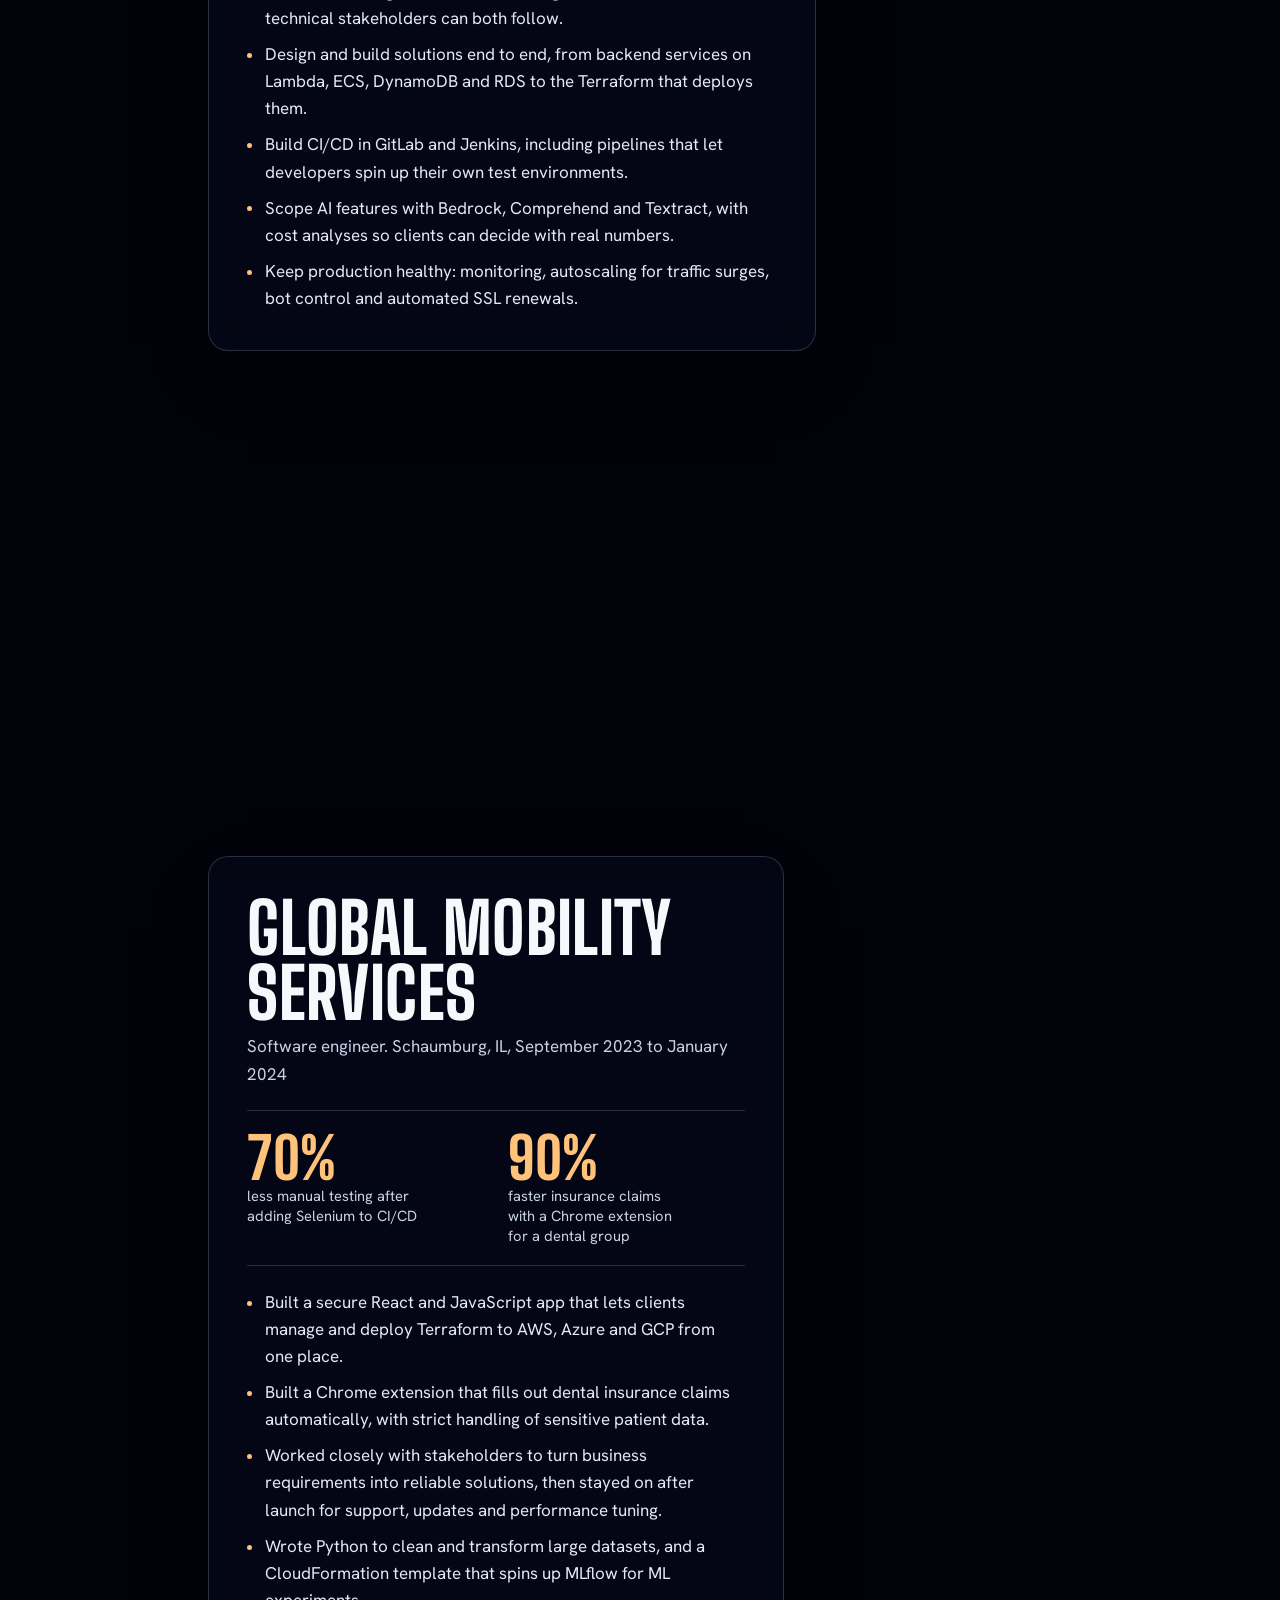
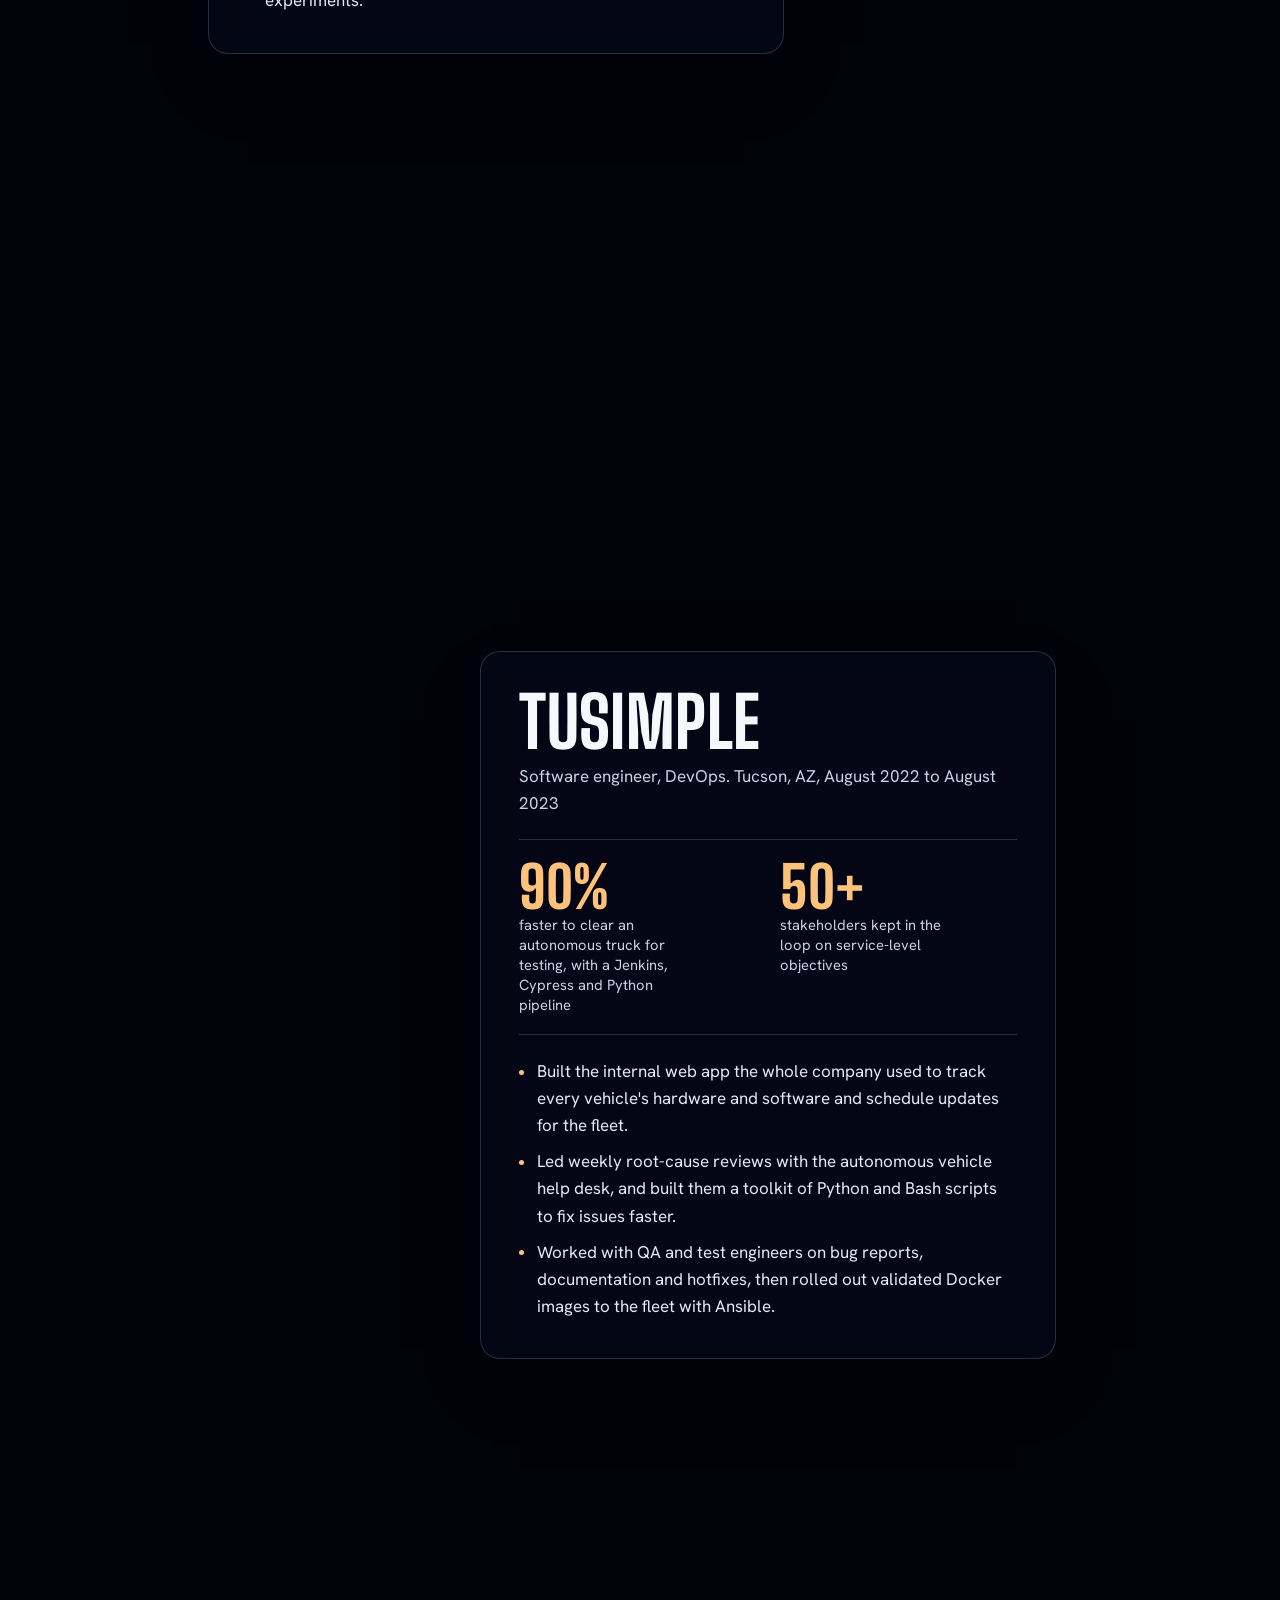
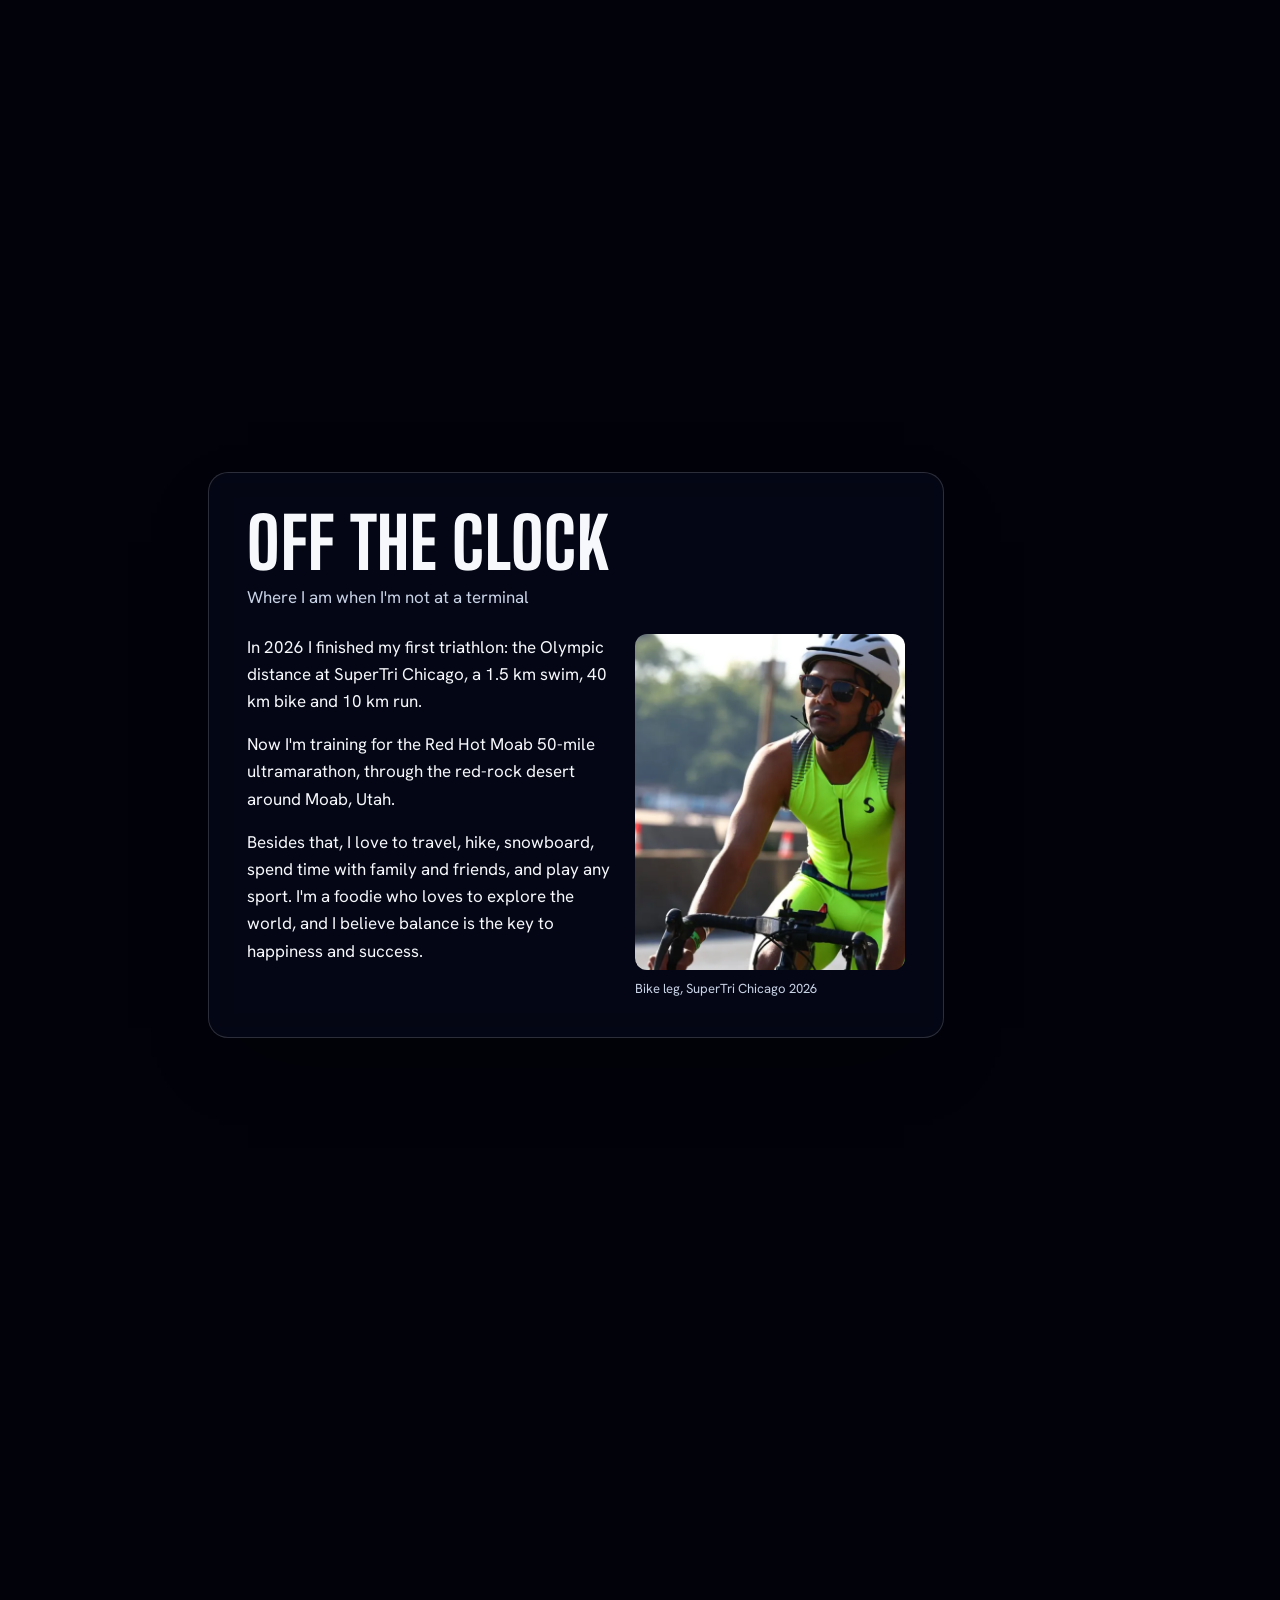
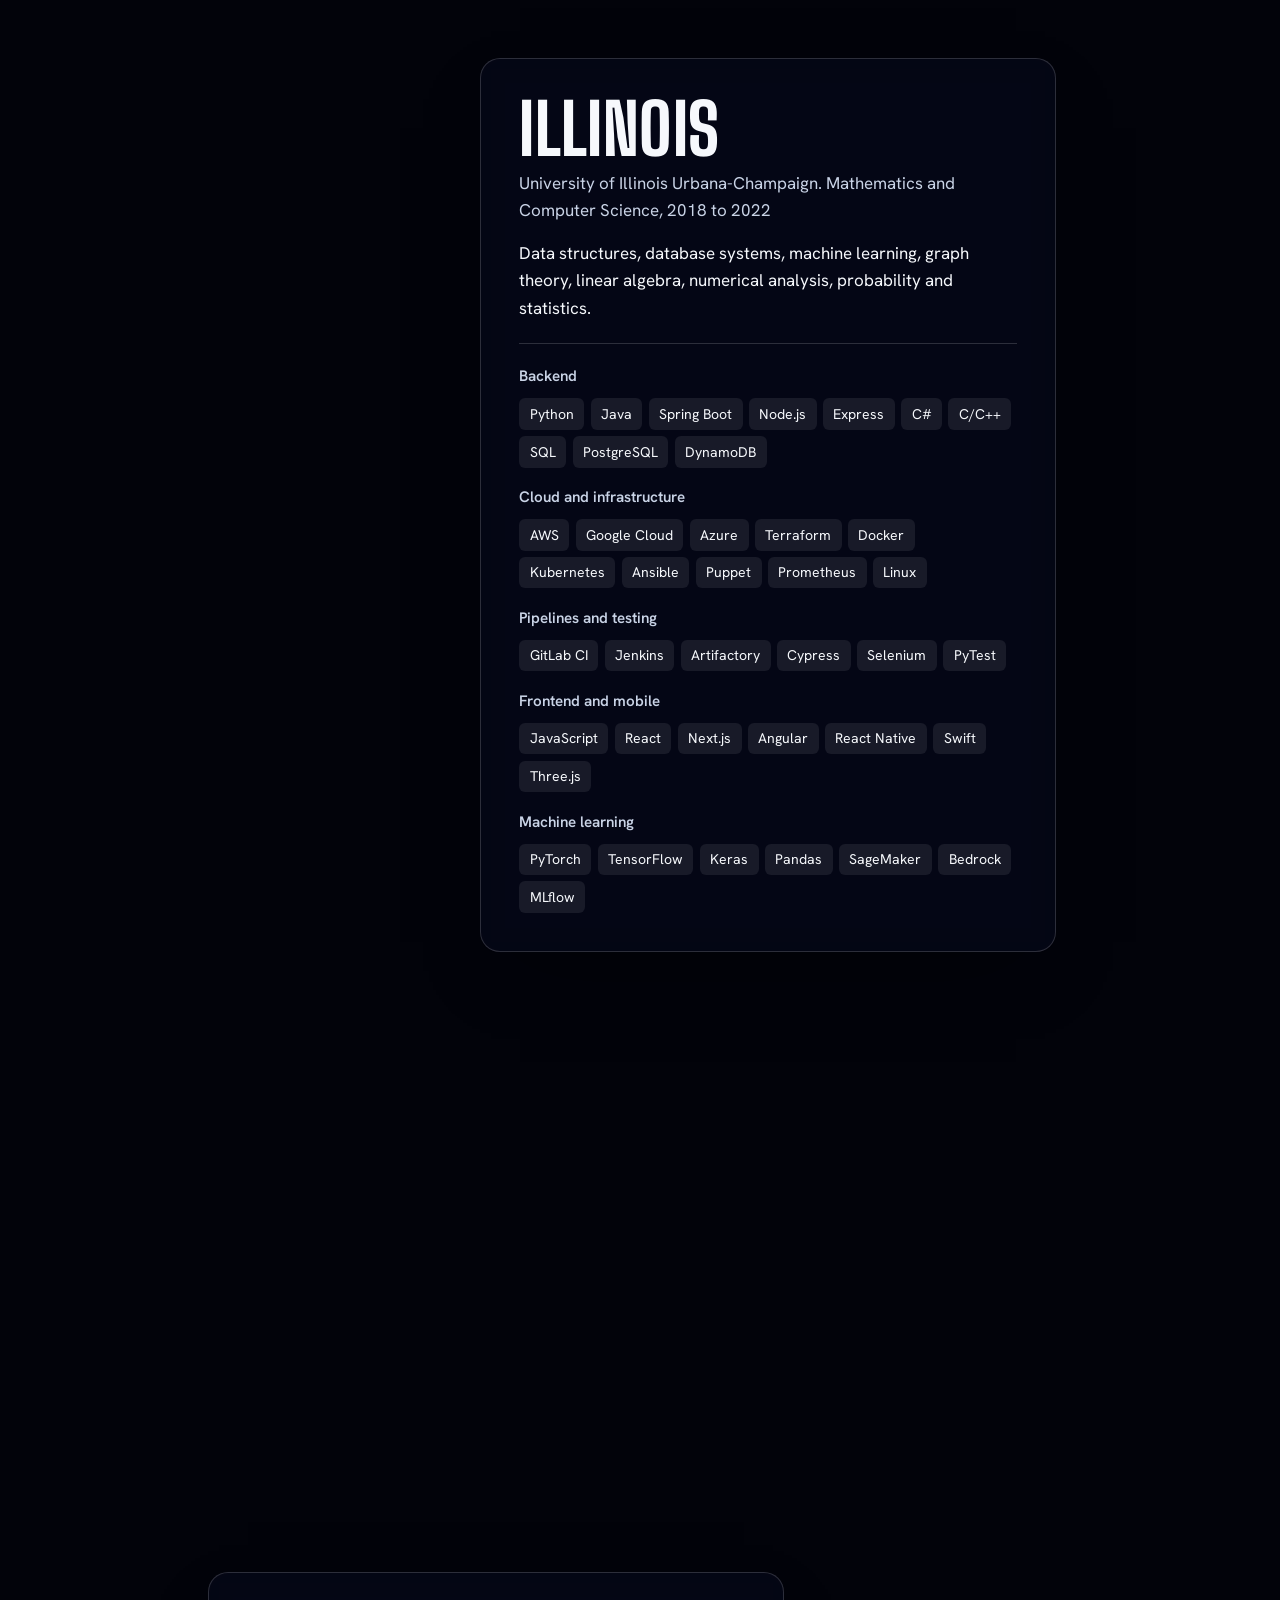
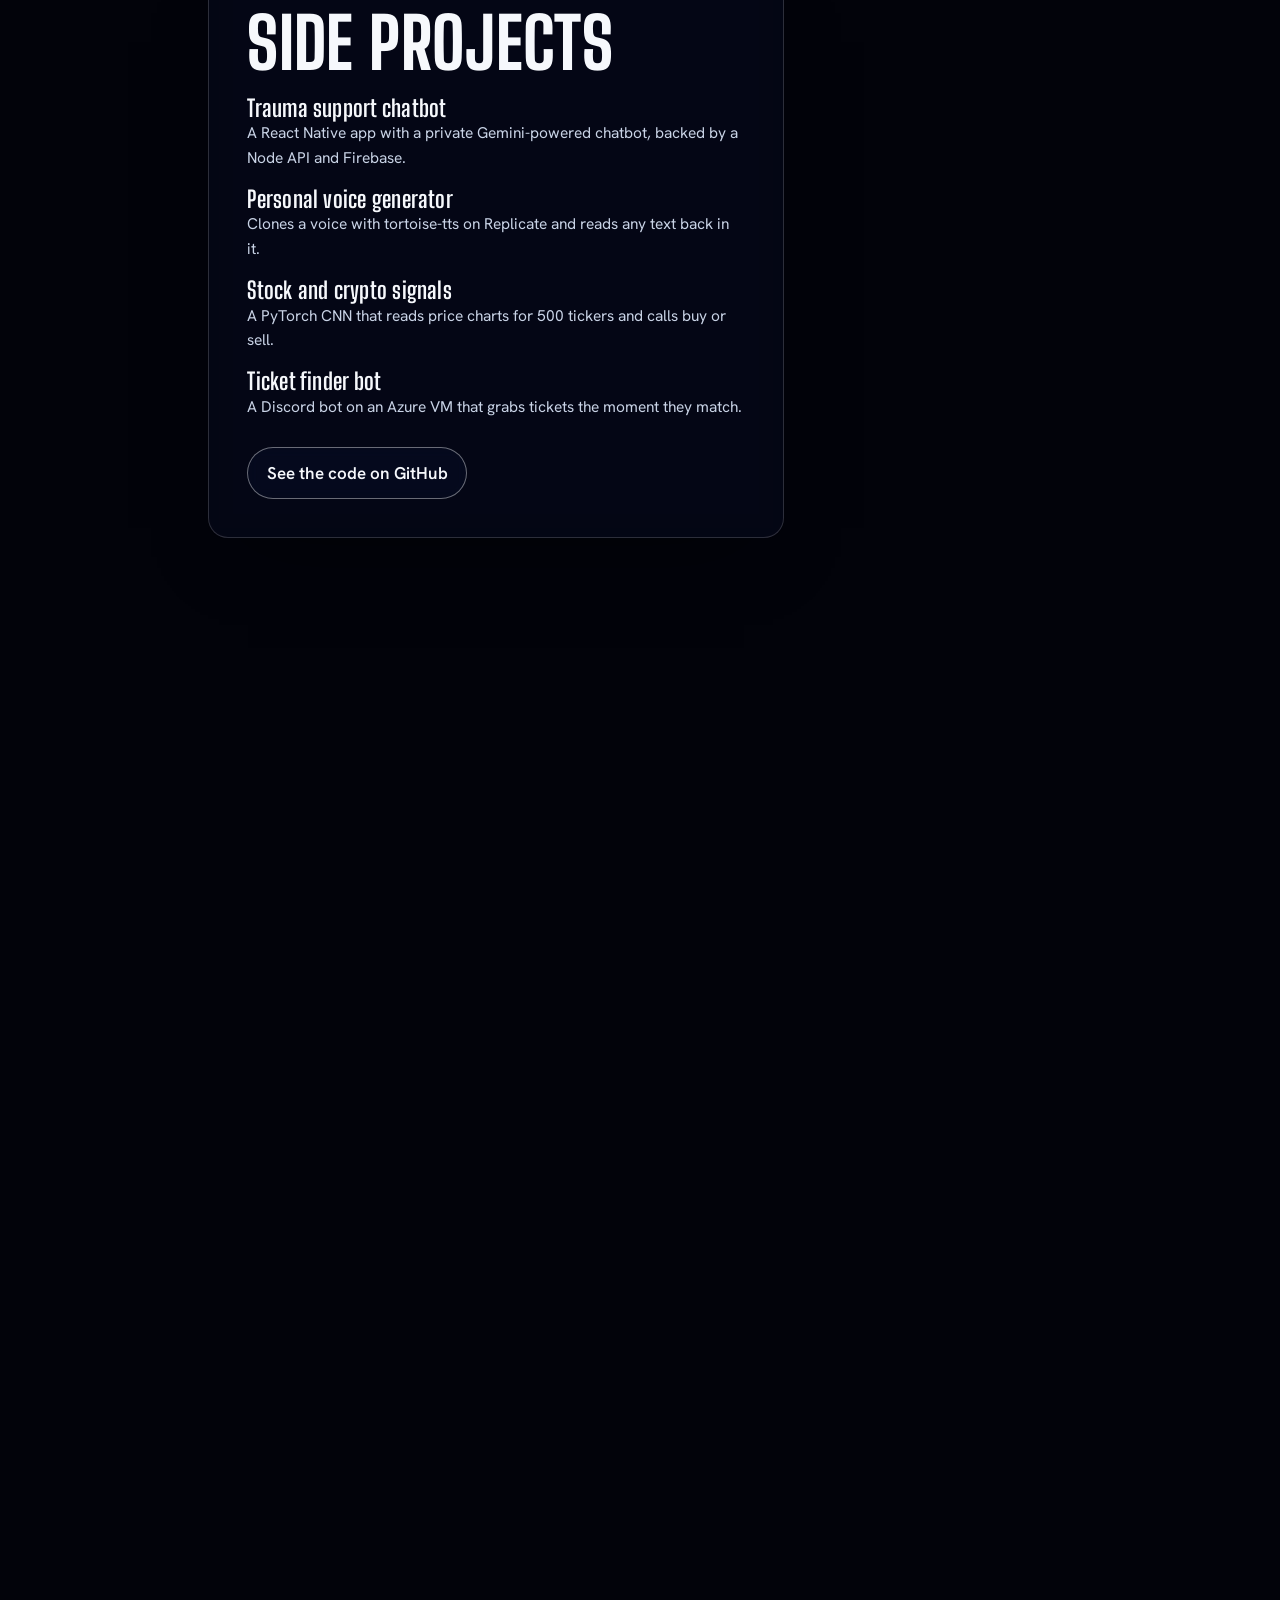
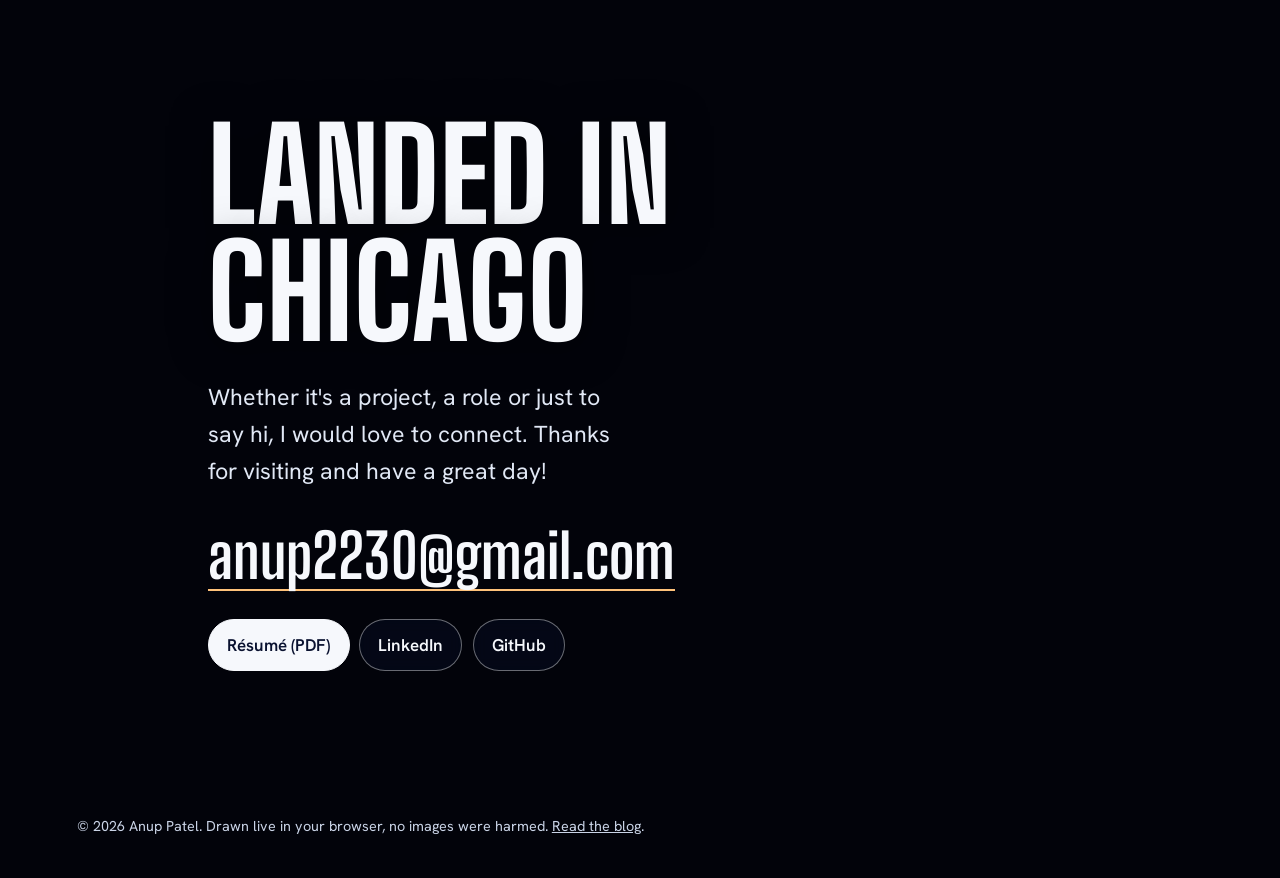
==== commit eed42078: "Redraw Grainger Engineering Library from a photo Co-Authored-By: Claude Opus 5.5 <noreply@anthropic." ====
--- a/index.html
+++ b/index.html
@@ -1660,34 +1660,63 @@
   ctx.fillRect(sx - 4 * u, base - 13.5 * u, 8 * u, 2 * u); ctx.fillRect(sx - 1.4 * u, base - 11.5 * u, 2.8 * u, 5 * u); ctx.fillRect(sx - 4 * u, base - 6.5 * u, 8 * u, 2 * u);
   ctx.restore();
 }
-function grainger(L, cx, p) { // Grainger Engineering Library on the Bardeen Quad, lit late for studying
+function grainger(L, cx, p) { // Grainger Engineering Library: brick wings with steep zinc roofs, chimneys and half-round dormers
   const sx = onMid(L, cx, CAMPUS.grainger), wp = weights(CAMPUS.grainger)[2];
-  if (wp < .3 || sx < -200 || sx > W + 200) return;
-  const u = uiucScale() * 1.15, w = 128 * u, h = 44 * u, base = campusGround(L, cx, sx, w / 2 + 4 * u);
-  const brick = css(mix(hex('#8c3f2c'), L.col, .38)), stone = css(mix(hex('#d6c8a8'), L.col, .4)), roof = css(mix(hex('#3f4f58'), L.col, .4));
-  const lit = smooth(.78, .86, p), l = sx - w / 2;
+  if (wp < .3 || sx < -220 || sx > W + 220) return;
+  const u = uiucScale() * 1.15, w = 170 * u, h = 38 * u, l = sx - w / 2;
+  const base = campusGround(L, cx, sx, w / 2 + 4 * u);
+  const col = c => css(mix(hex(c), L.col, .36));
+  const brick = col('#a5482f'), brickDark = col('#7d3522'), stone = col('#e2d6bf'), zinc = col('#7f9a95'), zincDark = col('#5f7774');
+  const lit = smooth(.78, .86, p), glow = (k = 1) => `rgba(255,212,145,${(.25 + lit * .7) * k})`;
+  const top = base - h;
+  const wingL = [l, l + w * .3], wingR = [l + w * .8, l + w], mid = [wingL[1], wingR[0]];
   ctx.save(); ctx.globalAlpha = wp;
-  ctx.fillStyle = stone; ctx.fillRect(l - 2 * u, base - 4 * u, w + 4 * u, 4 * u);                     // plinth
-  ctx.fillStyle = brick; ctx.fillRect(l, base - h, w, h - 4 * u);                                    // long brick wings
-  ctx.fillStyle = roof; ctx.beginPath(); ctx.moveTo(l - 3 * u, base - h); ctx.lineTo(l + 8 * u, base - h - 10 * u); ctx.lineTo(l + w - 8 * u, base - h - 10 * u); ctx.lineTo(l + w + 3 * u, base - h); ctx.fill();
-  ctx.fillStyle = stone; [.36, .68].forEach(f => ctx.fillRect(l, base - h * f, w, 1.6 * u)); ctx.fillRect(l, base - h, w, 2 * u);
-  // central entrance pavilion: taller gable with a big arched window
-  const pw = 34 * u, ph = h + 16 * u, px = sx - pw / 2;
-  ctx.fillStyle = brick; ctx.fillRect(px, base - ph, pw, ph - 4 * u);
-  ctx.fillStyle = roof; ctx.beginPath(); ctx.moveTo(px - 3 * u, base - ph); ctx.lineTo(sx, base - ph - 16 * u); ctx.lineTo(px + pw + 3 * u, base - ph); ctx.fill();
-  ctx.fillStyle = stone; ctx.fillRect(px, base - ph, pw, 2 * u); ctx.fillRect(px + 2 * u, base - 4 * u - 14 * u, pw - 4 * u, 2 * u);
-  ctx.fillStyle = `rgba(255,${206},140,${.3 + lit * .65})`;
-  ctx.beginPath(); ctx.moveTo(sx - 10 * u, base - 22 * u); ctx.lineTo(sx - 10 * u, base - ph + 18 * u); ctx.arc(sx, base - ph + 18 * u, 10 * u, Math.PI, 0); ctx.lineTo(sx + 10 * u, base - 22 * u); ctx.fill();
-  ctx.strokeStyle = stone; ctx.lineWidth = 1 * u; ctx.beginPath(); ctx.moveTo(sx, base - 22 * u); ctx.lineTo(sx, base - ph + 8 * u); ctx.moveTo(sx - 10 * u, base - ph + 22 * u); ctx.lineTo(sx + 10 * u, base - ph + 22 * u); ctx.stroke();
-  ctx.fillStyle = 'rgba(30,24,30,.9)'; ctx.fillRect(sx - 5 * u, base - 14 * u, 10 * u, 10 * u);   // doors
-  // rows of windows on three floors, most of them lit
-  for (let fl = 0; fl < 3; fl++) for (let i = 0; i < 12; i++) {
-    const wx = l + 5 * u + i * 10 * u;
-    if (wx + 5 * u > px - 2 * u && wx < px + pw + 2 * u) continue;
-    const on = hash(i * 13 + fl * 7) > .2;
-    ctx.fillStyle = on ? `rgba(255,${214 + (hash(i + fl) * 30 | 0)},150,${.25 + lit * .7})` : 'rgba(30,26,36,.85)';
-    ctx.fillRect(wx, base - 10 * u - fl * 12 * u, 5 * u, 7 * u);
-  }
+  // center roof: a long low zinc slope with its strip of skylights
+  ctx.fillStyle = zinc;
+  ctx.beginPath(); ctx.moveTo(mid[0], top); ctx.lineTo(mid[0] + 6 * u, top - 11 * u); ctx.lineTo(mid[1] - 6 * u, top - 11 * u); ctx.lineTo(mid[1], top); ctx.fill();
+  ctx.fillStyle = 'rgba(25,32,44,.9)';
+  for (let i = 0; i < 16; i++) ctx.fillRect(mid[0] + 10 * u + i * (mid[1] - mid[0] - 20 * u) / 16, top - 4.5 * u, (mid[1] - mid[0] - 20 * u) / 16 - 1, 2.4 * u);
+  // the two wings: steep hipped roofs, chimneys and a big half-round dormer each
+  [[wingL, 34, .34], [wingR, 28, .5]].forEach(([[a, b], rh, chimneyAt]) => {
+    const rw = b - a, ridge = top - rh * u;
+    const cxw = a + rw * chimneyAt;
+    ctx.fillStyle = brick; ctx.fillRect(cxw - 4 * u, ridge - 14 * u, 8 * u, 16 * u);                  // chimney
+    ctx.fillStyle = stone; ctx.fillRect(cxw - 4.6 * u, ridge - 14 * u, 9.2 * u, 1.6 * u);
+    ctx.fillStyle = zinc; ctx.beginPath(); ctx.moveTo(a - 3 * u, top); ctx.lineTo(a + rw * .28, ridge); ctx.lineTo(b - rw * .28, ridge); ctx.lineTo(b + 3 * u, top); ctx.fill();
+    ctx.strokeStyle = zincDark; ctx.lineWidth = .8;                                                    // standing seams
+    for (let x = a + 4 * u; x < b; x += 4 * u) { ctx.beginPath(); ctx.moveTo(x, top); ctx.lineTo(lerp(x, (a + b) / 2, .25), ridge + 2); ctx.stroke(); }
+    const dx = (a + b) / 2, dy = top - 1 * u, dr = Math.min(rw * .2, 12 * u);                        // half-round dormer
+    ctx.fillStyle = brickDark; ctx.beginPath(); ctx.arc(dx, dy, dr + 2 * u, Math.PI, 0); ctx.fill();
+    ctx.fillStyle = glow(); ctx.beginPath(); ctx.arc(dx, dy, dr, Math.PI, 0); ctx.fill();
+    ctx.strokeStyle = stone; ctx.lineWidth = 1; ctx.beginPath();
+    for (let k = -2; k <= 2; k++) { ctx.moveTo(dx + k * dr / 3, dy); ctx.lineTo(dx + k * dr / 3, dy - Math.sqrt(Math.max(0, dr * dr - (k * dr / 3) ** 2))); }
+    ctx.stroke();
+  });
+  // brick walls
+  ctx.fillStyle = brick; ctx.fillRect(l, top, w, h);
+  // diamond lattice on the wings
+  ctx.save(); ctx.beginPath(); ctx.rect(wingL[0], top, wingL[1] - wingL[0], h * .62); ctx.rect(wingR[0], top, wingR[1] - wingR[0], h * .62); ctx.clip();
+  ctx.strokeStyle = brickDark; ctx.lineWidth = .9;
+  for (let x = l - h; x < l + w + h; x += 7 * u) { ctx.beginPath(); ctx.moveTo(x, top); ctx.lineTo(x + h, top + h); ctx.moveTo(x + h, top); ctx.lineTo(x, top + h); ctx.stroke(); }
+  ctx.restore();
+  // limestone cornice and band, with the wings stepping forward
+  ctx.fillStyle = stone;
+  ctx.fillRect(l - 1.5 * u, top - 1.5 * u, w + 3 * u, 3 * u); ctx.fillRect(l, base - h * .38, w, 1.6 * u); ctx.fillRect(l - 1 * u, base - 3 * u, w + 2 * u, 3 * u);
+  ctx.fillStyle = brickDark; ctx.fillRect(wingL[1] - 1, top, 2, h); ctx.fillRect(wingR[0] - 1, top, 2, h);
+  // windows: tall paired panes in the middle, smaller grids on the wings, arches at the left wing's base
+  const win = (x, y, ww, hh, k = 1) => { ctx.fillStyle = glow(k); ctx.fillRect(x, y, ww, hh); };
+  for (let i = 0; i < 5; i++) { const x = mid[0] + 6 * u + i * (mid[1] - mid[0] - 12 * u) / 5; win(x, top + 7 * u, 4.5 * u, 13 * u); win(x + 6 * u, top + 7 * u, 4.5 * u, 13 * u, hash(i) > .3 ? 1 : .4); win(x + 2 * u, base - 11 * u, 6 * u, 5 * u, .8); }
+  [[wingL, 2], [wingR, 1]].forEach(([[a, b], pairs]) => {
+    for (let j = 0; j < pairs; j++) { const x = a + (b - a) * (pairs === 2 ? .3 + j * .26 : .5) - 3 * u; win(x - 3.5 * u, top + 6 * u, 5 * u, 8 * u); win(x + 3.5 * u, top + 6 * u, 5 * u, 8 * u); win(x - 3.5 * u, top + 17 * u, 5 * u, 5 * u, .8); win(x + 3.5 * u, top + 17 * u, 5 * u, 5 * u, .8); }
+  });
+  for (let i = 0; i < 3; i++) { const ax = wingL[0] + 4 * u + i * (wingL[1] - wingL[0] - 8 * u) / 3, aw = (wingL[1] - wingL[0] - 8 * u) / 3 - 3 * u;
+    ctx.fillStyle = 'rgba(26,22,30,.92)'; ctx.beginPath(); ctx.moveTo(ax, base - 3 * u); ctx.lineTo(ax, base - 9 * u); ctx.quadraticCurveTo(ax + aw / 2, base - 15 * u, ax + aw, base - 9 * u); ctx.lineTo(ax + aw, base - 3 * u); ctx.fill();
+    ctx.fillStyle = glow(.6); ctx.fillRect(ax + 2 * u, base - 9 * u, aw - 4 * u, 6 * u); }
+  // the small columned entrance with its balcony
+  const ex = mid[0] + (mid[1] - mid[0]) * .45;
+  ctx.fillStyle = stone; ctx.fillRect(ex - 7 * u, base - 15 * u, 14 * u, 2.4 * u);
+  for (let i = 0; i < 4; i++) ctx.fillRect(ex - 6 * u + i * 3.8 * u, base - 13 * u, 1.4 * u, 10 * u);
+  ctx.strokeStyle = stone; ctx.lineWidth = .8; ctx.beginPath(); ctx.moveTo(ex - 7 * u, base - 18 * u); ctx.lineTo(ex + 7 * u, base - 18 * u); ctx.stroke();
   ctx.restore();
 }
 function bellTower(L, cx, p) { // McFarland Memorial Bell Tower on the south quad
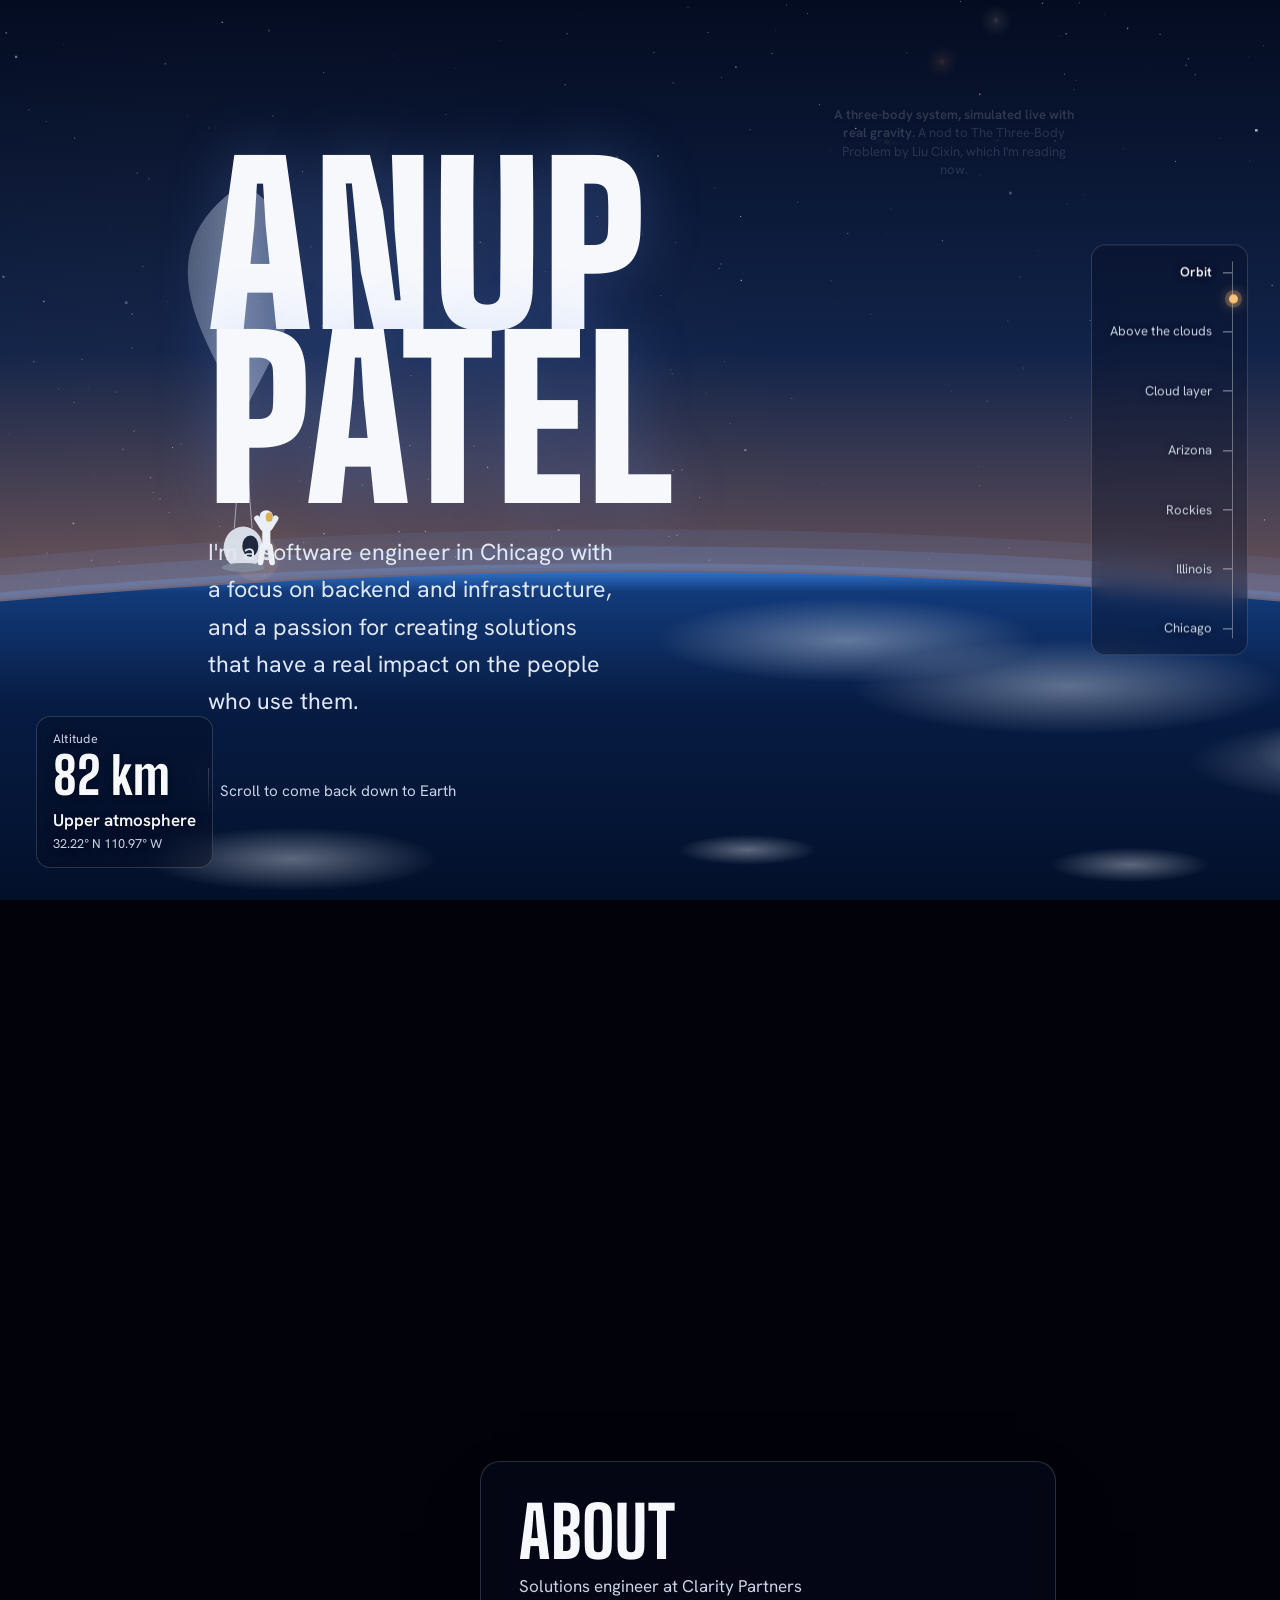
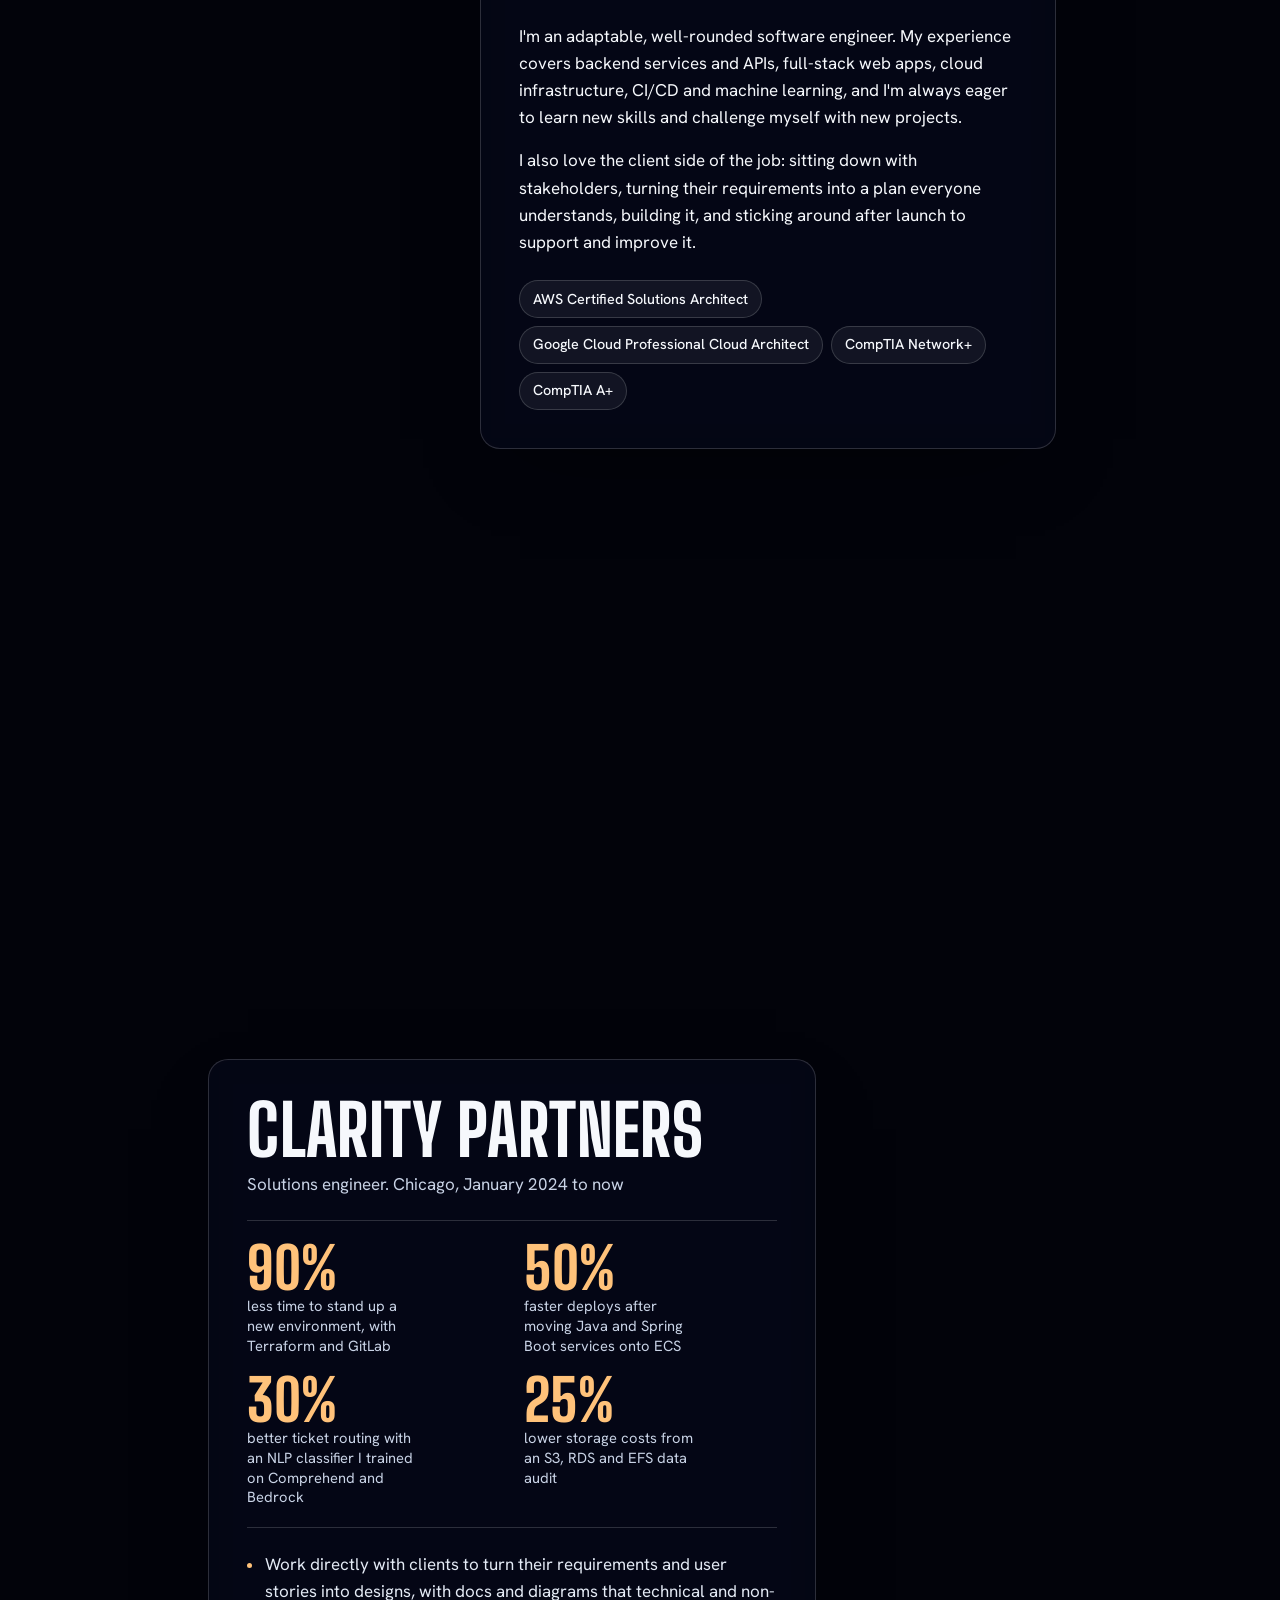
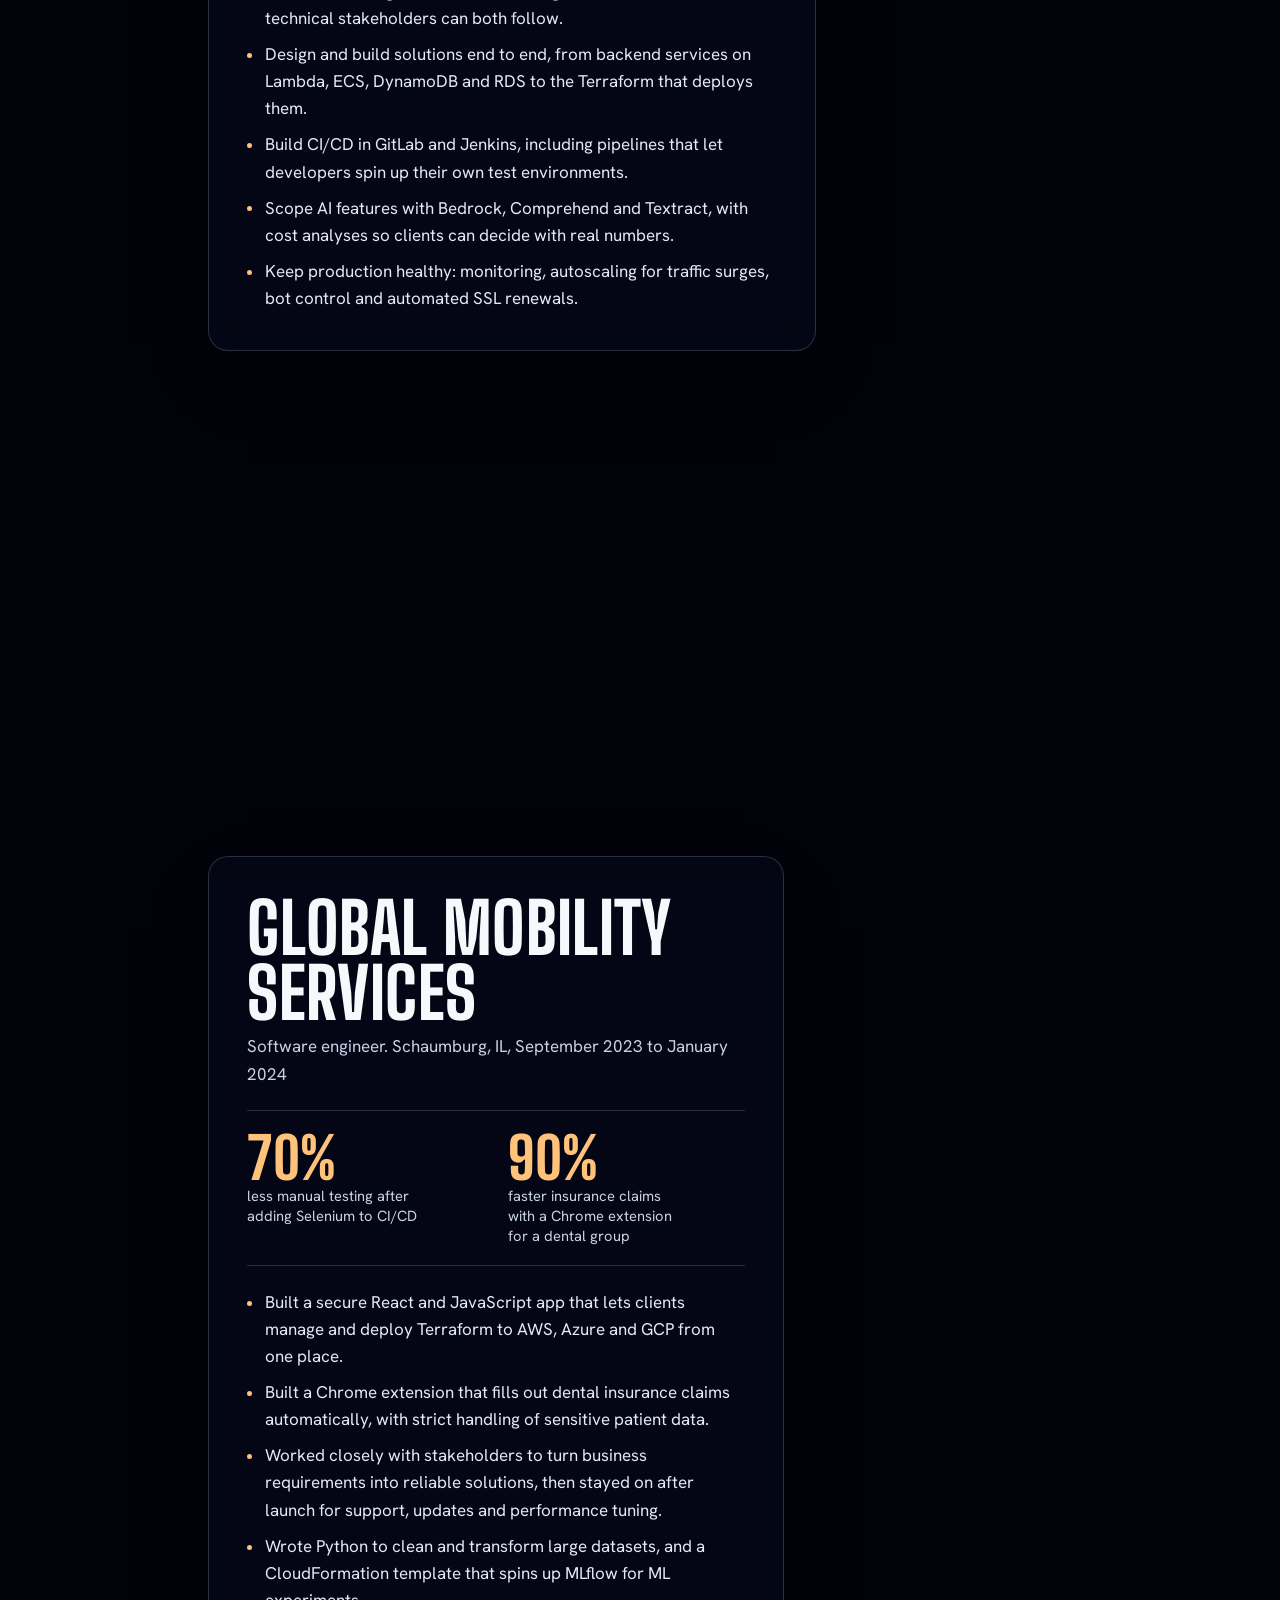
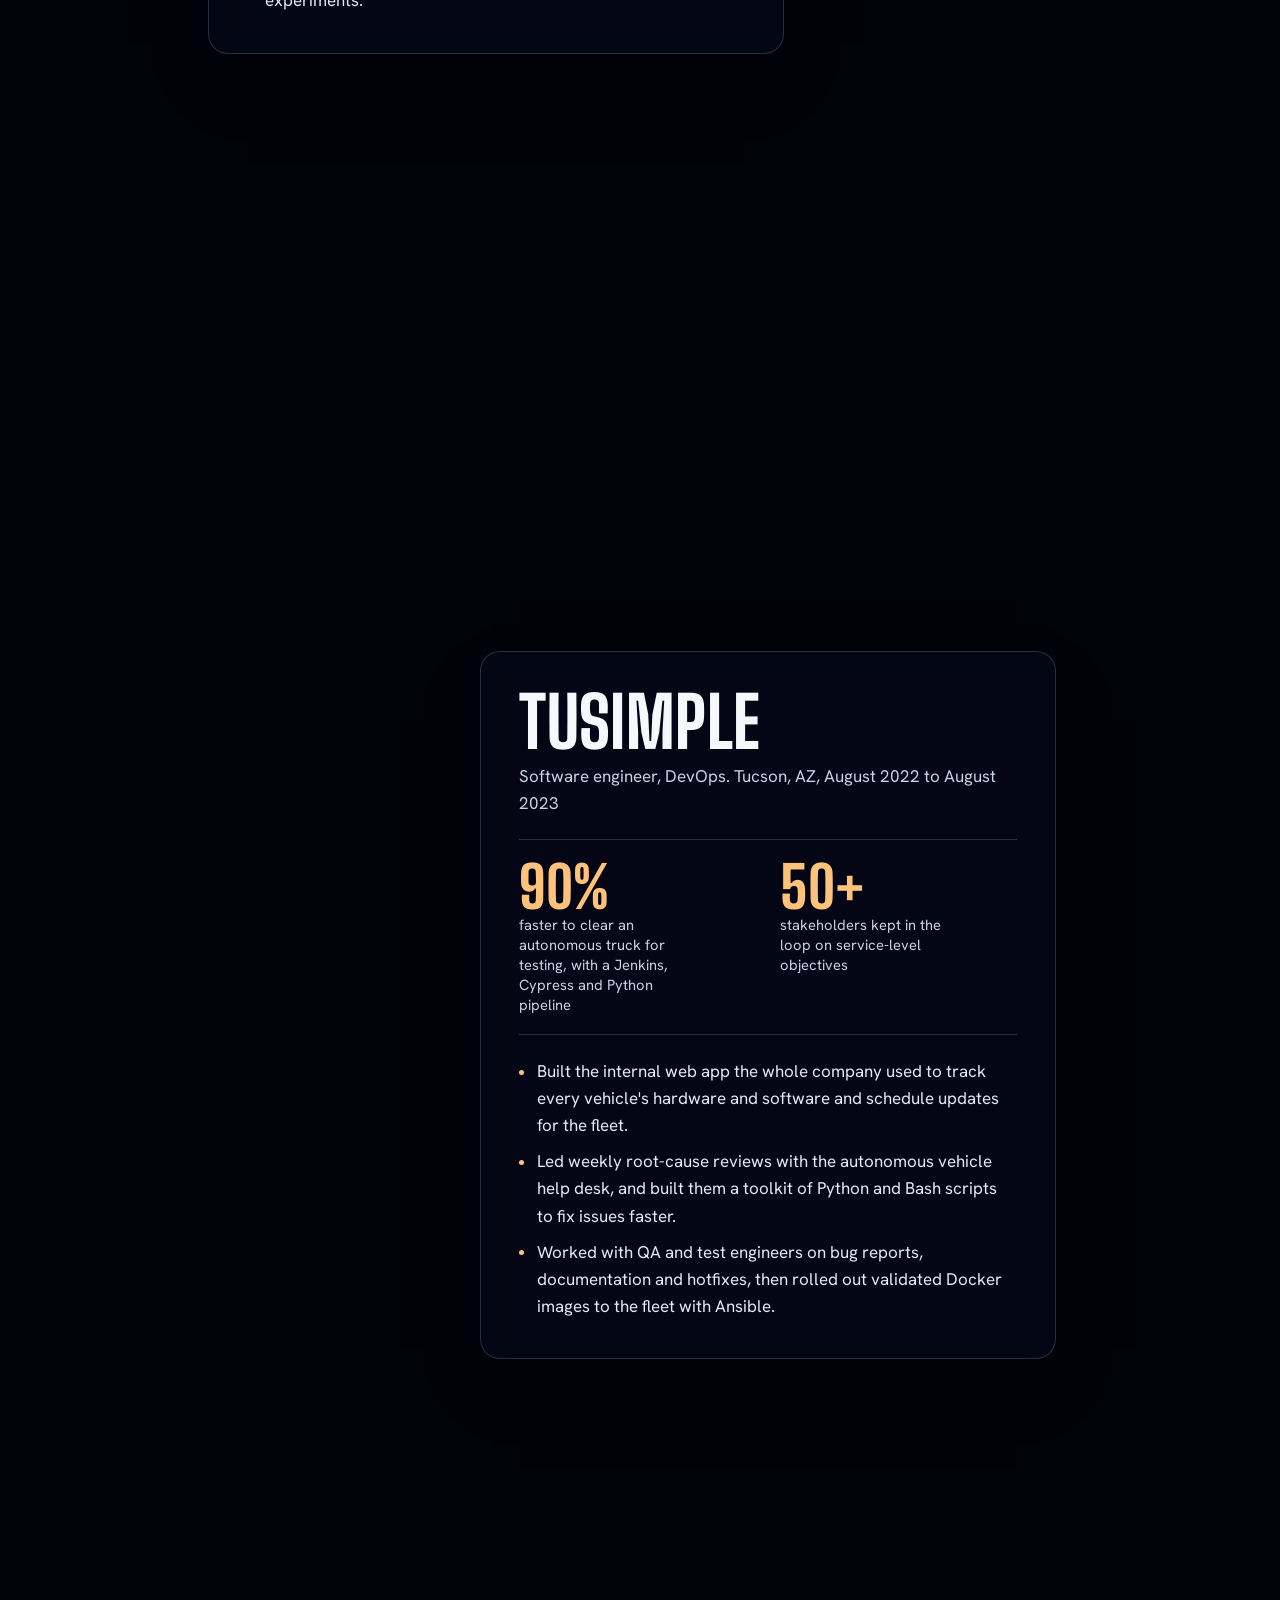
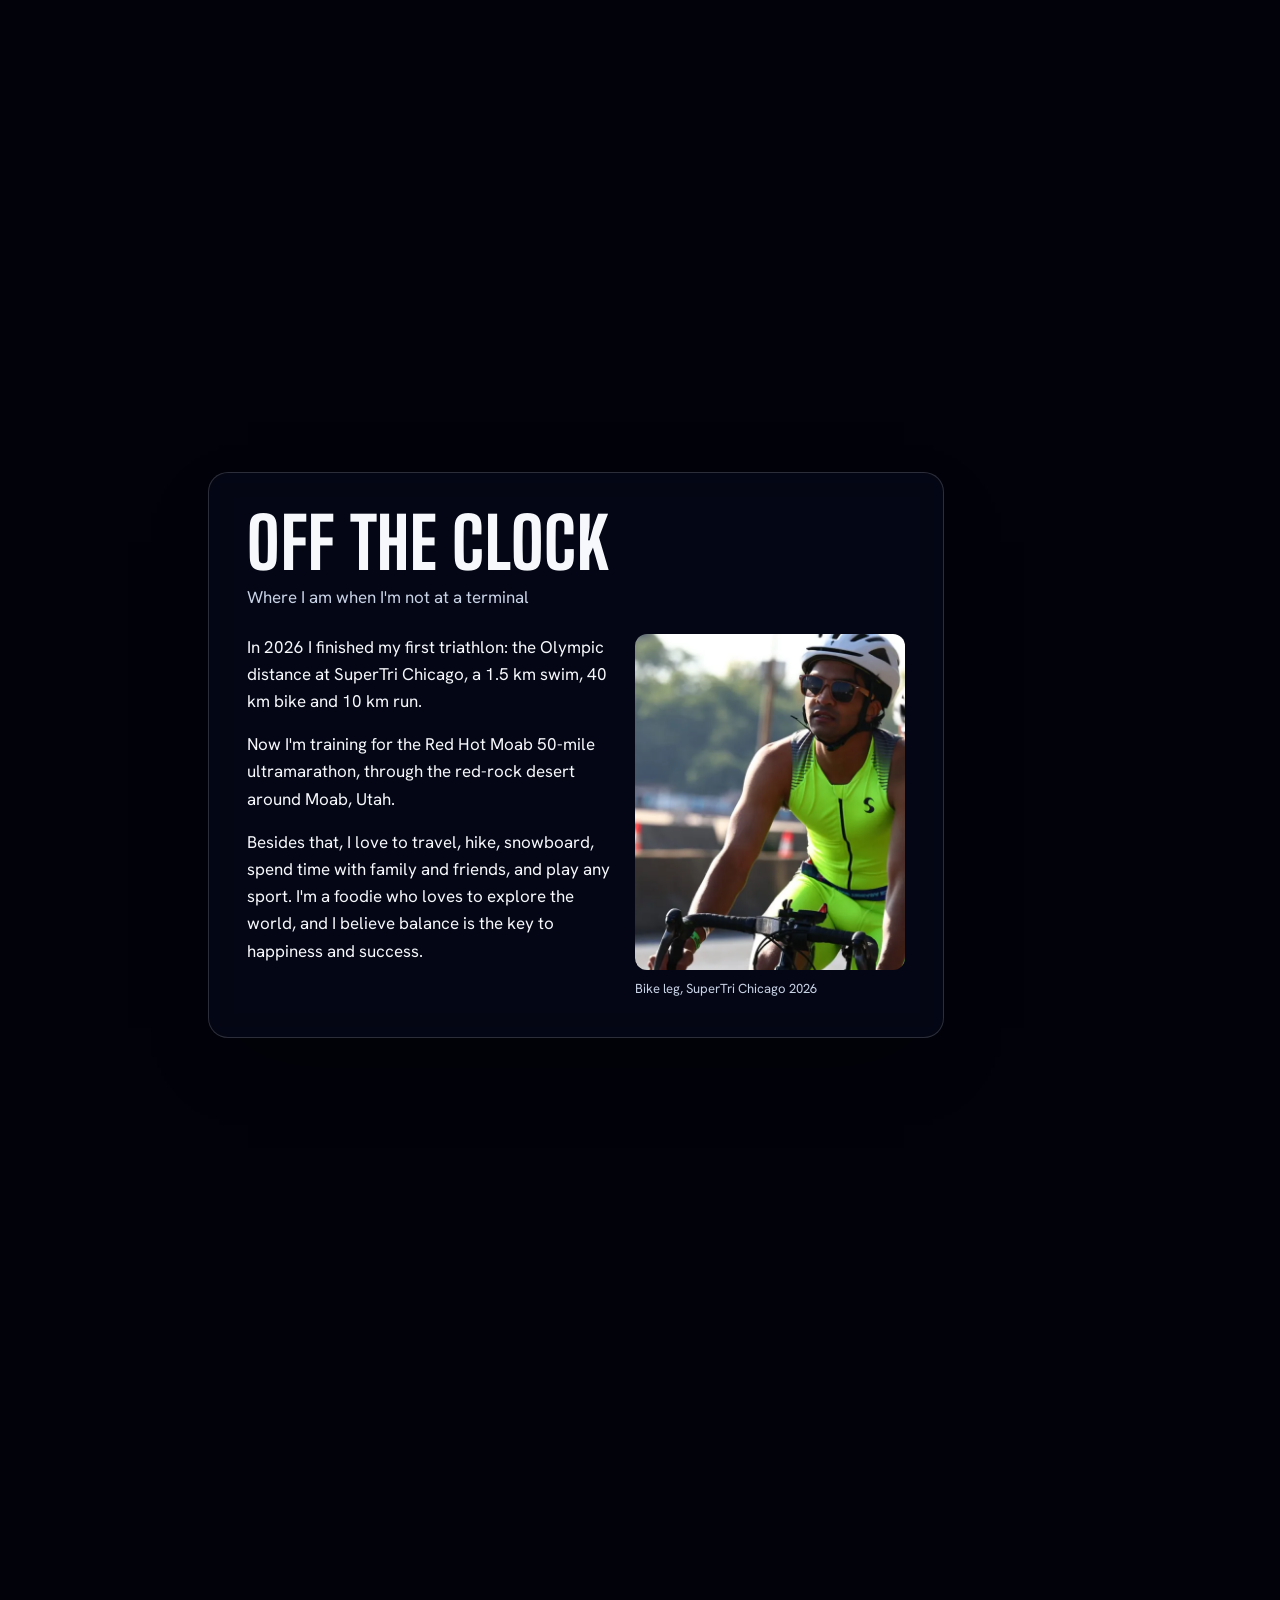
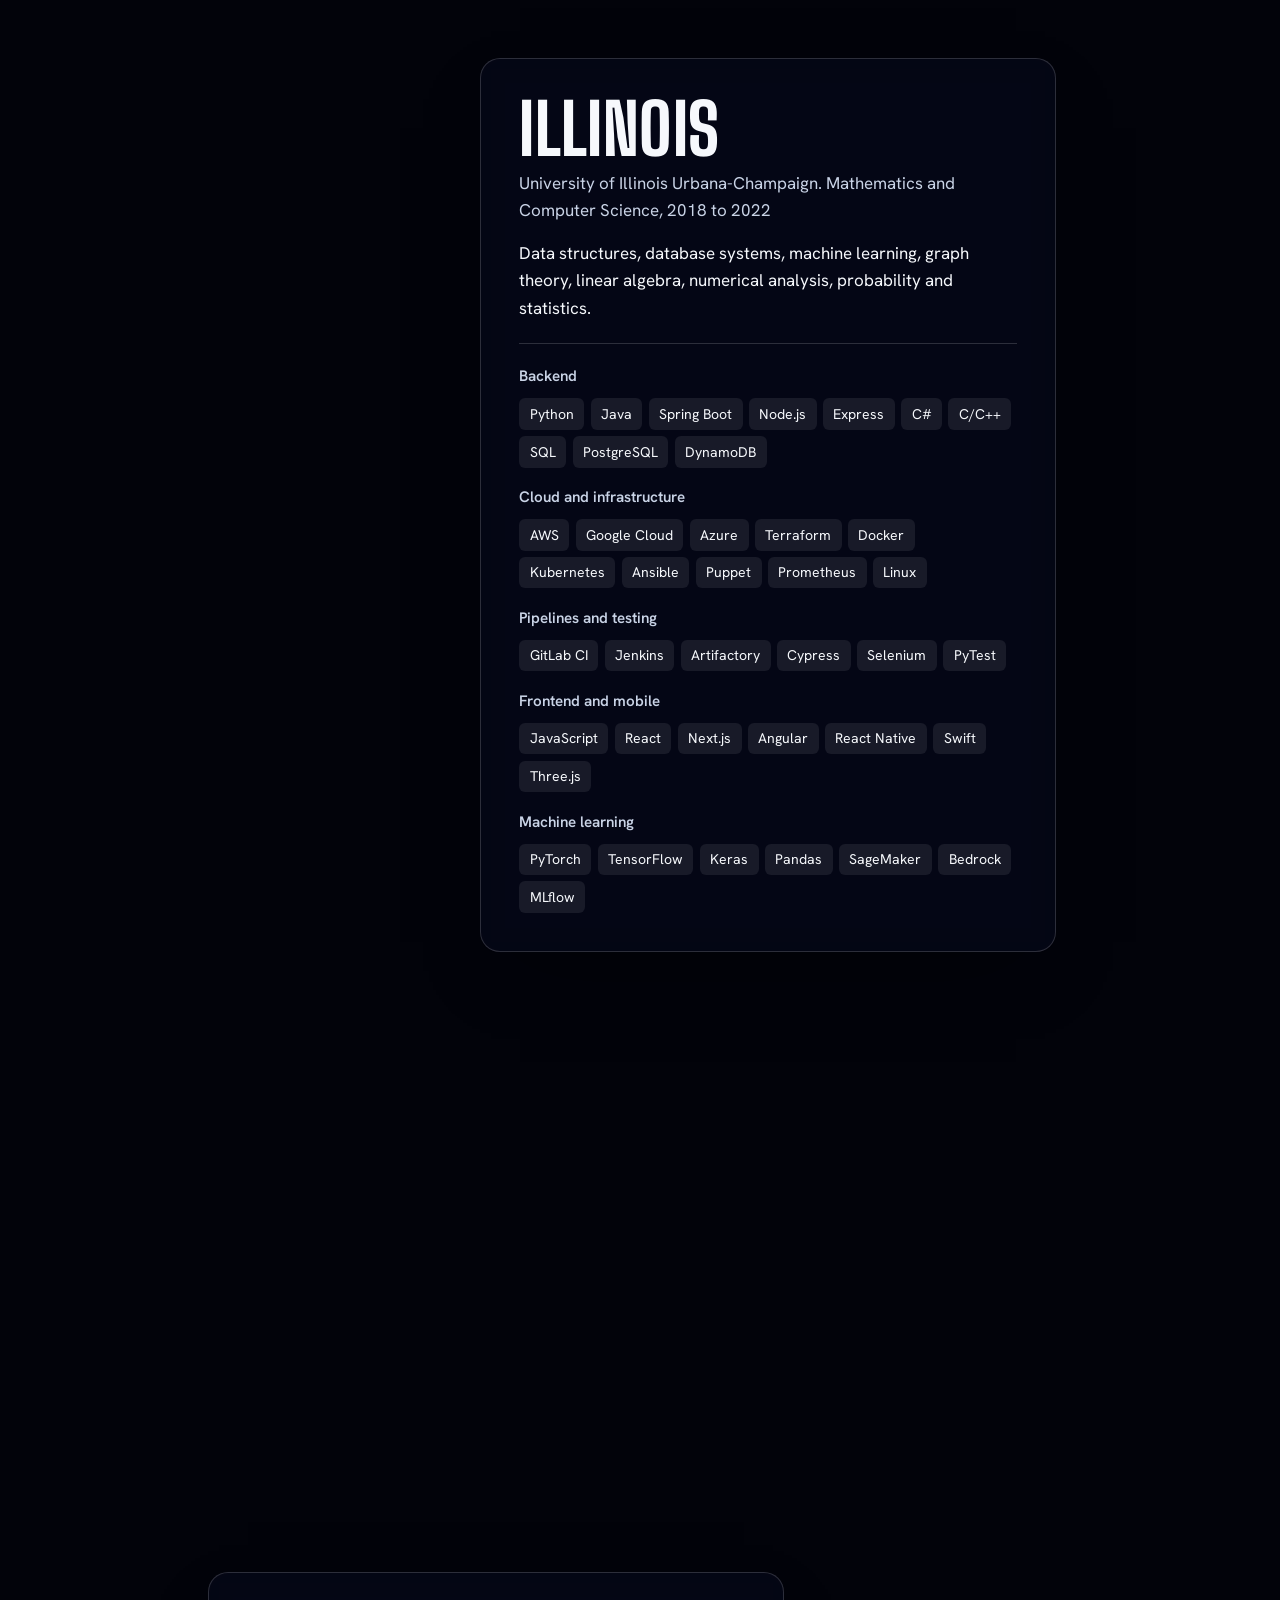
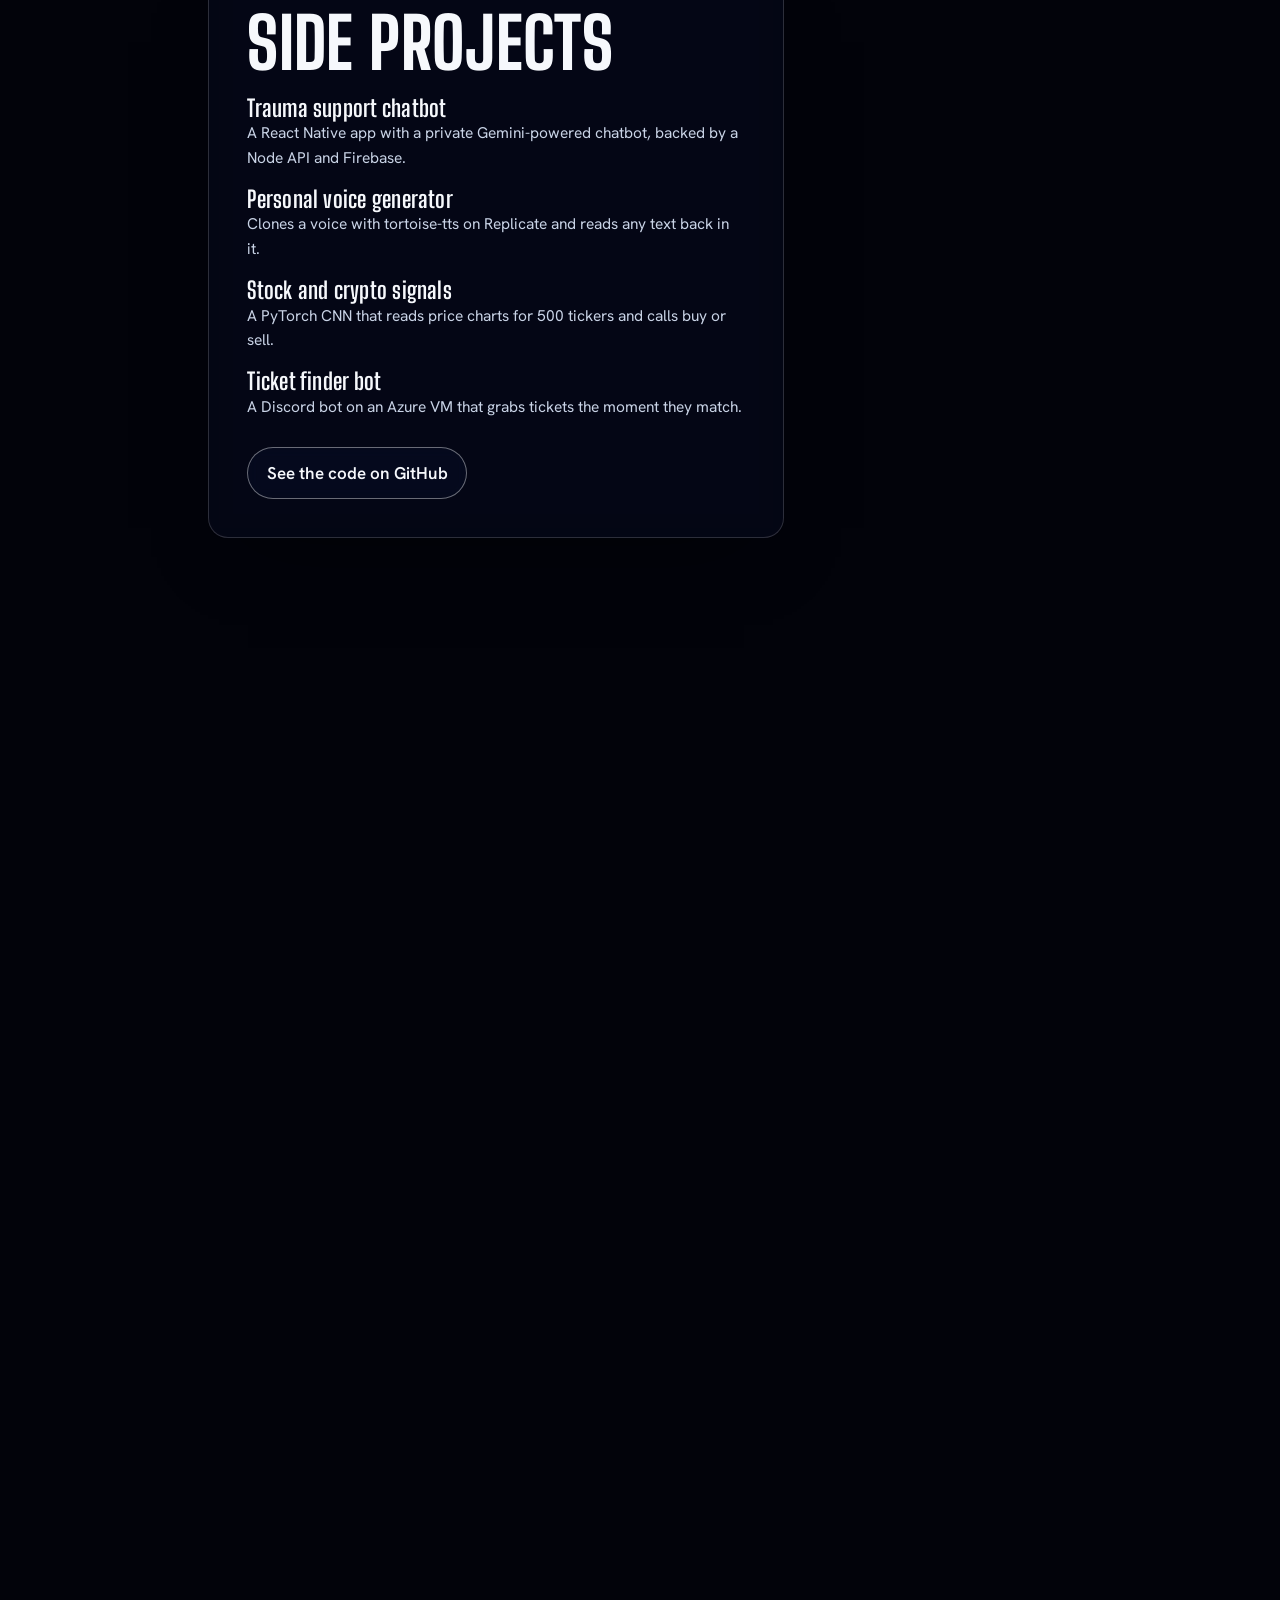
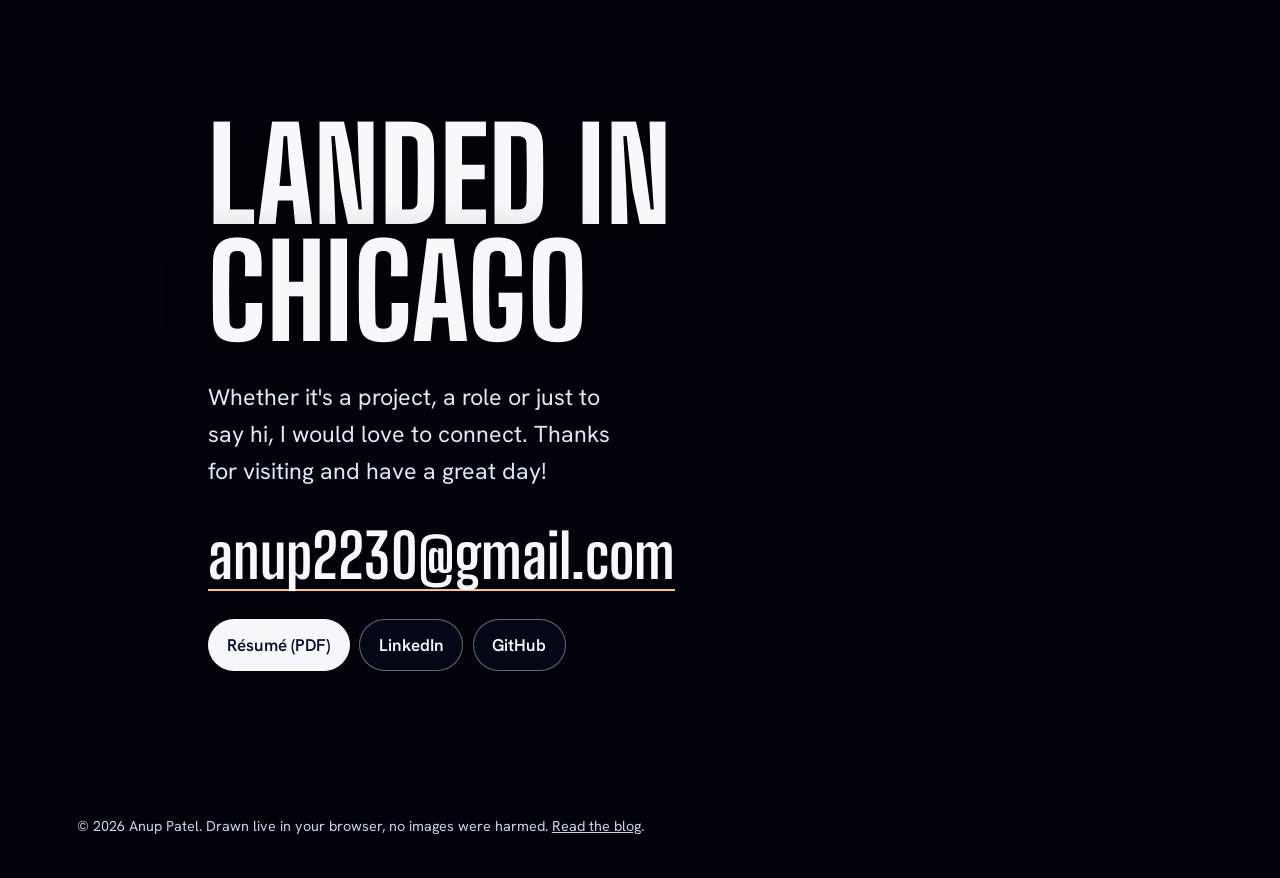
==== commit 712caf29: "Skydiver breaks into a dance 20 seconds after waving Co-Authored-By: Claude Opus 5.5 <noreply@anthro" ====
--- a/index.html
+++ b/index.html
@@ -610,6 +610,9 @@
   ctx.strokeStyle = 'rgba(230,236,245,.75)'; ctx.lineWidth = .8;
   if (pull < .98) [-1, -.5, .5, 1].forEach(f => { ctx.beginPath(); ctx.moveTo(cxp + f * cw / 2 * Math.cos(rot), cyp + f * cw / 2 * Math.sin(rot)); ctx.lineTo(hands[0], hands[1]); ctx.stroke(); });
   ctx.save(); ctx.translate(cxp, cyp); ctx.rotate(rot); canopyCells(cw, ch, 6 * sc * (1 - collapse * .7)); ctx.restore();
+  // 20 seconds after he starts waving, he breaks into a dance
+  const DANCE_AT = 4300 + 20000;
+  if (ms >= DANCE_AT && !reduce) { dancer(ms - DANCE_AT, t); ctx.restore(); return; }
   // the jumper standing on the shore, leaning back as he pulls
   const lean = (pull > 0 && pull < 1 ? -.12 - Math.abs(tug) * .06 : 0);
   ctx.strokeStyle = '#EEF1F6'; ctx.lineWidth = 5;
@@ -630,6 +633,57 @@
   ctx.fillStyle = '#E2B04A'; ctx.beginPath(); ctx.ellipse(2.5, -25, 3, 4, 0, 0, 7); ctx.fill();
   ctx.restore();
   ctx.restore();
+}
+function dancer(dms, t) {
+  const beat = dms / 460, phase = beat % 1, on = Math.floor(beat), move = Math.floor(beat / 8) % 4;
+  const bounce = Math.abs(Math.sin(beat * Math.PI)) * 2.6, sway = Math.sin(beat * Math.PI) * 2.2;
+  const limb = pts => { ctx.beginPath(); pts.forEach(([a, b], i) => i ? ctx.lineTo(a, b) : ctx.moveTo(a, b)); ctx.stroke(); };
+  ctx.save();
+  if (move === 3) ctx.scale(Math.cos(((beat % 8) / 8) * Math.PI * 4) || .01, 1);            // the spin
+  ctx.translate(sway, -bounce);
+  ctx.strokeStyle = '#EEF1F6'; ctx.lineWidth = 5;
+  const hip = [0, 10], sh = [0, -6];
+  // legs
+  if (move === 2) { // running man
+    const a = on % 2 ? 1 : -1, lift = Math.sin(phase * Math.PI);
+    limb([[hip[0] - 2, hip[1]], [a * 6 * lift + 2, 17 - lift * 3], [a * 4 * lift + 1, 24 + bounce - lift * 6]]);
+    limb([[hip[0] + 2, hip[1]], [-a * 4 - 1, 17], [-a * 7 - 1, 24 + bounce]]);
+  } else {
+    const bend = on % 2 ? 1 : -1;
+    limb([[-3, hip[1]], [-5 - (bend > 0 ? 2 : 0), 17], [-6, 24 + bounce]]);
+    limb([[3, hip[1]], [5 + (bend < 0 ? 2 : 0), 17], [6, 24 + bounce]]);
+  }
+  // torso
+  ctx.lineWidth = 7; limb([hip, sh]);
+  ctx.lineWidth = 5;
+  // arms
+  if (move === 0) { // disco point: up to the sky, then down across the body
+    const up = on % 2 === 0;
+    limb([[1, -3], up ? [8, -12] : [5, 2], up ? [14, -24] : [-6, 10]]);
+    limb([[-1, -3], [-7, 2], [-3, 6]]);                                                       // hand on hip
+  } else if (move === 1) { // raise the roof
+    const pump = Math.abs(Math.sin(beat * Math.PI)) * 4;
+    limb([[1, -3], [9, -10], [8, -20 - pump]]); limb([[-1, -3], [-9, -10], [-8, -20 - pump]]);
+  } else if (move === 2) { // pumping arms
+    const a = on % 2 ? 1 : -1;
+    limb([[1, -3], [6 * a, 4], [10 * a, -2]]); limb([[-1, -3], [-6 * a, 4], [-10 * a, -2]]);
+  } else { // arms out, rippling
+    const r = Math.sin(beat * Math.PI * 2) * 3;
+    limb([[1, -3], [9, -4 + r], [17, -6 - r]]); limb([[-1, -3], [-9, -4 - r], [-17, -6 + r]]);
+  }
+  // head and visor, nodding to the beat
+  const nod = Math.sin(beat * Math.PI * 2) * 1.2;
+  ctx.fillStyle = '#EEF1F6'; ctx.beginPath(); ctx.arc(0, -14 + nod, 6, 0, 7); ctx.fill();
+  ctx.fillStyle = '#E2B04A'; ctx.beginPath(); ctx.ellipse(2.5, -14 + nod, 3, 4, 0, 0, 7); ctx.fill();
+  ctx.restore();
+  // music notes drifting up
+  ctx.fillStyle = 'rgba(255,214,150,.9)'; ctx.font = '600 9px "Hanken Grotesk", sans-serif'; ctx.textAlign = 'center';
+  for (let i = 0; i < 3; i++) {
+    const f = ((dms / 1400) + i / 3) % 1;
+    ctx.globalAlpha = Math.sin(f * Math.PI) * .9;
+    ctx.fillText(i % 2 ? '♫' : '♪', 10 + i * 5 + Math.sin(f * 6 + i) * 4, -24 - f * 26);
+  }
+  ctx.globalAlpha = 1;
 }
 function drawSkydiver(p, t) {
   const show = smooth(.11, .13, p);
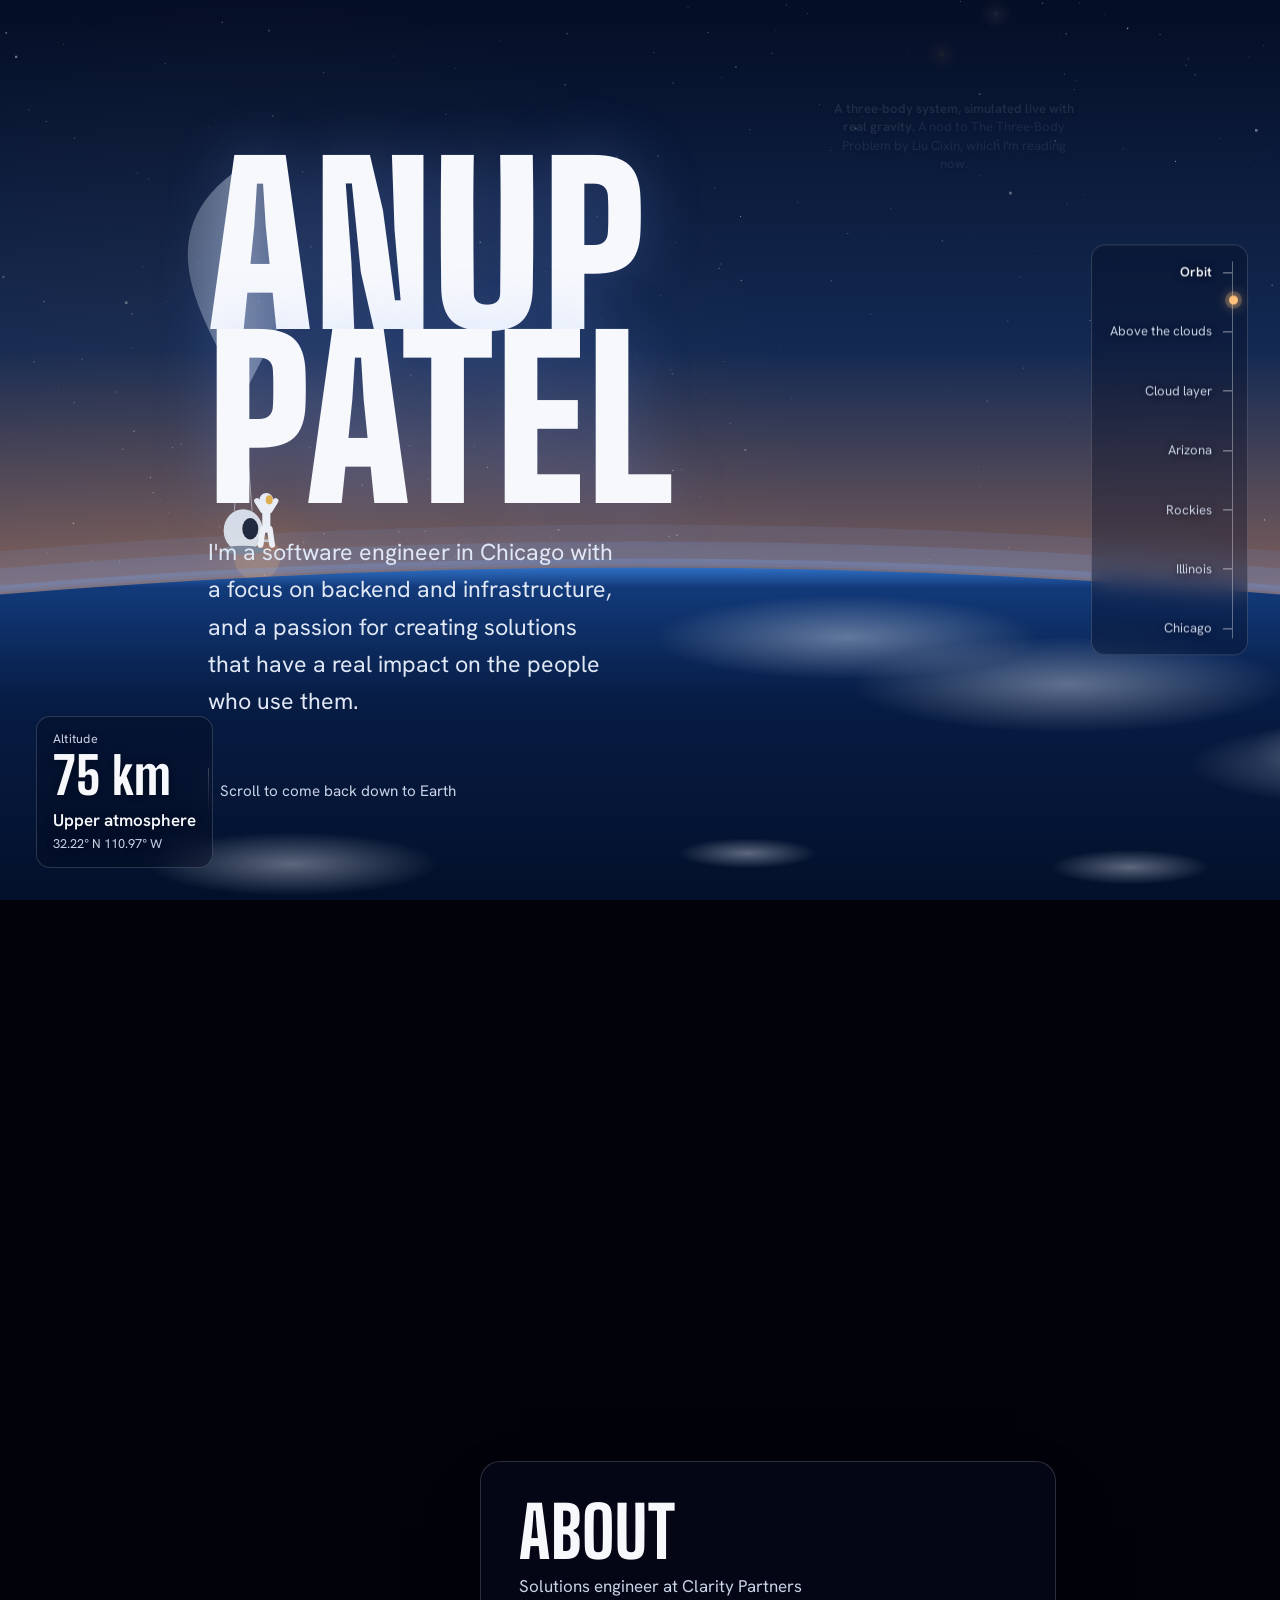
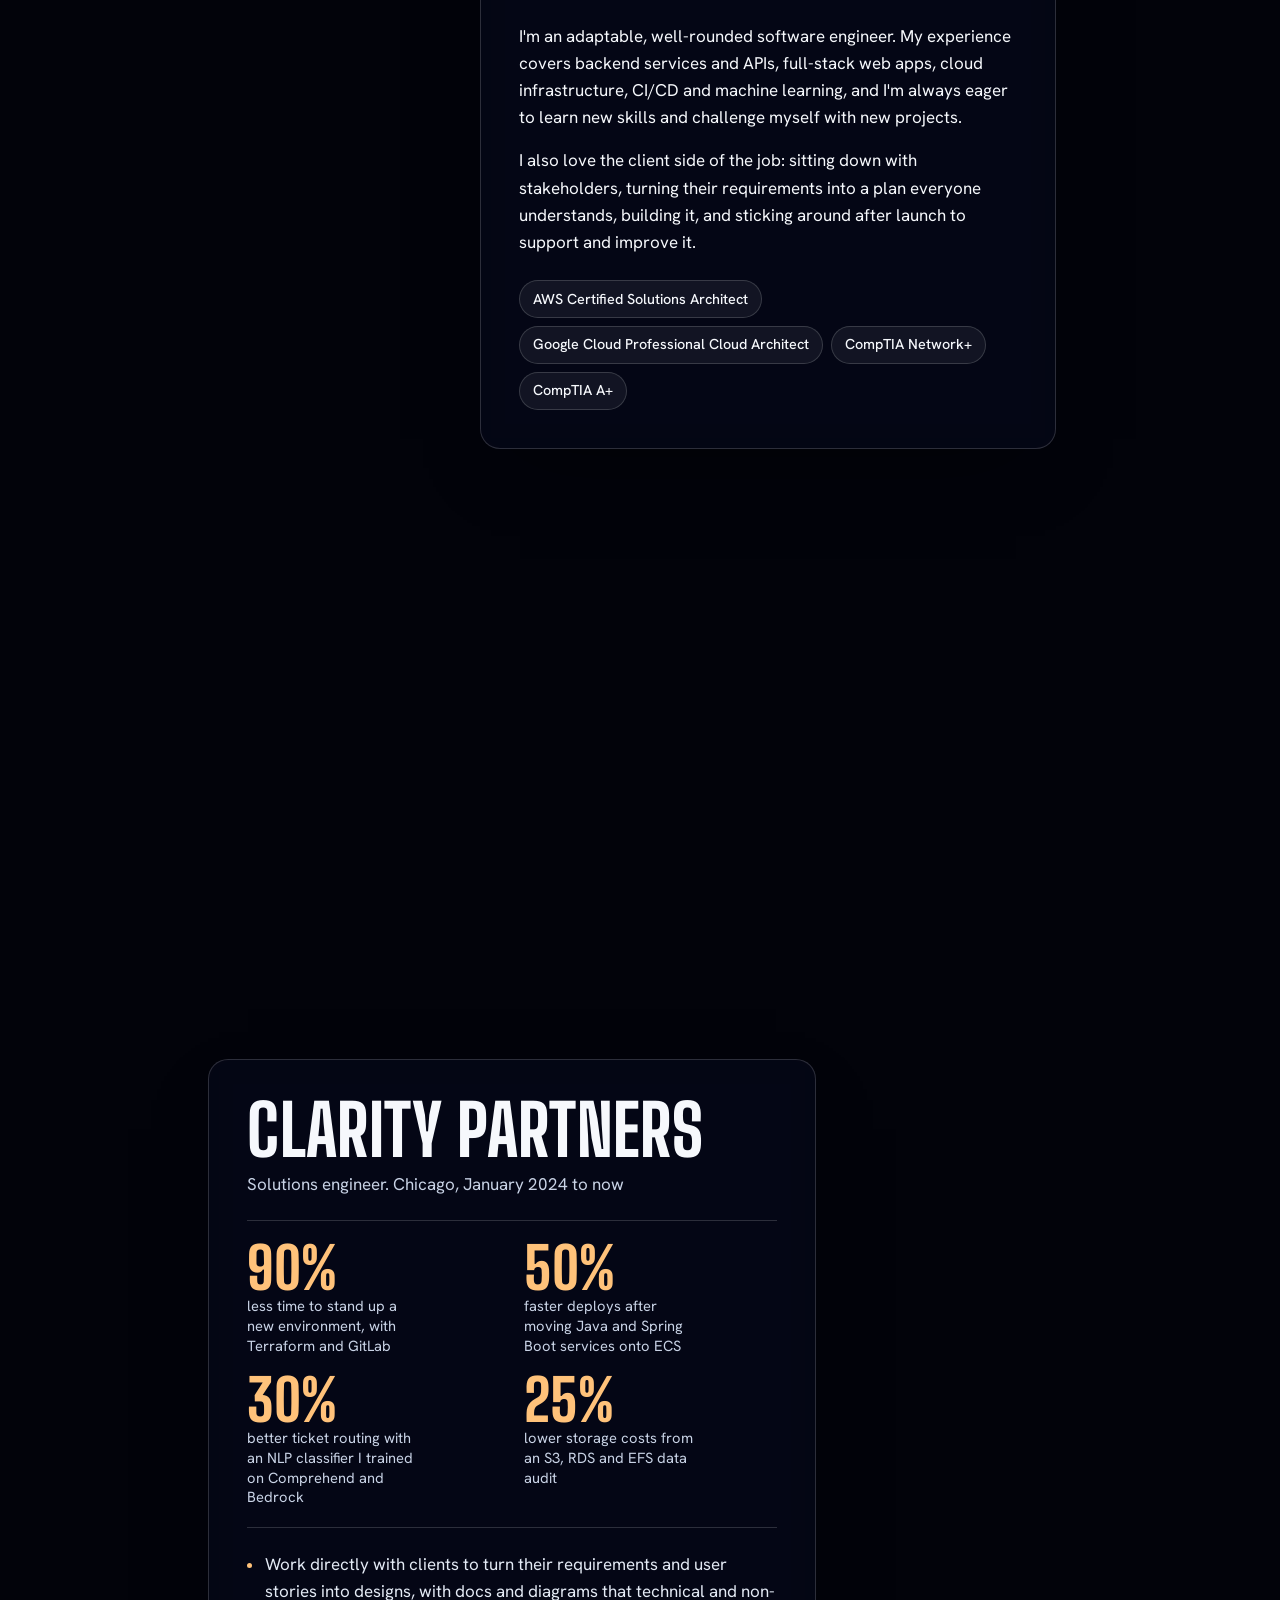
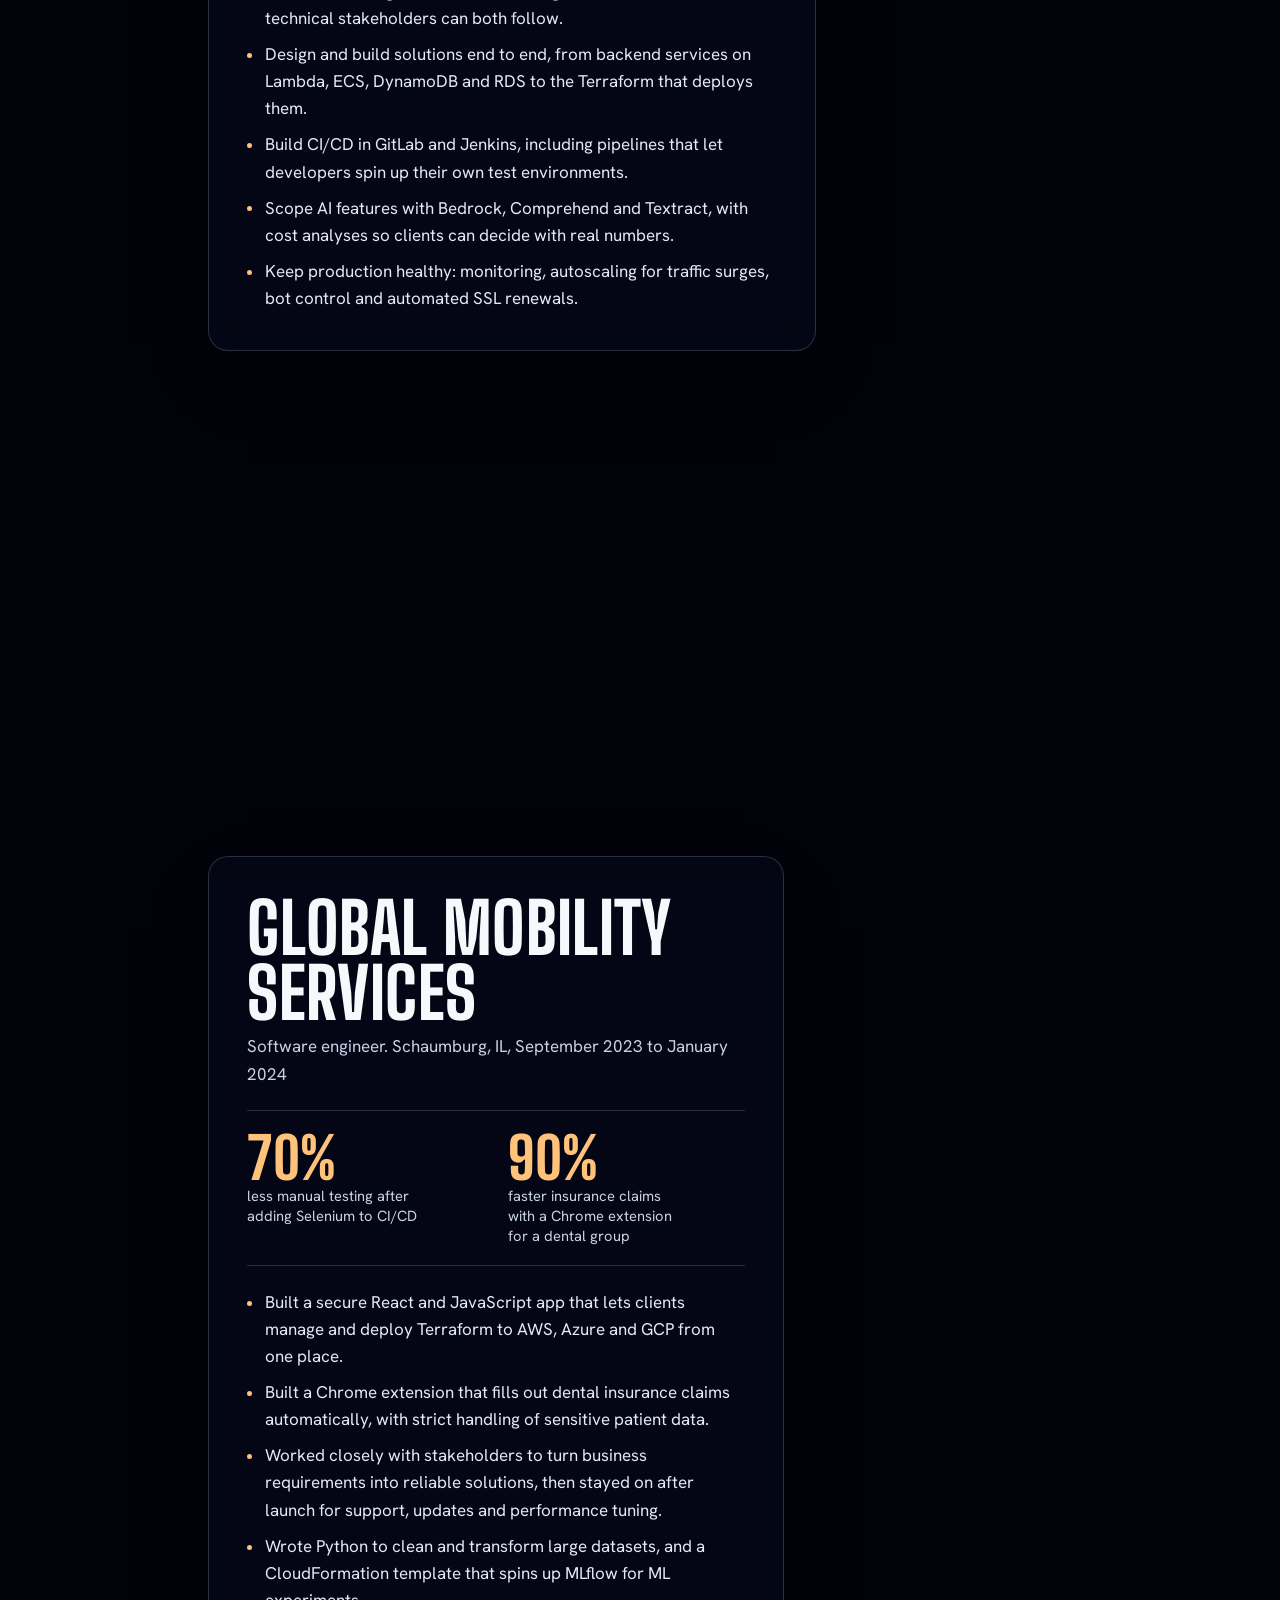
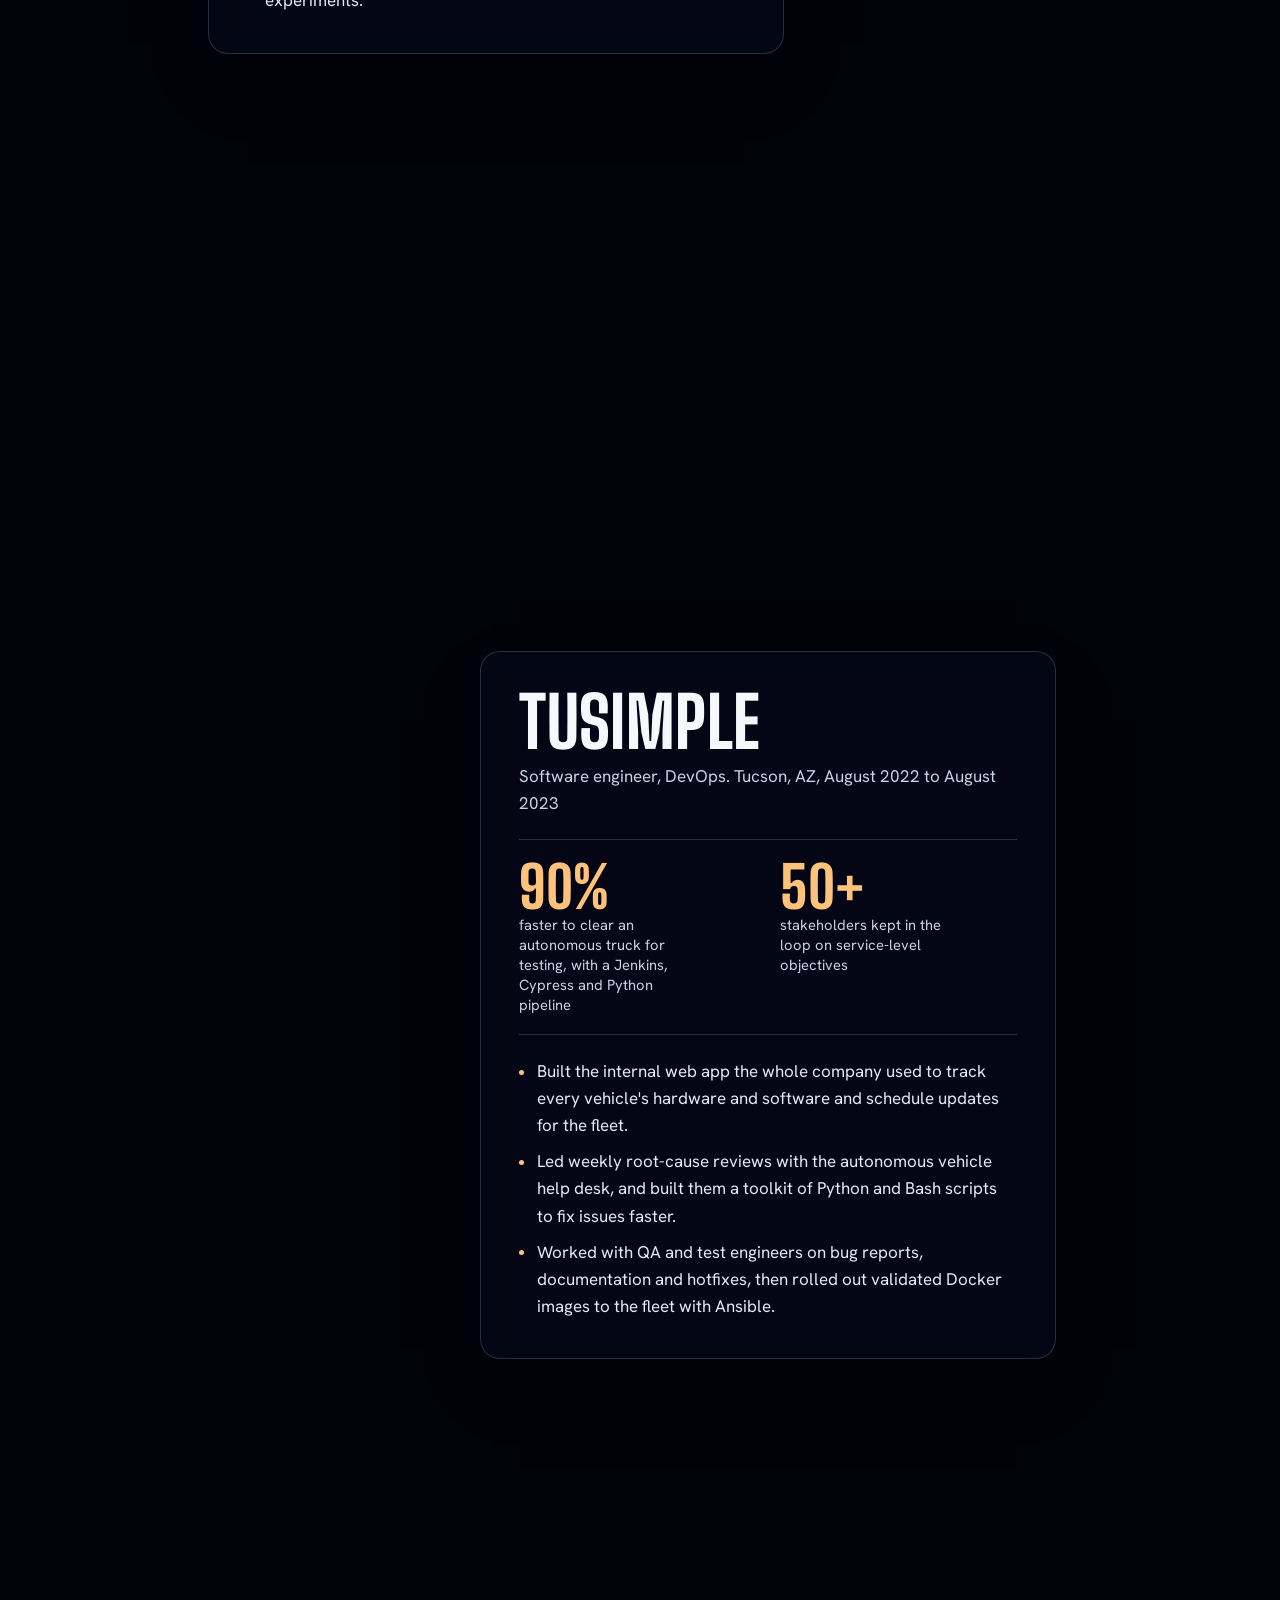
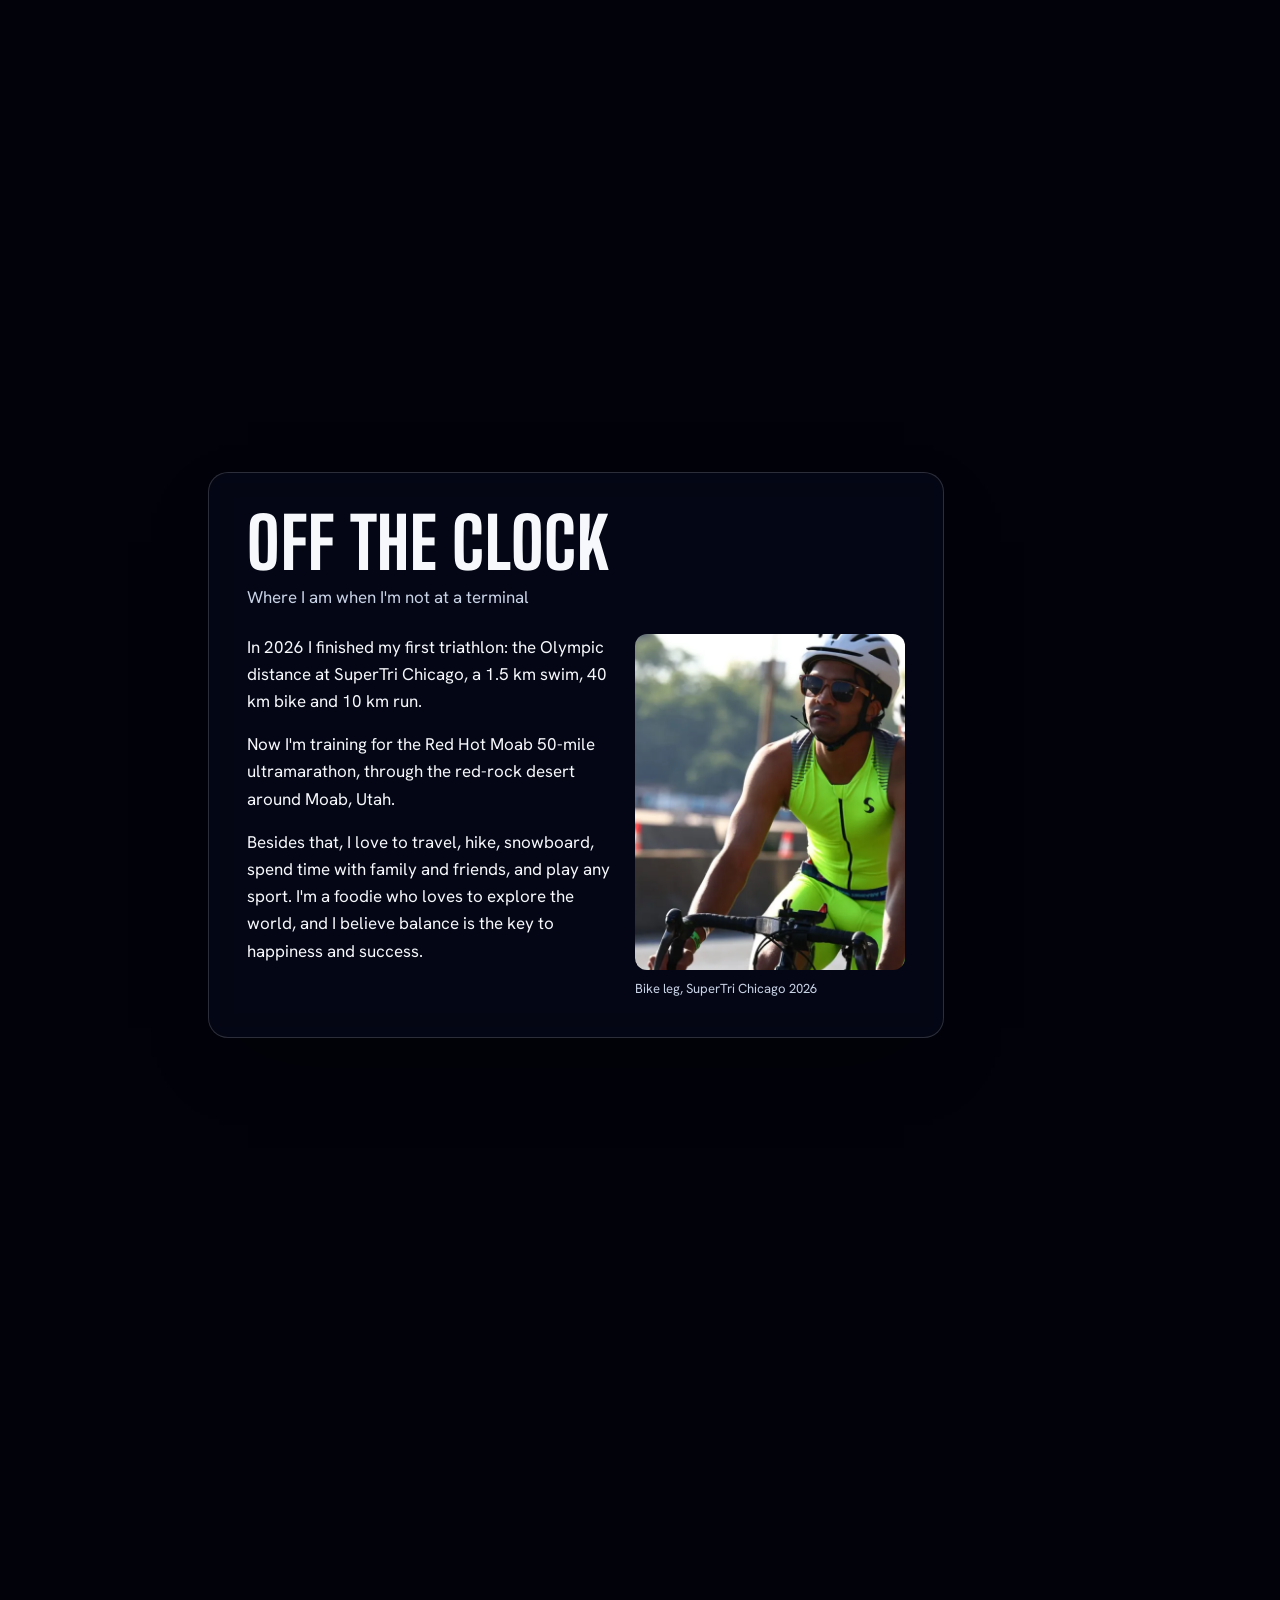
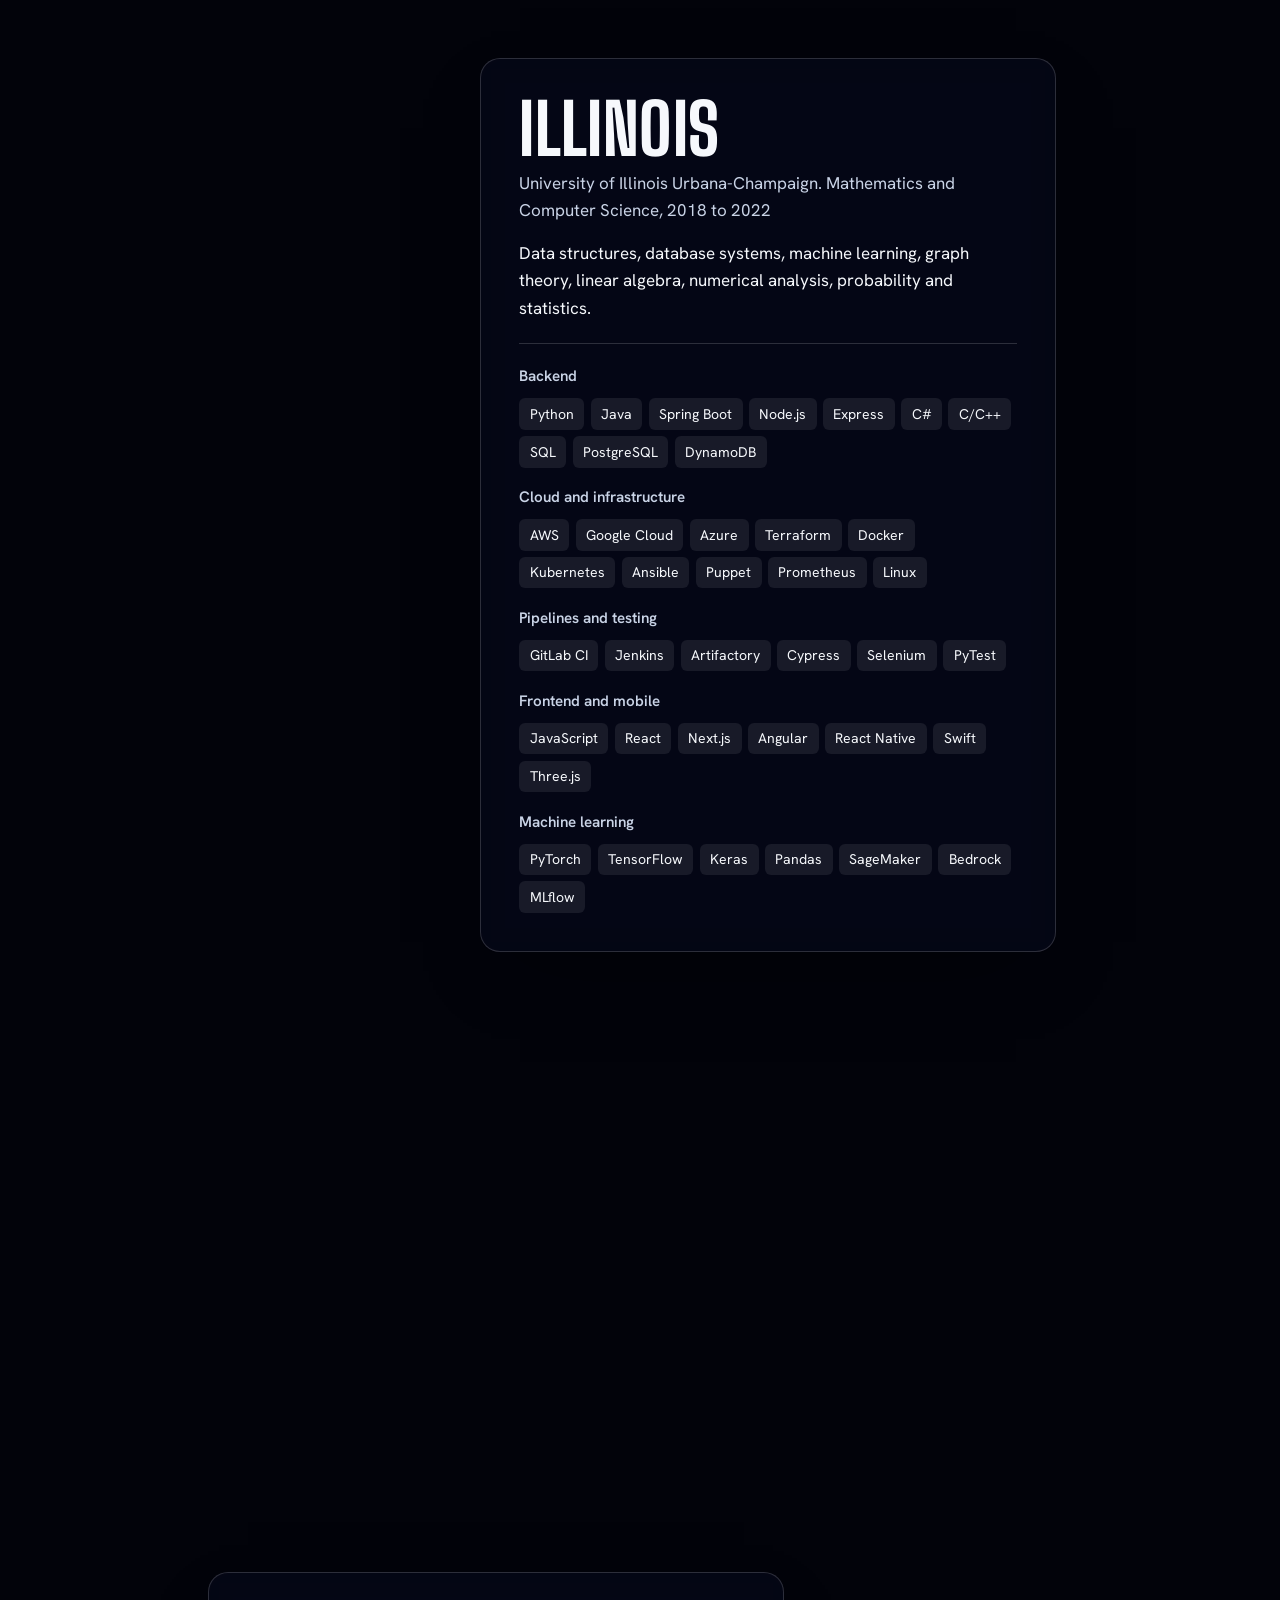
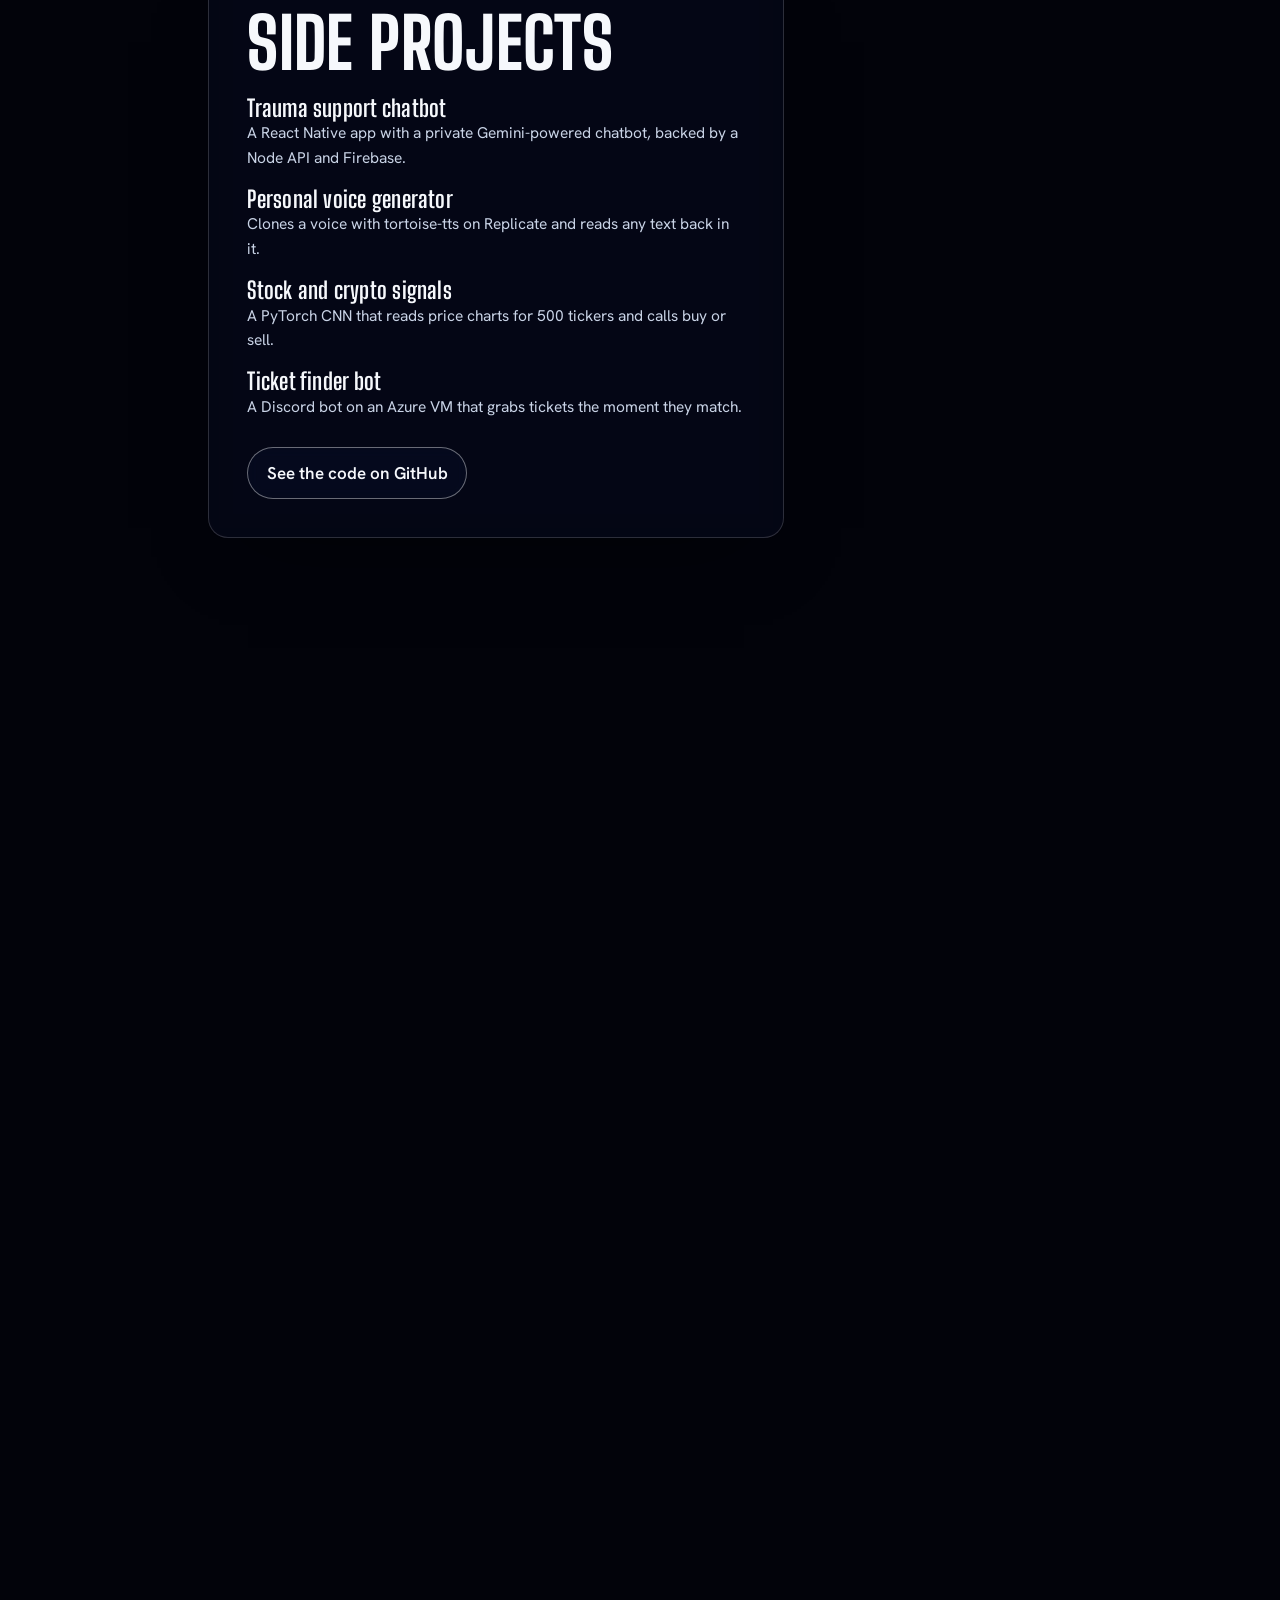
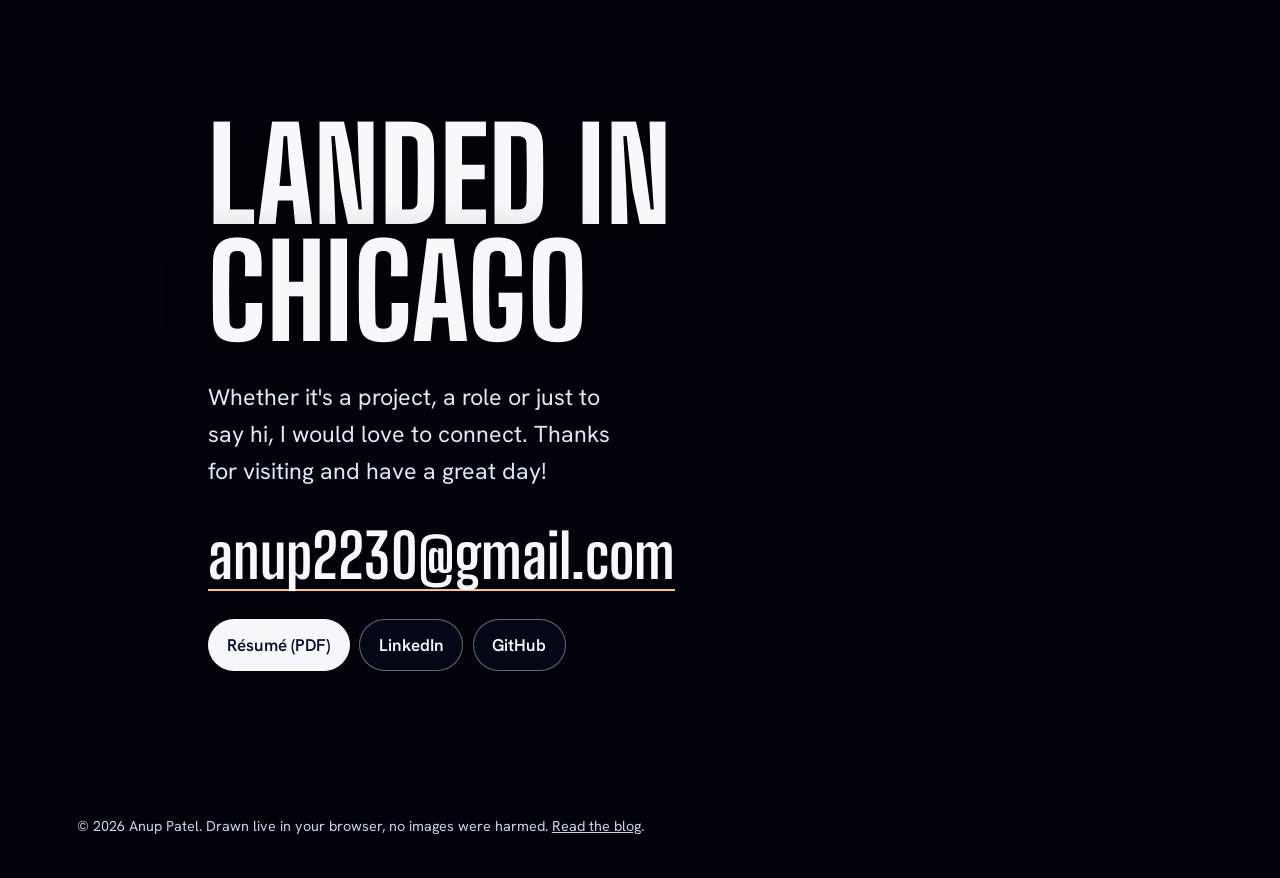
==== commit d65dcac7: "Start the dance 10 seconds after the wave Co-Authored-By: Claude Opus 5.5 <noreply@anthropic.com> Cl" ====
--- a/index.html
+++ b/index.html
@@ -610,8 +610,8 @@
   ctx.strokeStyle = 'rgba(230,236,245,.75)'; ctx.lineWidth = .8;
   if (pull < .98) [-1, -.5, .5, 1].forEach(f => { ctx.beginPath(); ctx.moveTo(cxp + f * cw / 2 * Math.cos(rot), cyp + f * cw / 2 * Math.sin(rot)); ctx.lineTo(hands[0], hands[1]); ctx.stroke(); });
   ctx.save(); ctx.translate(cxp, cyp); ctx.rotate(rot); canopyCells(cw, ch, 6 * sc * (1 - collapse * .7)); ctx.restore();
-  // 20 seconds after he starts waving, he breaks into a dance
-  const DANCE_AT = 4300 + 20000;
+  // 10 seconds after he starts waving, he breaks into a dance
+  const DANCE_AT = 4300 + 10000;
   if (ms >= DANCE_AT && !reduce) { dancer(ms - DANCE_AT, t); ctx.restore(); return; }
   // the jumper standing on the shore, leaning back as he pulls
   const lean = (pull > 0 && pull < 1 ? -.12 - Math.abs(tug) * .06 : 0);
